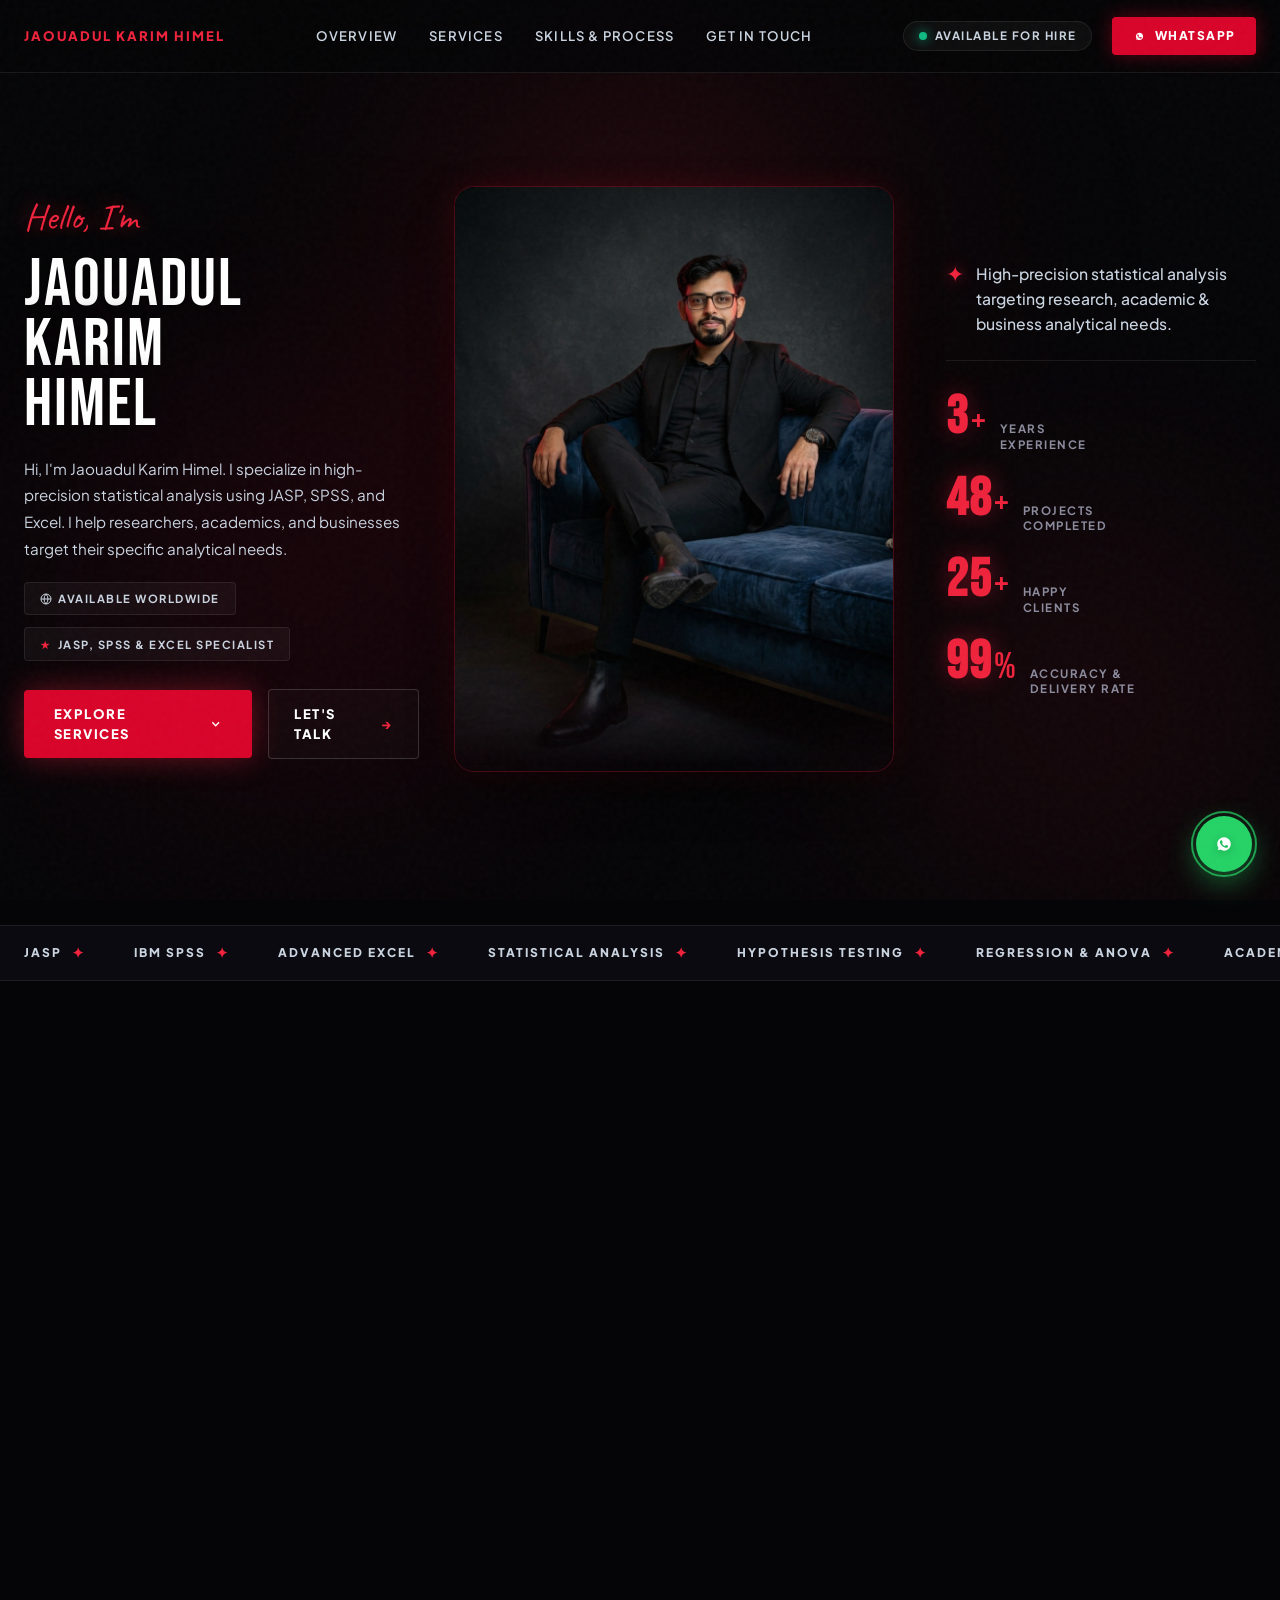
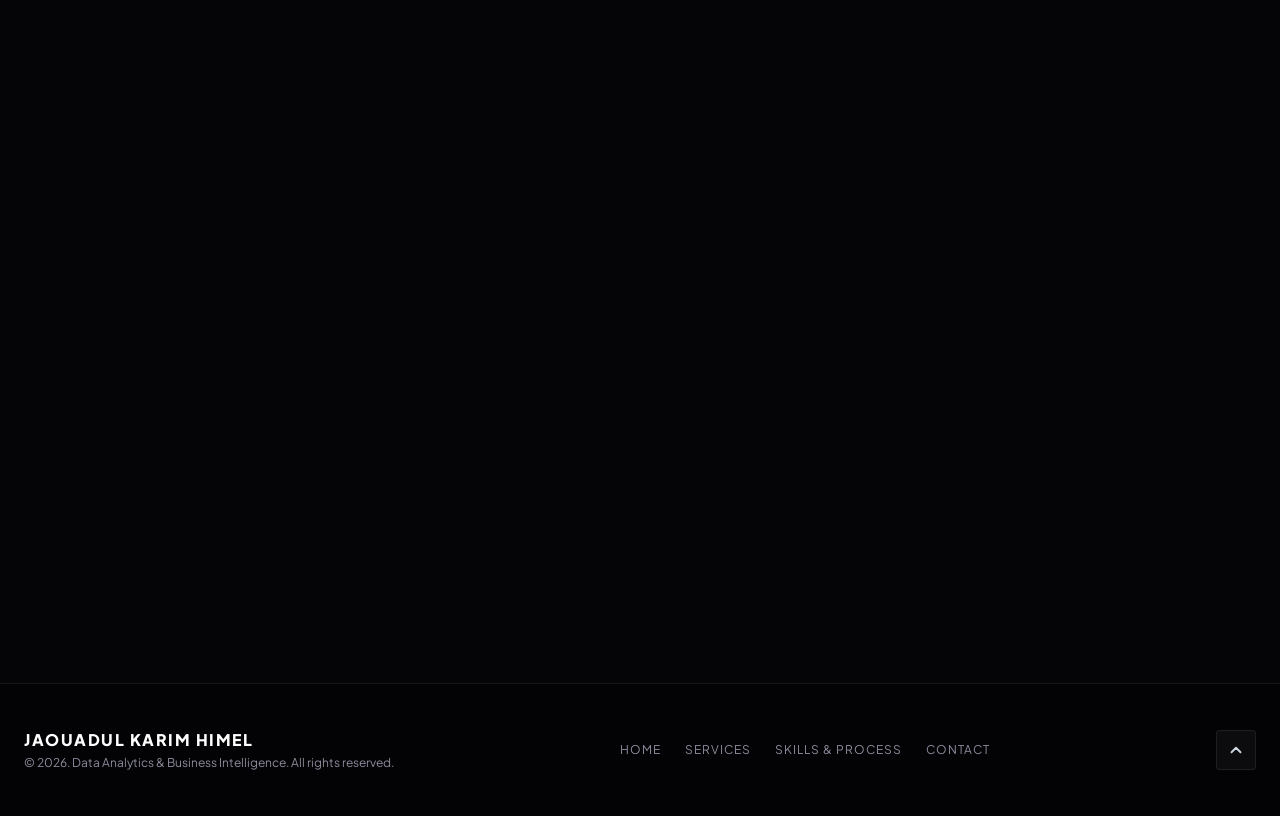
==== index.html @ fb45932c "Add files via upload" ====
﻿<!DOCTYPE html>
<html lang="en" class="scroll-smooth">
<head>
  <meta charset="UTF-8">
  <meta name="viewport" content="width=device-width, initial-scale=1.0">
  <meta http-equiv="X-UA-Compatible" content="ie=edge">
  
  <!-- Primary Meta Tags -->
  <title>Jaouadul Karim Himel | Data Analyst & Business Intelligence Specialist</title>
  <meta name="title" content="Jaouadul Karim Himel | Data Analyst & Business Intelligence Specialist">
  <meta name="description" content="Portfolio of Jaouadul Karim Himel, professional Data Analyst & BI Specialist. Expert in Power BI, SQL, Python, Tableau, predictive modeling, and executive dashboard design.">
  <meta name="keywords" content="Data Analyst, Business Intelligence, Power BI, SQL, Python, Tableau, Data Visualization, Jaouadul Karim Himel, Machine Learning">
  <meta name="author" content="Jaouadul Karim Himel">

  <!-- Open Graph / Facebook -->
  <meta property="og:type" content="website">
  <meta property="og:url" content="https://www.facebook.com/jaouadul.karim/">
  <meta property="og:title" content="Jaouadul Karim Himel | Data Analyst Portfolio">
  <meta property="og:description" content="Turning complex enterprise datasets into actionable business intelligence, predictive models, and high-impact executive dashboards.">
  <meta property="og:image" content="[data-uri]">

  <!-- Favicon -->
  <link rel="icon" type="image/svg+xml" href="data:image/svg+xml,%3Csvg xmlns='http://www.w3.org/2000/svg' viewBox='0 0 100 100'%3E%3Ccircle cx='50' cy='50' r='48' fill='%2309090c' stroke='%23ef233c' stroke-width='4'/%3E%3Ctext x='50' y='65' font-family='sans-serif' font-size='48' font-weight='900' fill='%23ef233c' text-anchor='middle'%3EH%3C/text%3E%3Ccircle cx='76' cy='32' r='6' fill='%23ef233c'/%3E%3C/svg%3E">

  <!-- Google Fonts Preconnect & Stylesheets -->
  <link rel="preconnect" href="https://fonts.googleapis.com">
  <link rel="preconnect" href="https://fonts.gstatic.com" crossorigin>
  <link href="https://fonts.googleapis.com/css2?family=Bebas+Neue&family=Caveat:wght@600;700&family=Plus+Jakarta+Sans:wght@300;400;500;600;700;800&display=swap" rel="stylesheet">

  <!-- Inlined Standalone Tailwind CSS Runtime Engine (Works 100% Offline) -->
  <script>
(()=>{var qv=Object.create;var Hi=Object.defineProperty;var $v=Object.getOwnPropertyDescriptor;var Lv=Object.getOwnPropertyNames;var Mv=Object.getPrototypeOf,Nv=Object.prototype.hasOwnProperty;var df=r=>Hi(r,"__esModule",{value:!0});var hf=r=>{if(typeof require!="undefined")return require(r);throw new Error('Dynamic require of "'+r+'" is not supported')};var P=(r,e)=>()=>(r&&(e=r(r=0)),e);var x=(r,e)=>()=>(e||r((e={exports:{}}).exports,e),e.exports),Ge=(r,e)=>{df(r);for(var t in e)Hi(r,t,{get:e[t],enumerable:!0})},Bv=(r,e,t)=>{if(e&&typeof e=="object"||typeof e=="function")for(let i of Lv(e))!Nv.call(r,i)&&i!=="default"&&Hi(r,i,{get:()=>e[i],enumerable:!(t=$v(e,i))||t.enumerable});return r},pe=r=>Bv(df(Hi(r!=null?qv(Mv(r)):{},"default",r&&r.__esModule&&"default"in r?{get:()=>r.default,enumerable:!0}:{value:r,enumerable:!0})),r);var m,u=P(()=>{m={platform:"",env:{},versions:{node:"14.17.6"}}});var Fv,be,ft=P(()=>{u();Fv=0,be={readFileSync:r=>self[r]||"",statSync:()=>({mtimeMs:Fv++}),promises:{readFile:r=>Promise.resolve(self[r]||"")}}});var Fs=x((oP,gf)=>{u();"use strict";var mf=class{constructor(e={}){if(!(e.maxSize&&e.maxSize>0))throw new TypeError("`maxSize` must be a number greater than 0");if(typeof e.maxAge=="number"&&e.maxAge===0)throw new TypeError("`maxAge` must be a number greater than 0");this.maxSize=e.maxSize,this.maxAge=e.maxAge||1/0,this.onEviction=e.onEviction,this.cache=new Map,this.oldCache=new Map,this._size=0}_emitEvictions(e){if(typeof this.onEviction=="function")for(let[t,i]of e)this.onEviction(t,i.value)}_deleteIfExpired(e,t){return typeof t.expiry=="number"&&t.expiry<=Date.now()?(typeof this.onEviction=="function"&&this.onEviction(e,t.value),this.delete(e)):!1}_getOrDeleteIfExpired(e,t){if(this._deleteIfExpired(e,t)===!1)return t.value}_getItemValue(e,t){return t.expiry?this._getOrDeleteIfExpired(e,t):t.value}_peek(e,t){let i=t.get(e);return this._getItemValue(e,i)}_set(e,t){this.cache.set(e,t),this._size++,this._size>=this.maxSize&&(this._size=0,this._emitEvictions(this.oldCache),this.oldCache=this.cache,this.cache=new Map)}_moveToRecent(e,t){this.oldCache.delete(e),this._set(e,t)}*_entriesAscending(){for(let e of this.oldCache){let[t,i]=e;this.cache.has(t)||this._deleteIfExpired(t,i)===!1&&(yield e)}for(let e of this.cache){let[t,i]=e;this._deleteIfExpired(t,i)===!1&&(yield e)}}get(e){if(this.cache.has(e)){let t=this.cache.get(e);return this._getItemValue(e,t)}if(this.oldCache.has(e)){let t=this.oldCache.get(e);if(this._deleteIfExpired(e,t)===!1)return this._moveToRecent(e,t),t.value}}set(e,t,{maxAge:i=this.maxAge===1/0?void 0:Date.now()+this.maxAge}={}){this.cache.has(e)?this.cache.set(e,{value:t,maxAge:i}):this._set(e,{value:t,expiry:i})}has(e){return this.cache.has(e)?!this._deleteIfExpired(e,this.cache.get(e)):this.oldCache.has(e)?!this._deleteIfExpired(e,this.oldCache.get(e)):!1}peek(e){if(this.cache.has(e))return this._peek(e,this.cache);if(this.oldCache.has(e))return this._peek(e,this.oldCache)}delete(e){let t=this.cache.delete(e);return t&&this._size--,this.oldCache.delete(e)||t}clear(){this.cache.clear(),this.oldCache.clear(),this._size=0}resize(e){if(!(e&&e>0))throw new TypeError("`maxSize` must be a number greater than 0");let t=[...this._entriesAscending()],i=t.length-e;i<0?(this.cache=new Map(t),this.oldCache=new Map,this._size=t.length):(i>0&&this._emitEvictions(t.slice(0,i)),this.oldCache=new Map(t.slice(i)),this.cache=new Map,this._size=0),this.maxSize=e}*keys(){for(let[e]of this)yield e}*values(){for(let[,e]of this)yield e}*[Symbol.iterator](){for(let e of this.cache){let[t,i]=e;this._deleteIfExpired(t,i)===!1&&(yield[t,i.value])}for(let e of this.oldCache){let[t,i]=e;this.cache.has(t)||this._deleteIfExpired(t,i)===!1&&(yield[t,i.value])}}*entriesDescending(){let e=[...this.cache];for(let t=e.length-1;t>=0;--t){let i=e[t],[n,s]=i;this._deleteIfExpired(n,s)===!1&&(yield[n,s.value])}e=[...this.oldCache];for(let t=e.length-1;t>=0;--t){let i=e[t],[n,s]=i;this.cache.has(n)||this._deleteIfExpired(n,s)===!1&&(yield[n,s.value])}}*entriesAscending(){for(let[e,t]of this._entriesAscending())yield[e,t.value]}get size(){if(!this._size)return this.oldCache.size;let e=0;for(let t of this.oldCache.keys())this.cache.has(t)||e++;return Math.min(this._size+e,this.maxSize)}};gf.exports=mf});var yf,bf=P(()=>{u();yf=r=>r&&r._hash});function Wi(r){return yf(r,{ignoreUnknown:!0})}var wf=P(()=>{u();bf()});function xt(r){if(r=`${r}`,r==="0")return"0";if(/^[+-]?(\d+|\d*\.\d+)(e[+-]?\d+)?(%|\w+)?$/.test(r))return r.replace(/^[+-]?/,t=>t==="-"?"":"-");let e=["var","calc","min","max","clamp"];for(let t of e)if(r.includes(`${t}(`))return`calc(${r} * -1)`}var Gi=P(()=>{u()});var vf,xf=P(()=>{u();vf=["preflight","container","accessibility","pointerEvents","visibility","position","inset","isolation","zIndex","order","gridColumn","gridColumnStart","gridColumnEnd","gridRow","gridRowStart","gridRowEnd","float","clear","margin","boxSizing","lineClamp","display","aspectRatio","size","height","maxHeight","minHeight","width","minWidth","maxWidth","flex","flexShrink","flexGrow","flexBasis","tableLayout","captionSide","borderCollapse","borderSpacing","transformOrigin","translate","rotate","skew","scale","transform","animation","cursor","touchAction","userSelect","resize","scrollSnapType","scrollSnapAlign","scrollSnapStop","scrollMargin","scrollPadding","listStylePosition","listStyleType","listStyleImage","appearance","columns","breakBefore","breakInside","breakAfter","gridAutoColumns","gridAutoFlow","gridAutoRows","gridTemplateColumns","gridTemplateRows","flexDirection","flexWrap","placeContent","placeItems","alignContent","alignItems","justifyContent","justifyItems","gap","space","divideWidth","divideStyle","divideColor","divideOpacity","placeSelf","alignSelf","justifySelf","overflow","overscrollBehavior","scrollBehavior","textOverflow","hyphens","whitespace","textWrap","wordBreak","borderRadius","borderWidth","borderStyle","borderColor","borderOpacity","backgroundColor","backgroundOpacity","backgroundImage","gradientColorStops","boxDecorationBreak","backgroundSize","backgroundAttachment","backgroundClip","backgroundPosition","backgroundRepeat","backgroundOrigin","fill","stroke","strokeWidth","objectFit","objectPosition","padding","textAlign","textIndent","verticalAlign","fontFamily","fontSize","fontWeight","textTransform","fontStyle","fontVariantNumeric","lineHeight","letterSpacing","textColor","textOpacity","textDecoration","textDecorationColor","textDecorationStyle","textDecorationThickness","textUnderlineOffset","fontSmoothing","placeholderColor","placeholderOpacity","caretColor","accentColor","opacity","backgroundBlendMode","mixBlendMode","boxShadow","boxShadowColor","outlineStyle","outlineWidth","outlineOffset","outlineColor","ringWidth","ringColor","ringOpacity","ringOffsetWidth","ringOffsetColor","blur","brightness","contrast","dropShadow","grayscale","hueRotate","invert","saturate","sepia","filter","backdropBlur","backdropBrightness","backdropContrast","backdropGrayscale","backdropHueRotate","backdropInvert","backdropOpacity","backdropSaturate","backdropSepia","backdropFilter","transitionProperty","transitionDelay","transitionDuration","transitionTimingFunction","willChange","contain","content","forcedColorAdjust"]});function kf(r,e){return r===void 0?e:Array.isArray(r)?r:[...new Set(e.filter(i=>r!==!1&&r[i]!==!1).concat(Object.keys(r).filter(i=>r[i]!==!1)))]}var Sf=P(()=>{u()});var Af={};Ge(Af,{default:()=>Qe});var Qe,Qi=P(()=>{u();Qe=new Proxy({},{get:()=>String})});function js(r,e,t){typeof m!="undefined"&&m.env.JEST_WORKER_ID||t&&Cf.has(t)||(t&&Cf.add(t),console.warn(""),e.forEach(i=>console.warn(r,"-",i)))}function zs(r){return Qe.dim(r)}var Cf,G,Be=P(()=>{u();Qi();Cf=new Set;G={info(r,e){js(Qe.bold(Qe.cyan("info")),...Array.isArray(r)?[r]:[e,r])},warn(r,e){["content-problems"].includes(r)||js(Qe.bold(Qe.yellow("warn")),...Array.isArray(r)?[r]:[e,r])},risk(r,e){js(Qe.bold(Qe.magenta("risk")),...Array.isArray(r)?[r]:[e,r])}}});var _f={};Ge(_f,{default:()=>Us});function qr({version:r,from:e,to:t}){G.warn(`${e}-color-renamed`,[`As of Tailwind CSS ${r}, \`${e}\` has been renamed to \`${t}\`.`,"Update your configuration file to silence this warning."])}var Us,Vs=P(()=>{u();Be();Us={inherit:"inherit",current:"currentColor",transparent:"transparent",black:"#000",white:"#fff",slate:{50:"#f8fafc",100:"#f1f5f9",200:"#e2e8f0",300:"#cbd5e1",400:"#94a3b8",500:"#64748b",600:"#475569",700:"#334155",800:"#1e293b",900:"#0f172a",950:"#020617"},gray:{50:"#f9fafb",100:"#f3f4f6",200:"#e5e7eb",300:"#d1d5db",400:"#9ca3af",500:"#6b7280",600:"#4b5563",700:"#374151",800:"#1f2937",900:"#111827",950:"#030712"},zinc:{50:"#fafafa",100:"#f4f4f5",200:"#e4e4e7",300:"#d4d4d8",400:"#a1a1aa",500:"#71717a",600:"#52525b",700:"#3f3f46",800:"#27272a",900:"#18181b",950:"#09090b"},neutral:{50:"#fafafa",100:"#f5f5f5",200:"#e5e5e5",300:"#d4d4d4",400:"#a3a3a3",500:"#737373",600:"#525252",700:"#404040",800:"#262626",900:"#171717",950:"#0a0a0a"},stone:{50:"#fafaf9",100:"#f5f5f4",200:"#e7e5e4",300:"#d6d3d1",400:"#a8a29e",500:"#78716c",600:"#57534e",700:"#44403c",800:"#292524",900:"#1c1917",950:"#0c0a09"},red:{50:"#fef2f2",100:"#fee2e2",200:"#fecaca",300:"#fca5a5",400:"#f87171",500:"#ef4444",600:"#dc2626",700:"#b91c1c",800:"#991b1b",900:"#7f1d1d",950:"#450a0a"},orange:{50:"#fff7ed",100:"#ffedd5",200:"#fed7aa",300:"#fdba74",400:"#fb923c",500:"#f97316",600:"#ea580c",700:"#c2410c",800:"#9a3412",900:"#7c2d12",950:"#431407"},amber:{50:"#fffbeb",100:"#fef3c7",200:"#fde68a",300:"#fcd34d",400:"#fbbf24",500:"#f59e0b",600:"#d97706",700:"#b45309",800:"#92400e",900:"#78350f",950:"#451a03"},yellow:{50:"#fefce8",100:"#fef9c3",200:"#fef08a",300:"#fde047",400:"#facc15",500:"#eab308",600:"#ca8a04",700:"#a16207",800:"#854d0e",900:"#713f12",950:"#422006"},lime:{50:"#f7fee7",100:"#ecfccb",200:"#d9f99d",300:"#bef264",400:"#a3e635",500:"#84cc16",600:"#65a30d",700:"#4d7c0f",800:"#3f6212",900:"#365314",950:"#1a2e05"},green:{50:"#f0fdf4",100:"#dcfce7",200:"#bbf7d0",300:"#86efac",400:"#4ade80",500:"#22c55e",600:"#16a34a",700:"#15803d",800:"#166534",900:"#14532d",950:"#052e16"},emerald:{50:"#ecfdf5",100:"#d1fae5",200:"#a7f3d0",300:"#6ee7b7",400:"#34d399",500:"#10b981",600:"#059669",700:"#047857",800:"#065f46",900:"#064e3b",950:"#022c22"},teal:{50:"#f0fdfa",100:"#ccfbf1",200:"#99f6e4",300:"#5eead4",400:"#2dd4bf",500:"#14b8a6",600:"#0d9488",700:"#0f766e",800:"#115e59",900:"#134e4a",950:"#042f2e"},cyan:{50:"#ecfeff",100:"#cffafe",200:"#a5f3fc",300:"#67e8f9",400:"#22d3ee",500:"#06b6d4",600:"#0891b2",700:"#0e7490",800:"#155e75",900:"#164e63",950:"#083344"},sky:{50:"#f0f9ff",100:"#e0f2fe",200:"#bae6fd",300:"#7dd3fc",400:"#38bdf8",500:"#0ea5e9",600:"#0284c7",700:"#0369a1",800:"#075985",900:"#0c4a6e",950:"#082f49"},blue:{50:"#eff6ff",100:"#dbeafe",200:"#bfdbfe",300:"#93c5fd",400:"#60a5fa",500:"#3b82f6",600:"#2563eb",700:"#1d4ed8",800:"#1e40af",900:"#1e3a8a",950:"#172554"},indigo:{50:"#eef2ff",100:"#e0e7ff",200:"#c7d2fe",300:"#a5b4fc",400:"#818cf8",500:"#6366f1",600:"#4f46e5",700:"#4338ca",800:"#3730a3",900:"#312e81",950:"#1e1b4b"},violet:{50:"#f5f3ff",100:"#ede9fe",200:"#ddd6fe",300:"#c4b5fd",400:"#a78bfa",500:"#8b5cf6",600:"#7c3aed",700:"#6d28d9",800:"#5b21b6",900:"#4c1d95",950:"#2e1065"},purple:{50:"#faf5ff",100:"#f3e8ff",200:"#e9d5ff",300:"#d8b4fe",400:"#c084fc",500:"#a855f7",600:"#9333ea",700:"#7e22ce",800:"#6b21a8",900:"#581c87",950:"#3b0764"},fuchsia:{50:"#fdf4ff",100:"#fae8ff",200:"#f5d0fe",300:"#f0abfc",400:"#e879f9",500:"#d946ef",600:"#c026d3",700:"#a21caf",800:"#86198f",900:"#701a75",950:"#4a044e"},pink:{50:"#fdf2f8",100:"#fce7f3",200:"#fbcfe8",300:"#f9a8d4",400:"#f472b6",500:"#ec4899",600:"#db2777",700:"#be185d",800:"#9d174d",900:"#831843",950:"#500724"},rose:{50:"#fff1f2",100:"#ffe4e6",200:"#fecdd3",300:"#fda4af",400:"#fb7185",500:"#f43f5e",600:"#e11d48",700:"#be123c",800:"#9f1239",900:"#881337",950:"#4c0519"},get lightBlue(){return qr({version:"v2.2",from:"lightBlue",to:"sky"}),this.sky},get warmGray(){return qr({version:"v3.0",from:"warmGray",to:"stone"}),this.stone},get trueGray(){return qr({version:"v3.0",from:"trueGray",to:"neutral"}),this.neutral},get coolGray(){return qr({version:"v3.0",from:"coolGray",to:"gray"}),this.gray},get blueGray(){return qr({version:"v3.0",from:"blueGray",to:"slate"}),this.slate}}});function Hs(r,...e){for(let t of e){for(let i in t)r?.hasOwnProperty?.(i)||(r[i]=t[i]);for(let i of Object.getOwnPropertySymbols(t))r?.hasOwnProperty?.(i)||(r[i]=t[i])}return r}var Ef=P(()=>{u()});function kt(r){if(Array.isArray(r))return r;let e=r.split("[").length-1,t=r.split("]").length-1;if(e!==t)throw new Error(`Path is invalid. Has unbalanced brackets: ${r}`);return r.split(/\.(?![^\[]*\])|[\[\]]/g).filter(Boolean)}var Yi=P(()=>{u()});function we(r,e){return Ki.future.includes(e)?r.future==="all"||(r?.future?.[e]??Of[e]??!1):Ki.experimental.includes(e)?r.experimental==="all"||(r?.experimental?.[e]??Of[e]??!1):!1}function Tf(r){return r.experimental==="all"?Ki.experimental:Object.keys(r?.experimental??{}).filter(e=>Ki.experimental.includes(e)&&r.experimental[e])}function Rf(r){if(m.env.JEST_WORKER_ID===void 0&&Tf(r).length>0){let e=Tf(r).map(t=>Qe.yellow(t)).join(", ");G.warn("experimental-flags-enabled",[`You have enabled experimental features: ${e}`,"Experimental features in Tailwind CSS are not covered by semver, may introduce breaking changes, and can change at any time."])}}var Of,Ki,ct=P(()=>{u();Qi();Be();Of={optimizeUniversalDefaults:!1,generalizedModifiers:!0,disableColorOpacityUtilitiesByDefault:!1,relativeContentPathsByDefault:!1},Ki={future:["hoverOnlyWhenSupported","respectDefaultRingColorOpacity","disableColorOpacityUtilitiesByDefault","relativeContentPathsByDefault"],experimental:["optimizeUniversalDefaults","generalizedModifiers"]}});function Pf(r){(()=>{if(r.purge||!r.content||!Array.isArray(r.content)&&!(typeof r.content=="object"&&r.content!==null))return!1;if(Array.isArray(r.content))return r.content.every(t=>typeof t=="string"?!0:!(typeof t?.raw!="string"||t?.extension&&typeof t?.extension!="string"));if(typeof r.content=="object"&&r.content!==null){if(Object.keys(r.content).some(t=>!["files","relative","extract","transform"].includes(t)))return!1;if(Array.isArray(r.content.files)){if(!r.content.files.every(t=>typeof t=="string"?!0:!(typeof t?.raw!="string"||t?.extension&&typeof t?.extension!="string")))return!1;if(typeof r.content.extract=="object"){for(let t of Object.values(r.content.extract))if(typeof t!="function")return!1}else if(!(r.content.extract===void 0||typeof r.content.extract=="function"))return!1;if(typeof r.content.transform=="object"){for(let t of Object.values(r.content.transform))if(typeof t!="function")return!1}else if(!(r.content.transform===void 0||typeof r.content.transform=="function"))return!1;if(typeof r.content.relative!="boolean"&&typeof r.content.relative!="undefined")return!1}return!0}return!1})()||G.warn("purge-deprecation",["The `purge`/`content` options have changed in Tailwind CSS v3.0.","Update your configuration file to eliminate this warning.","https://tailwindcss.com/docs/upgrade-guide#configure-content-sources"]),r.safelist=(()=>{let{content:t,purge:i,safelist:n}=r;return Array.isArray(n)?n:Array.isArray(t?.safelist)?t.safelist:Array.isArray(i?.safelist)?i.safelist:Array.isArray(i?.options?.safelist)?i.options.safelist:[]})(),r.blocklist=(()=>{let{blocklist:t}=r;if(Array.isArray(t)){if(t.every(i=>typeof i=="string"))return t;G.warn("blocklist-invalid",["The `blocklist` option must be an array of strings.","https://tailwindcss.com/docs/content-configuration#discarding-classes"])}return[]})(),typeof r.prefix=="function"?(G.warn("prefix-function",["As of Tailwind CSS v3.0, `prefix` cannot be a function.","Update `prefix` in your configuration to be a string to eliminate this warning.","https://tailwindcss.com/docs/upgrade-guide#prefix-cannot-be-a-function"]),r.prefix=""):r.prefix=r.prefix??"",r.content={relative:(()=>{let{content:t}=r;return t?.relative?t.relative:we(r,"relativeContentPathsByDefault")})(),files:(()=>{let{content:t,purge:i}=r;return Array.isArray(i)?i:Array.isArray(i?.content)?i.content:Array.isArray(t)?t:Array.isArray(t?.content)?t.content:Array.isArray(t?.files)?t.files:[]})(),extract:(()=>{let t=(()=>r.purge?.extract?r.purge.extract:r.content?.extract?r.content.extract:r.purge?.extract?.DEFAULT?r.purge.extract.DEFAULT:r.content?.extract?.DEFAULT?r.content.extract.DEFAULT:r.purge?.options?.extractors?r.purge.options.extractors:r.content?.options?.extractors?r.content.options.extractors:{})(),i={},n=(()=>{if(r.purge?.options?.defaultExtractor)return r.purge.options.defaultExtractor;if(r.content?.options?.defaultExtractor)return r.content.options.defaultExtractor})();if(n!==void 0&&(i.DEFAULT=n),typeof t=="function")i.DEFAULT=t;else if(Array.isArray(t))for(let{extensions:s,extractor:a}of t??[])for(let o of s)i[o]=a;else typeof t=="object"&&t!==null&&Object.assign(i,t);return i})(),transform:(()=>{let t=(()=>r.purge?.transform?r.purge.transform:r.content?.transform?r.content.transform:r.purge?.transform?.DEFAULT?r.purge.transform.DEFAULT:r.content?.transform?.DEFAULT?r.content.transform.DEFAULT:{})(),i={};return typeof t=="function"?i.DEFAULT=t:typeof t=="object"&&t!==null&&Object.assign(i,t),i})()};for(let t of r.content.files)if(typeof t=="string"&&/{([^,]*?)}/g.test(t)){G.warn("invalid-glob-braces",[`The glob pattern ${zs(t)} in your Tailwind CSS configuration is invalid.`,`Update it to ${zs(t.replace(/{([^,]*?)}/g,"$1"))} to silence this warning.`]);break}return r}var If=P(()=>{u();ct();Be()});function ke(r){if(Object.prototype.toString.call(r)!=="[object Object]")return!1;let e=Object.getPrototypeOf(r);return e===null||Object.getPrototypeOf(e)===null}var Kt=P(()=>{u()});function St(r){return Array.isArray(r)?r.map(e=>St(e)):typeof r=="object"&&r!==null?Object.fromEntries(Object.entries(r).map(([e,t])=>[e,St(t)])):r}var Xi=P(()=>{u()});function jt(r){return r.replace(/\\,/g,"\\2c ")}var Zi=P(()=>{u()});var Ws,Df=P(()=>{u();Ws={aliceblue:[240,248,255],antiquewhite:[250,235,215],aqua:[0,255,255],aquamarine:[127,255,212],azure:[240,255,255],beige:[245,245,220],bisque:[255,228,196],black:[0,0,0],blanchedalmond:[255,235,205],blue:[0,0,255],blueviolet:[138,43,226],brown:[165,42,42],burlywood:[222,184,135],cadetblue:[95,158,160],chartreuse:[127,255,0],chocolate:[210,105,30],coral:[255,127,80],cornflowerblue:[100,149,237],cornsilk:[255,248,220],crimson:[220,20,60],cyan:[0,255,255],darkblue:[0,0,139],darkcyan:[0,139,139],darkgoldenrod:[184,134,11],darkgray:[169,169,169],darkgreen:[0,100,0],darkgrey:[169,169,169],darkkhaki:[189,183,107],darkmagenta:[139,0,139],darkolivegreen:[85,107,47],darkorange:[255,140,0],darkorchid:[153,50,204],darkred:[139,0,0],darksalmon:[233,150,122],darkseagreen:[143,188,143],darkslateblue:[72,61,139],darkslategray:[47,79,79],darkslategrey:[47,79,79],darkturquoise:[0,206,209],darkviolet:[148,0,211],deeppink:[255,20,147],deepskyblue:[0,191,255],dimgray:[105,105,105],dimgrey:[105,105,105],dodgerblue:[30,144,255],firebrick:[178,34,34],floralwhite:[255,250,240],forestgreen:[34,139,34],fuchsia:[255,0,255],gainsboro:[220,220,220],ghostwhite:[248,248,255],gold:[255,215,0],goldenrod:[218,165,32],gray:[128,128,128],green:[0,128,0],greenyellow:[173,255,47],grey:[128,128,128],honeydew:[240,255,240],hotpink:[255,105,180],indianred:[205,92,92],indigo:[75,0,130],ivory:[255,255,240],khaki:[240,230,140],lavender:[230,230,250],lavenderblush:[255,240,245],lawngreen:[124,252,0],lemonchiffon:[255,250,205],lightblue:[173,216,230],lightcoral:[240,128,128],lightcyan:[224,255,255],lightgoldenrodyellow:[250,250,210],lightgray:[211,211,211],lightgreen:[144,238,144],lightgrey:[211,211,211],lightpink:[255,182,193],lightsalmon:[255,160,122],lightseagreen:[32,178,170],lightskyblue:[135,206,250],lightslategray:[119,136,153],lightslategrey:[119,136,153],lightsteelblue:[176,196,222],lightyellow:[255,255,224],lime:[0,255,0],limegreen:[50,205,50],linen:[250,240,230],magenta:[255,0,255],maroon:[128,0,0],mediumaquamarine:[102,205,170],mediumblue:[0,0,205],mediumorchid:[186,85,211],mediumpurple:[147,112,219],mediumseagreen:[60,179,113],mediumslateblue:[123,104,238],mediumspringgreen:[0,250,154],mediumturquoise:[72,209,204],mediumvioletred:[199,21,133],midnightblue:[25,25,112],mintcream:[245,255,250],mistyrose:[255,228,225],moccasin:[255,228,181],navajowhite:[255,222,173],navy:[0,0,128],oldlace:[253,245,230],olive:[128,128,0],olivedrab:[107,142,35],orange:[255,165,0],orangered:[255,69,0],orchid:[218,112,214],palegoldenrod:[238,232,170],palegreen:[152,251,152],paleturquoise:[175,238,238],palevioletred:[219,112,147],papayawhip:[255,239,213],peachpuff:[255,218,185],peru:[205,133,63],pink:[255,192,203],plum:[221,160,221],powderblue:[176,224,230],purple:[128,0,128],rebeccapurple:[102,51,153],red:[255,0,0],rosybrown:[188,143,143],royalblue:[65,105,225],saddlebrown:[139,69,19],salmon:[250,128,114],sandybrown:[244,164,96],seagreen:[46,139,87],seashell:[255,245,238],sienna:[160,82,45],silver:[192,192,192],skyblue:[135,206,235],slateblue:[106,90,205],slategray:[112,128,144],slategrey:[112,128,144],snow:[255,250,250],springgreen:[0,255,127],steelblue:[70,130,180],tan:[210,180,140],teal:[0,128,128],thistle:[216,191,216],tomato:[255,99,71],turquoise:[64,224,208],violet:[238,130,238],wheat:[245,222,179],white:[255,255,255],whitesmoke:[245,245,245],yellow:[255,255,0],yellowgreen:[154,205,50]}});function $r(r,{loose:e=!1}={}){if(typeof r!="string")return null;if(r=r.trim(),r==="transparent")return{mode:"rgb",color:["0","0","0"],alpha:"0"};if(r in Ws)return{mode:"rgb",color:Ws[r].map(s=>s.toString())};let t=r.replace(zv,(s,a,o,l,c)=>["#",a,a,o,o,l,l,c?c+c:""].join("")).match(jv);if(t!==null)return{mode:"rgb",color:[parseInt(t[1],16),parseInt(t[2],16),parseInt(t[3],16)].map(s=>s.toString()),alpha:t[4]?(parseInt(t[4],16)/255).toString():void 0};let i=r.match(Uv)??r.match(Vv);if(i===null)return null;let n=[i[2],i[3],i[4]].filter(Boolean).map(s=>s.toString());return n.length===2&&n[0].startsWith("var(")?{mode:i[1],color:[n[0]],alpha:n[1]}:!e&&n.length!==3||n.length<3&&!n.some(s=>/^var\(.*?\)$/.test(s))?null:{mode:i[1],color:n,alpha:i[5]?.toString?.()}}function Gs({mode:r,color:e,alpha:t}){let i=t!==void 0;return r==="rgba"||r==="hsla"?`${r}(${e.join(", ")}${i?`, ${t}`:""})`:`${r}(${e.join(" ")}${i?` / ${t}`:""})`}var jv,zv,At,Ji,qf,Ct,Uv,Vv,Qs=P(()=>{u();Df();jv=/^#([a-f\d]{2})([a-f\d]{2})([a-f\d]{2})([a-f\d]{2})?$/i,zv=/^#([a-f\d])([a-f\d])([a-f\d])([a-f\d])?$/i,At=/(?:\d+|\d*\.\d+)%?/,Ji=/(?:\s*,\s*|\s+)/,qf=/\s*[,/]\s*/,Ct=/var\(--(?:[^ )]*?)(?:,(?:[^ )]*?|var\(--[^ )]*?\)))?\)/,Uv=new RegExp(`^(rgba?)\\(\\s*(${At.source}|${Ct.source})(?:${Ji.source}(${At.source}|${Ct.source}))?(?:${Ji.source}(${At.source}|${Ct.source}))?(?:${qf.source}(${At.source}|${Ct.source}))?\\s*\\)$`),Vv=new RegExp(`^(hsla?)\\(\\s*((?:${At.source})(?:deg|rad|grad|turn)?|${Ct.source})(?:${Ji.source}(${At.source}|${Ct.source}))?(?:${Ji.source}(${At.source}|${Ct.source}))?(?:${qf.source}(${At.source}|${Ct.source}))?\\s*\\)$`)});function Je(r,e,t){if(typeof r=="function")return r({opacityValue:e});let i=$r(r,{loose:!0});return i===null?t:Gs({...i,alpha:e})}function Ae({color:r,property:e,variable:t}){let i=[].concat(e);if(typeof r=="function")return{[t]:"1",...Object.fromEntries(i.map(s=>[s,r({opacityVariable:t,opacityValue:`var(${t}, 1)`})]))};let n=$r(r);return n===null?Object.fromEntries(i.map(s=>[s,r])):n.alpha!==void 0?Object.fromEntries(i.map(s=>[s,r])):{[t]:"1",...Object.fromEntries(i.map(s=>[s,Gs({...n,alpha:`var(${t}, 1)`})]))}}var Lr=P(()=>{u();Qs()});function ve(r,e){let t=[],i=[],n=0,s=!1;for(let a=0;a<r.length;a++){let o=r[a];t.length===0&&o===e[0]&&!s&&(e.length===1||r.slice(a,a+e.length)===e)&&(i.push(r.slice(n,a)),n=a+e.length),s=s?!1:o==="\\",o==="("||o==="["||o==="{"?t.push(o):(o===")"&&t[t.length-1]==="("||o==="]"&&t[t.length-1]==="["||o==="}"&&t[t.length-1]==="{")&&t.pop()}return i.push(r.slice(n)),i}var zt=P(()=>{u()});function en(r){return ve(r,",").map(t=>{let i=t.trim(),n={raw:i},s=i.split(Wv),a=new Set;for(let o of s)$f.lastIndex=0,!a.has("KEYWORD")&&Hv.has(o)?(n.keyword=o,a.add("KEYWORD")):$f.test(o)?a.has("X")?a.has("Y")?a.has("BLUR")?a.has("SPREAD")||(n.spread=o,a.add("SPREAD")):(n.blur=o,a.add("BLUR")):(n.y=o,a.add("Y")):(n.x=o,a.add("X")):n.color?(n.unknown||(n.unknown=[]),n.unknown.push(o)):n.color=o;return n.valid=n.x!==void 0&&n.y!==void 0,n})}function Lf(r){return r.map(e=>e.valid?[e.keyword,e.x,e.y,e.blur,e.spread,e.color].filter(Boolean).join(" "):e.raw).join(", ")}var Hv,Wv,$f,Ys=P(()=>{u();zt();Hv=new Set(["inset","inherit","initial","revert","unset"]),Wv=/\ +(?![^(]*\))/g,$f=/^-?(\d+|\.\d+)(.*?)$/g});function Ks(r){return Gv.some(e=>new RegExp(`^${e}\\(.*\\)`).test(r))}function K(r,e=null,t=!0){let i=e&&Qv.has(e.property);return r.startsWith("--")&&!i?`var(${r})`:r.includes("url(")?r.split(/(url\(.*?\))/g).filter(Boolean).map(n=>/^url\(.*?\)$/.test(n)?n:K(n,e,!1)).join(""):(r=r.replace(/([^\\])_+/g,(n,s)=>s+" ".repeat(n.length-1)).replace(/^_/g," ").replace(/\\_/g,"_"),t&&(r=r.trim()),r=Yv(r),r)}function Ye(r){return r.includes("=")&&(r=r.replace(/(=.*)/g,(e,t)=>{if(t[1]==="'"||t[1]==='"')return t;if(t.length>2){let i=t[t.length-1];if(t[t.length-2]===" "&&(i==="i"||i==="I"||i==="s"||i==="S"))return`="${t.slice(1,-2)}" ${t[t.length-1]}`}return`="${t.slice(1)}"`})),r}function Yv(r){let e=["theme"],t=["min-content","max-content","fit-content","safe-area-inset-top","safe-area-inset-right","safe-area-inset-bottom","safe-area-inset-left","titlebar-area-x","titlebar-area-y","titlebar-area-width","titlebar-area-height","keyboard-inset-top","keyboard-inset-right","keyboard-inset-bottom","keyboard-inset-left","keyboard-inset-width","keyboard-inset-height","radial-gradient","linear-gradient","conic-gradient","repeating-radial-gradient","repeating-linear-gradient","repeating-conic-gradient","anchor-size"];return r.replace(/(calc|min|max|clamp)\(.+\)/g,i=>{let n="";function s(){let a=n.trimEnd();return a[a.length-1]}for(let a=0;a<i.length;a++){let o=function(f){return f.split("").every((d,p)=>i[a+p]===d)},l=function(f){let d=1/0;for(let h of f){let b=i.indexOf(h,a);b!==-1&&b<d&&(d=b)}let p=i.slice(a,d);return a+=p.length-1,p},c=i[a];if(o("var"))n+=l([")",","]);else if(t.some(f=>o(f))){let f=t.find(d=>o(d));n+=f,a+=f.length-1}else e.some(f=>o(f))?n+=l([")"]):o("[")?n+=l(["]"]):["+","-","*","/"].includes(c)&&!["(","+","-","*","/",","].includes(s())?n+=` ${c} `:n+=c}return n.replace(/\s+/g," ")})}function Xs(r){return r.startsWith("url(")}function Zs(r){return!isNaN(Number(r))||Ks(r)}function Mr(r){return r.endsWith("%")&&Zs(r.slice(0,-1))||Ks(r)}function Nr(r){return r==="0"||new RegExp(`^[+-]?[0-9]*.?[0-9]+(?:[eE][+-]?[0-9]+)?${Xv}$`).test(r)||Ks(r)}function Mf(r){return Zv.has(r)}function Nf(r){let e=en(K(r));for(let t of e)if(!t.valid)return!1;return!0}function Bf(r){let e=0;return ve(r,"_").every(i=>(i=K(i),i.startsWith("var(")?!0:$r(i,{loose:!0})!==null?(e++,!0):!1))?e>0:!1}function Ff(r){let e=0;return ve(r,",").every(i=>(i=K(i),i.startsWith("var(")?!0:Xs(i)||ex(i)||["element(","image(","cross-fade(","image-set("].some(n=>i.startsWith(n))?(e++,!0):!1))?e>0:!1}function ex(r){r=K(r);for(let e of Jv)if(r.startsWith(`${e}(`))return!0;return!1}function jf(r){let e=0;return ve(r,"_").every(i=>(i=K(i),i.startsWith("var(")?!0:tx.has(i)||Nr(i)||Mr(i)?(e++,!0):!1))?e>0:!1}function zf(r){let e=0;return ve(r,",").every(i=>(i=K(i),i.startsWith("var(")?!0:i.includes(" ")&&!/(['"])([^"']+)\1/g.test(i)||/^\d/g.test(i)?!1:(e++,!0)))?e>0:!1}function Uf(r){return rx.has(r)}function Vf(r){return ix.has(r)}function Hf(r){return nx.has(r)}var Gv,Qv,Kv,Xv,Zv,Jv,tx,rx,ix,nx,Br=P(()=>{u();Qs();Ys();zt();Gv=["min","max","clamp","calc"];Qv=new Set(["scroll-timeline-name","timeline-scope","view-timeline-name","font-palette","anchor-name","anchor-scope","position-anchor","position-try-options","scroll-timeline","animation-timeline","view-timeline","position-try"]);Kv=["cm","mm","Q","in","pc","pt","px","em","ex","ch","rem","lh","rlh","vw","vh","vmin","vmax","vb","vi","svw","svh","lvw","lvh","dvw","dvh","cqw","cqh","cqi","cqb","cqmin","cqmax"],Xv=`(?:${Kv.join("|")})`;Zv=new Set(["thin","medium","thick"]);Jv=new Set(["conic-gradient","linear-gradient","radial-gradient","repeating-conic-gradient","repeating-linear-gradient","repeating-radial-gradient"]);tx=new Set(["center","top","right","bottom","left"]);rx=new Set(["serif","sans-serif","monospace","cursive","fantasy","system-ui","ui-serif","ui-sans-serif","ui-monospace","ui-rounded","math","emoji","fangsong"]);ix=new Set(["xx-small","x-small","small","medium","large","x-large","xx-large","xxx-large"]);nx=new Set(["larger","smaller"])});function Wf(r){let e=["cover","contain"];return ve(r,",").every(t=>{let i=ve(t,"_").filter(Boolean);return i.length===1&&e.includes(i[0])?!0:i.length!==1&&i.length!==2?!1:i.every(n=>Nr(n)||Mr(n)||n==="auto")})}var Gf=P(()=>{u();Br();zt()});function Qf(r,e){r.walkClasses(t=>{t.value=e(t.value),t.raws&&t.raws.value&&(t.raws.value=jt(t.raws.value))})}function Yf(r,e){if(!_t(r))return;let t=r.slice(1,-1);if(!!e(t))return K(t)}function sx(r,e={},t){let i=e[r];if(i!==void 0)return xt(i);if(_t(r)){let n=Yf(r,t);return n===void 0?void 0:xt(n)}}function tn(r,e={},{validate:t=()=>!0}={}){let i=e.values?.[r];return i!==void 0?i:e.supportsNegativeValues&&r.startsWith("-")?sx(r.slice(1),e.values,t):Yf(r,t)}function _t(r){return r.startsWith("[")&&r.endsWith("]")}function Kf(r){let e=r.lastIndexOf("/"),t=r.lastIndexOf("[",e),i=r.indexOf("]",e);return r[e-1]==="]"||r[e+1]==="["||t!==-1&&i!==-1&&t<e&&e<i&&(e=r.lastIndexOf("/",t)),e===-1||e===r.length-1?[r,void 0]:_t(r)&&!r.includes("]/[")?[r,void 0]:[r.slice(0,e),r.slice(e+1)]}function Xt(r){if(typeof r=="string"&&r.includes("<alpha-value>")){let e=r;return({opacityValue:t=1})=>e.replace(/<alpha-value>/g,t)}return r}function Xf(r){return K(r.slice(1,-1))}function ax(r,e={},{tailwindConfig:t={}}={}){if(e.values?.[r]!==void 0)return Xt(e.values?.[r]);let[i,n]=Kf(r);if(n!==void 0){let s=e.values?.[i]??(_t(i)?i.slice(1,-1):void 0);return s===void 0?void 0:(s=Xt(s),_t(n)?Je(s,Xf(n)):t.theme?.opacity?.[n]===void 0?void 0:Je(s,t.theme.opacity[n]))}return tn(r,e,{validate:Bf})}function ox(r,e={}){return e.values?.[r]}function qe(r){return(e,t)=>tn(e,t,{validate:r})}function lx(r,e){let t=r.indexOf(e);return t===-1?[void 0,r]:[r.slice(0,t),r.slice(t+1)]}function ea(r,e,t,i){if(t.values&&e in t.values)for(let{type:s}of r??[]){let a=Js[s](e,t,{tailwindConfig:i});if(a!==void 0)return[a,s,null]}if(_t(e)){let s=e.slice(1,-1),[a,o]=lx(s,":");if(!/^[\w-_]+$/g.test(a))o=s;else if(a!==void 0&&!Zf.includes(a))return[];if(o.length>0&&Zf.includes(a))return[tn(`[${o}]`,t),a,null]}let n=ta(r,e,t,i);for(let s of n)return s;return[]}function*ta(r,e,t,i){let n=we(i,"generalizedModifiers"),[s,a]=Kf(e);if(n&&t.modifiers!=null&&(t.modifiers==="any"||typeof t.modifiers=="object"&&(a&&_t(a)||a in t.modifiers))||(s=e,a=void 0),a!==void 0&&s===""&&(s="DEFAULT"),a!==void 0&&typeof t.modifiers=="object"){let l=t.modifiers?.[a]??null;l!==null?a=l:_t(a)&&(a=Xf(a))}for(let{type:l}of r??[]){let c=Js[l](s,t,{tailwindConfig:i});c!==void 0&&(yield[c,l,a??null])}}var Js,Zf,Fr=P(()=>{u();Zi();Lr();Br();Gi();Gf();ct();Js={any:tn,color:ax,url:qe(Xs),image:qe(Ff),length:qe(Nr),percentage:qe(Mr),position:qe(jf),lookup:ox,"generic-name":qe(Uf),"family-name":qe(zf),number:qe(Zs),"line-width":qe(Mf),"absolute-size":qe(Vf),"relative-size":qe(Hf),shadow:qe(Nf),size:qe(Wf)},Zf=Object.keys(Js)});function X(r){return typeof r=="function"?r({}):r}var ra=P(()=>{u()});function Zt(r){return typeof r=="function"}function jr(r,...e){let t=e.pop();for(let i of e)for(let n in i){let s=t(r[n],i[n]);s===void 0?ke(r[n])&&ke(i[n])?r[n]=jr({},r[n],i[n],t):r[n]=i[n]:r[n]=s}return r}function ux(r,...e){return Zt(r)?r(...e):r}function fx(r){return r.reduce((e,{extend:t})=>jr(e,t,(i,n)=>i===void 0?[n]:Array.isArray(i)?[n,...i]:[n,i]),{})}function cx(r){return{...r.reduce((e,t)=>Hs(e,t),{}),extend:fx(r)}}function Jf(r,e){if(Array.isArray(r)&&ke(r[0]))return r.concat(e);if(Array.isArray(e)&&ke(e[0])&&ke(r))return[r,...e];if(Array.isArray(e))return e}function px({extend:r,...e}){return jr(e,r,(t,i)=>!Zt(t)&&!i.some(Zt)?jr({},t,...i,Jf):(n,s)=>jr({},...[t,...i].map(a=>ux(a,n,s)),Jf))}function*dx(r){let e=kt(r);if(e.length===0||(yield e,Array.isArray(r)))return;let t=/^(.*?)\s*\/\s*([^/]+)$/,i=r.match(t);if(i!==null){let[,n,s]=i,a=kt(n);a.alpha=s,yield a}}function hx(r){let e=(t,i)=>{for(let n of dx(t)){let s=0,a=r;for(;a!=null&&s<n.length;)a=a[n[s++]],a=Zt(a)&&(n.alpha===void 0||s<=n.length-1)?a(e,ia):a;if(a!==void 0){if(n.alpha!==void 0){let o=Xt(a);return Je(o,n.alpha,X(o))}return ke(a)?St(a):a}}return i};return Object.assign(e,{theme:e,...ia}),Object.keys(r).reduce((t,i)=>(t[i]=Zt(r[i])?r[i](e,ia):r[i],t),{})}function ec(r){let e=[];return r.forEach(t=>{e=[...e,t];let i=t?.plugins??[];i.length!==0&&i.forEach(n=>{n.__isOptionsFunction&&(n=n()),e=[...e,...ec([n?.config??{}])]})}),e}function mx(r){return[...r].reduceRight((t,i)=>Zt(i)?i({corePlugins:t}):kf(i,t),vf)}function gx(r){return[...r].reduceRight((t,i)=>[...t,...i],[])}function na(r){let e=[...ec(r),{prefix:"",important:!1,separator:":"}];return Pf(Hs({theme:hx(px(cx(e.map(t=>t?.theme??{})))),corePlugins:mx(e.map(t=>t.corePlugins)),plugins:gx(r.map(t=>t?.plugins??[]))},...e))}var ia,tc=P(()=>{u();Gi();xf();Sf();Vs();Ef();Yi();If();Kt();Xi();Fr();Lr();ra();ia={colors:Us,negative(r){return Object.keys(r).filter(e=>r[e]!=="0").reduce((e,t)=>{let i=xt(r[t]);return i!==void 0&&(e[`-${t}`]=i),e},{})},breakpoints(r){return Object.keys(r).filter(e=>typeof r[e]=="string").reduce((e,t)=>({...e,[`screen-${t}`]:r[t]}),{})}}});var rn=x((f3,rc)=>{u();rc.exports={content:[],presets:[],darkMode:"media",theme:{accentColor:({theme:r})=>({...r("colors"),auto:"auto"}),animation:{none:"none",spin:"spin 1s linear infinite",ping:"ping 1s cubic-bezier(0, 0, 0.2, 1) infinite",pulse:"pulse 2s cubic-bezier(0.4, 0, 0.6, 1) infinite",bounce:"bounce 1s infinite"},aria:{busy:'busy="true"',checked:'checked="true"',disabled:'disabled="true"',expanded:'expanded="true"',hidden:'hidden="true"',pressed:'pressed="true"',readonly:'readonly="true"',required:'required="true"',selected:'selected="true"'},aspectRatio:{auto:"auto",square:"1 / 1",video:"16 / 9"},backdropBlur:({theme:r})=>r("blur"),backdropBrightness:({theme:r})=>r("brightness"),backdropContrast:({theme:r})=>r("contrast"),backdropGrayscale:({theme:r})=>r("grayscale"),backdropHueRotate:({theme:r})=>r("hueRotate"),backdropInvert:({theme:r})=>r("invert"),backdropOpacity:({theme:r})=>r("opacity"),backdropSaturate:({theme:r})=>r("saturate"),backdropSepia:({theme:r})=>r("sepia"),backgroundColor:({theme:r})=>r("colors"),backgroundImage:{none:"none","gradient-to-t":"linear-gradient(to top, var(--tw-gradient-stops))","gradient-to-tr":"linear-gradient(to top right, var(--tw-gradient-stops))","gradient-to-r":"linear-gradient(to right, var(--tw-gradient-stops))","gradient-to-br":"linear-gradient(to bottom right, var(--tw-gradient-stops))","gradient-to-b":"linear-gradient(to bottom, var(--tw-gradient-stops))","gradient-to-bl":"linear-gradient(to bottom left, var(--tw-gradient-stops))","gradient-to-l":"linear-gradient(to left, var(--tw-gradient-stops))","gradient-to-tl":"linear-gradient(to top left, var(--tw-gradient-stops))"},backgroundOpacity:({theme:r})=>r("opacity"),backgroundPosition:{bottom:"bottom",center:"center",left:"left","left-bottom":"left bottom","left-top":"left top",right:"right","right-bottom":"right bottom","right-top":"right top",top:"top"},backgroundSize:{auto:"auto",cover:"cover",contain:"contain"},blur:{0:"0",none:"",sm:"4px",DEFAULT:"8px",md:"12px",lg:"16px",xl:"24px","2xl":"40px","3xl":"64px"},borderColor:({theme:r})=>({...r("colors"),DEFAULT:r("colors.gray.200","currentColor")}),borderOpacity:({theme:r})=>r("opacity"),borderRadius:{none:"0px",sm:"0.125rem",DEFAULT:"0.25rem",md:"0.375rem",lg:"0.5rem",xl:"0.75rem","2xl":"1rem","3xl":"1.5rem",full:"9999px"},borderSpacing:({theme:r})=>({...r("spacing")}),borderWidth:{DEFAULT:"1px",0:"0px",2:"2px",4:"4px",8:"8px"},boxShadow:{sm:"0 1px 2px 0 rgb(0 0 0 / 0.05)",DEFAULT:"0 1px 3px 0 rgb(0 0 0 / 0.1), 0 1px 2px -1px rgb(0 0 0 / 0.1)",md:"0 4px 6px -1px rgb(0 0 0 / 0.1), 0 2px 4px -2px rgb(0 0 0 / 0.1)",lg:"0 10px 15px -3px rgb(0 0 0 / 0.1), 0 4px 6px -4px rgb(0 0 0 / 0.1)",xl:"0 20px 25px -5px rgb(0 0 0 / 0.1), 0 8px 10px -6px rgb(0 0 0 / 0.1)","2xl":"0 25px 50px -12px rgb(0 0 0 / 0.25)",inner:"inset 0 2px 4px 0 rgb(0 0 0 / 0.05)",none:"none"},boxShadowColor:({theme:r})=>r("colors"),brightness:{0:"0",50:".5",75:".75",90:".9",95:".95",100:"1",105:"1.05",110:"1.1",125:"1.25",150:"1.5",200:"2"},caretColor:({theme:r})=>r("colors"),colors:({colors:r})=>({inherit:r.inherit,current:r.current,transparent:r.transparent,black:r.black,white:r.white,slate:r.slate,gray:r.gray,zinc:r.zinc,neutral:r.neutral,stone:r.stone,red:r.red,orange:r.orange,amber:r.amber,yellow:r.yellow,lime:r.lime,green:r.green,emerald:r.emerald,teal:r.teal,cyan:r.cyan,sky:r.sky,blue:r.blue,indigo:r.indigo,violet:r.violet,purple:r.purple,fuchsia:r.fuchsia,pink:r.pink,rose:r.rose}),columns:{auto:"auto",1:"1",2:"2",3:"3",4:"4",5:"5",6:"6",7:"7",8:"8",9:"9",10:"10",11:"11",12:"12","3xs":"16rem","2xs":"18rem",xs:"20rem",sm:"24rem",md:"28rem",lg:"32rem",xl:"36rem","2xl":"42rem","3xl":"48rem","4xl":"56rem","5xl":"64rem","6xl":"72rem","7xl":"80rem"},container:{},content:{none:"none"},contrast:{0:"0",50:".5",75:".75",100:"1",125:"1.25",150:"1.5",200:"2"},cursor:{auto:"auto",default:"default",pointer:"pointer",wait:"wait",text:"text",move:"move",help:"help","not-allowed":"not-allowed",none:"none","context-menu":"context-menu",progress:"progress",cell:"cell",crosshair:"crosshair","vertical-text":"vertical-text",alias:"alias",copy:"copy","no-drop":"no-drop",grab:"grab",grabbing:"grabbing","all-scroll":"all-scroll","col-resize":"col-resize","row-resize":"row-resize","n-resize":"n-resize","e-resize":"e-resize","s-resize":"s-resize","w-resize":"w-resize","ne-resize":"ne-resize","nw-resize":"nw-resize","se-resize":"se-resize","sw-resize":"sw-resize","ew-resize":"ew-resize","ns-resize":"ns-resize","nesw-resize":"nesw-resize","nwse-resize":"nwse-resize","zoom-in":"zoom-in","zoom-out":"zoom-out"},divideColor:({theme:r})=>r("borderColor"),divideOpacity:({theme:r})=>r("borderOpacity"),divideWidth:({theme:r})=>r("borderWidth"),dropShadow:{sm:"0 1px 1px rgb(0 0 0 / 0.05)",DEFAULT:["0 1px 2px rgb(0 0 0 / 0.1)","0 1px 1px rgb(0 0 0 / 0.06)"],md:["0 4px 3px rgb(0 0 0 / 0.07)","0 2px 2px rgb(0 0 0 / 0.06)"],lg:["0 10px 8px rgb(0 0 0 / 0.04)","0 4px 3px rgb(0 0 0 / 0.1)"],xl:["0 20px 13px rgb(0 0 0 / 0.03)","0 8px 5px rgb(0 0 0 / 0.08)"],"2xl":"0 25px 25px rgb(0 0 0 / 0.15)",none:"0 0 #0000"},fill:({theme:r})=>({none:"none",...r("colors")}),flex:{1:"1 1 0%",auto:"1 1 auto",initial:"0 1 auto",none:"none"},flexBasis:({theme:r})=>({auto:"auto",...r("spacing"),"1/2":"50%","1/3":"33.333333%","2/3":"66.666667%","1/4":"25%","2/4":"50%","3/4":"75%","1/5":"20%","2/5":"40%","3/5":"60%","4/5":"80%","1/6":"16.666667%","2/6":"33.333333%","3/6":"50%","4/6":"66.666667%","5/6":"83.333333%","1/12":"8.333333%","2/12":"16.666667%","3/12":"25%","4/12":"33.333333%","5/12":"41.666667%","6/12":"50%","7/12":"58.333333%","8/12":"66.666667%","9/12":"75%","10/12":"83.333333%","11/12":"91.666667%",full:"100%"}),flexGrow:{0:"0",DEFAULT:"1"},flexShrink:{0:"0",DEFAULT:"1"},fontFamily:{sans:["ui-sans-serif","system-ui","sans-serif",'"Apple Color Emoji"','"Segoe UI Emoji"','"Segoe UI Symbol"','"Noto Color Emoji"'],serif:["ui-serif","Georgia","Cambria",'"Times New Roman"',"Times","serif"],mono:["ui-monospace","SFMono-Regular","Menlo","Monaco","Consolas",'"Liberation Mono"','"Courier New"',"monospace"]},fontSize:{xs:["0.75rem",{lineHeight:"1rem"}],sm:["0.875rem",{lineHeight:"1.25rem"}],base:["1rem",{lineHeight:"1.5rem"}],lg:["1.125rem",{lineHeight:"1.75rem"}],xl:["1.25rem",{lineHeight:"1.75rem"}],"2xl":["1.5rem",{lineHeight:"2rem"}],"3xl":["1.875rem",{lineHeight:"2.25rem"}],"4xl":["2.25rem",{lineHeight:"2.5rem"}],"5xl":["3rem",{lineHeight:"1"}],"6xl":["3.75rem",{lineHeight:"1"}],"7xl":["4.5rem",{lineHeight:"1"}],"8xl":["6rem",{lineHeight:"1"}],"9xl":["8rem",{lineHeight:"1"}]},fontWeight:{thin:"100",extralight:"200",light:"300",normal:"400",medium:"500",semibold:"600",bold:"700",extrabold:"800",black:"900"},gap:({theme:r})=>r("spacing"),gradientColorStops:({theme:r})=>r("colors"),gradientColorStopPositions:{"0%":"0%","5%":"5%","10%":"10%","15%":"15%","20%":"20%","25%":"25%","30%":"30%","35%":"35%","40%":"40%","45%":"45%","50%":"50%","55%":"55%","60%":"60%","65%":"65%","70%":"70%","75%":"75%","80%":"80%","85%":"85%","90%":"90%","95%":"95%","100%":"100%"},grayscale:{0:"0",DEFAULT:"100%"},gridAutoColumns:{auto:"auto",min:"min-content",max:"max-content",fr:"minmax(0, 1fr)"},gridAutoRows:{auto:"auto",min:"min-content",max:"max-content",fr:"minmax(0, 1fr)"},gridColumn:{auto:"auto","span-1":"span 1 / span 1","span-2":"span 2 / span 2","span-3":"span 3 / span 3","span-4":"span 4 / span 4","span-5":"span 5 / span 5","span-6":"span 6 / span 6","span-7":"span 7 / span 7","span-8":"span 8 / span 8","span-9":"span 9 / span 9","span-10":"span 10 / span 10","span-11":"span 11 / span 11","span-12":"span 12 / span 12","span-full":"1 / -1"},gridColumnEnd:{auto:"auto",1:"1",2:"2",3:"3",4:"4",5:"5",6:"6",7:"7",8:"8",9:"9",10:"10",11:"11",12:"12",13:"13"},gridColumnStart:{auto:"auto",1:"1",2:"2",3:"3",4:"4",5:"5",6:"6",7:"7",8:"8",9:"9",10:"10",11:"11",12:"12",13:"13"},gridRow:{auto:"auto","span-1":"span 1 / span 1","span-2":"span 2 / span 2","span-3":"span 3 / span 3","span-4":"span 4 / span 4","span-5":"span 5 / span 5","span-6":"span 6 / span 6","span-7":"span 7 / span 7","span-8":"span 8 / span 8","span-9":"span 9 / span 9","span-10":"span 10 / span 10","span-11":"span 11 / span 11","span-12":"span 12 / span 12","span-full":"1 / -1"},gridRowEnd:{auto:"auto",1:"1",2:"2",3:"3",4:"4",5:"5",6:"6",7:"7",8:"8",9:"9",10:"10",11:"11",12:"12",13:"13"},gridRowStart:{auto:"auto",1:"1",2:"2",3:"3",4:"4",5:"5",6:"6",7:"7",8:"8",9:"9",10:"10",11:"11",12:"12",13:"13"},gridTemplateColumns:{none:"none",subgrid:"subgrid",1:"repeat(1, minmax(0, 1fr))",2:"repeat(2, minmax(0, 1fr))",3:"repeat(3, minmax(0, 1fr))",4:"repeat(4, minmax(0, 1fr))",5:"repeat(5, minmax(0, 1fr))",6:"repeat(6, minmax(0, 1fr))",7:"repeat(7, minmax(0, 1fr))",8:"repeat(8, minmax(0, 1fr))",9:"repeat(9, minmax(0, 1fr))",10:"repeat(10, minmax(0, 1fr))",11:"repeat(11, minmax(0, 1fr))",12:"repeat(12, minmax(0, 1fr))"},gridTemplateRows:{none:"none",subgrid:"subgrid",1:"repeat(1, minmax(0, 1fr))",2:"repeat(2, minmax(0, 1fr))",3:"repeat(3, minmax(0, 1fr))",4:"repeat(4, minmax(0, 1fr))",5:"repeat(5, minmax(0, 1fr))",6:"repeat(6, minmax(0, 1fr))",7:"repeat(7, minmax(0, 1fr))",8:"repeat(8, minmax(0, 1fr))",9:"repeat(9, minmax(0, 1fr))",10:"repeat(10, minmax(0, 1fr))",11:"repeat(11, minmax(0, 1fr))",12:"repeat(12, minmax(0, 1fr))"},height:({theme:r})=>({auto:"auto",...r("spacing"),"1/2":"50%","1/3":"33.333333%","2/3":"66.666667%","1/4":"25%","2/4":"50%","3/4":"75%","1/5":"20%","2/5":"40%","3/5":"60%","4/5":"80%","1/6":"16.666667%","2/6":"33.333333%","3/6":"50%","4/6":"66.666667%","5/6":"83.333333%",full:"100%",screen:"100vh",svh:"100svh",lvh:"100lvh",dvh:"100dvh",min:"min-content",max:"max-content",fit:"fit-content"}),hueRotate:{0:"0deg",15:"15deg",30:"30deg",60:"60deg",90:"90deg",180:"180deg"},inset:({theme:r})=>({auto:"auto",...r("spacing"),"1/2":"50%","1/3":"33.333333%","2/3":"66.666667%","1/4":"25%","2/4":"50%","3/4":"75%",full:"100%"}),invert:{0:"0",DEFAULT:"100%"},keyframes:{spin:{to:{transform:"rotate(360deg)"}},ping:{"75%, 100%":{transform:"scale(2)",opacity:"0"}},pulse:{"50%":{opacity:".5"}},bounce:{"0%, 100%":{transform:"translateY(-25%)",animationTimingFunction:"cubic-bezier(0.8,0,1,1)"},"50%":{transform:"none",animationTimingFunction:"cubic-bezier(0,0,0.2,1)"}}},letterSpacing:{tighter:"-0.05em",tight:"-0.025em",normal:"0em",wide:"0.025em",wider:"0.05em",widest:"0.1em"},lineHeight:{none:"1",tight:"1.25",snug:"1.375",normal:"1.5",relaxed:"1.625",loose:"2",3:".75rem",4:"1rem",5:"1.25rem",6:"1.5rem",7:"1.75rem",8:"2rem",9:"2.25rem",10:"2.5rem"},listStyleType:{none:"none",disc:"disc",decimal:"decimal"},listStyleImage:{none:"none"},margin:({theme:r})=>({auto:"auto",...r("spacing")}),lineClamp:{1:"1",2:"2",3:"3",4:"4",5:"5",6:"6"},maxHeight:({theme:r})=>({...r("spacing"),none:"none",full:"100%",screen:"100vh",svh:"100svh",lvh:"100lvh",dvh:"100dvh",min:"min-content",max:"max-content",fit:"fit-content"}),maxWidth:({theme:r,breakpoints:e})=>({...r("spacing"),none:"none",xs:"20rem",sm:"24rem",md:"28rem",lg:"32rem",xl:"36rem","2xl":"42rem","3xl":"48rem","4xl":"56rem","5xl":"64rem","6xl":"72rem","7xl":"80rem",full:"100%",min:"min-content",max:"max-content",fit:"fit-content",prose:"65ch",...e(r("screens"))}),minHeight:({theme:r})=>({...r("spacing"),full:"100%",screen:"100vh",svh:"100svh",lvh:"100lvh",dvh:"100dvh",min:"min-content",max:"max-content",fit:"fit-content"}),minWidth:({theme:r})=>({...r("spacing"),full:"100%",min:"min-content",max:"max-content",fit:"fit-content"}),objectPosition:{bottom:"bottom",center:"center",left:"left","left-bottom":"left bottom","left-top":"left top",right:"right","right-bottom":"right bottom","right-top":"right top",top:"top"},opacity:{0:"0",5:"0.05",10:"0.1",15:"0.15",20:"0.2",25:"0.25",30:"0.3",35:"0.35",40:"0.4",45:"0.45",50:"0.5",55:"0.55",60:"0.6",65:"0.65",70:"0.7",75:"0.75",80:"0.8",85:"0.85",90:"0.9",95:"0.95",100:"1"},order:{first:"-9999",last:"9999",none:"0",1:"1",2:"2",3:"3",4:"4",5:"5",6:"6",7:"7",8:"8",9:"9",10:"10",11:"11",12:"12"},outlineColor:({theme:r})=>r("colors"),outlineOffset:{0:"0px",1:"1px",2:"2px",4:"4px",8:"8px"},outlineWidth:{0:"0px",1:"1px",2:"2px",4:"4px",8:"8px"},padding:({theme:r})=>r("spacing"),placeholderColor:({theme:r})=>r("colors"),placeholderOpacity:({theme:r})=>r("opacity"),ringColor:({theme:r})=>({DEFAULT:r("colors.blue.500","#3b82f6"),...r("colors")}),ringOffsetColor:({theme:r})=>r("colors"),ringOffsetWidth:{0:"0px",1:"1px",2:"2px",4:"4px",8:"8px"},ringOpacity:({theme:r})=>({DEFAULT:"0.5",...r("opacity")}),ringWidth:{DEFAULT:"3px",0:"0px",1:"1px",2:"2px",4:"4px",8:"8px"},rotate:{0:"0deg",1:"1deg",2:"2deg",3:"3deg",6:"6deg",12:"12deg",45:"45deg",90:"90deg",180:"180deg"},saturate:{0:"0",50:".5",100:"1",150:"1.5",200:"2"},scale:{0:"0",50:".5",75:".75",90:".9",95:".95",100:"1",105:"1.05",110:"1.1",125:"1.25",150:"1.5"},screens:{sm:"640px",md:"768px",lg:"1024px",xl:"1280px","2xl":"1536px"},scrollMargin:({theme:r})=>({...r("spacing")}),scrollPadding:({theme:r})=>r("spacing"),sepia:{0:"0",DEFAULT:"100%"},skew:{0:"0deg",1:"1deg",2:"2deg",3:"3deg",6:"6deg",12:"12deg"},space:({theme:r})=>({...r("spacing")}),spacing:{px:"1px",0:"0px",.5:"0.125rem",1:"0.25rem",1.5:"0.375rem",2:"0.5rem",2.5:"0.625rem",3:"0.75rem",3.5:"0.875rem",4:"1rem",5:"1.25rem",6:"1.5rem",7:"1.75rem",8:"2rem",9:"2.25rem",10:"2.5rem",11:"2.75rem",12:"3rem",14:"3.5rem",16:"4rem",20:"5rem",24:"6rem",28:"7rem",32:"8rem",36:"9rem",40:"10rem",44:"11rem",48:"12rem",52:"13rem",56:"14rem",60:"15rem",64:"16rem",72:"18rem",80:"20rem",96:"24rem"},stroke:({theme:r})=>({none:"none",...r("colors")}),strokeWidth:{0:"0",1:"1",2:"2"},supports:{},data:{},textColor:({theme:r})=>r("colors"),textDecorationColor:({theme:r})=>r("colors"),textDecorationThickness:{auto:"auto","from-font":"from-font",0:"0px",1:"1px",2:"2px",4:"4px",8:"8px"},textIndent:({theme:r})=>({...r("spacing")}),textOpacity:({theme:r})=>r("opacity"),textUnderlineOffset:{auto:"auto",0:"0px",1:"1px",2:"2px",4:"4px",8:"8px"},transformOrigin:{center:"center",top:"top","top-right":"top right",right:"right","bottom-right":"bottom right",bottom:"bottom","bottom-left":"bottom left",left:"left","top-left":"top left"},transitionDelay:{0:"0s",75:"75ms",100:"100ms",150:"150ms",200:"200ms",300:"300ms",500:"500ms",700:"700ms",1e3:"1000ms"},transitionDuration:{DEFAULT:"150ms",0:"0s",75:"75ms",100:"100ms",150:"150ms",200:"200ms",300:"300ms",500:"500ms",700:"700ms",1e3:"1000ms"},transitionProperty:{none:"none",all:"all",DEFAULT:"color, background-color, border-color, text-decoration-color, fill, stroke, opacity, box-shadow, transform, filter, backdrop-filter",colors:"color, background-color, border-color, text-decoration-color, fill, stroke",opacity:"opacity",shadow:"box-shadow",transform:"transform"},transitionTimingFunction:{DEFAULT:"cubic-bezier(0.4, 0, 0.2, 1)",linear:"linear",in:"cubic-bezier(0.4, 0, 1, 1)",out:"cubic-bezier(0, 0, 0.2, 1)","in-out":"cubic-bezier(0.4, 0, 0.2, 1)"},translate:({theme:r})=>({...r("spacing"),"1/2":"50%","1/3":"33.333333%","2/3":"66.666667%","1/4":"25%","2/4":"50%","3/4":"75%",full:"100%"}),size:({theme:r})=>({auto:"auto",...r("spacing"),"1/2":"50%","1/3":"33.333333%","2/3":"66.666667%","1/4":"25%","2/4":"50%","3/4":"75%","1/5":"20%","2/5":"40%","3/5":"60%","4/5":"80%","1/6":"16.666667%","2/6":"33.333333%","3/6":"50%","4/6":"66.666667%","5/6":"83.333333%","1/12":"8.333333%","2/12":"16.666667%","3/12":"25%","4/12":"33.333333%","5/12":"41.666667%","6/12":"50%","7/12":"58.333333%","8/12":"66.666667%","9/12":"75%","10/12":"83.333333%","11/12":"91.666667%",full:"100%",min:"min-content",max:"max-content",fit:"fit-content"}),width:({theme:r})=>({auto:"auto",...r("spacing"),"1/2":"50%","1/3":"33.333333%","2/3":"66.666667%","1/4":"25%","2/4":"50%","3/4":"75%","1/5":"20%","2/5":"40%","3/5":"60%","4/5":"80%","1/6":"16.666667%","2/6":"33.333333%","3/6":"50%","4/6":"66.666667%","5/6":"83.333333%","1/12":"8.333333%","2/12":"16.666667%","3/12":"25%","4/12":"33.333333%","5/12":"41.666667%","6/12":"50%","7/12":"58.333333%","8/12":"66.666667%","9/12":"75%","10/12":"83.333333%","11/12":"91.666667%",full:"100%",screen:"100vw",svw:"100svw",lvw:"100lvw",dvw:"100dvw",min:"min-content",max:"max-content",fit:"fit-content"}),willChange:{auto:"auto",scroll:"scroll-position",contents:"contents",transform:"transform"},zIndex:{auto:"auto",0:"0",10:"10",20:"20",30:"30",40:"40",50:"50"}},plugins:[]}});function nn(r){let e=(r?.presets??[ic.default]).slice().reverse().flatMap(n=>nn(n instanceof Function?n():n)),t={respectDefaultRingColorOpacity:{theme:{ringColor:({theme:n})=>({DEFAULT:"#3b82f67f",...n("colors")})}},disableColorOpacityUtilitiesByDefault:{corePlugins:{backgroundOpacity:!1,borderOpacity:!1,divideOpacity:!1,placeholderOpacity:!1,ringOpacity:!1,textOpacity:!1}}},i=Object.keys(t).filter(n=>we(r,n)).map(n=>t[n]);return[r,...i,...e]}var ic,nc=P(()=>{u();ic=pe(rn());ct()});var sc={};Ge(sc,{default:()=>zr});function zr(...r){let[,...e]=nn(r[0]);return na([...r,...e])}var sa=P(()=>{u();tc();nc()});var Ur={};Ge(Ur,{default:()=>me});var me,et=P(()=>{u();me={resolve:r=>r,extname:r=>"."+r.split(".").pop()}});function sn(r){return typeof r=="object"&&r!==null}function bx(r){return Object.keys(r).length===0}function ac(r){return typeof r=="string"||r instanceof String}function aa(r){return sn(r)&&r.config===void 0&&!bx(r)?null:sn(r)&&r.config!==void 0&&ac(r.config)?me.resolve(r.config):sn(r)&&r.config!==void 0&&sn(r.config)?null:ac(r)?me.resolve(r):wx()}function wx(){for(let r of yx)try{let e=me.resolve(r);return be.accessSync(e),e}catch(e){}return null}var yx,oc=P(()=>{u();ft();et();yx=["./tailwind.config.js","./tailwind.config.cjs","./tailwind.config.mjs","./tailwind.config.ts","./tailwind.config.cts","./tailwind.config.mts"]});var lc={};Ge(lc,{default:()=>oa});var oa,la=P(()=>{u();oa={parse:r=>({href:r})}});var ua=x(()=>{u()});var an=x((v3,cc)=>{u();"use strict";var uc=(Qi(),Af),fc=ua(),Jt=class extends Error{constructor(e,t,i,n,s,a){super(e);this.name="CssSyntaxError",this.reason=e,s&&(this.file=s),n&&(this.source=n),a&&(this.plugin=a),typeof t!="undefined"&&typeof i!="undefined"&&(typeof t=="number"?(this.line=t,this.column=i):(this.line=t.line,this.column=t.column,this.endLine=i.line,this.endColumn=i.column)),this.setMessage(),Error.captureStackTrace&&Error.captureStackTrace(this,Jt)}setMessage(){this.message=this.plugin?this.plugin+": ":"",this.message+=this.file?this.file:"<css input>",typeof this.line!="undefined"&&(this.message+=":"+this.line+":"+this.column),this.message+=": "+this.reason}showSourceCode(e){if(!this.source)return"";let t=this.source;e==null&&(e=uc.isColorSupported);let i=f=>f,n=f=>f,s=f=>f;if(e){let{bold:f,gray:d,red:p}=uc.createColors(!0);n=h=>f(p(h)),i=h=>d(h),fc&&(s=h=>fc(h))}let a=t.split(/\r?\n/),o=Math.max(this.line-3,0),l=Math.min(this.line+2,a.length),c=String(l).length;return a.slice(o,l).map((f,d)=>{let p=o+1+d,h=" "+(" "+p).slice(-c)+" | ";if(p===this.line){if(f.length>160){let v=20,y=Math.max(0,this.column-v),w=Math.max(this.column+v,this.endColumn+v),k=f.slice(y,w),S=i(h.replace(/\d/g," "))+f.slice(0,Math.min(this.column-1,v-1)).replace(/[^\t]/g," ");return n(">")+i(h)+s(k)+`
 `+S+n("^")}let b=i(h.replace(/\d/g," "))+f.slice(0,this.column-1).replace(/[^\t]/g," ");return n(">")+i(h)+s(f)+`
 `+b+n("^")}return" "+i(h)+s(f)}).join(`
`)}toString(){let e=this.showSourceCode();return e&&(e=`

`+e+`
`),this.name+": "+this.message+e}};cc.exports=Jt;Jt.default=Jt});var fa=x((x3,dc)=>{u();"use strict";var pc={after:`
`,beforeClose:`
`,beforeComment:`
`,beforeDecl:`
`,beforeOpen:" ",beforeRule:`
`,colon:": ",commentLeft:" ",commentRight:" ",emptyBody:"",indent:"    ",semicolon:!1};function vx(r){return r[0].toUpperCase()+r.slice(1)}var on=class{constructor(e){this.builder=e}atrule(e,t){let i="@"+e.name,n=e.params?this.rawValue(e,"params"):"";if(typeof e.raws.afterName!="undefined"?i+=e.raws.afterName:n&&(i+=" "),e.nodes)this.block(e,i+n);else{let s=(e.raws.between||"")+(t?";":"");this.builder(i+n+s,e)}}beforeAfter(e,t){let i;e.type==="decl"?i=this.raw(e,null,"beforeDecl"):e.type==="comment"?i=this.raw(e,null,"beforeComment"):t==="before"?i=this.raw(e,null,"beforeRule"):i=this.raw(e,null,"beforeClose");let n=e.parent,s=0;for(;n&&n.type!=="root";)s+=1,n=n.parent;if(i.includes(`
`)){let a=this.raw(e,null,"indent");if(a.length)for(let o=0;o<s;o++)i+=a}return i}block(e,t){let i=this.raw(e,"between","beforeOpen");this.builder(t+i+"{",e,"start");let n;e.nodes&&e.nodes.length?(this.body(e),n=this.raw(e,"after")):n=this.raw(e,"after","emptyBody"),n&&this.builder(n),this.builder("}",e,"end")}body(e){let t=e.nodes.length-1;for(;t>0&&e.nodes[t].type==="comment";)t-=1;let i=this.raw(e,"semicolon");for(let n=0;n<e.nodes.length;n++){let s=e.nodes[n],a=this.raw(s,"before");a&&this.builder(a),this.stringify(s,t!==n||i)}}comment(e){let t=this.raw(e,"left","commentLeft"),i=this.raw(e,"right","commentRight");this.builder("/*"+t+e.text+i+"*/",e)}decl(e,t){let i=this.raw(e,"between","colon"),n=e.prop+i+this.rawValue(e,"value");e.important&&(n+=e.raws.important||" !important"),t&&(n+=";"),this.builder(n,e)}document(e){this.body(e)}raw(e,t,i){let n;if(i||(i=t),t&&(n=e.raws[t],typeof n!="undefined"))return n;let s=e.parent;if(i==="before"&&(!s||s.type==="root"&&s.first===e||s&&s.type==="document"))return"";if(!s)return pc[i];let a=e.root();if(a.rawCache||(a.rawCache={}),typeof a.rawCache[i]!="undefined")return a.rawCache[i];if(i==="before"||i==="after")return this.beforeAfter(e,i);{let o="raw"+vx(i);this[o]?n=this[o](a,e):a.walk(l=>{if(n=l.raws[t],typeof n!="undefined")return!1})}return typeof n=="undefined"&&(n=pc[i]),a.rawCache[i]=n,n}rawBeforeClose(e){let t;return e.walk(i=>{if(i.nodes&&i.nodes.length>0&&typeof i.raws.after!="undefined")return t=i.raws.after,t.includes(`
`)&&(t=t.replace(/[^\n]+$/,"")),!1}),t&&(t=t.replace(/\S/g,"")),t}rawBeforeComment(e,t){let i;return e.walkComments(n=>{if(typeof n.raws.before!="undefined")return i=n.raws.before,i.includes(`
`)&&(i=i.replace(/[^\n]+$/,"")),!1}),typeof i=="undefined"?i=this.raw(t,null,"beforeDecl"):i&&(i=i.replace(/\S/g,"")),i}rawBeforeDecl(e,t){let i;return e.walkDecls(n=>{if(typeof n.raws.before!="undefined")return i=n.raws.before,i.includes(`
`)&&(i=i.replace(/[^\n]+$/,"")),!1}),typeof i=="undefined"?i=this.raw(t,null,"beforeRule"):i&&(i=i.replace(/\S/g,"")),i}rawBeforeOpen(e){let t;return e.walk(i=>{if(i.type!=="decl"&&(t=i.raws.between,typeof t!="undefined"))return!1}),t}rawBeforeRule(e){let t;return e.walk(i=>{if(i.nodes&&(i.parent!==e||e.first!==i)&&typeof i.raws.before!="undefined")return t=i.raws.before,t.includes(`
`)&&(t=t.replace(/[^\n]+$/,"")),!1}),t&&(t=t.replace(/\S/g,"")),t}rawColon(e){let t;return e.walkDecls(i=>{if(typeof i.raws.between!="undefined")return t=i.raws.between.replace(/[^\s:]/g,""),!1}),t}rawEmptyBody(e){let t;return e.walk(i=>{if(i.nodes&&i.nodes.length===0&&(t=i.raws.after,typeof t!="undefined"))return!1}),t}rawIndent(e){if(e.raws.indent)return e.raws.indent;let t;return e.walk(i=>{let n=i.parent;if(n&&n!==e&&n.parent&&n.parent===e&&typeof i.raws.before!="undefined"){let s=i.raws.before.split(`
`);return t=s[s.length-1],t=t.replace(/\S/g,""),!1}}),t}rawSemicolon(e){let t;return e.walk(i=>{if(i.nodes&&i.nodes.length&&i.last.type==="decl"&&(t=i.raws.semicolon,typeof t!="undefined"))return!1}),t}rawValue(e,t){let i=e[t],n=e.raws[t];return n&&n.value===i?n.raw:i}root(e){this.body(e),e.raws.after&&this.builder(e.raws.after)}rule(e){this.block(e,this.rawValue(e,"selector")),e.raws.ownSemicolon&&this.builder(e.raws.ownSemicolon,e,"end")}stringify(e,t){if(!this[e.type])throw new Error("Unknown AST node type "+e.type+". Maybe you need to change PostCSS stringifier.");this[e.type](e,t)}};dc.exports=on;on.default=on});var Vr=x((k3,hc)=>{u();"use strict";var xx=fa();function ca(r,e){new xx(e).stringify(r)}hc.exports=ca;ca.default=ca});var ln=x((S3,pa)=>{u();"use strict";pa.exports.isClean=Symbol("isClean");pa.exports.my=Symbol("my")});var Gr=x((A3,mc)=>{u();"use strict";var kx=an(),Sx=fa(),Ax=Vr(),{isClean:Hr,my:Cx}=ln();function da(r,e){let t=new r.constructor;for(let i in r){if(!Object.prototype.hasOwnProperty.call(r,i)||i==="proxyCache")continue;let n=r[i],s=typeof n;i==="parent"&&s==="object"?e&&(t[i]=e):i==="source"?t[i]=n:Array.isArray(n)?t[i]=n.map(a=>da(a,t)):(s==="object"&&n!==null&&(n=da(n)),t[i]=n)}return t}function Wr(r,e){if(e&&typeof e.offset!="undefined")return e.offset;let t=1,i=1,n=0;for(let s=0;s<r.length;s++){if(i===e.line&&t===e.column){n=s;break}r[s]===`
`?(t=1,i+=1):t+=1}return n}var un=class{constructor(e={}){this.raws={},this[Hr]=!1,this[Cx]=!0;for(let t in e)if(t==="nodes"){this.nodes=[];for(let i of e[t])typeof i.clone=="function"?this.append(i.clone()):this.append(i)}else this[t]=e[t]}addToError(e){if(e.postcssNode=this,e.stack&&this.source&&/\n\s{4}at /.test(e.stack)){let t=this.source;e.stack=e.stack.replace(/\n\s{4}at /,`$&${t.input.from}:${t.start.line}:${t.start.column}$&`)}return e}after(e){return this.parent.insertAfter(this,e),this}assign(e={}){for(let t in e)this[t]=e[t];return this}before(e){return this.parent.insertBefore(this,e),this}cleanRaws(e){delete this.raws.before,delete this.raws.after,e||delete this.raws.between}clone(e={}){let t=da(this);for(let i in e)t[i]=e[i];return t}cloneAfter(e={}){let t=this.clone(e);return this.parent.insertAfter(this,t),t}cloneBefore(e={}){let t=this.clone(e);return this.parent.insertBefore(this,t),t}error(e,t={}){if(this.source){let{end:i,start:n}=this.rangeBy(t);return this.source.input.error(e,{column:n.column,line:n.line},{column:i.column,line:i.line},t)}return new kx(e)}getProxyProcessor(){return{get(e,t){return t==="proxyOf"?e:t==="root"?()=>e.root().toProxy():e[t]},set(e,t,i){return e[t]===i||(e[t]=i,(t==="prop"||t==="value"||t==="name"||t==="params"||t==="important"||t==="text")&&e.markDirty()),!0}}}markClean(){this[Hr]=!0}markDirty(){if(this[Hr]){this[Hr]=!1;let e=this;for(;e=e.parent;)e[Hr]=!1}}next(){if(!this.parent)return;let e=this.parent.index(this);return this.parent.nodes[e+1]}positionBy(e){let t=this.source.start;if(e.index)t=this.positionInside(e.index);else if(e.word){let n=this.source.input.css.slice(Wr(this.source.input.css,this.source.start),Wr(this.source.input.css,this.source.end)).indexOf(e.word);n!==-1&&(t=this.positionInside(n))}return t}positionInside(e){let t=this.source.start.column,i=this.source.start.line,n=Wr(this.source.input.css,this.source.start),s=n+e;for(let a=n;a<s;a++)this.source.input.css[a]===`
`?(t=1,i+=1):t+=1;return{column:t,line:i}}prev(){if(!this.parent)return;let e=this.parent.index(this);return this.parent.nodes[e-1]}rangeBy(e){let t={column:this.source.start.column,line:this.source.start.line},i=this.source.end?{column:this.source.end.column+1,line:this.source.end.line}:{column:t.column+1,line:t.line};if(e.word){let s=this.source.input.css.slice(Wr(this.source.input.css,this.source.start),Wr(this.source.input.css,this.source.end)).indexOf(e.word);s!==-1&&(t=this.positionInside(s),i=this.positionInside(s+e.word.length))}else e.start?t={column:e.start.column,line:e.start.line}:e.index&&(t=this.positionInside(e.index)),e.end?i={column:e.end.column,line:e.end.line}:typeof e.endIndex=="number"?i=this.positionInside(e.endIndex):e.index&&(i=this.positionInside(e.index+1));return(i.line<t.line||i.line===t.line&&i.column<=t.column)&&(i={column:t.column+1,line:t.line}),{end:i,start:t}}raw(e,t){return new Sx().raw(this,e,t)}remove(){return this.parent&&this.parent.removeChild(this),this.parent=void 0,this}replaceWith(...e){if(this.parent){let t=this,i=!1;for(let n of e)n===this?i=!0:i?(this.parent.insertAfter(t,n),t=n):this.parent.insertBefore(t,n);i||this.remove()}return this}root(){let e=this;for(;e.parent&&e.parent.type!=="document";)e=e.parent;return e}toJSON(e,t){let i={},n=t==null;t=t||new Map;let s=0;for(let a in this){if(!Object.prototype.hasOwnProperty.call(this,a)||a==="parent"||a==="proxyCache")continue;let o=this[a];if(Array.isArray(o))i[a]=o.map(l=>typeof l=="object"&&l.toJSON?l.toJSON(null,t):l);else if(typeof o=="object"&&o.toJSON)i[a]=o.toJSON(null,t);else if(a==="source"){let l=t.get(o.input);l==null&&(l=s,t.set(o.input,s),s++),i[a]={end:o.end,inputId:l,start:o.start}}else i[a]=o}return n&&(i.inputs=[...t.keys()].map(a=>a.toJSON())),i}toProxy(){return this.proxyCache||(this.proxyCache=new Proxy(this,this.getProxyProcessor())),this.proxyCache}toString(e=Ax){e.stringify&&(e=e.stringify);let t="";return e(this,i=>{t+=i}),t}warn(e,t,i){let n={node:this};for(let s in i)n[s]=i[s];return e.warn(t,n)}get proxyOf(){return this}};mc.exports=un;un.default=un});var Qr=x((C3,gc)=>{u();"use strict";var _x=Gr(),fn=class extends _x{constructor(e){super(e);this.type="comment"}};gc.exports=fn;fn.default=fn});var Yr=x((_3,yc)=>{u();"use strict";var Ex=Gr(),cn=class extends Ex{constructor(e){e&&typeof e.value!="undefined"&&typeof e.value!="string"&&(e={...e,value:String(e.value)});super(e);this.type="decl"}get variable(){return this.prop.startsWith("--")||this.prop[0]==="$"}};yc.exports=cn;cn.default=cn});var Et=x((E3,_c)=>{u();"use strict";var bc=Qr(),wc=Yr(),Ox=Gr(),{isClean:vc,my:xc}=ln(),ha,kc,Sc,ma;function Ac(r){return r.map(e=>(e.nodes&&(e.nodes=Ac(e.nodes)),delete e.source,e))}function Cc(r){if(r[vc]=!1,r.proxyOf.nodes)for(let e of r.proxyOf.nodes)Cc(e)}var Fe=class extends Ox{append(...e){for(let t of e){let i=this.normalize(t,this.last);for(let n of i)this.proxyOf.nodes.push(n)}return this.markDirty(),this}cleanRaws(e){if(super.cleanRaws(e),this.nodes)for(let t of this.nodes)t.cleanRaws(e)}each(e){if(!this.proxyOf.nodes)return;let t=this.getIterator(),i,n;for(;this.indexes[t]<this.proxyOf.nodes.length&&(i=this.indexes[t],n=e(this.proxyOf.nodes[i],i),n!==!1);)this.indexes[t]+=1;return delete this.indexes[t],n}every(e){return this.nodes.every(e)}getIterator(){this.lastEach||(this.lastEach=0),this.indexes||(this.indexes={}),this.lastEach+=1;let e=this.lastEach;return this.indexes[e]=0,e}getProxyProcessor(){return{get(e,t){return t==="proxyOf"?e:e[t]?t==="each"||typeof t=="string"&&t.startsWith("walk")?(...i)=>e[t](...i.map(n=>typeof n=="function"?(s,a)=>n(s.toProxy(),a):n)):t==="every"||t==="some"?i=>e[t]((n,...s)=>i(n.toProxy(),...s)):t==="root"?()=>e.root().toProxy():t==="nodes"?e.nodes.map(i=>i.toProxy()):t==="first"||t==="last"?e[t].toProxy():e[t]:e[t]},set(e,t,i){return e[t]===i||(e[t]=i,(t==="name"||t==="params"||t==="selector")&&e.markDirty()),!0}}}index(e){return typeof e=="number"?e:(e.proxyOf&&(e=e.proxyOf),this.proxyOf.nodes.indexOf(e))}insertAfter(e,t){let i=this.index(e),n=this.normalize(t,this.proxyOf.nodes[i]).reverse();i=this.index(e);for(let a of n)this.proxyOf.nodes.splice(i+1,0,a);let s;for(let a in this.indexes)s=this.indexes[a],i<s&&(this.indexes[a]=s+n.length);return this.markDirty(),this}insertBefore(e,t){let i=this.index(e),n=i===0?"prepend":!1,s=this.normalize(t,this.proxyOf.nodes[i],n).reverse();i=this.index(e);for(let o of s)this.proxyOf.nodes.splice(i,0,o);let a;for(let o in this.indexes)a=this.indexes[o],i<=a&&(this.indexes[o]=a+s.length);return this.markDirty(),this}normalize(e,t){if(typeof e=="string")e=Ac(kc(e).nodes);else if(typeof e=="undefined")e=[];else if(Array.isArray(e)){e=e.slice(0);for(let n of e)n.parent&&n.parent.removeChild(n,"ignore")}else if(e.type==="root"&&this.type!=="document"){e=e.nodes.slice(0);for(let n of e)n.parent&&n.parent.removeChild(n,"ignore")}else if(e.type)e=[e];else if(e.prop){if(typeof e.value=="undefined")throw new Error("Value field is missed in node creation");typeof e.value!="string"&&(e.value=String(e.value)),e=[new wc(e)]}else if(e.selector||e.selectors)e=[new ma(e)];else if(e.name)e=[new ha(e)];else if(e.text)e=[new bc(e)];else throw new Error("Unknown node type in node creation");return e.map(n=>(n[xc]||Fe.rebuild(n),n=n.proxyOf,n.parent&&n.parent.removeChild(n),n[vc]&&Cc(n),n.raws||(n.raws={}),typeof n.raws.before=="undefined"&&t&&typeof t.raws.before!="undefined"&&(n.raws.before=t.raws.before.replace(/\S/g,"")),n.parent=this.proxyOf,n))}prepend(...e){e=e.reverse();for(let t of e){let i=this.normalize(t,this.first,"prepend").reverse();for(let n of i)this.proxyOf.nodes.unshift(n);for(let n in this.indexes)this.indexes[n]=this.indexes[n]+i.length}return this.markDirty(),this}push(e){return e.parent=this,this.proxyOf.nodes.push(e),this}removeAll(){for(let e of this.proxyOf.nodes)e.parent=void 0;return this.proxyOf.nodes=[],this.markDirty(),this}removeChild(e){e=this.index(e),this.proxyOf.nodes[e].parent=void 0,this.proxyOf.nodes.splice(e,1);let t;for(let i in this.indexes)t=this.indexes[i],t>=e&&(this.indexes[i]=t-1);return this.markDirty(),this}replaceValues(e,t,i){return i||(i=t,t={}),this.walkDecls(n=>{t.props&&!t.props.includes(n.prop)||t.fast&&!n.value.includes(t.fast)||(n.value=n.value.replace(e,i))}),this.markDirty(),this}some(e){return this.nodes.some(e)}walk(e){return this.each((t,i)=>{let n;try{n=e(t,i)}catch(s){throw t.addToError(s)}return n!==!1&&t.walk&&(n=t.walk(e)),n})}walkAtRules(e,t){return t?e instanceof RegExp?this.walk((i,n)=>{if(i.type==="atrule"&&e.test(i.name))return t(i,n)}):this.walk((i,n)=>{if(i.type==="atrule"&&i.name===e)return t(i,n)}):(t=e,this.walk((i,n)=>{if(i.type==="atrule")return t(i,n)}))}walkComments(e){return this.walk((t,i)=>{if(t.type==="comment")return e(t,i)})}walkDecls(e,t){return t?e instanceof RegExp?this.walk((i,n)=>{if(i.type==="decl"&&e.test(i.prop))return t(i,n)}):this.walk((i,n)=>{if(i.type==="decl"&&i.prop===e)return t(i,n)}):(t=e,this.walk((i,n)=>{if(i.type==="decl")return t(i,n)}))}walkRules(e,t){return t?e instanceof RegExp?this.walk((i,n)=>{if(i.type==="rule"&&e.test(i.selector))return t(i,n)}):this.walk((i,n)=>{if(i.type==="rule"&&i.selector===e)return t(i,n)}):(t=e,this.walk((i,n)=>{if(i.type==="rule")return t(i,n)}))}get first(){if(!!this.proxyOf.nodes)return this.proxyOf.nodes[0]}get last(){if(!!this.proxyOf.nodes)return this.proxyOf.nodes[this.proxyOf.nodes.length-1]}};Fe.registerParse=r=>{kc=r};Fe.registerRule=r=>{ma=r};Fe.registerAtRule=r=>{ha=r};Fe.registerRoot=r=>{Sc=r};_c.exports=Fe;Fe.default=Fe;Fe.rebuild=r=>{r.type==="atrule"?Object.setPrototypeOf(r,ha.prototype):r.type==="rule"?Object.setPrototypeOf(r,ma.prototype):r.type==="decl"?Object.setPrototypeOf(r,wc.prototype):r.type==="comment"?Object.setPrototypeOf(r,bc.prototype):r.type==="root"&&Object.setPrototypeOf(r,Sc.prototype),r[xc]=!0,r.nodes&&r.nodes.forEach(e=>{Fe.rebuild(e)})}});var pn=x((O3,Oc)=>{u();"use strict";var Ec=Et(),Kr=class extends Ec{constructor(e){super(e);this.type="atrule"}append(...e){return this.proxyOf.nodes||(this.nodes=[]),super.append(...e)}prepend(...e){return this.proxyOf.nodes||(this.nodes=[]),super.prepend(...e)}};Oc.exports=Kr;Kr.default=Kr;Ec.registerAtRule(Kr)});var dn=x((T3,Pc)=>{u();"use strict";var Tx=Et(),Tc,Rc,er=class extends Tx{constructor(e){super({type:"document",...e});this.nodes||(this.nodes=[])}toResult(e={}){return new Tc(new Rc,this,e).stringify()}};er.registerLazyResult=r=>{Tc=r};er.registerProcessor=r=>{Rc=r};Pc.exports=er;er.default=er});var Dc=x((R3,Ic)=>{u();var Rx="useandom-26T198340PX75pxJACKVERYMINDBUSHWOLF_GQZbfghjklqvwyzrict",Px=(r,e=21)=>(t=e)=>{let i="",n=t;for(;n--;)i+=r[Math.random()*r.length|0];return i},Ix=(r=21)=>{let e="",t=r;for(;t--;)e+=Rx[Math.random()*64|0];return e};Ic.exports={nanoid:Ix,customAlphabet:Px}});var qc=x(()=>{u()});var ga=x((D3,$c)=>{u();$c.exports={}});var mn=x((q3,Bc)=>{u();"use strict";var{nanoid:Dx}=Dc(),{isAbsolute:ya,resolve:ba}=(et(),Ur),{SourceMapConsumer:qx,SourceMapGenerator:$x}=qc(),{fileURLToPath:Lc,pathToFileURL:hn}=(la(),lc),Mc=an(),Lx=ga(),wa=ua(),va=Symbol("fromOffsetCache"),Mx=Boolean(qx&&$x),Nc=Boolean(ba&&ya),Xr=class{constructor(e,t={}){if(e===null||typeof e=="undefined"||typeof e=="object"&&!e.toString)throw new Error(`PostCSS received ${e} instead of CSS string`);if(this.css=e.toString(),this.css[0]==="\uFEFF"||this.css[0]==="\uFFFE"?(this.hasBOM=!0,this.css=this.css.slice(1)):this.hasBOM=!1,t.from&&(!Nc||/^\w+:\/\//.test(t.from)||ya(t.from)?this.file=t.from:this.file=ba(t.from)),Nc&&Mx){let i=new Lx(this.css,t);if(i.text){this.map=i;let n=i.consumer().file;!this.file&&n&&(this.file=this.mapResolve(n))}}this.file||(this.id="<input css "+Dx(6)+">"),this.map&&(this.map.file=this.from)}error(e,t,i,n={}){let s,a,o;if(t&&typeof t=="object"){let c=t,f=i;if(typeof c.offset=="number"){let d=this.fromOffset(c.offset);t=d.line,i=d.col}else t=c.line,i=c.column;if(typeof f.offset=="number"){let d=this.fromOffset(f.offset);a=d.line,s=d.col}else a=f.line,s=f.column}else if(!i){let c=this.fromOffset(t);t=c.line,i=c.col}let l=this.origin(t,i,a,s);return l?o=new Mc(e,l.endLine===void 0?l.line:{column:l.column,line:l.line},l.endLine===void 0?l.column:{column:l.endColumn,line:l.endLine},l.source,l.file,n.plugin):o=new Mc(e,a===void 0?t:{column:i,line:t},a===void 0?i:{column:s,line:a},this.css,this.file,n.plugin),o.input={column:i,endColumn:s,endLine:a,line:t,source:this.css},this.file&&(hn&&(o.input.url=hn(this.file).toString()),o.input.file=this.file),o}fromOffset(e){let t,i;if(this[va])i=this[va];else{let s=this.css.split(`
`);i=new Array(s.length);let a=0;for(let o=0,l=s.length;o<l;o++)i[o]=a,a+=s[o].length+1;this[va]=i}t=i[i.length-1];let n=0;if(e>=t)n=i.length-1;else{let s=i.length-2,a;for(;n<s;)if(a=n+(s-n>>1),e<i[a])s=a-1;else if(e>=i[a+1])n=a+1;else{n=a;break}}return{col:e-i[n]+1,line:n+1}}mapResolve(e){return/^\w+:\/\//.test(e)?e:ba(this.map.consumer().sourceRoot||this.map.root||".",e)}origin(e,t,i,n){if(!this.map)return!1;let s=this.map.consumer(),a=s.originalPositionFor({column:t,line:e});if(!a.source)return!1;let o;typeof i=="number"&&(o=s.originalPositionFor({column:n,line:i}));let l;ya(a.source)?l=hn(a.source):l=new URL(a.source,this.map.consumer().sourceRoot||hn(this.map.mapFile));let c={column:a.column,endColumn:o&&o.column,endLine:o&&o.line,line:a.line,url:l.toString()};if(l.protocol==="file:")if(Lc)c.file=Lc(l);else throw new Error("file: protocol is not available in this PostCSS build");let f=s.sourceContentFor(a.source);return f&&(c.source=f),c}toJSON(){let e={};for(let t of["hasBOM","css","file","id"])this[t]!=null&&(e[t]=this[t]);return this.map&&(e.map={...this.map},e.map.consumerCache&&(e.map.consumerCache=void 0)),e}get from(){return this.file||this.id}};Bc.exports=Xr;Xr.default=Xr;wa&&wa.registerInput&&wa.registerInput(Xr)});var tr=x(($3,Uc)=>{u();"use strict";var Fc=Et(),jc,zc,Ut=class extends Fc{constructor(e){super(e);this.type="root",this.nodes||(this.nodes=[])}normalize(e,t,i){let n=super.normalize(e);if(t){if(i==="prepend")this.nodes.length>1?t.raws.before=this.nodes[1].raws.before:delete t.raws.before;else if(this.first!==t)for(let s of n)s.raws.before=t.raws.before}return n}removeChild(e,t){let i=this.index(e);return!t&&i===0&&this.nodes.length>1&&(this.nodes[1].raws.before=this.nodes[i].raws.before),super.removeChild(e)}toResult(e={}){return new jc(new zc,this,e).stringify()}};Ut.registerLazyResult=r=>{jc=r};Ut.registerProcessor=r=>{zc=r};Uc.exports=Ut;Ut.default=Ut;Fc.registerRoot(Ut)});var xa=x((L3,Vc)=>{u();"use strict";var Zr={comma(r){return Zr.split(r,[","],!0)},space(r){let e=[" ",`
`,"	"];return Zr.split(r,e)},split(r,e,t){let i=[],n="",s=!1,a=0,o=!1,l="",c=!1;for(let f of r)c?c=!1:f==="\\"?c=!0:o?f===l&&(o=!1):f==='"'||f==="'"?(o=!0,l=f):f==="("?a+=1:f===")"?a>0&&(a-=1):a===0&&e.includes(f)&&(s=!0),s?(n!==""&&i.push(n.trim()),n="",s=!1):n+=f;return(t||n!=="")&&i.push(n.trim()),i}};Vc.exports=Zr;Zr.default=Zr});var gn=x((M3,Wc)=>{u();"use strict";var Hc=Et(),Nx=xa(),Jr=class extends Hc{constructor(e){super(e);this.type="rule",this.nodes||(this.nodes=[])}get selectors(){return Nx.comma(this.selector)}set selectors(e){let t=this.selector?this.selector.match(/,\s*/):null,i=t?t[0]:","+this.raw("between","beforeOpen");this.selector=e.join(i)}};Wc.exports=Jr;Jr.default=Jr;Hc.registerRule(Jr)});var Qc=x((N3,Gc)=>{u();"use strict";var Bx=pn(),Fx=Qr(),jx=Yr(),zx=mn(),Ux=ga(),Vx=tr(),Hx=gn();function ei(r,e){if(Array.isArray(r))return r.map(n=>ei(n));let{inputs:t,...i}=r;if(t){e=[];for(let n of t){let s={...n,__proto__:zx.prototype};s.map&&(s.map={...s.map,__proto__:Ux.prototype}),e.push(s)}}if(i.nodes&&(i.nodes=r.nodes.map(n=>ei(n,e))),i.source){let{inputId:n,...s}=i.source;i.source=s,n!=null&&(i.source.input=e[n])}if(i.type==="root")return new Vx(i);if(i.type==="decl")return new jx(i);if(i.type==="rule")return new Hx(i);if(i.type==="comment")return new Fx(i);if(i.type==="atrule")return new Bx(i);throw new Error("Unknown node type: "+r.type)}Gc.exports=ei;ei.default=ei});var ka=x((B3,Yc)=>{u();Yc.exports=function(r,e){return{generate:()=>{let t="";return r(e,i=>{t+=i}),[t]}}}});var ep=x((F3,Jc)=>{u();"use strict";var Sa="'".charCodeAt(0),Kc='"'.charCodeAt(0),yn="\\".charCodeAt(0),Xc="/".charCodeAt(0),bn=`
`.charCodeAt(0),ti=" ".charCodeAt(0),wn="\f".charCodeAt(0),vn="	".charCodeAt(0),xn="\r".charCodeAt(0),Wx="[".charCodeAt(0),Gx="]".charCodeAt(0),Qx="(".charCodeAt(0),Yx=")".charCodeAt(0),Kx="{".charCodeAt(0),Xx="}".charCodeAt(0),Zx=";".charCodeAt(0),Jx="*".charCodeAt(0),e1=":".charCodeAt(0),t1="@".charCodeAt(0),kn=/[\t\n\f\r "#'()/;[\\\]{}]/g,Sn=/[\t\n\f\r !"#'():;@[\\\]{}]|\/(?=\*)/g,r1=/.[\r\n"'(/\\]/,Zc=/[\da-f]/i;Jc.exports=function(e,t={}){let i=e.css.valueOf(),n=t.ignoreErrors,s,a,o,l,c,f,d,p,h,b,v=i.length,y=0,w=[],k=[];function S(){return y}function E(R){throw e.error("Unclosed "+R,y)}function T(){return k.length===0&&y>=v}function B(R){if(k.length)return k.pop();if(y>=v)return;let F=R?R.ignoreUnclosed:!1;switch(s=i.charCodeAt(y),s){case bn:case ti:case vn:case xn:case wn:{l=y;do l+=1,s=i.charCodeAt(l);while(s===ti||s===bn||s===vn||s===xn||s===wn);f=["space",i.slice(y,l)],y=l-1;break}case Wx:case Gx:case Kx:case Xx:case e1:case Zx:case Yx:{let Y=String.fromCharCode(s);f=[Y,Y,y];break}case Qx:{if(b=w.length?w.pop()[1]:"",h=i.charCodeAt(y+1),b==="url"&&h!==Sa&&h!==Kc&&h!==ti&&h!==bn&&h!==vn&&h!==wn&&h!==xn){l=y;do{if(d=!1,l=i.indexOf(")",l+1),l===-1)if(n||F){l=y;break}else E("bracket");for(p=l;i.charCodeAt(p-1)===yn;)p-=1,d=!d}while(d);f=["brackets",i.slice(y,l+1),y,l],y=l}else l=i.indexOf(")",y+1),a=i.slice(y,l+1),l===-1||r1.test(a)?f=["(","(",y]:(f=["brackets",a,y,l],y=l);break}case Sa:case Kc:{c=s===Sa?"'":'"',l=y;do{if(d=!1,l=i.indexOf(c,l+1),l===-1)if(n||F){l=y+1;break}else E("string");for(p=l;i.charCodeAt(p-1)===yn;)p-=1,d=!d}while(d);f=["string",i.slice(y,l+1),y,l],y=l;break}case t1:{kn.lastIndex=y+1,kn.test(i),kn.lastIndex===0?l=i.length-1:l=kn.lastIndex-2,f=["at-word",i.slice(y,l+1),y,l],y=l;break}case yn:{for(l=y,o=!0;i.charCodeAt(l+1)===yn;)l+=1,o=!o;if(s=i.charCodeAt(l+1),o&&s!==Xc&&s!==ti&&s!==bn&&s!==vn&&s!==xn&&s!==wn&&(l+=1,Zc.test(i.charAt(l)))){for(;Zc.test(i.charAt(l+1));)l+=1;i.charCodeAt(l+1)===ti&&(l+=1)}f=["word",i.slice(y,l+1),y,l],y=l;break}default:{s===Xc&&i.charCodeAt(y+1)===Jx?(l=i.indexOf("*/",y+2)+1,l===0&&(n||F?l=i.length:E("comment")),f=["comment",i.slice(y,l+1),y,l],y=l):(Sn.lastIndex=y+1,Sn.test(i),Sn.lastIndex===0?l=i.length-1:l=Sn.lastIndex-2,f=["word",i.slice(y,l+1),y,l],w.push(f),y=l);break}}return y++,f}function N(R){k.push(R)}return{back:N,endOfFile:T,nextToken:B,position:S}}});var sp=x((j3,np)=>{u();"use strict";var i1=pn(),n1=Qr(),s1=Yr(),a1=tr(),tp=gn(),o1=ep(),rp={empty:!0,space:!0};function l1(r){for(let e=r.length-1;e>=0;e--){let t=r[e],i=t[3]||t[2];if(i)return i}}var ip=class{constructor(e){this.input=e,this.root=new a1,this.current=this.root,this.spaces="",this.semicolon=!1,this.createTokenizer(),this.root.source={input:e,start:{column:1,line:1,offset:0}}}atrule(e){let t=new i1;t.name=e[1].slice(1),t.name===""&&this.unnamedAtrule(t,e),this.init(t,e[2]);let i,n,s,a=!1,o=!1,l=[],c=[];for(;!this.tokenizer.endOfFile();){if(e=this.tokenizer.nextToken(),i=e[0],i==="("||i==="["?c.push(i==="("?")":"]"):i==="{"&&c.length>0?c.push("}"):i===c[c.length-1]&&c.pop(),c.length===0)if(i===";"){t.source.end=this.getPosition(e[2]),t.source.end.offset++,this.semicolon=!0;break}else if(i==="{"){o=!0;break}else if(i==="}"){if(l.length>0){for(s=l.length-1,n=l[s];n&&n[0]==="space";)n=l[--s];n&&(t.source.end=this.getPosition(n[3]||n[2]),t.source.end.offset++)}this.end(e);break}else l.push(e);else l.push(e);if(this.tokenizer.endOfFile()){a=!0;break}}t.raws.between=this.spacesAndCommentsFromEnd(l),l.length?(t.raws.afterName=this.spacesAndCommentsFromStart(l),this.raw(t,"params",l),a&&(e=l[l.length-1],t.source.end=this.getPosition(e[3]||e[2]),t.source.end.offset++,this.spaces=t.raws.between,t.raws.between="")):(t.raws.afterName="",t.params=""),o&&(t.nodes=[],this.current=t)}checkMissedSemicolon(e){let t=this.colon(e);if(t===!1)return;let i=0,n;for(let s=t-1;s>=0&&(n=e[s],!(n[0]!=="space"&&(i+=1,i===2)));s--);throw this.input.error("Missed semicolon",n[0]==="word"?n[3]+1:n[2])}colon(e){let t=0,i,n,s;for(let[a,o]of e.entries()){if(n=o,s=n[0],s==="("&&(t+=1),s===")"&&(t-=1),t===0&&s===":")if(!i)this.doubleColon(n);else{if(i[0]==="word"&&i[1]==="progid")continue;return a}i=n}return!1}comment(e){let t=new n1;this.init(t,e[2]),t.source.end=this.getPosition(e[3]||e[2]),t.source.end.offset++;let i=e[1].slice(2,-2);if(/^\s*$/.test(i))t.text="",t.raws.left=i,t.raws.right="";else{let n=i.match(/^(\s*)([^]*\S)(\s*)$/);t.text=n[2],t.raws.left=n[1],t.raws.right=n[3]}}createTokenizer(){this.tokenizer=o1(this.input)}decl(e,t){let i=new s1;this.init(i,e[0][2]);let n=e[e.length-1];for(n[0]===";"&&(this.semicolon=!0,e.pop()),i.source.end=this.getPosition(n[3]||n[2]||l1(e)),i.source.end.offset++;e[0][0]!=="word";)e.length===1&&this.unknownWord(e),i.raws.before+=e.shift()[1];for(i.source.start=this.getPosition(e[0][2]),i.prop="";e.length;){let c=e[0][0];if(c===":"||c==="space"||c==="comment")break;i.prop+=e.shift()[1]}i.raws.between="";let s;for(;e.length;)if(s=e.shift(),s[0]===":"){i.raws.between+=s[1];break}else s[0]==="word"&&/\w/.test(s[1])&&this.unknownWord([s]),i.raws.between+=s[1];(i.prop[0]==="_"||i.prop[0]==="*")&&(i.raws.before+=i.prop[0],i.prop=i.prop.slice(1));let a=[],o;for(;e.length&&(o=e[0][0],!(o!=="space"&&o!=="comment"));)a.push(e.shift());this.precheckMissedSemicolon(e);for(let c=e.length-1;c>=0;c--){if(s=e[c],s[1].toLowerCase()==="!important"){i.important=!0;let f=this.stringFrom(e,c);f=this.spacesFromEnd(e)+f,f!==" !important"&&(i.raws.important=f);break}else if(s[1].toLowerCase()==="important"){let f=e.slice(0),d="";for(let p=c;p>0;p--){let h=f[p][0];if(d.trim().startsWith("!")&&h!=="space")break;d=f.pop()[1]+d}d.trim().startsWith("!")&&(i.important=!0,i.raws.important=d,e=f)}if(s[0]!=="space"&&s[0]!=="comment")break}e.some(c=>c[0]!=="space"&&c[0]!=="comment")&&(i.raws.between+=a.map(c=>c[1]).join(""),a=[]),this.raw(i,"value",a.concat(e),t),i.value.includes(":")&&!t&&this.checkMissedSemicolon(e)}doubleColon(e){throw this.input.error("Double colon",{offset:e[2]},{offset:e[2]+e[1].length})}emptyRule(e){let t=new tp;this.init(t,e[2]),t.selector="",t.raws.between="",this.current=t}end(e){this.current.nodes&&this.current.nodes.length&&(this.current.raws.semicolon=this.semicolon),this.semicolon=!1,this.current.raws.after=(this.current.raws.after||"")+this.spaces,this.spaces="",this.current.parent?(this.current.source.end=this.getPosition(e[2]),this.current.source.end.offset++,this.current=this.current.parent):this.unexpectedClose(e)}endFile(){this.current.parent&&this.unclosedBlock(),this.current.nodes&&this.current.nodes.length&&(this.current.raws.semicolon=this.semicolon),this.current.raws.after=(this.current.raws.after||"")+this.spaces,this.root.source.end=this.getPosition(this.tokenizer.position())}freeSemicolon(e){if(this.spaces+=e[1],this.current.nodes){let t=this.current.nodes[this.current.nodes.length-1];t&&t.type==="rule"&&!t.raws.ownSemicolon&&(t.raws.ownSemicolon=this.spaces,this.spaces="")}}getPosition(e){let t=this.input.fromOffset(e);return{column:t.col,line:t.line,offset:e}}init(e,t){this.current.push(e),e.source={input:this.input,start:this.getPosition(t)},e.raws.before=this.spaces,this.spaces="",e.type!=="comment"&&(this.semicolon=!1)}other(e){let t=!1,i=null,n=!1,s=null,a=[],o=e[1].startsWith("--"),l=[],c=e;for(;c;){if(i=c[0],l.push(c),i==="("||i==="[")s||(s=c),a.push(i==="("?")":"]");else if(o&&n&&i==="{")s||(s=c),a.push("}");else if(a.length===0)if(i===";")if(n){this.decl(l,o);return}else break;else if(i==="{"){this.rule(l);return}else if(i==="}"){this.tokenizer.back(l.pop()),t=!0;break}else i===":"&&(n=!0);else i===a[a.length-1]&&(a.pop(),a.length===0&&(s=null));c=this.tokenizer.nextToken()}if(this.tokenizer.endOfFile()&&(t=!0),a.length>0&&this.unclosedBracket(s),t&&n){if(!o)for(;l.length&&(c=l[l.length-1][0],!(c!=="space"&&c!=="comment"));)this.tokenizer.back(l.pop());this.decl(l,o)}else this.unknownWord(l)}parse(){let e;for(;!this.tokenizer.endOfFile();)switch(e=this.tokenizer.nextToken(),e[0]){case"space":this.spaces+=e[1];break;case";":this.freeSemicolon(e);break;case"}":this.end(e);break;case"comment":this.comment(e);break;case"at-word":this.atrule(e);break;case"{":this.emptyRule(e);break;default:this.other(e);break}this.endFile()}precheckMissedSemicolon(){}raw(e,t,i,n){let s,a,o=i.length,l="",c=!0,f,d;for(let p=0;p<o;p+=1)s=i[p],a=s[0],a==="space"&&p===o-1&&!n?c=!1:a==="comment"?(d=i[p-1]?i[p-1][0]:"empty",f=i[p+1]?i[p+1][0]:"empty",!rp[d]&&!rp[f]?l.slice(-1)===","?c=!1:l+=s[1]:c=!1):l+=s[1];if(!c){let p=i.reduce((h,b)=>h+b[1],"");e.raws[t]={raw:p,value:l}}e[t]=l}rule(e){e.pop();let t=new tp;this.init(t,e[0][2]),t.raws.between=this.spacesAndCommentsFromEnd(e),this.raw(t,"selector",e),this.current=t}spacesAndCommentsFromEnd(e){let t,i="";for(;e.length&&(t=e[e.length-1][0],!(t!=="space"&&t!=="comment"));)i=e.pop()[1]+i;return i}spacesAndCommentsFromStart(e){let t,i="";for(;e.length&&(t=e[0][0],!(t!=="space"&&t!=="comment"));)i+=e.shift()[1];return i}spacesFromEnd(e){let t,i="";for(;e.length&&(t=e[e.length-1][0],t==="space");)i=e.pop()[1]+i;return i}stringFrom(e,t){let i="";for(let n=t;n<e.length;n++)i+=e[n][1];return e.splice(t,e.length-t),i}unclosedBlock(){let e=this.current.source.start;throw this.input.error("Unclosed block",e.line,e.column)}unclosedBracket(e){throw this.input.error("Unclosed bracket",{offset:e[2]},{offset:e[2]+1})}unexpectedClose(e){throw this.input.error("Unexpected }",{offset:e[2]},{offset:e[2]+1})}unknownWord(e){throw this.input.error("Unknown word",{offset:e[0][2]},{offset:e[0][2]+e[0][1].length})}unnamedAtrule(e,t){throw this.input.error("At-rule without name",{offset:t[2]},{offset:t[2]+t[1].length})}};np.exports=ip});var Cn=x((z3,ap)=>{u();"use strict";var u1=Et(),f1=mn(),c1=sp();function An(r,e){let t=new f1(r,e),i=new c1(t);try{i.parse()}catch(n){throw n}return i.root}ap.exports=An;An.default=An;u1.registerParse(An)});var Aa=x((U3,op)=>{u();"use strict";var _n=class{constructor(e,t={}){if(this.type="warning",this.text=e,t.node&&t.node.source){let i=t.node.rangeBy(t);this.line=i.start.line,this.column=i.start.column,this.endLine=i.end.line,this.endColumn=i.end.column}for(let i in t)this[i]=t[i]}toString(){return this.node?this.node.error(this.text,{index:this.index,plugin:this.plugin,word:this.word}).message:this.plugin?this.plugin+": "+this.text:this.text}};op.exports=_n;_n.default=_n});var On=x((V3,lp)=>{u();"use strict";var p1=Aa(),En=class{constructor(e,t,i){this.processor=e,this.messages=[],this.root=t,this.opts=i,this.css=void 0,this.map=void 0}toString(){return this.css}warn(e,t={}){t.plugin||this.lastPlugin&&this.lastPlugin.postcssPlugin&&(t.plugin=this.lastPlugin.postcssPlugin);let i=new p1(e,t);return this.messages.push(i),i}warnings(){return this.messages.filter(e=>e.type==="warning")}get content(){return this.css}};lp.exports=En;En.default=En});var Ca=x((H3,fp)=>{u();"use strict";var up={};fp.exports=function(e){up[e]||(up[e]=!0,typeof console!="undefined"&&console.warn&&console.warn(e))}});var Oa=x((G3,hp)=>{u();"use strict";var d1=Et(),h1=dn(),m1=ka(),g1=Cn(),cp=On(),y1=tr(),b1=Vr(),{isClean:tt,my:w1}=ln(),W3=Ca(),v1={atrule:"AtRule",comment:"Comment",decl:"Declaration",document:"Document",root:"Root",rule:"Rule"},x1={AtRule:!0,AtRuleExit:!0,Comment:!0,CommentExit:!0,Declaration:!0,DeclarationExit:!0,Document:!0,DocumentExit:!0,Once:!0,OnceExit:!0,postcssPlugin:!0,prepare:!0,Root:!0,RootExit:!0,Rule:!0,RuleExit:!0},k1={Once:!0,postcssPlugin:!0,prepare:!0},rr=0;function ri(r){return typeof r=="object"&&typeof r.then=="function"}function pp(r){let e=!1,t=v1[r.type];return r.type==="decl"?e=r.prop.toLowerCase():r.type==="atrule"&&(e=r.name.toLowerCase()),e&&r.append?[t,t+"-"+e,rr,t+"Exit",t+"Exit-"+e]:e?[t,t+"-"+e,t+"Exit",t+"Exit-"+e]:r.append?[t,rr,t+"Exit"]:[t,t+"Exit"]}function dp(r){let e;return r.type==="document"?e=["Document",rr,"DocumentExit"]:r.type==="root"?e=["Root",rr,"RootExit"]:e=pp(r),{eventIndex:0,events:e,iterator:0,node:r,visitorIndex:0,visitors:[]}}function _a(r){return r[tt]=!1,r.nodes&&r.nodes.forEach(e=>_a(e)),r}var Ea={},pt=class{constructor(e,t,i){this.stringified=!1,this.processed=!1;let n;if(typeof t=="object"&&t!==null&&(t.type==="root"||t.type==="document"))n=_a(t);else if(t instanceof pt||t instanceof cp)n=_a(t.root),t.map&&(typeof i.map=="undefined"&&(i.map={}),i.map.inline||(i.map.inline=!1),i.map.prev=t.map);else{let s=g1;i.syntax&&(s=i.syntax.parse),i.parser&&(s=i.parser),s.parse&&(s=s.parse);try{n=s(t,i)}catch(a){this.processed=!0,this.error=a}n&&!n[w1]&&d1.rebuild(n)}this.result=new cp(e,n,i),this.helpers={...Ea,postcss:Ea,result:this.result},this.plugins=this.processor.plugins.map(s=>typeof s=="object"&&s.prepare?{...s,...s.prepare(this.result)}:s)}async(){return this.error?Promise.reject(this.error):this.processed?Promise.resolve(this.result):(this.processing||(this.processing=this.runAsync()),this.processing)}catch(e){return this.async().catch(e)}finally(e){return this.async().then(e,e)}getAsyncError(){throw new Error("Use process(css).then(cb) to work with async plugins")}handleError(e,t){let i=this.result.lastPlugin;try{t&&t.addToError(e),this.error=e,e.name==="CssSyntaxError"&&!e.plugin?(e.plugin=i.postcssPlugin,e.setMessage()):i.postcssVersion}catch(n){console&&console.error&&console.error(n)}return e}prepareVisitors(){this.listeners={};let e=(t,i,n)=>{this.listeners[i]||(this.listeners[i]=[]),this.listeners[i].push([t,n])};for(let t of this.plugins)if(typeof t=="object")for(let i in t){if(!x1[i]&&/^[A-Z]/.test(i))throw new Error(`Unknown event ${i} in ${t.postcssPlugin}. Try to update PostCSS (${this.processor.version} now).`);if(!k1[i])if(typeof t[i]=="object")for(let n in t[i])n==="*"?e(t,i,t[i][n]):e(t,i+"-"+n.toLowerCase(),t[i][n]);else typeof t[i]=="function"&&e(t,i,t[i])}this.hasListener=Object.keys(this.listeners).length>0}async runAsync(){this.plugin=0;for(let e=0;e<this.plugins.length;e++){let t=this.plugins[e],i=this.runOnRoot(t);if(ri(i))try{await i}catch(n){throw this.handleError(n)}}if(this.prepareVisitors(),this.hasListener){let e=this.result.root;for(;!e[tt];){e[tt]=!0;let t=[dp(e)];for(;t.length>0;){let i=this.visitTick(t);if(ri(i))try{await i}catch(n){let s=t[t.length-1].node;throw this.handleError(n,s)}}}if(this.listeners.OnceExit)for(let[t,i]of this.listeners.OnceExit){this.result.lastPlugin=t;try{if(e.type==="document"){let n=e.nodes.map(s=>i(s,this.helpers));await Promise.all(n)}else await i(e,this.helpers)}catch(n){throw this.handleError(n)}}}return this.processed=!0,this.stringify()}runOnRoot(e){this.result.lastPlugin=e;try{if(typeof e=="object"&&e.Once){if(this.result.root.type==="document"){let t=this.result.root.nodes.map(i=>e.Once(i,this.helpers));return ri(t[0])?Promise.all(t):t}return e.Once(this.result.root,this.helpers)}else if(typeof e=="function")return e(this.result.root,this.result)}catch(t){throw this.handleError(t)}}stringify(){if(this.error)throw this.error;if(this.stringified)return this.result;this.stringified=!0,this.sync();let e=this.result.opts,t=b1;e.syntax&&(t=e.syntax.stringify),e.stringifier&&(t=e.stringifier),t.stringify&&(t=t.stringify);let n=new m1(t,this.result.root,this.result.opts).generate();return this.result.css=n[0],this.result.map=n[1],this.result}sync(){if(this.error)throw this.error;if(this.processed)return this.result;if(this.processed=!0,this.processing)throw this.getAsyncError();for(let e of this.plugins){let t=this.runOnRoot(e);if(ri(t))throw this.getAsyncError()}if(this.prepareVisitors(),this.hasListener){let e=this.result.root;for(;!e[tt];)e[tt]=!0,this.walkSync(e);if(this.listeners.OnceExit)if(e.type==="document")for(let t of e.nodes)this.visitSync(this.listeners.OnceExit,t);else this.visitSync(this.listeners.OnceExit,e)}return this.result}then(e,t){return this.async().then(e,t)}toString(){return this.css}visitSync(e,t){for(let[i,n]of e){this.result.lastPlugin=i;let s;try{s=n(t,this.helpers)}catch(a){throw this.handleError(a,t.proxyOf)}if(t.type!=="root"&&t.type!=="document"&&!t.parent)return!0;if(ri(s))throw this.getAsyncError()}}visitTick(e){let t=e[e.length-1],{node:i,visitors:n}=t;if(i.type!=="root"&&i.type!=="document"&&!i.parent){e.pop();return}if(n.length>0&&t.visitorIndex<n.length){let[a,o]=n[t.visitorIndex];t.visitorIndex+=1,t.visitorIndex===n.length&&(t.visitors=[],t.visitorIndex=0),this.result.lastPlugin=a;try{return o(i.toProxy(),this.helpers)}catch(l){throw this.handleError(l,i)}}if(t.iterator!==0){let a=t.iterator,o;for(;o=i.nodes[i.indexes[a]];)if(i.indexes[a]+=1,!o[tt]){o[tt]=!0,e.push(dp(o));return}t.iterator=0,delete i.indexes[a]}let s=t.events;for(;t.eventIndex<s.length;){let a=s[t.eventIndex];if(t.eventIndex+=1,a===rr){i.nodes&&i.nodes.length&&(i[tt]=!0,t.iterator=i.getIterator());return}else if(this.listeners[a]){t.visitors=this.listeners[a];return}}e.pop()}walkSync(e){e[tt]=!0;let t=pp(e);for(let i of t)if(i===rr)e.nodes&&e.each(n=>{n[tt]||this.walkSync(n)});else{let n=this.listeners[i];if(n&&this.visitSync(n,e.toProxy()))return}}warnings(){return this.sync().warnings()}get content(){return this.stringify().content}get css(){return this.stringify().css}get map(){return this.stringify().map}get messages(){return this.sync().messages}get opts(){return this.result.opts}get processor(){return this.result.processor}get root(){return this.sync().root}get[Symbol.toStringTag](){return"LazyResult"}};pt.registerPostcss=r=>{Ea=r};hp.exports=pt;pt.default=pt;y1.registerLazyResult(pt);h1.registerLazyResult(pt)});var gp=x((Y3,mp)=>{u();"use strict";var S1=ka(),A1=Cn(),C1=On(),_1=Vr(),Q3=Ca(),Tn=class{constructor(e,t,i){t=t.toString(),this.stringified=!1,this._processor=e,this._css=t,this._opts=i,this._map=void 0;let n,s=_1;this.result=new C1(this._processor,n,this._opts),this.result.css=t;let a=this;Object.defineProperty(this.result,"root",{get(){return a.root}});let o=new S1(s,n,this._opts,t);if(o.isMap()){let[l,c]=o.generate();l&&(this.result.css=l),c&&(this.result.map=c)}else o.clearAnnotation(),this.result.css=o.css}async(){return this.error?Promise.reject(this.error):Promise.resolve(this.result)}catch(e){return this.async().catch(e)}finally(e){return this.async().then(e,e)}sync(){if(this.error)throw this.error;return this.result}then(e,t){return this.async().then(e,t)}toString(){return this._css}warnings(){return[]}get content(){return this.result.css}get css(){return this.result.css}get map(){return this.result.map}get messages(){return[]}get opts(){return this.result.opts}get processor(){return this.result.processor}get root(){if(this._root)return this._root;let e,t=A1;try{e=t(this._css,this._opts)}catch(i){this.error=i}if(this.error)throw this.error;return this._root=e,e}get[Symbol.toStringTag](){return"NoWorkResult"}};mp.exports=Tn;Tn.default=Tn});var bp=x((K3,yp)=>{u();"use strict";var E1=dn(),O1=Oa(),T1=gp(),R1=tr(),ir=class{constructor(e=[]){this.version="8.4.49",this.plugins=this.normalize(e)}normalize(e){let t=[];for(let i of e)if(i.postcss===!0?i=i():i.postcss&&(i=i.postcss),typeof i=="object"&&Array.isArray(i.plugins))t=t.concat(i.plugins);else if(typeof i=="object"&&i.postcssPlugin)t.push(i);else if(typeof i=="function")t.push(i);else if(!(typeof i=="object"&&(i.parse||i.stringify)))throw new Error(i+" is not a PostCSS plugin");return t}process(e,t={}){return!this.plugins.length&&!t.parser&&!t.stringifier&&!t.syntax?new T1(this,e,t):new O1(this,e,t)}use(e){return this.plugins=this.plugins.concat(this.normalize([e])),this}};yp.exports=ir;ir.default=ir;R1.registerProcessor(ir);E1.registerProcessor(ir)});var $e=x((X3,Cp)=>{u();"use strict";var wp=pn(),vp=Qr(),P1=Et(),I1=an(),xp=Yr(),kp=dn(),D1=Qc(),q1=mn(),$1=Oa(),L1=xa(),M1=Gr(),N1=Cn(),Ta=bp(),B1=On(),Sp=tr(),Ap=gn(),F1=Vr(),j1=Aa();function J(...r){return r.length===1&&Array.isArray(r[0])&&(r=r[0]),new Ta(r)}J.plugin=function(e,t){let i=!1;function n(...a){console&&console.warn&&!i&&(i=!0,console.warn(e+`: postcss.plugin was deprecated. Migration guide:
https://evilmartians.com/chronicles/postcss-8-plugin-migration`),m.env.LANG&&m.env.LANG.startsWith("cn")&&console.warn(e+`: \u91CC\u9762 postcss.plugin \u88AB\u5F03\u7528. \u8FC1\u79FB\u6307\u5357:
https://www.w3ctech.com/topic/2226`));let o=t(...a);return o.postcssPlugin=e,o.postcssVersion=new Ta().version,o}let s;return Object.defineProperty(n,"postcss",{get(){return s||(s=n()),s}}),n.process=function(a,o,l){return J([n(l)]).process(a,o)},n};J.stringify=F1;J.parse=N1;J.fromJSON=D1;J.list=L1;J.comment=r=>new vp(r);J.atRule=r=>new wp(r);J.decl=r=>new xp(r);J.rule=r=>new Ap(r);J.root=r=>new Sp(r);J.document=r=>new kp(r);J.CssSyntaxError=I1;J.Declaration=xp;J.Container=P1;J.Processor=Ta;J.Document=kp;J.Comment=vp;J.Warning=j1;J.AtRule=wp;J.Result=B1;J.Input=q1;J.Rule=Ap;J.Root=Sp;J.Node=M1;$1.registerPostcss(J);Cp.exports=J;J.default=J});var re,ee,Z3,J3,eI,tI,rI,iI,nI,sI,aI,oI,lI,uI,fI,cI,pI,dI,hI,mI,gI,yI,bI,wI,vI,xI,Ot=P(()=>{u();re=pe($e()),ee=re.default,Z3=re.default.stringify,J3=re.default.fromJSON,eI=re.default.plugin,tI=re.default.parse,rI=re.default.list,iI=re.default.document,nI=re.default.comment,sI=re.default.atRule,aI=re.default.rule,oI=re.default.decl,lI=re.default.root,uI=re.default.CssSyntaxError,fI=re.default.Declaration,cI=re.default.Container,pI=re.default.Processor,dI=re.default.Document,hI=re.default.Comment,mI=re.default.Warning,gI=re.default.AtRule,yI=re.default.Result,bI=re.default.Input,wI=re.default.Rule,vI=re.default.Root,xI=re.default.Node});var Ra=x((SI,_p)=>{u();_p.exports=function(r,e,t,i,n){for(e=e.split?e.split("."):e,i=0;i<e.length;i++)r=r?r[e[i]]:n;return r===n?t:r}});var Pn=x((Rn,Ep)=>{u();"use strict";Rn.__esModule=!0;Rn.default=V1;function z1(r){for(var e=r.toLowerCase(),t="",i=!1,n=0;n<6&&e[n]!==void 0;n++){var s=e.charCodeAt(n),a=s>=97&&s<=102||s>=48&&s<=57;if(i=s===32,!a)break;t+=e[n]}if(t.length!==0){var o=parseInt(t,16),l=o>=55296&&o<=57343;return l||o===0||o>1114111?["\uFFFD",t.length+(i?1:0)]:[String.fromCodePoint(o),t.length+(i?1:0)]}}var U1=/\\/;function V1(r){var e=U1.test(r);if(!e)return r;for(var t="",i=0;i<r.length;i++){if(r[i]==="\\"){var n=z1(r.slice(i+1,i+7));if(n!==void 0){t+=n[0],i+=n[1];continue}if(r[i+1]==="\\"){t+="\\",i++;continue}r.length===i+1&&(t+=r[i]);continue}t+=r[i]}return t}Ep.exports=Rn.default});var Tp=x((In,Op)=>{u();"use strict";In.__esModule=!0;In.default=H1;function H1(r){for(var e=arguments.length,t=new Array(e>1?e-1:0),i=1;i<e;i++)t[i-1]=arguments[i];for(;t.length>0;){var n=t.shift();if(!r[n])return;r=r[n]}return r}Op.exports=In.default});var Pp=x((Dn,Rp)=>{u();"use strict";Dn.__esModule=!0;Dn.default=W1;function W1(r){for(var e=arguments.length,t=new Array(e>1?e-1:0),i=1;i<e;i++)t[i-1]=arguments[i];for(;t.length>0;){var n=t.shift();r[n]||(r[n]={}),r=r[n]}}Rp.exports=Dn.default});var Dp=x((qn,Ip)=>{u();"use strict";qn.__esModule=!0;qn.default=G1;function G1(r){for(var e="",t=r.indexOf("/*"),i=0;t>=0;){e=e+r.slice(i,t);var n=r.indexOf("*/",t+2);if(n<0)return e;i=n+2,t=r.indexOf("/*",i)}return e=e+r.slice(i),e}Ip.exports=qn.default});var ii=x(rt=>{u();"use strict";rt.__esModule=!0;rt.unesc=rt.stripComments=rt.getProp=rt.ensureObject=void 0;var Q1=$n(Pn());rt.unesc=Q1.default;var Y1=$n(Tp());rt.getProp=Y1.default;var K1=$n(Pp());rt.ensureObject=K1.default;var X1=$n(Dp());rt.stripComments=X1.default;function $n(r){return r&&r.__esModule?r:{default:r}}});var dt=x((ni,Lp)=>{u();"use strict";ni.__esModule=!0;ni.default=void 0;var qp=ii();function $p(r,e){for(var t=0;t<e.length;t++){var i=e[t];i.enumerable=i.enumerable||!1,i.configurable=!0,"value"in i&&(i.writable=!0),Object.defineProperty(r,i.key,i)}}function Z1(r,e,t){return e&&$p(r.prototype,e),t&&$p(r,t),Object.defineProperty(r,"prototype",{writable:!1}),r}var J1=function r(e,t){if(typeof e!="object"||e===null)return e;var i=new e.constructor;for(var n in e)if(!!e.hasOwnProperty(n)){var s=e[n],a=typeof s;n==="parent"&&a==="object"?t&&(i[n]=t):s instanceof Array?i[n]=s.map(function(o){return r(o,i)}):i[n]=r(s,i)}return i},ek=function(){function r(t){t===void 0&&(t={}),Object.assign(this,t),this.spaces=this.spaces||{},this.spaces.before=this.spaces.before||"",this.spaces.after=this.spaces.after||""}var e=r.prototype;return e.remove=function(){return this.parent&&this.parent.removeChild(this),this.parent=void 0,this},e.replaceWith=function(){if(this.parent){for(var i in arguments)this.parent.insertBefore(this,arguments[i]);this.remove()}return this},e.next=function(){return this.parent.at(this.parent.index(this)+1)},e.prev=function(){return this.parent.at(this.parent.index(this)-1)},e.clone=function(i){i===void 0&&(i={});var n=J1(this);for(var s in i)n[s]=i[s];return n},e.appendToPropertyAndEscape=function(i,n,s){this.raws||(this.raws={});var a=this[i],o=this.raws[i];this[i]=a+n,o||s!==n?this.raws[i]=(o||a)+s:delete this.raws[i]},e.setPropertyAndEscape=function(i,n,s){this.raws||(this.raws={}),this[i]=n,this.raws[i]=s},e.setPropertyWithoutEscape=function(i,n){this[i]=n,this.raws&&delete this.raws[i]},e.isAtPosition=function(i,n){if(this.source&&this.source.start&&this.source.end)return!(this.source.start.line>i||this.source.end.line<i||this.source.start.line===i&&this.source.start.column>n||this.source.end.line===i&&this.source.end.column<n)},e.stringifyProperty=function(i){return this.raws&&this.raws[i]||this[i]},e.valueToString=function(){return String(this.stringifyProperty("value"))},e.toString=function(){return[this.rawSpaceBefore,this.valueToString(),this.rawSpaceAfter].join("")},Z1(r,[{key:"rawSpaceBefore",get:function(){var i=this.raws&&this.raws.spaces&&this.raws.spaces.before;return i===void 0&&(i=this.spaces&&this.spaces.before),i||""},set:function(i){(0,qp.ensureObject)(this,"raws","spaces"),this.raws.spaces.before=i}},{key:"rawSpaceAfter",get:function(){var i=this.raws&&this.raws.spaces&&this.raws.spaces.after;return i===void 0&&(i=this.spaces.after),i||""},set:function(i){(0,qp.ensureObject)(this,"raws","spaces"),this.raws.spaces.after=i}}]),r}();ni.default=ek;Lp.exports=ni.default});var Se=x(ie=>{u();"use strict";ie.__esModule=!0;ie.UNIVERSAL=ie.TAG=ie.STRING=ie.SELECTOR=ie.ROOT=ie.PSEUDO=ie.NESTING=ie.ID=ie.COMMENT=ie.COMBINATOR=ie.CLASS=ie.ATTRIBUTE=void 0;var tk="tag";ie.TAG=tk;var rk="string";ie.STRING=rk;var ik="selector";ie.SELECTOR=ik;var nk="root";ie.ROOT=nk;var sk="pseudo";ie.PSEUDO=sk;var ak="nesting";ie.NESTING=ak;var ok="id";ie.ID=ok;var lk="comment";ie.COMMENT=lk;var uk="combinator";ie.COMBINATOR=uk;var fk="class";ie.CLASS=fk;var ck="attribute";ie.ATTRIBUTE=ck;var pk="universal";ie.UNIVERSAL=pk});var Ln=x((si,Fp)=>{u();"use strict";si.__esModule=!0;si.default=void 0;var dk=mk(dt()),ht=hk(Se());function Mp(r){if(typeof WeakMap!="function")return null;var e=new WeakMap,t=new WeakMap;return(Mp=function(n){return n?t:e})(r)}function hk(r,e){if(!e&&r&&r.__esModule)return r;if(r===null||typeof r!="object"&&typeof r!="function")return{default:r};var t=Mp(e);if(t&&t.has(r))return t.get(r);var i={},n=Object.defineProperty&&Object.getOwnPropertyDescriptor;for(var s in r)if(s!=="default"&&Object.prototype.hasOwnProperty.call(r,s)){var a=n?Object.getOwnPropertyDescriptor(r,s):null;a&&(a.get||a.set)?Object.defineProperty(i,s,a):i[s]=r[s]}return i.default=r,t&&t.set(r,i),i}function mk(r){return r&&r.__esModule?r:{default:r}}function gk(r,e){var t=typeof Symbol!="undefined"&&r[Symbol.iterator]||r["@@iterator"];if(t)return(t=t.call(r)).next.bind(t);if(Array.isArray(r)||(t=yk(r))||e&&r&&typeof r.length=="number"){t&&(r=t);var i=0;return function(){return i>=r.length?{done:!0}:{done:!1,value:r[i++]}}}throw new TypeError(`Invalid attempt to iterate non-iterable instance.
In order to be iterable, non-array objects must have a [Symbol.iterator]() method.`)}function yk(r,e){if(!!r){if(typeof r=="string")return Np(r,e);var t=Object.prototype.toString.call(r).slice(8,-1);if(t==="Object"&&r.constructor&&(t=r.constructor.name),t==="Map"||t==="Set")return Array.from(r);if(t==="Arguments"||/^(?:Ui|I)nt(?:8|16|32)(?:Clamped)?Array$/.test(t))return Np(r,e)}}function Np(r,e){(e==null||e>r.length)&&(e=r.length);for(var t=0,i=new Array(e);t<e;t++)i[t]=r[t];return i}function Bp(r,e){for(var t=0;t<e.length;t++){var i=e[t];i.enumerable=i.enumerable||!1,i.configurable=!0,"value"in i&&(i.writable=!0),Object.defineProperty(r,i.key,i)}}function bk(r,e,t){return e&&Bp(r.prototype,e),t&&Bp(r,t),Object.defineProperty(r,"prototype",{writable:!1}),r}function wk(r,e){r.prototype=Object.create(e.prototype),r.prototype.constructor=r,Pa(r,e)}function Pa(r,e){return Pa=Object.setPrototypeOf?Object.setPrototypeOf.bind():function(i,n){return i.__proto__=n,i},Pa(r,e)}var vk=function(r){wk(e,r);function e(i){var n;return n=r.call(this,i)||this,n.nodes||(n.nodes=[]),n}var t=e.prototype;return t.append=function(n){return n.parent=this,this.nodes.push(n),this},t.prepend=function(n){return n.parent=this,this.nodes.unshift(n),this},t.at=function(n){return this.nodes[n]},t.index=function(n){return typeof n=="number"?n:this.nodes.indexOf(n)},t.removeChild=function(n){n=this.index(n),this.at(n).parent=void 0,this.nodes.splice(n,1);var s;for(var a in this.indexes)s=this.indexes[a],s>=n&&(this.indexes[a]=s-1);return this},t.removeAll=function(){for(var n=gk(this.nodes),s;!(s=n()).done;){var a=s.value;a.parent=void 0}return this.nodes=[],this},t.empty=function(){return this.removeAll()},t.insertAfter=function(n,s){s.parent=this;var a=this.index(n);this.nodes.splice(a+1,0,s),s.parent=this;var o;for(var l in this.indexes)o=this.indexes[l],a<=o&&(this.indexes[l]=o+1);return this},t.insertBefore=function(n,s){s.parent=this;var a=this.index(n);this.nodes.splice(a,0,s),s.parent=this;var o;for(var l in this.indexes)o=this.indexes[l],o<=a&&(this.indexes[l]=o+1);return this},t._findChildAtPosition=function(n,s){var a=void 0;return this.each(function(o){if(o.atPosition){var l=o.atPosition(n,s);if(l)return a=l,!1}else if(o.isAtPosition(n,s))return a=o,!1}),a},t.atPosition=function(n,s){if(this.isAtPosition(n,s))return this._findChildAtPosition(n,s)||this},t._inferEndPosition=function(){this.last&&this.last.source&&this.last.source.end&&(this.source=this.source||{},this.source.end=this.source.end||{},Object.assign(this.source.end,this.last.source.end))},t.each=function(n){this.lastEach||(this.lastEach=0),this.indexes||(this.indexes={}),this.lastEach++;var s=this.lastEach;if(this.indexes[s]=0,!!this.length){for(var a,o;this.indexes[s]<this.length&&(a=this.indexes[s],o=n(this.at(a),a),o!==!1);)this.indexes[s]+=1;if(delete this.indexes[s],o===!1)return!1}},t.walk=function(n){return this.each(function(s,a){var o=n(s,a);if(o!==!1&&s.length&&(o=s.walk(n)),o===!1)return!1})},t.walkAttributes=function(n){var s=this;return this.walk(function(a){if(a.type===ht.ATTRIBUTE)return n.call(s,a)})},t.walkClasses=function(n){var s=this;return this.walk(function(a){if(a.type===ht.CLASS)return n.call(s,a)})},t.walkCombinators=function(n){var s=this;return this.walk(function(a){if(a.type===ht.COMBINATOR)return n.call(s,a)})},t.walkComments=function(n){var s=this;return this.walk(function(a){if(a.type===ht.COMMENT)return n.call(s,a)})},t.walkIds=function(n){var s=this;return this.walk(function(a){if(a.type===ht.ID)return n.call(s,a)})},t.walkNesting=function(n){var s=this;return this.walk(function(a){if(a.type===ht.NESTING)return n.call(s,a)})},t.walkPseudos=function(n){var s=this;return this.walk(function(a){if(a.type===ht.PSEUDO)return n.call(s,a)})},t.walkTags=function(n){var s=this;return this.walk(function(a){if(a.type===ht.TAG)return n.call(s,a)})},t.walkUniversals=function(n){var s=this;return this.walk(function(a){if(a.type===ht.UNIVERSAL)return n.call(s,a)})},t.split=function(n){var s=this,a=[];return this.reduce(function(o,l,c){var f=n.call(s,l);return a.push(l),f?(o.push(a),a=[]):c===s.length-1&&o.push(a),o},[])},t.map=function(n){return this.nodes.map(n)},t.reduce=function(n,s){return this.nodes.reduce(n,s)},t.every=function(n){return this.nodes.every(n)},t.some=function(n){return this.nodes.some(n)},t.filter=function(n){return this.nodes.filter(n)},t.sort=function(n){return this.nodes.sort(n)},t.toString=function(){return this.map(String).join("")},bk(e,[{key:"first",get:function(){return this.at(0)}},{key:"last",get:function(){return this.at(this.length-1)}},{key:"length",get:function(){return this.nodes.length}}]),e}(dk.default);si.default=vk;Fp.exports=si.default});var Da=x((ai,zp)=>{u();"use strict";ai.__esModule=!0;ai.default=void 0;var xk=Sk(Ln()),kk=Se();function Sk(r){return r&&r.__esModule?r:{default:r}}function jp(r,e){for(var t=0;t<e.length;t++){var i=e[t];i.enumerable=i.enumerable||!1,i.configurable=!0,"value"in i&&(i.writable=!0),Object.defineProperty(r,i.key,i)}}function Ak(r,e,t){return e&&jp(r.prototype,e),t&&jp(r,t),Object.defineProperty(r,"prototype",{writable:!1}),r}function Ck(r,e){r.prototype=Object.create(e.prototype),r.prototype.constructor=r,Ia(r,e)}function Ia(r,e){return Ia=Object.setPrototypeOf?Object.setPrototypeOf.bind():function(i,n){return i.__proto__=n,i},Ia(r,e)}var _k=function(r){Ck(e,r);function e(i){var n;return n=r.call(this,i)||this,n.type=kk.ROOT,n}var t=e.prototype;return t.toString=function(){var n=this.reduce(function(s,a){return s.push(String(a)),s},[]).join(",");return this.trailingComma?n+",":n},t.error=function(n,s){return this._error?this._error(n,s):new Error(n)},Ak(e,[{key:"errorGenerator",set:function(n){this._error=n}}]),e}(xk.default);ai.default=_k;zp.exports=ai.default});var $a=x((oi,Up)=>{u();"use strict";oi.__esModule=!0;oi.default=void 0;var Ek=Tk(Ln()),Ok=Se();function Tk(r){return r&&r.__esModule?r:{default:r}}function Rk(r,e){r.prototype=Object.create(e.prototype),r.prototype.constructor=r,qa(r,e)}function qa(r,e){return qa=Object.setPrototypeOf?Object.setPrototypeOf.bind():function(i,n){return i.__proto__=n,i},qa(r,e)}var Pk=function(r){Rk(e,r);function e(t){var i;return i=r.call(this,t)||this,i.type=Ok.SELECTOR,i}return e}(Ek.default);oi.default=Pk;Up.exports=oi.default});var Mn=x((_I,Vp)=>{u();"use strict";var Ik={},Dk=Ik.hasOwnProperty,qk=function(e,t){if(!e)return t;var i={};for(var n in t)i[n]=Dk.call(e,n)?e[n]:t[n];return i},$k=/[ -,\.\/:-@\[-\^`\{-~]/,Lk=/[ -,\.\/:-@\[\]\^`\{-~]/,Mk=/(^|\\+)?(\\[A-F0-9]{1,6})\x20(?![a-fA-F0-9\x20])/g,La=function r(e,t){t=qk(t,r.options),t.quotes!="single"&&t.quotes!="double"&&(t.quotes="single");for(var i=t.quotes=="double"?'"':"'",n=t.isIdentifier,s=e.charAt(0),a="",o=0,l=e.length;o<l;){var c=e.charAt(o++),f=c.charCodeAt(),d=void 0;if(f<32||f>126){if(f>=55296&&f<=56319&&o<l){var p=e.charCodeAt(o++);(p&64512)==56320?f=((f&1023)<<10)+(p&1023)+65536:o--}d="\\"+f.toString(16).toUpperCase()+" "}else t.escapeEverything?$k.test(c)?d="\\"+c:d="\\"+f.toString(16).toUpperCase()+" ":/[\t\n\f\r\x0B]/.test(c)?d="\\"+f.toString(16).toUpperCase()+" ":c=="\\"||!n&&(c=='"'&&i==c||c=="'"&&i==c)||n&&Lk.test(c)?d="\\"+c:d=c;a+=d}return n&&(/^-[-\d]/.test(a)?a="\\-"+a.slice(1):/\d/.test(s)&&(a="\\3"+s+" "+a.slice(1))),a=a.replace(Mk,function(h,b,v){return b&&b.length%2?h:(b||"")+v}),!n&&t.wrap?i+a+i:a};La.options={escapeEverything:!1,isIdentifier:!1,quotes:"single",wrap:!1};La.version="3.0.0";Vp.exports=La});var Na=x((li,Gp)=>{u();"use strict";li.__esModule=!0;li.default=void 0;var Nk=Hp(Mn()),Bk=ii(),Fk=Hp(dt()),jk=Se();function Hp(r){return r&&r.__esModule?r:{default:r}}function Wp(r,e){for(var t=0;t<e.length;t++){var i=e[t];i.enumerable=i.enumerable||!1,i.configurable=!0,"value"in i&&(i.writable=!0),Object.defineProperty(r,i.key,i)}}function zk(r,e,t){return e&&Wp(r.prototype,e),t&&Wp(r,t),Object.defineProperty(r,"prototype",{writable:!1}),r}function Uk(r,e){r.prototype=Object.create(e.prototype),r.prototype.constructor=r,Ma(r,e)}function Ma(r,e){return Ma=Object.setPrototypeOf?Object.setPrototypeOf.bind():function(i,n){return i.__proto__=n,i},Ma(r,e)}var Vk=function(r){Uk(e,r);function e(i){var n;return n=r.call(this,i)||this,n.type=jk.CLASS,n._constructed=!0,n}var t=e.prototype;return t.valueToString=function(){return"."+r.prototype.valueToString.call(this)},zk(e,[{key:"value",get:function(){return this._value},set:function(n){if(this._constructed){var s=(0,Nk.default)(n,{isIdentifier:!0});s!==n?((0,Bk.ensureObject)(this,"raws"),this.raws.value=s):this.raws&&delete this.raws.value}this._value=n}}]),e}(Fk.default);li.default=Vk;Gp.exports=li.default});var Fa=x((ui,Qp)=>{u();"use strict";ui.__esModule=!0;ui.default=void 0;var Hk=Gk(dt()),Wk=Se();function Gk(r){return r&&r.__esModule?r:{default:r}}function Qk(r,e){r.prototype=Object.create(e.prototype),r.prototype.constructor=r,Ba(r,e)}function Ba(r,e){return Ba=Object.setPrototypeOf?Object.setPrototypeOf.bind():function(i,n){return i.__proto__=n,i},Ba(r,e)}var Yk=function(r){Qk(e,r);function e(t){var i;return i=r.call(this,t)||this,i.type=Wk.COMMENT,i}return e}(Hk.default);ui.default=Yk;Qp.exports=ui.default});var za=x((fi,Yp)=>{u();"use strict";fi.__esModule=!0;fi.default=void 0;var Kk=Zk(dt()),Xk=Se();function Zk(r){return r&&r.__esModule?r:{default:r}}function Jk(r,e){r.prototype=Object.create(e.prototype),r.prototype.constructor=r,ja(r,e)}function ja(r,e){return ja=Object.setPrototypeOf?Object.setPrototypeOf.bind():function(i,n){return i.__proto__=n,i},ja(r,e)}var eS=function(r){Jk(e,r);function e(i){var n;return n=r.call(this,i)||this,n.type=Xk.ID,n}var t=e.prototype;return t.valueToString=function(){return"#"+r.prototype.valueToString.call(this)},e}(Kk.default);fi.default=eS;Yp.exports=fi.default});var Nn=x((ci,Zp)=>{u();"use strict";ci.__esModule=!0;ci.default=void 0;var tS=Kp(Mn()),rS=ii(),iS=Kp(dt());function Kp(r){return r&&r.__esModule?r:{default:r}}function Xp(r,e){for(var t=0;t<e.length;t++){var i=e[t];i.enumerable=i.enumerable||!1,i.configurable=!0,"value"in i&&(i.writable=!0),Object.defineProperty(r,i.key,i)}}function nS(r,e,t){return e&&Xp(r.prototype,e),t&&Xp(r,t),Object.defineProperty(r,"prototype",{writable:!1}),r}function sS(r,e){r.prototype=Object.create(e.prototype),r.prototype.constructor=r,Ua(r,e)}function Ua(r,e){return Ua=Object.setPrototypeOf?Object.setPrototypeOf.bind():function(i,n){return i.__proto__=n,i},Ua(r,e)}var aS=function(r){sS(e,r);function e(){return r.apply(this,arguments)||this}var t=e.prototype;return t.qualifiedName=function(n){return this.namespace?this.namespaceString+"|"+n:n},t.valueToString=function(){return this.qualifiedName(r.prototype.valueToString.call(this))},nS(e,[{key:"namespace",get:function(){return this._namespace},set:function(n){if(n===!0||n==="*"||n==="&"){this._namespace=n,this.raws&&delete this.raws.namespace;return}var s=(0,tS.default)(n,{isIdentifier:!0});this._namespace=n,s!==n?((0,rS.ensureObject)(this,"raws"),this.raws.namespace=s):this.raws&&delete this.raws.namespace}},{key:"ns",get:function(){return this._namespace},set:function(n){this.namespace=n}},{key:"namespaceString",get:function(){if(this.namespace){var n=this.stringifyProperty("namespace");return n===!0?"":n}else return""}}]),e}(iS.default);ci.default=aS;Zp.exports=ci.default});var Ha=x((pi,Jp)=>{u();"use strict";pi.__esModule=!0;pi.default=void 0;var oS=uS(Nn()),lS=Se();function uS(r){return r&&r.__esModule?r:{default:r}}function fS(r,e){r.prototype=Object.create(e.prototype),r.prototype.constructor=r,Va(r,e)}function Va(r,e){return Va=Object.setPrototypeOf?Object.setPrototypeOf.bind():function(i,n){return i.__proto__=n,i},Va(r,e)}var cS=function(r){fS(e,r);function e(t){var i;return i=r.call(this,t)||this,i.type=lS.TAG,i}return e}(oS.default);pi.default=cS;Jp.exports=pi.default});var Ga=x((di,ed)=>{u();"use strict";di.__esModule=!0;di.default=void 0;var pS=hS(dt()),dS=Se();function hS(r){return r&&r.__esModule?r:{default:r}}function mS(r,e){r.prototype=Object.create(e.prototype),r.prototype.constructor=r,Wa(r,e)}function Wa(r,e){return Wa=Object.setPrototypeOf?Object.setPrototypeOf.bind():function(i,n){return i.__proto__=n,i},Wa(r,e)}var gS=function(r){mS(e,r);function e(t){var i;return i=r.call(this,t)||this,i.type=dS.STRING,i}return e}(pS.default);di.default=gS;ed.exports=di.default});var Ya=x((hi,td)=>{u();"use strict";hi.__esModule=!0;hi.default=void 0;var yS=wS(Ln()),bS=Se();function wS(r){return r&&r.__esModule?r:{default:r}}function vS(r,e){r.prototype=Object.create(e.prototype),r.prototype.constructor=r,Qa(r,e)}function Qa(r,e){return Qa=Object.setPrototypeOf?Object.setPrototypeOf.bind():function(i,n){return i.__proto__=n,i},Qa(r,e)}var xS=function(r){vS(e,r);function e(i){var n;return n=r.call(this,i)||this,n.type=bS.PSEUDO,n}var t=e.prototype;return t.toString=function(){var n=this.length?"("+this.map(String).join(",")+")":"";return[this.rawSpaceBefore,this.stringifyProperty("value"),n,this.rawSpaceAfter].join("")},e}(yS.default);hi.default=xS;td.exports=hi.default});var Bn={};Ge(Bn,{deprecate:()=>kS});function kS(r){return r}var Fn=P(()=>{u()});var id=x((EI,rd)=>{u();rd.exports=(Fn(),Bn).deprecate});var to=x(yi=>{u();"use strict";yi.__esModule=!0;yi.default=void 0;yi.unescapeValue=Ja;var mi=Xa(Mn()),SS=Xa(Pn()),AS=Xa(Nn()),CS=Se(),Ka;function Xa(r){return r&&r.__esModule?r:{default:r}}function nd(r,e){for(var t=0;t<e.length;t++){var i=e[t];i.enumerable=i.enumerable||!1,i.configurable=!0,"value"in i&&(i.writable=!0),Object.defineProperty(r,i.key,i)}}function _S(r,e,t){return e&&nd(r.prototype,e),t&&nd(r,t),Object.defineProperty(r,"prototype",{writable:!1}),r}function ES(r,e){r.prototype=Object.create(e.prototype),r.prototype.constructor=r,Za(r,e)}function Za(r,e){return Za=Object.setPrototypeOf?Object.setPrototypeOf.bind():function(i,n){return i.__proto__=n,i},Za(r,e)}var gi=id(),OS=/^('|")([^]*)\1$/,TS=gi(function(){},"Assigning an attribute a value containing characters that might need to be escaped is deprecated. Call attribute.setValue() instead."),RS=gi(function(){},"Assigning attr.quoted is deprecated and has no effect. Assign to attr.quoteMark instead."),PS=gi(function(){},"Constructing an Attribute selector with a value without specifying quoteMark is deprecated. Note: The value should be unescaped now.");function Ja(r){var e=!1,t=null,i=r,n=i.match(OS);return n&&(t=n[1],i=n[2]),i=(0,SS.default)(i),i!==r&&(e=!0),{deprecatedUsage:e,unescaped:i,quoteMark:t}}function IS(r){if(r.quoteMark!==void 0||r.value===void 0)return r;PS();var e=Ja(r.value),t=e.quoteMark,i=e.unescaped;return r.raws||(r.raws={}),r.raws.value===void 0&&(r.raws.value=r.value),r.value=i,r.quoteMark=t,r}var jn=function(r){ES(e,r);function e(i){var n;return i===void 0&&(i={}),n=r.call(this,IS(i))||this,n.type=CS.ATTRIBUTE,n.raws=n.raws||{},Object.defineProperty(n.raws,"unquoted",{get:gi(function(){return n.value},"attr.raws.unquoted is deprecated. Call attr.value instead."),set:gi(function(){return n.value},"Setting attr.raws.unquoted is deprecated and has no effect. attr.value is unescaped by default now.")}),n._constructed=!0,n}var t=e.prototype;return t.getQuotedValue=function(n){n===void 0&&(n={});var s=this._determineQuoteMark(n),a=eo[s],o=(0,mi.default)(this._value,a);return o},t._determineQuoteMark=function(n){return n.smart?this.smartQuoteMark(n):this.preferredQuoteMark(n)},t.setValue=function(n,s){s===void 0&&(s={}),this._value=n,this._quoteMark=this._determineQuoteMark(s),this._syncRawValue()},t.smartQuoteMark=function(n){var s=this.value,a=s.replace(/[^']/g,"").length,o=s.replace(/[^"]/g,"").length;if(a+o===0){var l=(0,mi.default)(s,{isIdentifier:!0});if(l===s)return e.NO_QUOTE;var c=this.preferredQuoteMark(n);if(c===e.NO_QUOTE){var f=this.quoteMark||n.quoteMark||e.DOUBLE_QUOTE,d=eo[f],p=(0,mi.default)(s,d);if(p.length<l.length)return f}return c}else return o===a?this.preferredQuoteMark(n):o<a?e.DOUBLE_QUOTE:e.SINGLE_QUOTE},t.preferredQuoteMark=function(n){var s=n.preferCurrentQuoteMark?this.quoteMark:n.quoteMark;return s===void 0&&(s=n.preferCurrentQuoteMark?n.quoteMark:this.quoteMark),s===void 0&&(s=e.DOUBLE_QUOTE),s},t._syncRawValue=function(){var n=(0,mi.default)(this._value,eo[this.quoteMark]);n===this._value?this.raws&&delete this.raws.value:this.raws.value=n},t._handleEscapes=function(n,s){if(this._constructed){var a=(0,mi.default)(s,{isIdentifier:!0});a!==s?this.raws[n]=a:delete this.raws[n]}},t._spacesFor=function(n){var s={before:"",after:""},a=this.spaces[n]||{},o=this.raws.spaces&&this.raws.spaces[n]||{};return Object.assign(s,a,o)},t._stringFor=function(n,s,a){s===void 0&&(s=n),a===void 0&&(a=sd);var o=this._spacesFor(s);return a(this.stringifyProperty(n),o)},t.offsetOf=function(n){var s=1,a=this._spacesFor("attribute");if(s+=a.before.length,n==="namespace"||n==="ns")return this.namespace?s:-1;if(n==="attributeNS"||(s+=this.namespaceString.length,this.namespace&&(s+=1),n==="attribute"))return s;s+=this.stringifyProperty("attribute").length,s+=a.after.length;var o=this._spacesFor("operator");s+=o.before.length;var l=this.stringifyProperty("operator");if(n==="operator")return l?s:-1;s+=l.length,s+=o.after.length;var c=this._spacesFor("value");s+=c.before.length;var f=this.stringifyProperty("value");if(n==="value")return f?s:-1;s+=f.length,s+=c.after.length;var d=this._spacesFor("insensitive");return s+=d.before.length,n==="insensitive"&&this.insensitive?s:-1},t.toString=function(){var n=this,s=[this.rawSpaceBefore,"["];return s.push(this._stringFor("qualifiedAttribute","attribute")),this.operator&&(this.value||this.value==="")&&(s.push(this._stringFor("operator")),s.push(this._stringFor("value")),s.push(this._stringFor("insensitiveFlag","insensitive",function(a,o){return a.length>0&&!n.quoted&&o.before.length===0&&!(n.spaces.value&&n.spaces.value.after)&&(o.before=" "),sd(a,o)}))),s.push("]"),s.push(this.rawSpaceAfter),s.join("")},_S(e,[{key:"quoted",get:function(){var n=this.quoteMark;return n==="'"||n==='"'},set:function(n){RS()}},{key:"quoteMark",get:function(){return this._quoteMark},set:function(n){if(!this._constructed){this._quoteMark=n;return}this._quoteMark!==n&&(this._quoteMark=n,this._syncRawValue())}},{key:"qualifiedAttribute",get:function(){return this.qualifiedName(this.raws.attribute||this.attribute)}},{key:"insensitiveFlag",get:function(){return this.insensitive?"i":""}},{key:"value",get:function(){return this._value},set:function(n){if(this._constructed){var s=Ja(n),a=s.deprecatedUsage,o=s.unescaped,l=s.quoteMark;if(a&&TS(),o===this._value&&l===this._quoteMark)return;this._value=o,this._quoteMark=l,this._syncRawValue()}else this._value=n}},{key:"insensitive",get:function(){return this._insensitive},set:function(n){n||(this._insensitive=!1,this.raws&&(this.raws.insensitiveFlag==="I"||this.raws.insensitiveFlag==="i")&&(this.raws.insensitiveFlag=void 0)),this._insensitive=n}},{key:"attribute",get:function(){return this._attribute},set:function(n){this._handleEscapes("attribute",n),this._attribute=n}}]),e}(AS.default);yi.default=jn;jn.NO_QUOTE=null;jn.SINGLE_QUOTE="'";jn.DOUBLE_QUOTE='"';var eo=(Ka={"'":{quotes:"single",wrap:!0},'"':{quotes:"double",wrap:!0}},Ka[null]={isIdentifier:!0},Ka);function sd(r,e){return""+e.before+r+e.after}});var io=x((bi,ad)=>{u();"use strict";bi.__esModule=!0;bi.default=void 0;var DS=$S(Nn()),qS=Se();function $S(r){return r&&r.__esModule?r:{default:r}}function LS(r,e){r.prototype=Object.create(e.prototype),r.prototype.constructor=r,ro(r,e)}function ro(r,e){return ro=Object.setPrototypeOf?Object.setPrototypeOf.bind():function(i,n){return i.__proto__=n,i},ro(r,e)}var MS=function(r){LS(e,r);function e(t){var i;return i=r.call(this,t)||this,i.type=qS.UNIVERSAL,i.value="*",i}return e}(DS.default);bi.default=MS;ad.exports=bi.default});var so=x((wi,od)=>{u();"use strict";wi.__esModule=!0;wi.default=void 0;var NS=FS(dt()),BS=Se();function FS(r){return r&&r.__esModule?r:{default:r}}function jS(r,e){r.prototype=Object.create(e.prototype),r.prototype.constructor=r,no(r,e)}function no(r,e){return no=Object.setPrototypeOf?Object.setPrototypeOf.bind():function(i,n){return i.__proto__=n,i},no(r,e)}var zS=function(r){jS(e,r);function e(t){var i;return i=r.call(this,t)||this,i.type=BS.COMBINATOR,i}return e}(NS.default);wi.default=zS;od.exports=wi.default});var oo=x((vi,ld)=>{u();"use strict";vi.__esModule=!0;vi.default=void 0;var US=HS(dt()),VS=Se();function HS(r){return r&&r.__esModule?r:{default:r}}function WS(r,e){r.prototype=Object.create(e.prototype),r.prototype.constructor=r,ao(r,e)}function ao(r,e){return ao=Object.setPrototypeOf?Object.setPrototypeOf.bind():function(i,n){return i.__proto__=n,i},ao(r,e)}var GS=function(r){WS(e,r);function e(t){var i;return i=r.call(this,t)||this,i.type=VS.NESTING,i.value="&",i}return e}(US.default);vi.default=GS;ld.exports=vi.default});var fd=x((zn,ud)=>{u();"use strict";zn.__esModule=!0;zn.default=QS;function QS(r){return r.sort(function(e,t){return e-t})}ud.exports=zn.default});var lo=x(M=>{u();"use strict";M.__esModule=!0;M.word=M.tilde=M.tab=M.str=M.space=M.slash=M.singleQuote=M.semicolon=M.plus=M.pipe=M.openSquare=M.openParenthesis=M.newline=M.greaterThan=M.feed=M.equals=M.doubleQuote=M.dollar=M.cr=M.comment=M.comma=M.combinator=M.colon=M.closeSquare=M.closeParenthesis=M.caret=M.bang=M.backslash=M.at=M.asterisk=M.ampersand=void 0;var YS=38;M.ampersand=YS;var KS=42;M.asterisk=KS;var XS=64;M.at=XS;var ZS=44;M.comma=ZS;var JS=58;M.colon=JS;var eA=59;M.semicolon=eA;var tA=40;M.openParenthesis=tA;var rA=41;M.closeParenthesis=rA;var iA=91;M.openSquare=iA;var nA=93;M.closeSquare=nA;var sA=36;M.dollar=sA;var aA=126;M.tilde=aA;var oA=94;M.caret=oA;var lA=43;M.plus=lA;var uA=61;M.equals=uA;var fA=124;M.pipe=fA;var cA=62;M.greaterThan=cA;var pA=32;M.space=pA;var cd=39;M.singleQuote=cd;var dA=34;M.doubleQuote=dA;var hA=47;M.slash=hA;var mA=33;M.bang=mA;var gA=92;M.backslash=gA;var yA=13;M.cr=yA;var bA=12;M.feed=bA;var wA=10;M.newline=wA;var vA=9;M.tab=vA;var xA=cd;M.str=xA;var kA=-1;M.comment=kA;var SA=-2;M.word=SA;var AA=-3;M.combinator=AA});var hd=x(xi=>{u();"use strict";xi.__esModule=!0;xi.FIELDS=void 0;xi.default=PA;var D=CA(lo()),nr,te;function pd(r){if(typeof WeakMap!="function")return null;var e=new WeakMap,t=new WeakMap;return(pd=function(n){return n?t:e})(r)}function CA(r,e){if(!e&&r&&r.__esModule)return r;if(r===null||typeof r!="object"&&typeof r!="function")return{default:r};var t=pd(e);if(t&&t.has(r))return t.get(r);var i={},n=Object.defineProperty&&Object.getOwnPropertyDescriptor;for(var s in r)if(s!=="default"&&Object.prototype.hasOwnProperty.call(r,s)){var a=n?Object.getOwnPropertyDescriptor(r,s):null;a&&(a.get||a.set)?Object.defineProperty(i,s,a):i[s]=r[s]}return i.default=r,t&&t.set(r,i),i}var _A=(nr={},nr[D.tab]=!0,nr[D.newline]=!0,nr[D.cr]=!0,nr[D.feed]=!0,nr),EA=(te={},te[D.space]=!0,te[D.tab]=!0,te[D.newline]=!0,te[D.cr]=!0,te[D.feed]=!0,te[D.ampersand]=!0,te[D.asterisk]=!0,te[D.bang]=!0,te[D.comma]=!0,te[D.colon]=!0,te[D.semicolon]=!0,te[D.openParenthesis]=!0,te[D.closeParenthesis]=!0,te[D.openSquare]=!0,te[D.closeSquare]=!0,te[D.singleQuote]=!0,te[D.doubleQuote]=!0,te[D.plus]=!0,te[D.pipe]=!0,te[D.tilde]=!0,te[D.greaterThan]=!0,te[D.equals]=!0,te[D.dollar]=!0,te[D.caret]=!0,te[D.slash]=!0,te),uo={},dd="0123456789abcdefABCDEF";for(Un=0;Un<dd.length;Un++)uo[dd.charCodeAt(Un)]=!0;var Un;function OA(r,e){var t=e,i;do{if(i=r.charCodeAt(t),EA[i])return t-1;i===D.backslash?t=TA(r,t)+1:t++}while(t<r.length);return t-1}function TA(r,e){var t=e,i=r.charCodeAt(t+1);if(!_A[i])if(uo[i]){var n=0;do t++,n++,i=r.charCodeAt(t+1);while(uo[i]&&n<6);n<6&&i===D.space&&t++}else t++;return t}var RA={TYPE:0,START_LINE:1,START_COL:2,END_LINE:3,END_COL:4,START_POS:5,END_POS:6};xi.FIELDS=RA;function PA(r){var e=[],t=r.css.valueOf(),i=t,n=i.length,s=-1,a=1,o=0,l=0,c,f,d,p,h,b,v,y,w,k,S,E,T;function B(N,R){if(r.safe)t+=R,w=t.length-1;else throw r.error("Unclosed "+N,a,o-s,o)}for(;o<n;){switch(c=t.charCodeAt(o),c===D.newline&&(s=o,a+=1),c){case D.space:case D.tab:case D.newline:case D.cr:case D.feed:w=o;do w+=1,c=t.charCodeAt(w),c===D.newline&&(s=w,a+=1);while(c===D.space||c===D.newline||c===D.tab||c===D.cr||c===D.feed);T=D.space,p=a,d=w-s-1,l=w;break;case D.plus:case D.greaterThan:case D.tilde:case D.pipe:w=o;do w+=1,c=t.charCodeAt(w);while(c===D.plus||c===D.greaterThan||c===D.tilde||c===D.pipe);T=D.combinator,p=a,d=o-s,l=w;break;case D.asterisk:case D.ampersand:case D.bang:case D.comma:case D.equals:case D.dollar:case D.caret:case D.openSquare:case D.closeSquare:case D.colon:case D.semicolon:case D.openParenthesis:case D.closeParenthesis:w=o,T=c,p=a,d=o-s,l=w+1;break;case D.singleQuote:case D.doubleQuote:E=c===D.singleQuote?"'":'"',w=o;do for(h=!1,w=t.indexOf(E,w+1),w===-1&&B("quote",E),b=w;t.charCodeAt(b-1)===D.backslash;)b-=1,h=!h;while(h);T=D.str,p=a,d=o-s,l=w+1;break;default:c===D.slash&&t.charCodeAt(o+1)===D.asterisk?(w=t.indexOf("*/",o+2)+1,w===0&&B("comment","*/"),f=t.slice(o,w+1),y=f.split(`
`),v=y.length-1,v>0?(k=a+v,S=w-y[v].length):(k=a,S=s),T=D.comment,a=k,p=k,d=w-S):c===D.slash?(w=o,T=c,p=a,d=o-s,l=w+1):(w=OA(t,o),T=D.word,p=a,d=w-s),l=w+1;break}e.push([T,a,o-s,p,d,o,l]),S&&(s=S,S=null),o=l}return e}});var kd=x((ki,xd)=>{u();"use strict";ki.__esModule=!0;ki.default=void 0;var IA=je(Da()),fo=je($a()),DA=je(Na()),md=je(Fa()),qA=je(za()),$A=je(Ha()),co=je(Ga()),LA=je(Ya()),gd=Vn(to()),MA=je(io()),po=je(so()),NA=je(oo()),BA=je(fd()),O=Vn(hd()),q=Vn(lo()),FA=Vn(Se()),ue=ii(),Vt,ho;function yd(r){if(typeof WeakMap!="function")return null;var e=new WeakMap,t=new WeakMap;return(yd=function(n){return n?t:e})(r)}function Vn(r,e){if(!e&&r&&r.__esModule)return r;if(r===null||typeof r!="object"&&typeof r!="function")return{default:r};var t=yd(e);if(t&&t.has(r))return t.get(r);var i={},n=Object.defineProperty&&Object.getOwnPropertyDescriptor;for(var s in r)if(s!=="default"&&Object.prototype.hasOwnProperty.call(r,s)){var a=n?Object.getOwnPropertyDescriptor(r,s):null;a&&(a.get||a.set)?Object.defineProperty(i,s,a):i[s]=r[s]}return i.default=r,t&&t.set(r,i),i}function je(r){return r&&r.__esModule?r:{default:r}}function bd(r,e){for(var t=0;t<e.length;t++){var i=e[t];i.enumerable=i.enumerable||!1,i.configurable=!0,"value"in i&&(i.writable=!0),Object.defineProperty(r,i.key,i)}}function jA(r,e,t){return e&&bd(r.prototype,e),t&&bd(r,t),Object.defineProperty(r,"prototype",{writable:!1}),r}var mo=(Vt={},Vt[q.space]=!0,Vt[q.cr]=!0,Vt[q.feed]=!0,Vt[q.newline]=!0,Vt[q.tab]=!0,Vt),zA=Object.assign({},mo,(ho={},ho[q.comment]=!0,ho));function wd(r){return{line:r[O.FIELDS.START_LINE],column:r[O.FIELDS.START_COL]}}function vd(r){return{line:r[O.FIELDS.END_LINE],column:r[O.FIELDS.END_COL]}}function Ht(r,e,t,i){return{start:{line:r,column:e},end:{line:t,column:i}}}function sr(r){return Ht(r[O.FIELDS.START_LINE],r[O.FIELDS.START_COL],r[O.FIELDS.END_LINE],r[O.FIELDS.END_COL])}function go(r,e){if(!!r)return Ht(r[O.FIELDS.START_LINE],r[O.FIELDS.START_COL],e[O.FIELDS.END_LINE],e[O.FIELDS.END_COL])}function ar(r,e){var t=r[e];if(typeof t=="string")return t.indexOf("\\")!==-1&&((0,ue.ensureObject)(r,"raws"),r[e]=(0,ue.unesc)(t),r.raws[e]===void 0&&(r.raws[e]=t)),r}function yo(r,e){for(var t=-1,i=[];(t=r.indexOf(e,t+1))!==-1;)i.push(t);return i}function UA(){var r=Array.prototype.concat.apply([],arguments);return r.filter(function(e,t){return t===r.indexOf(e)})}var VA=function(){function r(t,i){i===void 0&&(i={}),this.rule=t,this.options=Object.assign({lossy:!1,safe:!1},i),this.position=0,this.css=typeof this.rule=="string"?this.rule:this.rule.selector,this.tokens=(0,O.default)({css:this.css,error:this._errorGenerator(),safe:this.options.safe});var n=go(this.tokens[0],this.tokens[this.tokens.length-1]);this.root=new IA.default({source:n}),this.root.errorGenerator=this._errorGenerator();var s=new fo.default({source:{start:{line:1,column:1}},sourceIndex:0});this.root.append(s),this.current=s,this.loop()}var e=r.prototype;return e._errorGenerator=function(){var i=this;return function(n,s){return typeof i.rule=="string"?new Error(n):i.rule.error(n,s)}},e.attribute=function(){var i=[],n=this.currToken;for(this.position++;this.position<this.tokens.length&&this.currToken[O.FIELDS.TYPE]!==q.closeSquare;)i.push(this.currToken),this.position++;if(this.currToken[O.FIELDS.TYPE]!==q.closeSquare)return this.expected("closing square bracket",this.currToken[O.FIELDS.START_POS]);var s=i.length,a={source:Ht(n[1],n[2],this.currToken[3],this.currToken[4]),sourceIndex:n[O.FIELDS.START_POS]};if(s===1&&!~[q.word].indexOf(i[0][O.FIELDS.TYPE]))return this.expected("attribute",i[0][O.FIELDS.START_POS]);for(var o=0,l="",c="",f=null,d=!1;o<s;){var p=i[o],h=this.content(p),b=i[o+1];switch(p[O.FIELDS.TYPE]){case q.space:if(d=!0,this.options.lossy)break;if(f){(0,ue.ensureObject)(a,"spaces",f);var v=a.spaces[f].after||"";a.spaces[f].after=v+h;var y=(0,ue.getProp)(a,"raws","spaces",f,"after")||null;y&&(a.raws.spaces[f].after=y+h)}else l=l+h,c=c+h;break;case q.asterisk:if(b[O.FIELDS.TYPE]===q.equals)a.operator=h,f="operator";else if((!a.namespace||f==="namespace"&&!d)&&b){l&&((0,ue.ensureObject)(a,"spaces","attribute"),a.spaces.attribute.before=l,l=""),c&&((0,ue.ensureObject)(a,"raws","spaces","attribute"),a.raws.spaces.attribute.before=l,c=""),a.namespace=(a.namespace||"")+h;var w=(0,ue.getProp)(a,"raws","namespace")||null;w&&(a.raws.namespace+=h),f="namespace"}d=!1;break;case q.dollar:if(f==="value"){var k=(0,ue.getProp)(a,"raws","value");a.value+="$",k&&(a.raws.value=k+"$");break}case q.caret:b[O.FIELDS.TYPE]===q.equals&&(a.operator=h,f="operator"),d=!1;break;case q.combinator:if(h==="~"&&b[O.FIELDS.TYPE]===q.equals&&(a.operator=h,f="operator"),h!=="|"){d=!1;break}b[O.FIELDS.TYPE]===q.equals?(a.operator=h,f="operator"):!a.namespace&&!a.attribute&&(a.namespace=!0),d=!1;break;case q.word:if(b&&this.content(b)==="|"&&i[o+2]&&i[o+2][O.FIELDS.TYPE]!==q.equals&&!a.operator&&!a.namespace)a.namespace=h,f="namespace";else if(!a.attribute||f==="attribute"&&!d){l&&((0,ue.ensureObject)(a,"spaces","attribute"),a.spaces.attribute.before=l,l=""),c&&((0,ue.ensureObject)(a,"raws","spaces","attribute"),a.raws.spaces.attribute.before=c,c=""),a.attribute=(a.attribute||"")+h;var S=(0,ue.getProp)(a,"raws","attribute")||null;S&&(a.raws.attribute+=h),f="attribute"}else if(!a.value&&a.value!==""||f==="value"&&!(d||a.quoteMark)){var E=(0,ue.unesc)(h),T=(0,ue.getProp)(a,"raws","value")||"",B=a.value||"";a.value=B+E,a.quoteMark=null,(E!==h||T)&&((0,ue.ensureObject)(a,"raws"),a.raws.value=(T||B)+h),f="value"}else{var N=h==="i"||h==="I";(a.value||a.value==="")&&(a.quoteMark||d)?(a.insensitive=N,(!N||h==="I")&&((0,ue.ensureObject)(a,"raws"),a.raws.insensitiveFlag=h),f="insensitive",l&&((0,ue.ensureObject)(a,"spaces","insensitive"),a.spaces.insensitive.before=l,l=""),c&&((0,ue.ensureObject)(a,"raws","spaces","insensitive"),a.raws.spaces.insensitive.before=c,c="")):(a.value||a.value==="")&&(f="value",a.value+=h,a.raws.value&&(a.raws.value+=h))}d=!1;break;case q.str:if(!a.attribute||!a.operator)return this.error("Expected an attribute followed by an operator preceding the string.",{index:p[O.FIELDS.START_POS]});var R=(0,gd.unescapeValue)(h),F=R.unescaped,Y=R.quoteMark;a.value=F,a.quoteMark=Y,f="value",(0,ue.ensureObject)(a,"raws"),a.raws.value=h,d=!1;break;case q.equals:if(!a.attribute)return this.expected("attribute",p[O.FIELDS.START_POS],h);if(a.value)return this.error('Unexpected "=" found; an operator was already defined.',{index:p[O.FIELDS.START_POS]});a.operator=a.operator?a.operator+h:h,f="operator",d=!1;break;case q.comment:if(f)if(d||b&&b[O.FIELDS.TYPE]===q.space||f==="insensitive"){var _=(0,ue.getProp)(a,"spaces",f,"after")||"",Q=(0,ue.getProp)(a,"raws","spaces",f,"after")||_;(0,ue.ensureObject)(a,"raws","spaces",f),a.raws.spaces[f].after=Q+h}else{var U=a[f]||"",le=(0,ue.getProp)(a,"raws",f)||U;(0,ue.ensureObject)(a,"raws"),a.raws[f]=le+h}else c=c+h;break;default:return this.error('Unexpected "'+h+'" found.',{index:p[O.FIELDS.START_POS]})}o++}ar(a,"attribute"),ar(a,"namespace"),this.newNode(new gd.default(a)),this.position++},e.parseWhitespaceEquivalentTokens=function(i){i<0&&(i=this.tokens.length);var n=this.position,s=[],a="",o=void 0;do if(mo[this.currToken[O.FIELDS.TYPE]])this.options.lossy||(a+=this.content());else if(this.currToken[O.FIELDS.TYPE]===q.comment){var l={};a&&(l.before=a,a=""),o=new md.default({value:this.content(),source:sr(this.currToken),sourceIndex:this.currToken[O.FIELDS.START_POS],spaces:l}),s.push(o)}while(++this.position<i);if(a){if(o)o.spaces.after=a;else if(!this.options.lossy){var c=this.tokens[n],f=this.tokens[this.position-1];s.push(new co.default({value:"",source:Ht(c[O.FIELDS.START_LINE],c[O.FIELDS.START_COL],f[O.FIELDS.END_LINE],f[O.FIELDS.END_COL]),sourceIndex:c[O.FIELDS.START_POS],spaces:{before:a,after:""}}))}}return s},e.convertWhitespaceNodesToSpace=function(i,n){var s=this;n===void 0&&(n=!1);var a="",o="";i.forEach(function(c){var f=s.lossySpace(c.spaces.before,n),d=s.lossySpace(c.rawSpaceBefore,n);a+=f+s.lossySpace(c.spaces.after,n&&f.length===0),o+=f+c.value+s.lossySpace(c.rawSpaceAfter,n&&d.length===0)}),o===a&&(o=void 0);var l={space:a,rawSpace:o};return l},e.isNamedCombinator=function(i){return i===void 0&&(i=this.position),this.tokens[i+0]&&this.tokens[i+0][O.FIELDS.TYPE]===q.slash&&this.tokens[i+1]&&this.tokens[i+1][O.FIELDS.TYPE]===q.word&&this.tokens[i+2]&&this.tokens[i+2][O.FIELDS.TYPE]===q.slash},e.namedCombinator=function(){if(this.isNamedCombinator()){var i=this.content(this.tokens[this.position+1]),n=(0,ue.unesc)(i).toLowerCase(),s={};n!==i&&(s.value="/"+i+"/");var a=new po.default({value:"/"+n+"/",source:Ht(this.currToken[O.FIELDS.START_LINE],this.currToken[O.FIELDS.START_COL],this.tokens[this.position+2][O.FIELDS.END_LINE],this.tokens[this.position+2][O.FIELDS.END_COL]),sourceIndex:this.currToken[O.FIELDS.START_POS],raws:s});return this.position=this.position+3,a}else this.unexpected()},e.combinator=function(){var i=this;if(this.content()==="|")return this.namespace();var n=this.locateNextMeaningfulToken(this.position);if(n<0||this.tokens[n][O.FIELDS.TYPE]===q.comma||this.tokens[n][O.FIELDS.TYPE]===q.closeParenthesis){var s=this.parseWhitespaceEquivalentTokens(n);if(s.length>0){var a=this.current.last;if(a){var o=this.convertWhitespaceNodesToSpace(s),l=o.space,c=o.rawSpace;c!==void 0&&(a.rawSpaceAfter+=c),a.spaces.after+=l}else s.forEach(function(T){return i.newNode(T)})}return}var f=this.currToken,d=void 0;n>this.position&&(d=this.parseWhitespaceEquivalentTokens(n));var p;if(this.isNamedCombinator()?p=this.namedCombinator():this.currToken[O.FIELDS.TYPE]===q.combinator?(p=new po.default({value:this.content(),source:sr(this.currToken),sourceIndex:this.currToken[O.FIELDS.START_POS]}),this.position++):mo[this.currToken[O.FIELDS.TYPE]]||d||this.unexpected(),p){if(d){var h=this.convertWhitespaceNodesToSpace(d),b=h.space,v=h.rawSpace;p.spaces.before=b,p.rawSpaceBefore=v}}else{var y=this.convertWhitespaceNodesToSpace(d,!0),w=y.space,k=y.rawSpace;k||(k=w);var S={},E={spaces:{}};w.endsWith(" ")&&k.endsWith(" ")?(S.before=w.slice(0,w.length-1),E.spaces.before=k.slice(0,k.length-1)):w.startsWith(" ")&&k.startsWith(" ")?(S.after=w.slice(1),E.spaces.after=k.slice(1)):E.value=k,p=new po.default({value:" ",source:go(f,this.tokens[this.position-1]),sourceIndex:f[O.FIELDS.START_POS],spaces:S,raws:E})}return this.currToken&&this.currToken[O.FIELDS.TYPE]===q.space&&(p.spaces.after=this.optionalSpace(this.content()),this.position++),this.newNode(p)},e.comma=function(){if(this.position===this.tokens.length-1){this.root.trailingComma=!0,this.position++;return}this.current._inferEndPosition();var i=new fo.default({source:{start:wd(this.tokens[this.position+1])},sourceIndex:this.tokens[this.position+1][O.FIELDS.START_POS]});this.current.parent.append(i),this.current=i,this.position++},e.comment=function(){var i=this.currToken;this.newNode(new md.default({value:this.content(),source:sr(i),sourceIndex:i[O.FIELDS.START_POS]})),this.position++},e.error=function(i,n){throw this.root.error(i,n)},e.missingBackslash=function(){return this.error("Expected a backslash preceding the semicolon.",{index:this.currToken[O.FIELDS.START_POS]})},e.missingParenthesis=function(){return this.expected("opening parenthesis",this.currToken[O.FIELDS.START_POS])},e.missingSquareBracket=function(){return this.expected("opening square bracket",this.currToken[O.FIELDS.START_POS])},e.unexpected=function(){return this.error("Unexpected '"+this.content()+"'. Escaping special characters with \\ may help.",this.currToken[O.FIELDS.START_POS])},e.unexpectedPipe=function(){return this.error("Unexpected '|'.",this.currToken[O.FIELDS.START_POS])},e.namespace=function(){var i=this.prevToken&&this.content(this.prevToken)||!0;if(this.nextToken[O.FIELDS.TYPE]===q.word)return this.position++,this.word(i);if(this.nextToken[O.FIELDS.TYPE]===q.asterisk)return this.position++,this.universal(i);this.unexpectedPipe()},e.nesting=function(){if(this.nextToken){var i=this.content(this.nextToken);if(i==="|"){this.position++;return}}var n=this.currToken;this.newNode(new NA.default({value:this.content(),source:sr(n),sourceIndex:n[O.FIELDS.START_POS]})),this.position++},e.parentheses=function(){var i=this.current.last,n=1;if(this.position++,i&&i.type===FA.PSEUDO){var s=new fo.default({source:{start:wd(this.tokens[this.position])},sourceIndex:this.tokens[this.position][O.FIELDS.START_POS]}),a=this.current;for(i.append(s),this.current=s;this.position<this.tokens.length&&n;)this.currToken[O.FIELDS.TYPE]===q.openParenthesis&&n++,this.currToken[O.FIELDS.TYPE]===q.closeParenthesis&&n--,n?this.parse():(this.current.source.end=vd(this.currToken),this.current.parent.source.end=vd(this.currToken),this.position++);this.current=a}else{for(var o=this.currToken,l="(",c;this.position<this.tokens.length&&n;)this.currToken[O.FIELDS.TYPE]===q.openParenthesis&&n++,this.currToken[O.FIELDS.TYPE]===q.closeParenthesis&&n--,c=this.currToken,l+=this.parseParenthesisToken(this.currToken),this.position++;i?i.appendToPropertyAndEscape("value",l,l):this.newNode(new co.default({value:l,source:Ht(o[O.FIELDS.START_LINE],o[O.FIELDS.START_COL],c[O.FIELDS.END_LINE],c[O.FIELDS.END_COL]),sourceIndex:o[O.FIELDS.START_POS]}))}if(n)return this.expected("closing parenthesis",this.currToken[O.FIELDS.START_POS])},e.pseudo=function(){for(var i=this,n="",s=this.currToken;this.currToken&&this.currToken[O.FIELDS.TYPE]===q.colon;)n+=this.content(),this.position++;if(!this.currToken)return this.expected(["pseudo-class","pseudo-element"],this.position-1);if(this.currToken[O.FIELDS.TYPE]===q.word)this.splitWord(!1,function(a,o){n+=a,i.newNode(new LA.default({value:n,source:go(s,i.currToken),sourceIndex:s[O.FIELDS.START_POS]})),o>1&&i.nextToken&&i.nextToken[O.FIELDS.TYPE]===q.openParenthesis&&i.error("Misplaced parenthesis.",{index:i.nextToken[O.FIELDS.START_POS]})});else return this.expected(["pseudo-class","pseudo-element"],this.currToken[O.FIELDS.START_POS])},e.space=function(){var i=this.content();this.position===0||this.prevToken[O.FIELDS.TYPE]===q.comma||this.prevToken[O.FIELDS.TYPE]===q.openParenthesis||this.current.nodes.every(function(n){return n.type==="comment"})?(this.spaces=this.optionalSpace(i),this.position++):this.position===this.tokens.length-1||this.nextToken[O.FIELDS.TYPE]===q.comma||this.nextToken[O.FIELDS.TYPE]===q.closeParenthesis?(this.current.last.spaces.after=this.optionalSpace(i),this.position++):this.combinator()},e.string=function(){var i=this.currToken;this.newNode(new co.default({value:this.content(),source:sr(i),sourceIndex:i[O.FIELDS.START_POS]})),this.position++},e.universal=function(i){var n=this.nextToken;if(n&&this.content(n)==="|")return this.position++,this.namespace();var s=this.currToken;this.newNode(new MA.default({value:this.content(),source:sr(s),sourceIndex:s[O.FIELDS.START_POS]}),i),this.position++},e.splitWord=function(i,n){for(var s=this,a=this.nextToken,o=this.content();a&&~[q.dollar,q.caret,q.equals,q.word].indexOf(a[O.FIELDS.TYPE]);){this.position++;var l=this.content();if(o+=l,l.lastIndexOf("\\")===l.length-1){var c=this.nextToken;c&&c[O.FIELDS.TYPE]===q.space&&(o+=this.requiredSpace(this.content(c)),this.position++)}a=this.nextToken}var f=yo(o,".").filter(function(b){var v=o[b-1]==="\\",y=/^\d+\.\d+%$/.test(o);return!v&&!y}),d=yo(o,"#").filter(function(b){return o[b-1]!=="\\"}),p=yo(o,"#{");p.length&&(d=d.filter(function(b){return!~p.indexOf(b)}));var h=(0,BA.default)(UA([0].concat(f,d)));h.forEach(function(b,v){var y=h[v+1]||o.length,w=o.slice(b,y);if(v===0&&n)return n.call(s,w,h.length);var k,S=s.currToken,E=S[O.FIELDS.START_POS]+h[v],T=Ht(S[1],S[2]+b,S[3],S[2]+(y-1));if(~f.indexOf(b)){var B={value:w.slice(1),source:T,sourceIndex:E};k=new DA.default(ar(B,"value"))}else if(~d.indexOf(b)){var N={value:w.slice(1),source:T,sourceIndex:E};k=new qA.default(ar(N,"value"))}else{var R={value:w,source:T,sourceIndex:E};ar(R,"value"),k=new $A.default(R)}s.newNode(k,i),i=null}),this.position++},e.word=function(i){var n=this.nextToken;return n&&this.content(n)==="|"?(this.position++,this.namespace()):this.splitWord(i)},e.loop=function(){for(;this.position<this.tokens.length;)this.parse(!0);return this.current._inferEndPosition(),this.root},e.parse=function(i){switch(this.currToken[O.FIELDS.TYPE]){case q.space:this.space();break;case q.comment:this.comment();break;case q.openParenthesis:this.parentheses();break;case q.closeParenthesis:i&&this.missingParenthesis();break;case q.openSquare:this.attribute();break;case q.dollar:case q.caret:case q.equals:case q.word:this.word();break;case q.colon:this.pseudo();break;case q.comma:this.comma();break;case q.asterisk:this.universal();break;case q.ampersand:this.nesting();break;case q.slash:case q.combinator:this.combinator();break;case q.str:this.string();break;case q.closeSquare:this.missingSquareBracket();case q.semicolon:this.missingBackslash();default:this.unexpected()}},e.expected=function(i,n,s){if(Array.isArray(i)){var a=i.pop();i=i.join(", ")+" or "+a}var o=/^[aeiou]/.test(i[0])?"an":"a";return s?this.error("Expected "+o+" "+i+', found "'+s+'" instead.',{index:n}):this.error("Expected "+o+" "+i+".",{index:n})},e.requiredSpace=function(i){return this.options.lossy?" ":i},e.optionalSpace=function(i){return this.options.lossy?"":i},e.lossySpace=function(i,n){return this.options.lossy?n?" ":"":i},e.parseParenthesisToken=function(i){var n=this.content(i);return i[O.FIELDS.TYPE]===q.space?this.requiredSpace(n):n},e.newNode=function(i,n){return n&&(/^ +$/.test(n)&&(this.options.lossy||(this.spaces=(this.spaces||"")+n),n=!0),i.namespace=n,ar(i,"namespace")),this.spaces&&(i.spaces.before=this.spaces,this.spaces=""),this.current.append(i)},e.content=function(i){return i===void 0&&(i=this.currToken),this.css.slice(i[O.FIELDS.START_POS],i[O.FIELDS.END_POS])},e.locateNextMeaningfulToken=function(i){i===void 0&&(i=this.position+1);for(var n=i;n<this.tokens.length;)if(zA[this.tokens[n][O.FIELDS.TYPE]]){n++;continue}else return n;return-1},jA(r,[{key:"currToken",get:function(){return this.tokens[this.position]}},{key:"nextToken",get:function(){return this.tokens[this.position+1]}},{key:"prevToken",get:function(){return this.tokens[this.position-1]}}]),r}();ki.default=VA;xd.exports=ki.default});var Ad=x((Si,Sd)=>{u();"use strict";Si.__esModule=!0;Si.default=void 0;var HA=WA(kd());function WA(r){return r&&r.__esModule?r:{default:r}}var GA=function(){function r(t,i){this.func=t||function(){},this.funcRes=null,this.options=i}var e=r.prototype;return e._shouldUpdateSelector=function(i,n){n===void 0&&(n={});var s=Object.assign({},this.options,n);return s.updateSelector===!1?!1:typeof i!="string"},e._isLossy=function(i){i===void 0&&(i={});var n=Object.assign({},this.options,i);return n.lossless===!1},e._root=function(i,n){n===void 0&&(n={});var s=new HA.default(i,this._parseOptions(n));return s.root},e._parseOptions=function(i){return{lossy:this._isLossy(i)}},e._run=function(i,n){var s=this;return n===void 0&&(n={}),new Promise(function(a,o){try{var l=s._root(i,n);Promise.resolve(s.func(l)).then(function(c){var f=void 0;return s._shouldUpdateSelector(i,n)&&(f=l.toString(),i.selector=f),{transform:c,root:l,string:f}}).then(a,o)}catch(c){o(c);return}})},e._runSync=function(i,n){n===void 0&&(n={});var s=this._root(i,n),a=this.func(s);if(a&&typeof a.then=="function")throw new Error("Selector processor returned a promise to a synchronous call.");var o=void 0;return n.updateSelector&&typeof i!="string"&&(o=s.toString(),i.selector=o),{transform:a,root:s,string:o}},e.ast=function(i,n){return this._run(i,n).then(function(s){return s.root})},e.astSync=function(i,n){return this._runSync(i,n).root},e.transform=function(i,n){return this._run(i,n).then(function(s){return s.transform})},e.transformSync=function(i,n){return this._runSync(i,n).transform},e.process=function(i,n){return this._run(i,n).then(function(s){return s.string||s.root.toString()})},e.processSync=function(i,n){var s=this._runSync(i,n);return s.string||s.root.toString()},r}();Si.default=GA;Sd.exports=Si.default});var Cd=x(ne=>{u();"use strict";ne.__esModule=!0;ne.universal=ne.tag=ne.string=ne.selector=ne.root=ne.pseudo=ne.nesting=ne.id=ne.comment=ne.combinator=ne.className=ne.attribute=void 0;var QA=ze(to()),YA=ze(Na()),KA=ze(so()),XA=ze(Fa()),ZA=ze(za()),JA=ze(oo()),eC=ze(Ya()),tC=ze(Da()),rC=ze($a()),iC=ze(Ga()),nC=ze(Ha()),sC=ze(io());function ze(r){return r&&r.__esModule?r:{default:r}}var aC=function(e){return new QA.default(e)};ne.attribute=aC;var oC=function(e){return new YA.default(e)};ne.className=oC;var lC=function(e){return new KA.default(e)};ne.combinator=lC;var uC=function(e){return new XA.default(e)};ne.comment=uC;var fC=function(e){return new ZA.default(e)};ne.id=fC;var cC=function(e){return new JA.default(e)};ne.nesting=cC;var pC=function(e){return new eC.default(e)};ne.pseudo=pC;var dC=function(e){return new tC.default(e)};ne.root=dC;var hC=function(e){return new rC.default(e)};ne.selector=hC;var mC=function(e){return new iC.default(e)};ne.string=mC;var gC=function(e){return new nC.default(e)};ne.tag=gC;var yC=function(e){return new sC.default(e)};ne.universal=yC});var Td=x(Z=>{u();"use strict";Z.__esModule=!0;Z.isComment=Z.isCombinator=Z.isClassName=Z.isAttribute=void 0;Z.isContainer=TC;Z.isIdentifier=void 0;Z.isNamespace=RC;Z.isNesting=void 0;Z.isNode=bo;Z.isPseudo=void 0;Z.isPseudoClass=OC;Z.isPseudoElement=Od;Z.isUniversal=Z.isTag=Z.isString=Z.isSelector=Z.isRoot=void 0;var fe=Se(),Oe,bC=(Oe={},Oe[fe.ATTRIBUTE]=!0,Oe[fe.CLASS]=!0,Oe[fe.COMBINATOR]=!0,Oe[fe.COMMENT]=!0,Oe[fe.ID]=!0,Oe[fe.NESTING]=!0,Oe[fe.PSEUDO]=!0,Oe[fe.ROOT]=!0,Oe[fe.SELECTOR]=!0,Oe[fe.STRING]=!0,Oe[fe.TAG]=!0,Oe[fe.UNIVERSAL]=!0,Oe);function bo(r){return typeof r=="object"&&bC[r.type]}function Ue(r,e){return bo(e)&&e.type===r}var _d=Ue.bind(null,fe.ATTRIBUTE);Z.isAttribute=_d;var wC=Ue.bind(null,fe.CLASS);Z.isClassName=wC;var vC=Ue.bind(null,fe.COMBINATOR);Z.isCombinator=vC;var xC=Ue.bind(null,fe.COMMENT);Z.isComment=xC;var kC=Ue.bind(null,fe.ID);Z.isIdentifier=kC;var SC=Ue.bind(null,fe.NESTING);Z.isNesting=SC;var wo=Ue.bind(null,fe.PSEUDO);Z.isPseudo=wo;var AC=Ue.bind(null,fe.ROOT);Z.isRoot=AC;var CC=Ue.bind(null,fe.SELECTOR);Z.isSelector=CC;var _C=Ue.bind(null,fe.STRING);Z.isString=_C;var Ed=Ue.bind(null,fe.TAG);Z.isTag=Ed;var EC=Ue.bind(null,fe.UNIVERSAL);Z.isUniversal=EC;function Od(r){return wo(r)&&r.value&&(r.value.startsWith("::")||r.value.toLowerCase()===":before"||r.value.toLowerCase()===":after"||r.value.toLowerCase()===":first-letter"||r.value.toLowerCase()===":first-line")}function OC(r){return wo(r)&&!Od(r)}function TC(r){return!!(bo(r)&&r.walk)}function RC(r){return _d(r)||Ed(r)}});var Rd=x(Ke=>{u();"use strict";Ke.__esModule=!0;var vo=Se();Object.keys(vo).forEach(function(r){r==="default"||r==="__esModule"||r in Ke&&Ke[r]===vo[r]||(Ke[r]=vo[r])});var xo=Cd();Object.keys(xo).forEach(function(r){r==="default"||r==="__esModule"||r in Ke&&Ke[r]===xo[r]||(Ke[r]=xo[r])});var ko=Td();Object.keys(ko).forEach(function(r){r==="default"||r==="__esModule"||r in Ke&&Ke[r]===ko[r]||(Ke[r]=ko[r])})});var it=x((Ai,Id)=>{u();"use strict";Ai.__esModule=!0;Ai.default=void 0;var PC=qC(Ad()),IC=DC(Rd());function Pd(r){if(typeof WeakMap!="function")return null;var e=new WeakMap,t=new WeakMap;return(Pd=function(n){return n?t:e})(r)}function DC(r,e){if(!e&&r&&r.__esModule)return r;if(r===null||typeof r!="object"&&typeof r!="function")return{default:r};var t=Pd(e);if(t&&t.has(r))return t.get(r);var i={},n=Object.defineProperty&&Object.getOwnPropertyDescriptor;for(var s in r)if(s!=="default"&&Object.prototype.hasOwnProperty.call(r,s)){var a=n?Object.getOwnPropertyDescriptor(r,s):null;a&&(a.get||a.set)?Object.defineProperty(i,s,a):i[s]=r[s]}return i.default=r,t&&t.set(r,i),i}function qC(r){return r&&r.__esModule?r:{default:r}}var So=function(e){return new PC.default(e)};Object.assign(So,IC);delete So.__esModule;var $C=So;Ai.default=$C;Id.exports=Ai.default});function mt(r){return["fontSize","outline"].includes(r)?e=>(typeof e=="function"&&(e=e({})),Array.isArray(e)&&(e=e[0]),e):r==="fontFamily"?e=>{typeof e=="function"&&(e=e({}));let t=Array.isArray(e)&&ke(e[1])?e[0]:e;return Array.isArray(t)?t.join(", "):t}:["boxShadow","transitionProperty","transitionDuration","transitionDelay","transitionTimingFunction","backgroundImage","backgroundSize","backgroundColor","cursor","animation"].includes(r)?e=>(typeof e=="function"&&(e=e({})),Array.isArray(e)&&(e=e.join(", ")),e):["gridTemplateColumns","gridTemplateRows","objectPosition"].includes(r)?e=>(typeof e=="function"&&(e=e({})),typeof e=="string"&&(e=ee.list.comma(e).join(" ")),e):(e,t={})=>(typeof e=="function"&&(e=e(t)),e)}var Ci=P(()=>{u();Ot();Kt()});var Bd=x((MI,Oo)=>{u();var{AtRule:LC,Rule:Dd}=$e(),qd=it();function Ao(r,e){let t;try{qd(i=>{t=i}).processSync(r)}catch(i){throw r.includes(":")?e?e.error("Missed semicolon"):i:e?e.error(i.message):i}return t.at(0)}function $d(r,e){let t=!1;return r.each(i=>{if(i.type==="nesting"){let n=e.clone({});i.value!=="&"?i.replaceWith(Ao(i.value.replace("&",n.toString()))):i.replaceWith(n),t=!0}else"nodes"in i&&i.nodes&&$d(i,e)&&(t=!0)}),t}function Ld(r,e){let t=[];return r.selectors.forEach(i=>{let n=Ao(i,r);e.selectors.forEach(s=>{if(!s)return;let a=Ao(s,e);$d(a,n)||(a.prepend(qd.combinator({value:" "})),a.prepend(n.clone({}))),t.push(a.toString())})}),t}function Hn(r,e){let t=r.prev();for(e.after(r);t&&t.type==="comment";){let i=t.prev();e.after(t),t=i}return r}function MC(r){return function e(t,i,n,s=n){let a=[];if(i.each(o=>{o.type==="rule"&&n?s&&(o.selectors=Ld(t,o)):o.type==="atrule"&&o.nodes?r[o.name]?e(t,o,s):i[_o]!==!1&&a.push(o):a.push(o)}),n&&a.length){let o=t.clone({nodes:[]});for(let l of a)o.append(l);i.prepend(o)}}}function Co(r,e,t){let i=new Dd({nodes:[],selector:r});return i.append(e),t.after(i),i}function Md(r,e){let t={};for(let i of r)t[i]=!0;if(e)for(let i of e)t[i.replace(/^@/,"")]=!0;return t}function NC(r){r=r.trim();let e=r.match(/^\((.*)\)$/);if(!e)return{selector:r,type:"basic"};let t=e[1].match(/^(with(?:out)?):(.+)$/);if(t){let i=t[1]==="with",n=Object.fromEntries(t[2].trim().split(/\s+/).map(a=>[a,!0]));if(i&&n.all)return{type:"noop"};let s=a=>!!n[a];return n.all?s=()=>!0:i&&(s=a=>a==="all"?!1:!n[a]),{escapes:s,type:"withrules"}}return{type:"unknown"}}function BC(r){let e=[],t=r.parent;for(;t&&t instanceof LC;)e.push(t),t=t.parent;return e}function FC(r){let e=r[Nd];if(!e)r.after(r.nodes);else{let t=r.nodes,i,n=-1,s,a,o,l=BC(r);if(l.forEach((c,f)=>{if(e(c.name))i=c,n=f,a=o;else{let d=o;o=c.clone({nodes:[]}),d&&o.append(d),s=s||o}}),i?a?(s.append(t),i.after(a)):i.after(t):r.after(t),r.next()&&i){let c;l.slice(0,n+1).forEach((f,d,p)=>{let h=c;c=f.clone({nodes:[]}),h&&c.append(h);let b=[],y=(p[d-1]||r).next();for(;y;)b.push(y),y=y.next();c.append(b)}),c&&(a||t[t.length-1]).after(c)}}r.remove()}var _o=Symbol("rootRuleMergeSel"),Nd=Symbol("rootRuleEscapes");function jC(r){let{params:e}=r,{escapes:t,selector:i,type:n}=NC(e);if(n==="unknown")throw r.error(`Unknown @${r.name} parameter ${JSON.stringify(e)}`);if(n==="basic"&&i){let s=new Dd({nodes:r.nodes,selector:i});r.removeAll(),r.append(s)}r[Nd]=t,r[_o]=t?!t("all"):n==="noop"}var Eo=Symbol("hasRootRule");Oo.exports=(r={})=>{let e=Md(["media","supports","layer","container","starting-style"],r.bubble),t=MC(e),i=Md(["document","font-face","keyframes","-webkit-keyframes","-moz-keyframes"],r.unwrap),n=(r.rootRuleName||"at-root").replace(/^@/,""),s=r.preserveEmpty;return{Once(a){a.walkAtRules(n,o=>{jC(o),a[Eo]=!0})},postcssPlugin:"postcss-nested",RootExit(a){a[Eo]&&(a.walkAtRules(n,FC),a[Eo]=!1)},Rule(a){let o=!1,l=a,c=!1,f=[];a.each(d=>{d.type==="rule"?(f.length&&(l=Co(a.selector,f,l),f=[]),c=!0,o=!0,d.selectors=Ld(a,d),l=Hn(d,l)):d.type==="atrule"?(f.length&&(l=Co(a.selector,f,l),f=[]),d.name===n?(o=!0,t(a,d,!0,d[_o]),l=Hn(d,l)):e[d.name]?(c=!0,o=!0,t(a,d,!0),l=Hn(d,l)):i[d.name]?(c=!0,o=!0,t(a,d,!1),l=Hn(d,l)):c&&f.push(d)):d.type==="decl"&&c&&f.push(d)}),f.length&&(l=Co(a.selector,f,l)),o&&s!==!0&&(a.raws.semicolon=!0,a.nodes.length===0&&a.remove())}}};Oo.exports.postcss=!0});var Ud=x((NI,zd)=>{u();"use strict";var Fd=/-(\w|$)/g,jd=(r,e)=>e.toUpperCase(),zC=r=>(r=r.toLowerCase(),r==="float"?"cssFloat":r.startsWith("-ms-")?r.substr(1).replace(Fd,jd):r.replace(Fd,jd));zd.exports=zC});var Po=x((BI,Vd)=>{u();var UC=Ud(),VC={boxFlex:!0,boxFlexGroup:!0,columnCount:!0,flex:!0,flexGrow:!0,flexPositive:!0,flexShrink:!0,flexNegative:!0,fontWeight:!0,lineClamp:!0,lineHeight:!0,opacity:!0,order:!0,orphans:!0,tabSize:!0,widows:!0,zIndex:!0,zoom:!0,fillOpacity:!0,strokeDashoffset:!0,strokeOpacity:!0,strokeWidth:!0};function To(r){return typeof r.nodes=="undefined"?!0:Ro(r)}function Ro(r){let e,t={};return r.each(i=>{if(i.type==="atrule")e="@"+i.name,i.params&&(e+=" "+i.params),typeof t[e]=="undefined"?t[e]=To(i):Array.isArray(t[e])?t[e].push(To(i)):t[e]=[t[e],To(i)];else if(i.type==="rule"){let n=Ro(i);if(t[i.selector])for(let s in n)t[i.selector][s]=n[s];else t[i.selector]=n}else if(i.type==="decl"){i.prop[0]==="-"&&i.prop[1]==="-"||i.parent&&i.parent.selector===":export"?e=i.prop:e=UC(i.prop);let n=i.value;!isNaN(i.value)&&VC[e]&&(n=parseFloat(i.value)),i.important&&(n+=" !important"),typeof t[e]=="undefined"?t[e]=n:Array.isArray(t[e])?t[e].push(n):t[e]=[t[e],n]}}),t}Vd.exports=Ro});var Wn=x((FI,Qd)=>{u();var _i=$e(),Hd=/\s*!important\s*$/i,HC={"box-flex":!0,"box-flex-group":!0,"column-count":!0,flex:!0,"flex-grow":!0,"flex-positive":!0,"flex-shrink":!0,"flex-negative":!0,"font-weight":!0,"line-clamp":!0,"line-height":!0,opacity:!0,order:!0,orphans:!0,"tab-size":!0,widows:!0,"z-index":!0,zoom:!0,"fill-opacity":!0,"stroke-dashoffset":!0,"stroke-opacity":!0,"stroke-width":!0};function WC(r){return r.replace(/([A-Z])/g,"-$1").replace(/^ms-/,"-ms-").toLowerCase()}function Wd(r,e,t){t===!1||t===null||(e.startsWith("--")||(e=WC(e)),typeof t=="number"&&(t===0||HC[e]?t=t.toString():t+="px"),e==="css-float"&&(e="float"),Hd.test(t)?(t=t.replace(Hd,""),r.push(_i.decl({prop:e,value:t,important:!0}))):r.push(_i.decl({prop:e,value:t})))}function Gd(r,e,t){let i=_i.atRule({name:e[1],params:e[3]||""});typeof t=="object"&&(i.nodes=[],Io(t,i)),r.push(i)}function Io(r,e){let t,i,n;for(t in r)if(i=r[t],!(i===null||typeof i=="undefined"))if(t[0]==="@"){let s=t.match(/@(\S+)(\s+([\W\w]*)\s*)?/);if(Array.isArray(i))for(let a of i)Gd(e,s,a);else Gd(e,s,i)}else if(Array.isArray(i))for(let s of i)Wd(e,t,s);else typeof i=="object"?(n=_i.rule({selector:t}),Io(i,n),e.push(n)):Wd(e,t,i)}Qd.exports=function(r){let e=_i.root();return Io(r,e),e}});var Do=x((jI,Yd)=>{u();var GC=Po();Yd.exports=function(e){return console&&console.warn&&e.warnings().forEach(t=>{let i=t.plugin||"PostCSS";console.warn(i+": "+t.text)}),GC(e.root)}});var Xd=x((zI,Kd)=>{u();var QC=$e(),YC=Do(),KC=Wn();Kd.exports=function(e){let t=QC(e);return async i=>{let n=await t.process(i,{parser:KC,from:void 0});return YC(n)}}});var Jd=x((UI,Zd)=>{u();var XC=$e(),ZC=Do(),JC=Wn();Zd.exports=function(r){let e=XC(r);return t=>{let i=e.process(t,{parser:JC,from:void 0});return ZC(i)}}});var th=x((VI,eh)=>{u();var e_=Po(),t_=Wn(),r_=Xd(),i_=Jd();eh.exports={objectify:e_,parse:t_,async:r_,sync:i_}});var or,rh,HI,WI,GI,QI,ih=P(()=>{u();or=pe(th()),rh=or.default,HI=or.default.objectify,WI=or.default.parse,GI=or.default.async,QI=or.default.sync});function lr(r){return Array.isArray(r)?r.flatMap(e=>ee([(0,nh.default)({bubble:["screen"]})]).process(e,{parser:rh}).root.nodes):lr([r])}var nh,qo=P(()=>{u();Ot();nh=pe(Bd());ih()});function ur(r,e,t=!1){if(r==="")return e;let i=typeof e=="string"?(0,sh.default)().astSync(e):e;return i.walkClasses(n=>{let s=n.value,a=t&&s.startsWith("-");n.value=a?`-${r}${s.slice(1)}`:`${r}${s}`}),typeof e=="string"?i.toString():i}var sh,Gn=P(()=>{u();sh=pe(it())});function Te(r){let e=ah.default.className();return e.value=r,jt(e?.raws?.value??e.value)}var ah,fr=P(()=>{u();ah=pe(it());Zi()});function $o(r){return jt(`.${Te(r)}`)}function Qn(r,e){return $o(Ei(r,e))}function Ei(r,e){return e==="DEFAULT"?r:e==="-"||e==="-DEFAULT"?`-${r}`:e.startsWith("-")?`-${r}${e}`:e.startsWith("/")?`${r}${e}`:`${r}-${e}`}var Lo=P(()=>{u();fr();Zi()});function L(r,e=[[r,[r]]],{filterDefault:t=!1,...i}={}){let n=mt(r);return function({matchUtilities:s,theme:a}){for(let o of e){let l=Array.isArray(o[0])?o:[o];s(l.reduce((c,[f,d])=>Object.assign(c,{[f]:p=>d.reduce((h,b)=>Array.isArray(b)?Object.assign(h,{[b[0]]:b[1]}):Object.assign(h,{[b]:n(p)}),{})}),{}),{...i,values:t?Object.fromEntries(Object.entries(a(r)??{}).filter(([c])=>c!=="DEFAULT")):a(r)})}}}var oh=P(()=>{u();Ci()});function Tt(r){return r=Array.isArray(r)?r:[r],r.map(e=>{let t=e.values.map(i=>i.raw!==void 0?i.raw:[i.min&&`(min-width: ${i.min})`,i.max&&`(max-width: ${i.max})`].filter(Boolean).join(" and "));return e.not?`not all and ${t}`:t}).join(", ")}var Yn=P(()=>{u()});function Mo(r){return r.split(f_).map(t=>{let i=t.trim(),n={value:i},s=i.split(c_),a=new Set;for(let o of s)!a.has("DIRECTIONS")&&n_.has(o)?(n.direction=o,a.add("DIRECTIONS")):!a.has("PLAY_STATES")&&s_.has(o)?(n.playState=o,a.add("PLAY_STATES")):!a.has("FILL_MODES")&&a_.has(o)?(n.fillMode=o,a.add("FILL_MODES")):!a.has("ITERATION_COUNTS")&&(o_.has(o)||p_.test(o))?(n.iterationCount=o,a.add("ITERATION_COUNTS")):!a.has("TIMING_FUNCTION")&&l_.has(o)||!a.has("TIMING_FUNCTION")&&u_.some(l=>o.startsWith(`${l}(`))?(n.timingFunction=o,a.add("TIMING_FUNCTION")):!a.has("DURATION")&&lh.test(o)?(n.duration=o,a.add("DURATION")):!a.has("DELAY")&&lh.test(o)?(n.delay=o,a.add("DELAY")):a.has("NAME")?(n.unknown||(n.unknown=[]),n.unknown.push(o)):(n.name=o,a.add("NAME"));return n})}var n_,s_,a_,o_,l_,u_,f_,c_,lh,p_,uh=P(()=>{u();n_=new Set(["normal","reverse","alternate","alternate-reverse"]),s_=new Set(["running","paused"]),a_=new Set(["none","forwards","backwards","both"]),o_=new Set(["infinite"]),l_=new Set(["linear","ease","ease-in","ease-out","ease-in-out","step-start","step-end"]),u_=["cubic-bezier","steps"],f_=/\,(?![^(]*\))/g,c_=/\ +(?![^(]*\))/g,lh=/^(-?[\d.]+m?s)$/,p_=/^(\d+)$/});var fh,xe,ch=P(()=>{u();fh=r=>Object.assign({},...Object.entries(r??{}).flatMap(([e,t])=>typeof t=="object"?Object.entries(fh(t)).map(([i,n])=>({[e+(i==="DEFAULT"?"":`-${i}`)]:n})):[{[`${e}`]:t}])),xe=fh});var dh,ph=P(()=>{dh="3.4.17"});function Rt(r,e=!0){return Array.isArray(r)?r.map(t=>{if(e&&Array.isArray(t))throw new Error("The tuple syntax is not supported for `screens`.");if(typeof t=="string")return{name:t.toString(),not:!1,values:[{min:t,max:void 0}]};let[i,n]=t;return i=i.toString(),typeof n=="string"?{name:i,not:!1,values:[{min:n,max:void 0}]}:Array.isArray(n)?{name:i,not:!1,values:n.map(s=>mh(s))}:{name:i,not:!1,values:[mh(n)]}}):Rt(Object.entries(r??{}),!1)}function Kn(r){return r.values.length!==1?{result:!1,reason:"multiple-values"}:r.values[0].raw!==void 0?{result:!1,reason:"raw-values"}:r.values[0].min!==void 0&&r.values[0].max!==void 0?{result:!1,reason:"min-and-max"}:{result:!0,reason:null}}function hh(r,e,t){let i=Xn(e,r),n=Xn(t,r),s=Kn(i),a=Kn(n);if(s.reason==="multiple-values"||a.reason==="multiple-values")throw new Error("Attempted to sort a screen with multiple values. This should never happen. Please open a bug report.");if(s.reason==="raw-values"||a.reason==="raw-values")throw new Error("Attempted to sort a screen with raw values. This should never happen. Please open a bug report.");if(s.reason==="min-and-max"||a.reason==="min-and-max")throw new Error("Attempted to sort a screen with both min and max values. This should never happen. Please open a bug report.");let{min:o,max:l}=i.values[0],{min:c,max:f}=n.values[0];e.not&&([o,l]=[l,o]),t.not&&([c,f]=[f,c]),o=o===void 0?o:parseFloat(o),l=l===void 0?l:parseFloat(l),c=c===void 0?c:parseFloat(c),f=f===void 0?f:parseFloat(f);let[d,p]=r==="min"?[o,c]:[f,l];return d-p}function Xn(r,e){return typeof r=="object"?r:{name:"arbitrary-screen",values:[{[e]:r}]}}function mh({"min-width":r,min:e=r,max:t,raw:i}={}){return{min:e,max:t,raw:i}}var Zn=P(()=>{u()});function Jn(r,e){r.walkDecls(t=>{if(e.includes(t.prop)){t.remove();return}for(let i of e)t.value.includes(`/ var(${i})`)?t.value=t.value.replace(`/ var(${i})`,""):t.value.includes(`/ var(${i}, 1)`)&&(t.value=t.value.replace(`/ var(${i}, 1)`,""))})}var gh=P(()=>{u()});var se,Xe,nt,ge,yh,bh=P(()=>{u();ft();et();Ot();oh();Yn();fr();uh();ch();Lr();ra();Kt();Ci();ph();Be();Zn();Ys();gh();ct();Br();Oi();se={childVariant:({addVariant:r})=>{r("*","& > *")},pseudoElementVariants:({addVariant:r})=>{r("first-letter","&::first-letter"),r("first-line","&::first-line"),r("marker",[({container:e})=>(Jn(e,["--tw-text-opacity"]),"& *::marker"),({container:e})=>(Jn(e,["--tw-text-opacity"]),"&::marker")]),r("selection",["& *::selection","&::selection"]),r("file","&::file-selector-button"),r("placeholder","&::placeholder"),r("backdrop","&::backdrop"),r("before",({container:e})=>(e.walkRules(t=>{let i=!1;t.walkDecls("content",()=>{i=!0}),i||t.prepend(ee.decl({prop:"content",value:"var(--tw-content)"}))}),"&::before")),r("after",({container:e})=>(e.walkRules(t=>{let i=!1;t.walkDecls("content",()=>{i=!0}),i||t.prepend(ee.decl({prop:"content",value:"var(--tw-content)"}))}),"&::after"))},pseudoClassVariants:({addVariant:r,matchVariant:e,config:t,prefix:i})=>{let n=[["first","&:first-child"],["last","&:last-child"],["only","&:only-child"],["odd","&:nth-child(odd)"],["even","&:nth-child(even)"],"first-of-type","last-of-type","only-of-type",["visited",({container:a})=>(Jn(a,["--tw-text-opacity","--tw-border-opacity","--tw-bg-opacity"]),"&:visited")],"target",["open","&[open]"],"default","checked","indeterminate","placeholder-shown","autofill","optional","required","valid","invalid","in-range","out-of-range","read-only","empty","focus-within",["hover",we(t(),"hoverOnlyWhenSupported")?"@media (hover: hover) and (pointer: fine) { &:hover }":"&:hover"],"focus","focus-visible","active","enabled","disabled"].map(a=>Array.isArray(a)?a:[a,`&:${a}`]);for(let[a,o]of n)r(a,l=>typeof o=="function"?o(l):o);let s={group:(a,{modifier:o})=>o?[`:merge(${i(".group")}\\/${Te(o)})`," &"]:[`:merge(${i(".group")})`," &"],peer:(a,{modifier:o})=>o?[`:merge(${i(".peer")}\\/${Te(o)})`," ~ &"]:[`:merge(${i(".peer")})`," ~ &"]};for(let[a,o]of Object.entries(s))e(a,(l="",c)=>{let f=K(typeof l=="function"?l(c):l);f.includes("&")||(f="&"+f);let[d,p]=o("",c),h=null,b=null,v=0;for(let y=0;y<f.length;++y){let w=f[y];w==="&"?h=y:w==="'"||w==='"'?v+=1:h!==null&&w===" "&&!v&&(b=y)}return h!==null&&b===null&&(b=f.length),f.slice(0,h)+d+f.slice(h+1,b)+p+f.slice(b)},{values:Object.fromEntries(n),[Pt]:{respectPrefix:!1}})},directionVariants:({addVariant:r})=>{r("ltr",'&:where([dir="ltr"], [dir="ltr"] *)'),r("rtl",'&:where([dir="rtl"], [dir="rtl"] *)')},reducedMotionVariants:({addVariant:r})=>{r("motion-safe","@media (prefers-reduced-motion: no-preference)"),r("motion-reduce","@media (prefers-reduced-motion: reduce)")},darkVariants:({config:r,addVariant:e})=>{let[t,i=".dark"]=[].concat(r("darkMode","media"));if(t===!1&&(t="media",G.warn("darkmode-false",["The `darkMode` option in your Tailwind CSS configuration is set to `false`, which now behaves the same as `media`.","Change `darkMode` to `media` or remove it entirely.","https://tailwindcss.com/docs/upgrade-guide#remove-dark-mode-configuration"])),t==="variant"){let n;if(Array.isArray(i)||typeof i=="function"?n=i:typeof i=="string"&&(n=[i]),Array.isArray(n))for(let s of n)s===".dark"?(t=!1,G.warn("darkmode-variant-without-selector",["When using `variant` for `darkMode`, you must provide a selector.",'Example: `darkMode: ["variant", ".your-selector &"]`'])):s.includes("&")||(t=!1,G.warn("darkmode-variant-without-ampersand",["When using `variant` for `darkMode`, your selector must contain `&`.",'Example `darkMode: ["variant", ".your-selector &"]`']));i=n}t==="selector"?e("dark",`&:where(${i}, ${i} *)`):t==="media"?e("dark","@media (prefers-color-scheme: dark)"):t==="variant"?e("dark",i):t==="class"&&e("dark",`&:is(${i} *)`)},printVariant:({addVariant:r})=>{r("print","@media print")},screenVariants:({theme:r,addVariant:e,matchVariant:t})=>{let i=r("screens")??{},n=Object.values(i).every(w=>typeof w=="string"),s=Rt(r("screens")),a=new Set([]);function o(w){return w.match(/(\D+)$/)?.[1]??"(none)"}function l(w){w!==void 0&&a.add(o(w))}function c(w){return l(w),a.size===1}for(let w of s)for(let k of w.values)l(k.min),l(k.max);let f=a.size<=1;function d(w){return Object.fromEntries(s.filter(k=>Kn(k).result).map(k=>{let{min:S,max:E}=k.values[0];if(w==="min"&&S!==void 0)return k;if(w==="min"&&E!==void 0)return{...k,not:!k.not};if(w==="max"&&E!==void 0)return k;if(w==="max"&&S!==void 0)return{...k,not:!k.not}}).map(k=>[k.name,k]))}function p(w){return(k,S)=>hh(w,k.value,S.value)}let h=p("max"),b=p("min");function v(w){return k=>{if(n)if(f){if(typeof k=="string"&&!c(k))return G.warn("minmax-have-mixed-units",["The `min-*` and `max-*` variants are not supported with a `screens` configuration containing mixed units."]),[]}else return G.warn("mixed-screen-units",["The `min-*` and `max-*` variants are not supported with a `screens` configuration containing mixed units."]),[];else return G.warn("complex-screen-config",["The `min-*` and `max-*` variants are not supported with a `screens` configuration containing objects."]),[];return[`@media ${Tt(Xn(k,w))}`]}}t("max",v("max"),{sort:h,values:n?d("max"):{}});let y="min-screens";for(let w of s)e(w.name,`@media ${Tt(w)}`,{id:y,sort:n&&f?b:void 0,value:w});t("min",v("min"),{id:y,sort:b})},supportsVariants:({matchVariant:r,theme:e})=>{r("supports",(t="")=>{let i=K(t),n=/^\w*\s*\(/.test(i);return i=n?i.replace(/\b(and|or|not)\b/g," $1 "):i,n?`@supports ${i}`:(i.includes(":")||(i=`${i}: var(--tw)`),i.startsWith("(")&&i.endsWith(")")||(i=`(${i})`),`@supports ${i}`)},{values:e("supports")??{}})},hasVariants:({matchVariant:r,prefix:e})=>{r("has",t=>`&:has(${K(t)})`,{values:{},[Pt]:{respectPrefix:!1}}),r("group-has",(t,{modifier:i})=>i?`:merge(${e(".group")}\\/${i}):has(${K(t)}) &`:`:merge(${e(".group")}):has(${K(t)}) &`,{values:{},[Pt]:{respectPrefix:!1}}),r("peer-has",(t,{modifier:i})=>i?`:merge(${e(".peer")}\\/${i}):has(${K(t)}) ~ &`:`:merge(${e(".peer")}):has(${K(t)}) ~ &`,{values:{},[Pt]:{respectPrefix:!1}})},ariaVariants:({matchVariant:r,theme:e})=>{r("aria",t=>`&[aria-${Ye(K(t))}]`,{values:e("aria")??{}}),r("group-aria",(t,{modifier:i})=>i?`:merge(.group\\/${i})[aria-${Ye(K(t))}] &`:`:merge(.group)[aria-${Ye(K(t))}] &`,{values:e("aria")??{}}),r("peer-aria",(t,{modifier:i})=>i?`:merge(.peer\\/${i})[aria-${Ye(K(t))}] ~ &`:`:merge(.peer)[aria-${Ye(K(t))}] ~ &`,{values:e("aria")??{}})},dataVariants:({matchVariant:r,theme:e})=>{r("data",t=>`&[data-${Ye(K(t))}]`,{values:e("data")??{}}),r("group-data",(t,{modifier:i})=>i?`:merge(.group\\/${i})[data-${Ye(K(t))}] &`:`:merge(.group)[data-${Ye(K(t))}] &`,{values:e("data")??{}}),r("peer-data",(t,{modifier:i})=>i?`:merge(.peer\\/${i})[data-${Ye(K(t))}] ~ &`:`:merge(.peer)[data-${Ye(K(t))}] ~ &`,{values:e("data")??{}})},orientationVariants:({addVariant:r})=>{r("portrait","@media (orientation: portrait)"),r("landscape","@media (orientation: landscape)")},prefersContrastVariants:({addVariant:r})=>{r("contrast-more","@media (prefers-contrast: more)"),r("contrast-less","@media (prefers-contrast: less)")},forcedColorsVariants:({addVariant:r})=>{r("forced-colors","@media (forced-colors: active)")}},Xe=["translate(var(--tw-translate-x), var(--tw-translate-y))","rotate(var(--tw-rotate))","skewX(var(--tw-skew-x))","skewY(var(--tw-skew-y))","scaleX(var(--tw-scale-x))","scaleY(var(--tw-scale-y))"].join(" "),nt=["var(--tw-blur)","var(--tw-brightness)","var(--tw-contrast)","var(--tw-grayscale)","var(--tw-hue-rotate)","var(--tw-invert)","var(--tw-saturate)","var(--tw-sepia)","var(--tw-drop-shadow)"].join(" "),ge=["var(--tw-backdrop-blur)","var(--tw-backdrop-brightness)","var(--tw-backdrop-contrast)","var(--tw-backdrop-grayscale)","var(--tw-backdrop-hue-rotate)","var(--tw-backdrop-invert)","var(--tw-backdrop-opacity)","var(--tw-backdrop-saturate)","var(--tw-backdrop-sepia)"].join(" "),yh={preflight:({addBase:r})=>{let e=ee.parse(`*,::after,::before{box-sizing:border-box;border-width:0;border-style:solid;border-color:theme('borderColor.DEFAULT', currentColor)}::after,::before{--tw-content:''}:host,html{line-height:1.5;-webkit-text-size-adjust:100%;-moz-tab-size:4;tab-size:4;font-family:theme('fontFamily.sans', ui-sans-serif, system-ui, sans-serif, "Apple Color Emoji", "Segoe UI Emoji", "Segoe UI Symbol", "Noto Color Emoji");font-feature-settings:theme('fontFamily.sans[1].fontFeatureSettings', normal);font-variation-settings:theme('fontFamily.sans[1].fontVariationSettings', normal);-webkit-tap-highlight-color:transparent}body{margin:0;line-height:inherit}hr{height:0;color:inherit;border-top-width:1px}abbr:where([title]){text-decoration:underline dotted}h1,h2,h3,h4,h5,h6{font-size:inherit;font-weight:inherit}a{color:inherit;text-decoration:inherit}b,strong{font-weight:bolder}code,kbd,pre,samp{font-family:theme('fontFamily.mono', ui-monospace, SFMono-Regular, Menlo, Monaco, Consolas, "Liberation Mono", "Courier New", monospace);font-feature-settings:theme('fontFamily.mono[1].fontFeatureSettings', normal);font-variation-settings:theme('fontFamily.mono[1].fontVariationSettings', normal);font-size:1em}small{font-size:80%}sub,sup{font-size:75%;line-height:0;position:relative;vertical-align:baseline}sub{bottom:-.25em}sup{top:-.5em}table{text-indent:0;border-color:inherit;border-collapse:collapse}button,input,optgroup,select,textarea{font-family:inherit;font-feature-settings:inherit;font-variation-settings:inherit;font-size:100%;font-weight:inherit;line-height:inherit;letter-spacing:inherit;color:inherit;margin:0;padding:0}button,select{text-transform:none}button,input:where([type=button]),input:where([type=reset]),input:where([type=submit]){-webkit-appearance:button;background-color:transparent;background-image:none}:-moz-focusring{outline:auto}:-moz-ui-invalid{box-shadow:none}progress{vertical-align:baseline}::-webkit-inner-spin-button,::-webkit-outer-spin-button{height:auto}[type=search]{-webkit-appearance:textfield;outline-offset:-2px}::-webkit-search-decoration{-webkit-appearance:none}::-webkit-file-upload-button{-webkit-appearance:button;font:inherit}summary{display:list-item}blockquote,dd,dl,figure,h1,h2,h3,h4,h5,h6,hr,p,pre{margin:0}fieldset{margin:0;padding:0}legend{padding:0}menu,ol,ul{list-style:none;margin:0;padding:0}dialog{padding:0}textarea{resize:vertical}input::placeholder,textarea::placeholder{opacity:1;color:theme('colors.gray.4', #9ca3af)}[role=button],button{cursor:pointer}:disabled{cursor:default}audio,canvas,embed,iframe,img,object,svg,video{display:block;vertical-align:middle}img,video{max-width:100%;height:auto}[hidden]:where(:not([hidden=until-found])){display:none}`);r([ee.comment({text:`! tailwindcss v${dh} | MIT License | https://tailwindcss.com`}),...e.nodes])},container:(()=>{function r(t=[]){return t.flatMap(i=>i.values.map(n=>n.min)).filter(i=>i!==void 0)}function e(t,i,n){if(typeof n=="undefined")return[];if(!(typeof n=="object"&&n!==null))return[{screen:"DEFAULT",minWidth:0,padding:n}];let s=[];n.DEFAULT&&s.push({screen:"DEFAULT",minWidth:0,padding:n.DEFAULT});for(let a of t)for(let o of i)for(let{min:l}of o.values)l===a&&s.push({minWidth:a,padding:n[o.name]});return s}return function({addComponents:t,theme:i}){let n=Rt(i("container.screens",i("screens"))),s=r(n),a=e(s,n,i("container.padding")),o=c=>{let f=a.find(d=>d.minWidth===c);return f?{paddingRight:f.padding,paddingLeft:f.padding}:{}},l=Array.from(new Set(s.slice().sort((c,f)=>parseInt(c)-parseInt(f)))).map(c=>({[`@media (min-width: ${c})`]:{".container":{"max-width":c,...o(c)}}}));t([{".container":Object.assign({width:"100%"},i("container.center",!1)?{marginRight:"auto",marginLeft:"auto"}:{},o(0))},...l])}})(),accessibility:({addUtilities:r})=>{r({".sr-only":{position:"absolute",width:"1px",height:"1px",padding:"0",margin:"-1px",overflow:"hidden",clip:"rect(0, 0, 0, 0)",whiteSpace:"nowrap",borderWidth:"0"},".not-sr-only":{position:"static",width:"auto",height:"auto",padding:"0",margin:"0",overflow:"visible",clip:"auto",whiteSpace:"normal"}})},pointerEvents:({addUtilities:r})=>{r({".pointer-events-none":{"pointer-events":"none"},".pointer-events-auto":{"pointer-events":"auto"}})},visibility:({addUtilities:r})=>{r({".visible":{visibility:"visible"},".invisible":{visibility:"hidden"},".collapse":{visibility:"collapse"}})},position:({addUtilities:r})=>{r({".static":{position:"static"},".fixed":{position:"fixed"},".absolute":{position:"absolute"},".relative":{position:"relative"},".sticky":{position:"sticky"}})},inset:L("inset",[["inset",["inset"]],[["inset-x",["left","right"]],["inset-y",["top","bottom"]]],[["start",["inset-inline-start"]],["end",["inset-inline-end"]],["top",["top"]],["right",["right"]],["bottom",["bottom"]],["left",["left"]]]],{supportsNegativeValues:!0}),isolation:({addUtilities:r})=>{r({".isolate":{isolation:"isolate"},".isolation-auto":{isolation:"auto"}})},zIndex:L("zIndex",[["z",["zIndex"]]],{supportsNegativeValues:!0}),order:L("order",void 0,{supportsNegativeValues:!0}),gridColumn:L("gridColumn",[["col",["gridColumn"]]]),gridColumnStart:L("gridColumnStart",[["col-start",["gridColumnStart"]]],{supportsNegativeValues:!0}),gridColumnEnd:L("gridColumnEnd",[["col-end",["gridColumnEnd"]]],{supportsNegativeValues:!0}),gridRow:L("gridRow",[["row",["gridRow"]]]),gridRowStart:L("gridRowStart",[["row-start",["gridRowStart"]]],{supportsNegativeValues:!0}),gridRowEnd:L("gridRowEnd",[["row-end",["gridRowEnd"]]],{supportsNegativeValues:!0}),float:({addUtilities:r})=>{r({".float-start":{float:"inline-start"},".float-end":{float:"inline-end"},".float-right":{float:"right"},".float-left":{float:"left"},".float-none":{float:"none"}})},clear:({addUtilities:r})=>{r({".clear-start":{clear:"inline-start"},".clear-end":{clear:"inline-end"},".clear-left":{clear:"left"},".clear-right":{clear:"right"},".clear-both":{clear:"both"},".clear-none":{clear:"none"}})},margin:L("margin",[["m",["margin"]],[["mx",["margin-left","margin-right"]],["my",["margin-top","margin-bottom"]]],[["ms",["margin-inline-start"]],["me",["margin-inline-end"]],["mt",["margin-top"]],["mr",["margin-right"]],["mb",["margin-bottom"]],["ml",["margin-left"]]]],{supportsNegativeValues:!0}),boxSizing:({addUtilities:r})=>{r({".box-border":{"box-sizing":"border-box"},".box-content":{"box-sizing":"content-box"}})},lineClamp:({matchUtilities:r,addUtilities:e,theme:t})=>{r({"line-clamp":i=>({overflow:"hidden",display:"-webkit-box","-webkit-box-orient":"vertical","-webkit-line-clamp":`${i}`})},{values:t("lineClamp")}),e({".line-clamp-none":{overflow:"visible",display:"block","-webkit-box-orient":"horizontal","-webkit-line-clamp":"none"}})},display:({addUtilities:r})=>{r({".block":{display:"block"},".inline-block":{display:"inline-block"},".inline":{display:"inline"},".flex":{display:"flex"},".inline-flex":{display:"inline-flex"},".table":{display:"table"},".inline-table":{display:"inline-table"},".table-caption":{display:"table-caption"},".table-cell":{display:"table-cell"},".table-column":{display:"table-column"},".table-column-group":{display:"table-column-group"},".table-footer-group":{display:"table-footer-group"},".table-header-group":{display:"table-header-group"},".table-row-group":{display:"table-row-group"},".table-row":{display:"table-row"},".flow-root":{display:"flow-root"},".grid":{display:"grid"},".inline-grid":{display:"inline-grid"},".contents":{display:"contents"},".list-item":{display:"list-item"},".hidden":{display:"none"}})},aspectRatio:L("aspectRatio",[["aspect",["aspect-ratio"]]]),size:L("size",[["size",["width","height"]]]),height:L("height",[["h",["height"]]]),maxHeight:L("maxHeight",[["max-h",["maxHeight"]]]),minHeight:L("minHeight",[["min-h",["minHeight"]]]),width:L("width",[["w",["width"]]]),minWidth:L("minWidth",[["min-w",["minWidth"]]]),maxWidth:L("maxWidth",[["max-w",["maxWidth"]]]),flex:L("flex"),flexShrink:L("flexShrink",[["flex-shrink",["flex-shrink"]],["shrink",["flex-shrink"]]]),flexGrow:L("flexGrow",[["flex-grow",["flex-grow"]],["grow",["flex-grow"]]]),flexBasis:L("flexBasis",[["basis",["flex-basis"]]]),tableLayout:({addUtilities:r})=>{r({".table-auto":{"table-layout":"auto"},".table-fixed":{"table-layout":"fixed"}})},captionSide:({addUtilities:r})=>{r({".caption-top":{"caption-side":"top"},".caption-bottom":{"caption-side":"bottom"}})},borderCollapse:({addUtilities:r})=>{r({".border-collapse":{"border-collapse":"collapse"},".border-separate":{"border-collapse":"separate"}})},borderSpacing:({addDefaults:r,matchUtilities:e,theme:t})=>{r("border-spacing",{"--tw-border-spacing-x":0,"--tw-border-spacing-y":0}),e({"border-spacing":i=>({"--tw-border-spacing-x":i,"--tw-border-spacing-y":i,"@defaults border-spacing":{},"border-spacing":"var(--tw-border-spacing-x) var(--tw-border-spacing-y)"}),"border-spacing-x":i=>({"--tw-border-spacing-x":i,"@defaults border-spacing":{},"border-spacing":"var(--tw-border-spacing-x) var(--tw-border-spacing-y)"}),"border-spacing-y":i=>({"--tw-border-spacing-y":i,"@defaults border-spacing":{},"border-spacing":"var(--tw-border-spacing-x) var(--tw-border-spacing-y)"})},{values:t("borderSpacing")})},transformOrigin:L("transformOrigin",[["origin",["transformOrigin"]]]),translate:L("translate",[[["translate-x",[["@defaults transform",{}],"--tw-translate-x",["transform",Xe]]],["translate-y",[["@defaults transform",{}],"--tw-translate-y",["transform",Xe]]]]],{supportsNegativeValues:!0}),rotate:L("rotate",[["rotate",[["@defaults transform",{}],"--tw-rotate",["transform",Xe]]]],{supportsNegativeValues:!0}),skew:L("skew",[[["skew-x",[["@defaults transform",{}],"--tw-skew-x",["transform",Xe]]],["skew-y",[["@defaults transform",{}],"--tw-skew-y",["transform",Xe]]]]],{supportsNegativeValues:!0}),scale:L("scale",[["scale",[["@defaults transform",{}],"--tw-scale-x","--tw-scale-y",["transform",Xe]]],[["scale-x",[["@defaults transform",{}],"--tw-scale-x",["transform",Xe]]],["scale-y",[["@defaults transform",{}],"--tw-scale-y",["transform",Xe]]]]],{supportsNegativeValues:!0}),transform:({addDefaults:r,addUtilities:e})=>{r("transform",{"--tw-translate-x":"0","--tw-translate-y":"0","--tw-rotate":"0","--tw-skew-x":"0","--tw-skew-y":"0","--tw-scale-x":"1","--tw-scale-y":"1"}),e({".transform":{"@defaults transform":{},transform:Xe},".transform-cpu":{transform:Xe},".transform-gpu":{transform:Xe.replace("translate(var(--tw-translate-x), var(--tw-translate-y))","translate3d(var(--tw-translate-x), var(--tw-translate-y), 0)")},".transform-none":{transform:"none"}})},animation:({matchUtilities:r,theme:e,config:t})=>{let i=s=>Te(t("prefix")+s),n=Object.fromEntries(Object.entries(e("keyframes")??{}).map(([s,a])=>[s,{[`@keyframes ${i(s)}`]:a}]));r({animate:s=>{let a=Mo(s);return[...a.flatMap(o=>n[o.name]),{animation:a.map(({name:o,value:l})=>o===void 0||n[o]===void 0?l:l.replace(o,i(o))).join(", ")}]}},{values:e("animation")})},cursor:L("cursor"),touchAction:({addDefaults:r,addUtilities:e})=>{r("touch-action",{"--tw-pan-x":" ","--tw-pan-y":" ","--tw-pinch-zoom":" "});let t="var(--tw-pan-x) var(--tw-pan-y) var(--tw-pinch-zoom)";e({".touch-auto":{"touch-action":"auto"},".touch-none":{"touch-action":"none"},".touch-pan-x":{"@defaults touch-action":{},"--tw-pan-x":"pan-x","touch-action":t},".touch-pan-left":{"@defaults touch-action":{},"--tw-pan-x":"pan-left","touch-action":t},".touch-pan-right":{"@defaults touch-action":{},"--tw-pan-x":"pan-right","touch-action":t},".touch-pan-y":{"@defaults touch-action":{},"--tw-pan-y":"pan-y","touch-action":t},".touch-pan-up":{"@defaults touch-action":{},"--tw-pan-y":"pan-up","touch-action":t},".touch-pan-down":{"@defaults touch-action":{},"--tw-pan-y":"pan-down","touch-action":t},".touch-pinch-zoom":{"@defaults touch-action":{},"--tw-pinch-zoom":"pinch-zoom","touch-action":t},".touch-manipulation":{"touch-action":"manipulation"}})},userSelect:({addUtilities:r})=>{r({".select-none":{"user-select":"none"},".select-text":{"user-select":"text"},".select-all":{"user-select":"all"},".select-auto":{"user-select":"auto"}})},resize:({addUtilities:r})=>{r({".resize-none":{resize:"none"},".resize-y":{resize:"vertical"},".resize-x":{resize:"horizontal"},".resize":{resize:"both"}})},scrollSnapType:({addDefaults:r,addUtilities:e})=>{r("scroll-snap-type",{"--tw-scroll-snap-strictness":"proximity"}),e({".snap-none":{"scroll-snap-type":"none"},".snap-x":{"@defaults scroll-snap-type":{},"scroll-snap-type":"x var(--tw-scroll-snap-strictness)"},".snap-y":{"@defaults scroll-snap-type":{},"scroll-snap-type":"y var(--tw-scroll-snap-strictness)"},".snap-both":{"@defaults scroll-snap-type":{},"scroll-snap-type":"both var(--tw-scroll-snap-strictness)"},".snap-mandatory":{"--tw-scroll-snap-strictness":"mandatory"},".snap-proximity":{"--tw-scroll-snap-strictness":"proximity"}})},scrollSnapAlign:({addUtilities:r})=>{r({".snap-start":{"scroll-snap-align":"start"},".snap-end":{"scroll-snap-align":"end"},".snap-center":{"scroll-snap-align":"center"},".snap-align-none":{"scroll-snap-align":"none"}})},scrollSnapStop:({addUtilities:r})=>{r({".snap-normal":{"scroll-snap-stop":"normal"},".snap-always":{"scroll-snap-stop":"always"}})},scrollMargin:L("scrollMargin",[["scroll-m",["scroll-margin"]],[["scroll-mx",["scroll-margin-left","scroll-margin-right"]],["scroll-my",["scroll-margin-top","scroll-margin-bottom"]]],[["scroll-ms",["scroll-margin-inline-start"]],["scroll-me",["scroll-margin-inline-end"]],["scroll-mt",["scroll-margin-top"]],["scroll-mr",["scroll-margin-right"]],["scroll-mb",["scroll-margin-bottom"]],["scroll-ml",["scroll-margin-left"]]]],{supportsNegativeValues:!0}),scrollPadding:L("scrollPadding",[["scroll-p",["scroll-padding"]],[["scroll-px",["scroll-padding-left","scroll-padding-right"]],["scroll-py",["scroll-padding-top","scroll-padding-bottom"]]],[["scroll-ps",["scroll-padding-inline-start"]],["scroll-pe",["scroll-padding-inline-end"]],["scroll-pt",["scroll-padding-top"]],["scroll-pr",["scroll-padding-right"]],["scroll-pb",["scroll-padding-bottom"]],["scroll-pl",["scroll-padding-left"]]]]),listStylePosition:({addUtilities:r})=>{r({".list-inside":{"list-style-position":"inside"},".list-outside":{"list-style-position":"outside"}})},listStyleType:L("listStyleType",[["list",["listStyleType"]]]),listStyleImage:L("listStyleImage",[["list-image",["listStyleImage"]]]),appearance:({addUtilities:r})=>{r({".appearance-none":{appearance:"none"},".appearance-auto":{appearance:"auto"}})},columns:L("columns",[["columns",["columns"]]]),breakBefore:({addUtilities:r})=>{r({".break-before-auto":{"break-before":"auto"},".break-before-avoid":{"break-before":"avoid"},".break-before-all":{"break-before":"all"},".break-before-avoid-page":{"break-before":"avoid-page"},".break-before-page":{"break-before":"page"},".break-before-left":{"break-before":"left"},".break-before-right":{"break-before":"right"},".break-before-column":{"break-before":"column"}})},breakInside:({addUtilities:r})=>{r({".break-inside-auto":{"break-inside":"auto"},".break-inside-avoid":{"break-inside":"avoid"},".break-inside-avoid-page":{"break-inside":"avoid-page"},".break-inside-avoid-column":{"break-inside":"avoid-column"}})},breakAfter:({addUtilities:r})=>{r({".break-after-auto":{"break-after":"auto"},".break-after-avoid":{"break-after":"avoid"},".break-after-all":{"break-after":"all"},".break-after-avoid-page":{"break-after":"avoid-page"},".break-after-page":{"break-after":"page"},".break-after-left":{"break-after":"left"},".break-after-right":{"break-after":"right"},".break-after-column":{"break-after":"column"}})},gridAutoColumns:L("gridAutoColumns",[["auto-cols",["gridAutoColumns"]]]),gridAutoFlow:({addUtilities:r})=>{r({".grid-flow-row":{gridAutoFlow:"row"},".grid-flow-col":{gridAutoFlow:"column"},".grid-flow-dense":{gridAutoFlow:"dense"},".grid-flow-row-dense":{gridAutoFlow:"row dense"},".grid-flow-col-dense":{gridAutoFlow:"column dense"}})},gridAutoRows:L("gridAutoRows",[["auto-rows",["gridAutoRows"]]]),gridTemplateColumns:L("gridTemplateColumns",[["grid-cols",["gridTemplateColumns"]]]),gridTemplateRows:L("gridTemplateRows",[["grid-rows",["gridTemplateRows"]]]),flexDirection:({addUtilities:r})=>{r({".flex-row":{"flex-direction":"row"},".flex-row-reverse":{"flex-direction":"row-reverse"},".flex-col":{"flex-direction":"column"},".flex-col-reverse":{"flex-direction":"column-reverse"}})},flexWrap:({addUtilities:r})=>{r({".flex-wrap":{"flex-wrap":"wrap"},".flex-wrap-reverse":{"flex-wrap":"wrap-reverse"},".flex-nowrap":{"flex-wrap":"nowrap"}})},placeContent:({addUtilities:r})=>{r({".place-content-center":{"place-content":"center"},".place-content-start":{"place-content":"start"},".place-content-end":{"place-content":"end"},".place-content-between":{"place-content":"space-between"},".place-content-around":{"place-content":"space-around"},".place-content-evenly":{"place-content":"space-evenly"},".place-content-baseline":{"place-content":"baseline"},".place-content-stretch":{"place-content":"stretch"}})},placeItems:({addUtilities:r})=>{r({".place-items-start":{"place-items":"start"},".place-items-end":{"place-items":"end"},".place-items-center":{"place-items":"center"},".place-items-baseline":{"place-items":"baseline"},".place-items-stretch":{"place-items":"stretch"}})},alignContent:({addUtilities:r})=>{r({".content-normal":{"align-content":"normal"},".content-center":{"align-content":"center"},".content-start":{"align-content":"flex-start"},".content-end":{"align-content":"flex-end"},".content-between":{"align-content":"space-between"},".content-around":{"align-content":"space-around"},".content-evenly":{"align-content":"space-evenly"},".content-baseline":{"align-content":"baseline"},".content-stretch":{"align-content":"stretch"}})},alignItems:({addUtilities:r})=>{r({".items-start":{"align-items":"flex-start"},".items-end":{"align-items":"flex-end"},".items-center":{"align-items":"center"},".items-baseline":{"align-items":"baseline"},".items-stretch":{"align-items":"stretch"}})},justifyContent:({addUtilities:r})=>{r({".justify-normal":{"justify-content":"normal"},".justify-start":{"justify-content":"flex-start"},".justify-end":{"justify-content":"flex-end"},".justify-center":{"justify-content":"center"},".justify-between":{"justify-content":"space-between"},".justify-around":{"justify-content":"space-around"},".justify-evenly":{"justify-content":"space-evenly"},".justify-stretch":{"justify-content":"stretch"}})},justifyItems:({addUtilities:r})=>{r({".justify-items-start":{"justify-items":"start"},".justify-items-end":{"justify-items":"end"},".justify-items-center":{"justify-items":"center"},".justify-items-stretch":{"justify-items":"stretch"}})},gap:L("gap",[["gap",["gap"]],[["gap-x",["columnGap"]],["gap-y",["rowGap"]]]]),space:({matchUtilities:r,addUtilities:e,theme:t})=>{r({"space-x":i=>(i=i==="0"?"0px":i,{"& > :not([hidden]) ~ :not([hidden])":{"--tw-space-x-reverse":"0","margin-right":`calc(${i} * var(--tw-space-x-reverse))`,"margin-left":`calc(${i} * calc(1 - var(--tw-space-x-reverse)))`}}),"space-y":i=>(i=i==="0"?"0px":i,{"& > :not([hidden]) ~ :not([hidden])":{"--tw-space-y-reverse":"0","margin-top":`calc(${i} * calc(1 - var(--tw-space-y-reverse)))`,"margin-bottom":`calc(${i} * var(--tw-space-y-reverse))`}})},{values:t("space"),supportsNegativeValues:!0}),e({".space-y-reverse > :not([hidden]) ~ :not([hidden])":{"--tw-space-y-reverse":"1"},".space-x-reverse > :not([hidden]) ~ :not([hidden])":{"--tw-space-x-reverse":"1"}})},divideWidth:({matchUtilities:r,addUtilities:e,theme:t})=>{r({"divide-x":i=>(i=i==="0"?"0px":i,{"& > :not([hidden]) ~ :not([hidden])":{"@defaults border-width":{},"--tw-divide-x-reverse":"0","border-right-width":`calc(${i} * var(--tw-divide-x-reverse))`,"border-left-width":`calc(${i} * calc(1 - var(--tw-divide-x-reverse)))`}}),"divide-y":i=>(i=i==="0"?"0px":i,{"& > :not([hidden]) ~ :not([hidden])":{"@defaults border-width":{},"--tw-divide-y-reverse":"0","border-top-width":`calc(${i} * calc(1 - var(--tw-divide-y-reverse)))`,"border-bottom-width":`calc(${i} * var(--tw-divide-y-reverse))`}})},{values:t("divideWidth"),type:["line-width","length","any"]}),e({".divide-y-reverse > :not([hidden]) ~ :not([hidden])":{"@defaults border-width":{},"--tw-divide-y-reverse":"1"},".divide-x-reverse > :not([hidden]) ~ :not([hidden])":{"@defaults border-width":{},"--tw-divide-x-reverse":"1"}})},divideStyle:({addUtilities:r})=>{r({".divide-solid > :not([hidden]) ~ :not([hidden])":{"border-style":"solid"},".divide-dashed > :not([hidden]) ~ :not([hidden])":{"border-style":"dashed"},".divide-dotted > :not([hidden]) ~ :not([hidden])":{"border-style":"dotted"},".divide-double > :not([hidden]) ~ :not([hidden])":{"border-style":"double"},".divide-none > :not([hidden]) ~ :not([hidden])":{"border-style":"none"}})},divideColor:({matchUtilities:r,theme:e,corePlugins:t})=>{r({divide:i=>t("divideOpacity")?{["& > :not([hidden]) ~ :not([hidden])"]:Ae({color:i,property:"border-color",variable:"--tw-divide-opacity"})}:{["& > :not([hidden]) ~ :not([hidden])"]:{"border-color":X(i)}}},{values:(({DEFAULT:i,...n})=>n)(xe(e("divideColor"))),type:["color","any"]})},divideOpacity:({matchUtilities:r,theme:e})=>{r({"divide-opacity":t=>({["& > :not([hidden]) ~ :not([hidden])"]:{"--tw-divide-opacity":t}})},{values:e("divideOpacity")})},placeSelf:({addUtilities:r})=>{r({".place-self-auto":{"place-self":"auto"},".place-self-start":{"place-self":"start"},".place-self-end":{"place-self":"end"},".place-self-center":{"place-self":"center"},".place-self-stretch":{"place-self":"stretch"}})},alignSelf:({addUtilities:r})=>{r({".self-auto":{"align-self":"auto"},".self-start":{"align-self":"flex-start"},".self-end":{"align-self":"flex-end"},".self-center":{"align-self":"center"},".self-stretch":{"align-self":"stretch"},".self-baseline":{"align-self":"baseline"}})},justifySelf:({addUtilities:r})=>{r({".justify-self-auto":{"justify-self":"auto"},".justify-self-start":{"justify-self":"start"},".justify-self-end":{"justify-self":"end"},".justify-self-center":{"justify-self":"center"},".justify-self-stretch":{"justify-self":"stretch"}})},overflow:({addUtilities:r})=>{r({".overflow-auto":{overflow:"auto"},".overflow-hidden":{overflow:"hidden"},".overflow-clip":{overflow:"clip"},".overflow-visible":{overflow:"visible"},".overflow-scroll":{overflow:"scroll"},".overflow-x-auto":{"overflow-x":"auto"},".overflow-y-auto":{"overflow-y":"auto"},".overflow-x-hidden":{"overflow-x":"hidden"},".overflow-y-hidden":{"overflow-y":"hidden"},".overflow-x-clip":{"overflow-x":"clip"},".overflow-y-clip":{"overflow-y":"clip"},".overflow-x-visible":{"overflow-x":"visible"},".overflow-y-visible":{"overflow-y":"visible"},".overflow-x-scroll":{"overflow-x":"scroll"},".overflow-y-scroll":{"overflow-y":"scroll"}})},overscrollBehavior:({addUtilities:r})=>{r({".overscroll-auto":{"overscroll-behavior":"auto"},".overscroll-contain":{"overscroll-behavior":"contain"},".overscroll-none":{"overscroll-behavior":"none"},".overscroll-y-auto":{"overscroll-behavior-y":"auto"},".overscroll-y-contain":{"overscroll-behavior-y":"contain"},".overscroll-y-none":{"overscroll-behavior-y":"none"},".overscroll-x-auto":{"overscroll-behavior-x":"auto"},".overscroll-x-contain":{"overscroll-behavior-x":"contain"},".overscroll-x-none":{"overscroll-behavior-x":"none"}})},scrollBehavior:({addUtilities:r})=>{r({".scroll-auto":{"scroll-behavior":"auto"},".scroll-smooth":{"scroll-behavior":"smooth"}})},textOverflow:({addUtilities:r})=>{r({".truncate":{overflow:"hidden","text-overflow":"ellipsis","white-space":"nowrap"},".overflow-ellipsis":{"text-overflow":"ellipsis"},".text-ellipsis":{"text-overflow":"ellipsis"},".text-clip":{"text-overflow":"clip"}})},hyphens:({addUtilities:r})=>{r({".hyphens-none":{hyphens:"none"},".hyphens-manual":{hyphens:"manual"},".hyphens-auto":{hyphens:"auto"}})},whitespace:({addUtilities:r})=>{r({".whitespace-normal":{"white-space":"normal"},".whitespace-nowrap":{"white-space":"nowrap"},".whitespace-pre":{"white-space":"pre"},".whitespace-pre-line":{"white-space":"pre-line"},".whitespace-pre-wrap":{"white-space":"pre-wrap"},".whitespace-break-spaces":{"white-space":"break-spaces"}})},textWrap:({addUtilities:r})=>{r({".text-wrap":{"text-wrap":"wrap"},".text-nowrap":{"text-wrap":"nowrap"},".text-balance":{"text-wrap":"balance"},".text-pretty":{"text-wrap":"pretty"}})},wordBreak:({addUtilities:r})=>{r({".break-normal":{"overflow-wrap":"normal","word-break":"normal"},".break-words":{"overflow-wrap":"break-word"},".break-all":{"word-break":"break-all"},".break-keep":{"word-break":"keep-all"}})},borderRadius:L("borderRadius",[["rounded",["border-radius"]],[["rounded-s",["border-start-start-radius","border-end-start-radius"]],["rounded-e",["border-start-end-radius","border-end-end-radius"]],["rounded-t",["border-top-left-radius","border-top-right-radius"]],["rounded-r",["border-top-right-radius","border-bottom-right-radius"]],["rounded-b",["border-bottom-right-radius","border-bottom-left-radius"]],["rounded-l",["border-top-left-radius","border-bottom-left-radius"]]],[["rounded-ss",["border-start-start-radius"]],["rounded-se",["border-start-end-radius"]],["rounded-ee",["border-end-end-radius"]],["rounded-es",["border-end-start-radius"]],["rounded-tl",["border-top-left-radius"]],["rounded-tr",["border-top-right-radius"]],["rounded-br",["border-bottom-right-radius"]],["rounded-bl",["border-bottom-left-radius"]]]]),borderWidth:L("borderWidth",[["border",[["@defaults border-width",{}],"border-width"]],[["border-x",[["@defaults border-width",{}],"border-left-width","border-right-width"]],["border-y",[["@defaults border-width",{}],"border-top-width","border-bottom-width"]]],[["border-s",[["@defaults border-width",{}],"border-inline-start-width"]],["border-e",[["@defaults border-width",{}],"border-inline-end-width"]],["border-t",[["@defaults border-width",{}],"border-top-width"]],["border-r",[["@defaults border-width",{}],"border-right-width"]],["border-b",[["@defaults border-width",{}],"border-bottom-width"]],["border-l",[["@defaults border-width",{}],"border-left-width"]]]],{type:["line-width","length"]}),borderStyle:({addUtilities:r})=>{r({".border-solid":{"border-style":"solid"},".border-dashed":{"border-style":"dashed"},".border-dotted":{"border-style":"dotted"},".border-double":{"border-style":"double"},".border-hidden":{"border-style":"hidden"},".border-none":{"border-style":"none"}})},borderColor:({matchUtilities:r,theme:e,corePlugins:t})=>{r({border:i=>t("borderOpacity")?Ae({color:i,property:"border-color",variable:"--tw-border-opacity"}):{"border-color":X(i)}},{values:(({DEFAULT:i,...n})=>n)(xe(e("borderColor"))),type:["color","any"]}),r({"border-x":i=>t("borderOpacity")?Ae({color:i,property:["border-left-color","border-right-color"],variable:"--tw-border-opacity"}):{"border-left-color":X(i),"border-right-color":X(i)},"border-y":i=>t("borderOpacity")?Ae({color:i,property:["border-top-color","border-bottom-color"],variable:"--tw-border-opacity"}):{"border-top-color":X(i),"border-bottom-color":X(i)}},{values:(({DEFAULT:i,...n})=>n)(xe(e("borderColor"))),type:["color","any"]}),r({"border-s":i=>t("borderOpacity")?Ae({color:i,property:"border-inline-start-color",variable:"--tw-border-opacity"}):{"border-inline-start-color":X(i)},"border-e":i=>t("borderOpacity")?Ae({color:i,property:"border-inline-end-color",variable:"--tw-border-opacity"}):{"border-inline-end-color":X(i)},"border-t":i=>t("borderOpacity")?Ae({color:i,property:"border-top-color",variable:"--tw-border-opacity"}):{"border-top-color":X(i)},"border-r":i=>t("borderOpacity")?Ae({color:i,property:"border-right-color",variable:"--tw-border-opacity"}):{"border-right-color":X(i)},"border-b":i=>t("borderOpacity")?Ae({color:i,property:"border-bottom-color",variable:"--tw-border-opacity"}):{"border-bottom-color":X(i)},"border-l":i=>t("borderOpacity")?Ae({color:i,property:"border-left-color",variable:"--tw-border-opacity"}):{"border-left-color":X(i)}},{values:(({DEFAULT:i,...n})=>n)(xe(e("borderColor"))),type:["color","any"]})},borderOpacity:L("borderOpacity",[["border-opacity",["--tw-border-opacity"]]]),backgroundColor:({matchUtilities:r,theme:e,corePlugins:t})=>{r({bg:i=>t("backgroundOpacity")?Ae({color:i,property:"background-color",variable:"--tw-bg-opacity"}):{"background-color":X(i)}},{values:xe(e("backgroundColor")),type:["color","any"]})},backgroundOpacity:L("backgroundOpacity",[["bg-opacity",["--tw-bg-opacity"]]]),backgroundImage:L("backgroundImage",[["bg",["background-image"]]],{type:["lookup","image","url"]}),gradientColorStops:(()=>{function r(e){return Je(e,0,"rgb(255 255 255 / 0)")}return function({matchUtilities:e,theme:t,addDefaults:i}){i("gradient-color-stops",{"--tw-gradient-from-position":" ","--tw-gradient-via-position":" ","--tw-gradient-to-position":" "});let n={values:xe(t("gradientColorStops")),type:["color","any"]},s={values:t("gradientColorStopPositions"),type:["length","percentage"]};e({from:a=>{let o=r(a);return{"@defaults gradient-color-stops":{},"--tw-gradient-from":`${X(a)} var(--tw-gradient-from-position)`,"--tw-gradient-to":`${o} var(--tw-gradient-to-position)`,"--tw-gradient-stops":"var(--tw-gradient-from), var(--tw-gradient-to)"}}},n),e({from:a=>({"--tw-gradient-from-position":a})},s),e({via:a=>{let o=r(a);return{"@defaults gradient-color-stops":{},"--tw-gradient-to":`${o}  var(--tw-gradient-to-position)`,"--tw-gradient-stops":`var(--tw-gradient-from), ${X(a)} var(--tw-gradient-via-position), var(--tw-gradient-to)`}}},n),e({via:a=>({"--tw-gradient-via-position":a})},s),e({to:a=>({"@defaults gradient-color-stops":{},"--tw-gradient-to":`${X(a)} var(--tw-gradient-to-position)`})},n),e({to:a=>({"--tw-gradient-to-position":a})},s)}})(),boxDecorationBreak:({addUtilities:r})=>{r({".decoration-slice":{"box-decoration-break":"slice"},".decoration-clone":{"box-decoration-break":"clone"},".box-decoration-slice":{"box-decoration-break":"slice"},".box-decoration-clone":{"box-decoration-break":"clone"}})},backgroundSize:L("backgroundSize",[["bg",["background-size"]]],{type:["lookup","length","percentage","size"]}),backgroundAttachment:({addUtilities:r})=>{r({".bg-fixed":{"background-attachment":"fixed"},".bg-local":{"background-attachment":"local"},".bg-scroll":{"background-attachment":"scroll"}})},backgroundClip:({addUtilities:r})=>{r({".bg-clip-border":{"background-clip":"border-box"},".bg-clip-padding":{"background-clip":"padding-box"},".bg-clip-content":{"background-clip":"content-box"},".bg-clip-text":{"background-clip":"text"}})},backgroundPosition:L("backgroundPosition",[["bg",["background-position"]]],{type:["lookup",["position",{preferOnConflict:!0}]]}),backgroundRepeat:({addUtilities:r})=>{r({".bg-repeat":{"background-repeat":"repeat"},".bg-no-repeat":{"background-repeat":"no-repeat"},".bg-repeat-x":{"background-repeat":"repeat-x"},".bg-repeat-y":{"background-repeat":"repeat-y"},".bg-repeat-round":{"background-repeat":"round"},".bg-repeat-space":{"background-repeat":"space"}})},backgroundOrigin:({addUtilities:r})=>{r({".bg-origin-border":{"background-origin":"border-box"},".bg-origin-padding":{"background-origin":"padding-box"},".bg-origin-content":{"background-origin":"content-box"}})},fill:({matchUtilities:r,theme:e})=>{r({fill:t=>({fill:X(t)})},{values:xe(e("fill")),type:["color","any"]})},stroke:({matchUtilities:r,theme:e})=>{r({stroke:t=>({stroke:X(t)})},{values:xe(e("stroke")),type:["color","url","any"]})},strokeWidth:L("strokeWidth",[["stroke",["stroke-width"]]],{type:["length","number","percentage"]}),objectFit:({addUtilities:r})=>{r({".object-contain":{"object-fit":"contain"},".object-cover":{"object-fit":"cover"},".object-fill":{"object-fit":"fill"},".object-none":{"object-fit":"none"},".object-scale-down":{"object-fit":"scale-down"}})},objectPosition:L("objectPosition",[["object",["object-position"]]]),padding:L("padding",[["p",["padding"]],[["px",["padding-left","padding-right"]],["py",["padding-top","padding-bottom"]]],[["ps",["padding-inline-start"]],["pe",["padding-inline-end"]],["pt",["padding-top"]],["pr",["padding-right"]],["pb",["padding-bottom"]],["pl",["padding-left"]]]]),textAlign:({addUtilities:r})=>{r({".text-left":{"text-align":"left"},".text-center":{"text-align":"center"},".text-right":{"text-align":"right"},".text-justify":{"text-align":"justify"},".text-start":{"text-align":"start"},".text-end":{"text-align":"end"}})},textIndent:L("textIndent",[["indent",["text-indent"]]],{supportsNegativeValues:!0}),verticalAlign:({addUtilities:r,matchUtilities:e})=>{r({".align-baseline":{"vertical-align":"baseline"},".align-top":{"vertical-align":"top"},".align-middle":{"vertical-align":"middle"},".align-bottom":{"vertical-align":"bottom"},".align-text-top":{"vertical-align":"text-top"},".align-text-bottom":{"vertical-align":"text-bottom"},".align-sub":{"vertical-align":"sub"},".align-super":{"vertical-align":"super"}}),e({align:t=>({"vertical-align":t})})},fontFamily:({matchUtilities:r,theme:e})=>{r({font:t=>{let[i,n={}]=Array.isArray(t)&&ke(t[1])?t:[t],{fontFeatureSettings:s,fontVariationSettings:a}=n;return{"font-family":Array.isArray(i)?i.join(", "):i,...s===void 0?{}:{"font-feature-settings":s},...a===void 0?{}:{"font-variation-settings":a}}}},{values:e("fontFamily"),type:["lookup","generic-name","family-name"]})},fontSize:({matchUtilities:r,theme:e})=>{r({text:(t,{modifier:i})=>{let[n,s]=Array.isArray(t)?t:[t];if(i)return{"font-size":n,"line-height":i};let{lineHeight:a,letterSpacing:o,fontWeight:l}=ke(s)?s:{lineHeight:s};return{"font-size":n,...a===void 0?{}:{"line-height":a},...o===void 0?{}:{"letter-spacing":o},...l===void 0?{}:{"font-weight":l}}}},{values:e("fontSize"),modifiers:e("lineHeight"),type:["absolute-size","relative-size","length","percentage"]})},fontWeight:L("fontWeight",[["font",["fontWeight"]]],{type:["lookup","number","any"]}),textTransform:({addUtilities:r})=>{r({".uppercase":{"text-transform":"uppercase"},".lowercase":{"text-transform":"lowercase"},".capitalize":{"text-transform":"capitalize"},".normal-case":{"text-transform":"none"}})},fontStyle:({addUtilities:r})=>{r({".italic":{"font-style":"italic"},".not-italic":{"font-style":"normal"}})},fontVariantNumeric:({addDefaults:r,addUtilities:e})=>{let t="var(--tw-ordinal) var(--tw-slashed-zero) var(--tw-numeric-figure) var(--tw-numeric-spacing) var(--tw-numeric-fraction)";r("font-variant-numeric",{"--tw-ordinal":" ","--tw-slashed-zero":" ","--tw-numeric-figure":" ","--tw-numeric-spacing":" ","--tw-numeric-fraction":" "}),e({".normal-nums":{"font-variant-numeric":"normal"},".ordinal":{"@defaults font-variant-numeric":{},"--tw-ordinal":"ordinal","font-variant-numeric":t},".slashed-zero":{"@defaults font-variant-numeric":{},"--tw-slashed-zero":"slashed-zero","font-variant-numeric":t},".lining-nums":{"@defaults font-variant-numeric":{},"--tw-numeric-figure":"lining-nums","font-variant-numeric":t},".oldstyle-nums":{"@defaults font-variant-numeric":{},"--tw-numeric-figure":"oldstyle-nums","font-variant-numeric":t},".proportional-nums":{"@defaults font-variant-numeric":{},"--tw-numeric-spacing":"proportional-nums","font-variant-numeric":t},".tabular-nums":{"@defaults font-variant-numeric":{},"--tw-numeric-spacing":"tabular-nums","font-variant-numeric":t},".diagonal-fractions":{"@defaults font-variant-numeric":{},"--tw-numeric-fraction":"diagonal-fractions","font-variant-numeric":t},".stacked-fractions":{"@defaults font-variant-numeric":{},"--tw-numeric-fraction":"stacked-fractions","font-variant-numeric":t}})},lineHeight:L("lineHeight",[["leading",["lineHeight"]]]),letterSpacing:L("letterSpacing",[["tracking",["letterSpacing"]]],{supportsNegativeValues:!0}),textColor:({matchUtilities:r,theme:e,corePlugins:t})=>{r({text:i=>t("textOpacity")?Ae({color:i,property:"color",variable:"--tw-text-opacity"}):{color:X(i)}},{values:xe(e("textColor")),type:["color","any"]})},textOpacity:L("textOpacity",[["text-opacity",["--tw-text-opacity"]]]),textDecoration:({addUtilities:r})=>{r({".underline":{"text-decoration-line":"underline"},".overline":{"text-decoration-line":"overline"},".line-through":{"text-decoration-line":"line-through"},".no-underline":{"text-decoration-line":"none"}})},textDecorationColor:({matchUtilities:r,theme:e})=>{r({decoration:t=>({"text-decoration-color":X(t)})},{values:xe(e("textDecorationColor")),type:["color","any"]})},textDecorationStyle:({addUtilities:r})=>{r({".decoration-solid":{"text-decoration-style":"solid"},".decoration-double":{"text-decoration-style":"double"},".decoration-dotted":{"text-decoration-style":"dotted"},".decoration-dashed":{"text-decoration-style":"dashed"},".decoration-wavy":{"text-decoration-style":"wavy"}})},textDecorationThickness:L("textDecorationThickness",[["decoration",["text-decoration-thickness"]]],{type:["length","percentage"]}),textUnderlineOffset:L("textUnderlineOffset",[["underline-offset",["text-underline-offset"]]],{type:["length","percentage","any"]}),fontSmoothing:({addUtilities:r})=>{r({".antialiased":{"-webkit-font-smoothing":"antialiased","-moz-osx-font-smoothing":"grayscale"},".subpixel-antialiased":{"-webkit-font-smoothing":"auto","-moz-osx-font-smoothing":"auto"}})},placeholderColor:({matchUtilities:r,theme:e,corePlugins:t})=>{r({placeholder:i=>t("placeholderOpacity")?{"&::placeholder":Ae({color:i,property:"color",variable:"--tw-placeholder-opacity"})}:{"&::placeholder":{color:X(i)}}},{values:xe(e("placeholderColor")),type:["color","any"]})},placeholderOpacity:({matchUtilities:r,theme:e})=>{r({"placeholder-opacity":t=>({["&::placeholder"]:{"--tw-placeholder-opacity":t}})},{values:e("placeholderOpacity")})},caretColor:({matchUtilities:r,theme:e})=>{r({caret:t=>({"caret-color":X(t)})},{values:xe(e("caretColor")),type:["color","any"]})},accentColor:({matchUtilities:r,theme:e})=>{r({accent:t=>({"accent-color":X(t)})},{values:xe(e("accentColor")),type:["color","any"]})},opacity:L("opacity",[["opacity",["opacity"]]]),backgroundBlendMode:({addUtilities:r})=>{r({".bg-blend-normal":{"background-blend-mode":"normal"},".bg-blend-multiply":{"background-blend-mode":"multiply"},".bg-blend-screen":{"background-blend-mode":"screen"},".bg-blend-overlay":{"background-blend-mode":"overlay"},".bg-blend-darken":{"background-blend-mode":"darken"},".bg-blend-lighten":{"background-blend-mode":"lighten"},".bg-blend-color-dodge":{"background-blend-mode":"color-dodge"},".bg-blend-color-burn":{"background-blend-mode":"color-burn"},".bg-blend-hard-light":{"background-blend-mode":"hard-light"},".bg-blend-soft-light":{"background-blend-mode":"soft-light"},".bg-blend-difference":{"background-blend-mode":"difference"},".bg-blend-exclusion":{"background-blend-mode":"exclusion"},".bg-blend-hue":{"background-blend-mode":"hue"},".bg-blend-saturation":{"background-blend-mode":"saturation"},".bg-blend-color":{"background-blend-mode":"color"},".bg-blend-luminosity":{"background-blend-mode":"luminosity"}})},mixBlendMode:({addUtilities:r})=>{r({".mix-blend-normal":{"mix-blend-mode":"normal"},".mix-blend-multiply":{"mix-blend-mode":"multiply"},".mix-blend-screen":{"mix-blend-mode":"screen"},".mix-blend-overlay":{"mix-blend-mode":"overlay"},".mix-blend-darken":{"mix-blend-mode":"darken"},".mix-blend-lighten":{"mix-blend-mode":"lighten"},".mix-blend-color-dodge":{"mix-blend-mode":"color-dodge"},".mix-blend-color-burn":{"mix-blend-mode":"color-burn"},".mix-blend-hard-light":{"mix-blend-mode":"hard-light"},".mix-blend-soft-light":{"mix-blend-mode":"soft-light"},".mix-blend-difference":{"mix-blend-mode":"difference"},".mix-blend-exclusion":{"mix-blend-mode":"exclusion"},".mix-blend-hue":{"mix-blend-mode":"hue"},".mix-blend-saturation":{"mix-blend-mode":"saturation"},".mix-blend-color":{"mix-blend-mode":"color"},".mix-blend-luminosity":{"mix-blend-mode":"luminosity"},".mix-blend-plus-darker":{"mix-blend-mode":"plus-darker"},".mix-blend-plus-lighter":{"mix-blend-mode":"plus-lighter"}})},boxShadow:(()=>{let r=mt("boxShadow"),e=["var(--tw-ring-offset-shadow, 0 0 #0000)","var(--tw-ring-shadow, 0 0 #0000)","var(--tw-shadow)"].join(", ");return function({matchUtilities:t,addDefaults:i,theme:n}){i("box-shadow",{"--tw-ring-offset-shadow":"0 0 #0000","--tw-ring-shadow":"0 0 #0000","--tw-shadow":"0 0 #0000","--tw-shadow-colored":"0 0 #0000"}),t({shadow:s=>{s=r(s);let a=en(s);for(let o of a)!o.valid||(o.color="var(--tw-shadow-color)");return{"@defaults box-shadow":{},"--tw-shadow":s==="none"?"0 0 #0000":s,"--tw-shadow-colored":s==="none"?"0 0 #0000":Lf(a),"box-shadow":e}}},{values:n("boxShadow"),type:["shadow"]})}})(),boxShadowColor:({matchUtilities:r,theme:e})=>{r({shadow:t=>({"--tw-shadow-color":X(t),"--tw-shadow":"var(--tw-shadow-colored)"})},{values:xe(e("boxShadowColor")),type:["color","any"]})},outlineStyle:({addUtilities:r})=>{r({".outline-none":{outline:"2px solid transparent","outline-offset":"2px"},".outline":{"outline-style":"solid"},".outline-dashed":{"outline-style":"dashed"},".outline-dotted":{"outline-style":"dotted"},".outline-double":{"outline-style":"double"}})},outlineWidth:L("outlineWidth",[["outline",["outline-width"]]],{type:["length","number","percentage"]}),outlineOffset:L("outlineOffset",[["outline-offset",["outline-offset"]]],{type:["length","number","percentage","any"],supportsNegativeValues:!0}),outlineColor:({matchUtilities:r,theme:e})=>{r({outline:t=>({"outline-color":X(t)})},{values:xe(e("outlineColor")),type:["color","any"]})},ringWidth:({matchUtilities:r,addDefaults:e,addUtilities:t,theme:i,config:n})=>{let s=(()=>{if(we(n(),"respectDefaultRingColorOpacity"))return i("ringColor.DEFAULT");let a=i("ringOpacity.DEFAULT","0.5");return i("ringColor")?.DEFAULT?Je(i("ringColor")?.DEFAULT,a,`rgb(147 197 253 / ${a})`):`rgb(147 197 253 / ${a})`})();e("ring-width",{"--tw-ring-inset":" ","--tw-ring-offset-width":i("ringOffsetWidth.DEFAULT","0px"),"--tw-ring-offset-color":i("ringOffsetColor.DEFAULT","#fff"),"--tw-ring-color":s,"--tw-ring-offset-shadow":"0 0 #0000","--tw-ring-shadow":"0 0 #0000","--tw-shadow":"0 0 #0000","--tw-shadow-colored":"0 0 #0000"}),r({ring:a=>({"@defaults ring-width":{},"--tw-ring-offset-shadow":"var(--tw-ring-inset) 0 0 0 var(--tw-ring-offset-width) var(--tw-ring-offset-color)","--tw-ring-shadow":`var(--tw-ring-inset) 0 0 0 calc(${a} + var(--tw-ring-offset-width)) var(--tw-ring-color)`,"box-shadow":["var(--tw-ring-offset-shadow)","var(--tw-ring-shadow)","var(--tw-shadow, 0 0 #0000)"].join(", ")})},{values:i("ringWidth"),type:"length"}),t({".ring-inset":{"@defaults ring-width":{},"--tw-ring-inset":"inset"}})},ringColor:({matchUtilities:r,theme:e,corePlugins:t})=>{r({ring:i=>t("ringOpacity")?Ae({color:i,property:"--tw-ring-color",variable:"--tw-ring-opacity"}):{"--tw-ring-color":X(i)}},{values:Object.fromEntries(Object.entries(xe(e("ringColor"))).filter(([i])=>i!=="DEFAULT")),type:["color","any"]})},ringOpacity:r=>{let{config:e}=r;return L("ringOpacity",[["ring-opacity",["--tw-ring-opacity"]]],{filterDefault:!we(e(),"respectDefaultRingColorOpacity")})(r)},ringOffsetWidth:L("ringOffsetWidth",[["ring-offset",["--tw-ring-offset-width"]]],{type:"length"}),ringOffsetColor:({matchUtilities:r,theme:e})=>{r({"ring-offset":t=>({"--tw-ring-offset-color":X(t)})},{values:xe(e("ringOffsetColor")),type:["color","any"]})},blur:({matchUtilities:r,theme:e})=>{r({blur:t=>({"--tw-blur":t.trim()===""?" ":`blur(${t})`,"@defaults filter":{},filter:nt})},{values:e("blur")})},brightness:({matchUtilities:r,theme:e})=>{r({brightness:t=>({"--tw-brightness":`brightness(${t})`,"@defaults filter":{},filter:nt})},{values:e("brightness")})},contrast:({matchUtilities:r,theme:e})=>{r({contrast:t=>({"--tw-contrast":`contrast(${t})`,"@defaults filter":{},filter:nt})},{values:e("contrast")})},dropShadow:({matchUtilities:r,theme:e})=>{r({"drop-shadow":t=>({"--tw-drop-shadow":Array.isArray(t)?t.map(i=>`drop-shadow(${i})`).join(" "):`drop-shadow(${t})`,"@defaults filter":{},filter:nt})},{values:e("dropShadow")})},grayscale:({matchUtilities:r,theme:e})=>{r({grayscale:t=>({"--tw-grayscale":`grayscale(${t})`,"@defaults filter":{},filter:nt})},{values:e("grayscale")})},hueRotate:({matchUtilities:r,theme:e})=>{r({"hue-rotate":t=>({"--tw-hue-rotate":`hue-rotate(${t})`,"@defaults filter":{},filter:nt})},{values:e("hueRotate"),supportsNegativeValues:!0})},invert:({matchUtilities:r,theme:e})=>{r({invert:t=>({"--tw-invert":`invert(${t})`,"@defaults filter":{},filter:nt})},{values:e("invert")})},saturate:({matchUtilities:r,theme:e})=>{r({saturate:t=>({"--tw-saturate":`saturate(${t})`,"@defaults filter":{},filter:nt})},{values:e("saturate")})},sepia:({matchUtilities:r,theme:e})=>{r({sepia:t=>({"--tw-sepia":`sepia(${t})`,"@defaults filter":{},filter:nt})},{values:e("sepia")})},filter:({addDefaults:r,addUtilities:e})=>{r("filter",{"--tw-blur":" ","--tw-brightness":" ","--tw-contrast":" ","--tw-grayscale":" ","--tw-hue-rotate":" ","--tw-invert":" ","--tw-saturate":" ","--tw-sepia":" ","--tw-drop-shadow":" "}),e({".filter":{"@defaults filter":{},filter:nt},".filter-none":{filter:"none"}})},backdropBlur:({matchUtilities:r,theme:e})=>{r({"backdrop-blur":t=>({"--tw-backdrop-blur":t.trim()===""?" ":`blur(${t})`,"@defaults backdrop-filter":{},"-webkit-backdrop-filter":ge,"backdrop-filter":ge})},{values:e("backdropBlur")})},backdropBrightness:({matchUtilities:r,theme:e})=>{r({"backdrop-brightness":t=>({"--tw-backdrop-brightness":`brightness(${t})`,"@defaults backdrop-filter":{},"-webkit-backdrop-filter":ge,"backdrop-filter":ge})},{values:e("backdropBrightness")})},backdropContrast:({matchUtilities:r,theme:e})=>{r({"backdrop-contrast":t=>({"--tw-backdrop-contrast":`contrast(${t})`,"@defaults backdrop-filter":{},"-webkit-backdrop-filter":ge,"backdrop-filter":ge})},{values:e("backdropContrast")})},backdropGrayscale:({matchUtilities:r,theme:e})=>{r({"backdrop-grayscale":t=>({"--tw-backdrop-grayscale":`grayscale(${t})`,"@defaults backdrop-filter":{},"-webkit-backdrop-filter":ge,"backdrop-filter":ge})},{values:e("backdropGrayscale")})},backdropHueRotate:({matchUtilities:r,theme:e})=>{r({"backdrop-hue-rotate":t=>({"--tw-backdrop-hue-rotate":`hue-rotate(${t})`,"@defaults backdrop-filter":{},"-webkit-backdrop-filter":ge,"backdrop-filter":ge})},{values:e("backdropHueRotate"),supportsNegativeValues:!0})},backdropInvert:({matchUtilities:r,theme:e})=>{r({"backdrop-invert":t=>({"--tw-backdrop-invert":`invert(${t})`,"@defaults backdrop-filter":{},"-webkit-backdrop-filter":ge,"backdrop-filter":ge})},{values:e("backdropInvert")})},backdropOpacity:({matchUtilities:r,theme:e})=>{r({"backdrop-opacity":t=>({"--tw-backdrop-opacity":`opacity(${t})`,"@defaults backdrop-filter":{},"-webkit-backdrop-filter":ge,"backdrop-filter":ge})},{values:e("backdropOpacity")})},backdropSaturate:({matchUtilities:r,theme:e})=>{r({"backdrop-saturate":t=>({"--tw-backdrop-saturate":`saturate(${t})`,"@defaults backdrop-filter":{},"-webkit-backdrop-filter":ge,"backdrop-filter":ge})},{values:e("backdropSaturate")})},backdropSepia:({matchUtilities:r,theme:e})=>{r({"backdrop-sepia":t=>({"--tw-backdrop-sepia":`sepia(${t})`,"@defaults backdrop-filter":{},"-webkit-backdrop-filter":ge,"backdrop-filter":ge})},{values:e("backdropSepia")})},backdropFilter:({addDefaults:r,addUtilities:e})=>{r("backdrop-filter",{"--tw-backdrop-blur":" ","--tw-backdrop-brightness":" ","--tw-backdrop-contrast":" ","--tw-backdrop-grayscale":" ","--tw-backdrop-hue-rotate":" ","--tw-backdrop-invert":" ","--tw-backdrop-opacity":" ","--tw-backdrop-saturate":" ","--tw-backdrop-sepia":" "}),e({".backdrop-filter":{"@defaults backdrop-filter":{},"-webkit-backdrop-filter":ge,"backdrop-filter":ge},".backdrop-filter-none":{"-webkit-backdrop-filter":"none","backdrop-filter":"none"}})},transitionProperty:({matchUtilities:r,theme:e})=>{let t=e("transitionTimingFunction.DEFAULT"),i=e("transitionDuration.DEFAULT");r({transition:n=>({"transition-property":n,...n==="none"?{}:{"transition-timing-function":t,"transition-duration":i}})},{values:e("transitionProperty")})},transitionDelay:L("transitionDelay",[["delay",["transitionDelay"]]]),transitionDuration:L("transitionDuration",[["duration",["transitionDuration"]]],{filterDefault:!0}),transitionTimingFunction:L("transitionTimingFunction",[["ease",["transitionTimingFunction"]]],{filterDefault:!0}),willChange:L("willChange",[["will-change",["will-change"]]]),contain:({addDefaults:r,addUtilities:e})=>{let t="var(--tw-contain-size) var(--tw-contain-layout) var(--tw-contain-paint) var(--tw-contain-style)";r("contain",{"--tw-contain-size":" ","--tw-contain-layout":" ","--tw-contain-paint":" ","--tw-contain-style":" "}),e({".contain-none":{contain:"none"},".contain-content":{contain:"content"},".contain-strict":{contain:"strict"},".contain-size":{"@defaults contain":{},"--tw-contain-size":"size",contain:t},".contain-inline-size":{"@defaults contain":{},"--tw-contain-size":"inline-size",contain:t},".contain-layout":{"@defaults contain":{},"--tw-contain-layout":"layout",contain:t},".contain-paint":{"@defaults contain":{},"--tw-contain-paint":"paint",contain:t},".contain-style":{"@defaults contain":{},"--tw-contain-style":"style",contain:t}})},content:L("content",[["content",["--tw-content",["content","var(--tw-content)"]]]]),forcedColorAdjust:({addUtilities:r})=>{r({".forced-color-adjust-auto":{"forced-color-adjust":"auto"},".forced-color-adjust-none":{"forced-color-adjust":"none"}})}}});function h_(r){if(r===void 0)return!1;if(r==="true"||r==="1")return!0;if(r==="false"||r==="0")return!1;if(r==="*")return!0;let e=r.split(",").map(t=>t.split(":")[0]);return e.includes("-tailwindcss")?!1:!!e.includes("tailwindcss")}var Ze,wh,vh,es,No,gt,Ti,It=P(()=>{u();Ze=typeof m!="undefined"?{NODE_ENV:"production",DEBUG:h_(m.env.DEBUG)}:{NODE_ENV:"production",DEBUG:!1},wh=new Map,vh=new Map,es=new Map,No=new Map,gt=new String("*"),Ti=Symbol("__NONE__")});function cr(r){let e=[],t=!1;for(let i=0;i<r.length;i++){let n=r[i];if(n===":"&&!t&&e.length===0)return!1;if(m_.has(n)&&r[i-1]!=="\\"&&(t=!t),!t&&r[i-1]!=="\\"){if(xh.has(n))e.push(n);else if(kh.has(n)){let s=kh.get(n);if(e.length<=0||e.pop()!==s)return!1}}}return!(e.length>0)}var xh,kh,m_,Bo=P(()=>{u();xh=new Map([["{","}"],["[","]"],["(",")"]]),kh=new Map(Array.from(xh.entries()).map(([r,e])=>[e,r])),m_=new Set(['"',"'","`"])});function pr(r){let[e]=Sh(r);return e.forEach(([t,i])=>t.removeChild(i)),r.nodes.push(...e.map(([,t])=>t)),r}function Sh(r){let e=[],t=null;for(let i of r.nodes)if(i.type==="combinator")e=e.filter(([,n])=>jo(n).includes("jumpable")),t=null;else if(i.type==="pseudo"){g_(i)?(t=i,e.push([r,i,null])):t&&y_(i,t)?e.push([r,i,t]):t=null;for(let n of i.nodes??[]){let[s,a]=Sh(n);t=a||t,e.push(...s)}}return[e,t]}function Ah(r){return r.value.startsWith("::")||Fo[r.value]!==void 0}function g_(r){return Ah(r)&&jo(r).includes("terminal")}function y_(r,e){return r.type!=="pseudo"||Ah(r)?!1:jo(e).includes("actionable")}function jo(r){return Fo[r.value]??Fo.__default__}var Fo,ts=P(()=>{u();Fo={"::after":["terminal","jumpable"],"::backdrop":["terminal","jumpable"],"::before":["terminal","jumpable"],"::cue":["terminal"],"::cue-region":["terminal"],"::first-letter":["terminal","jumpable"],"::first-line":["terminal","jumpable"],"::grammar-error":["terminal"],"::marker":["terminal","jumpable"],"::part":["terminal","actionable"],"::placeholder":["terminal","jumpable"],"::selection":["terminal","jumpable"],"::slotted":["terminal"],"::spelling-error":["terminal"],"::target-text":["terminal"],"::file-selector-button":["terminal","actionable"],"::deep":["actionable"],"::v-deep":["actionable"],"::ng-deep":["actionable"],":after":["terminal","jumpable"],":before":["terminal","jumpable"],":first-letter":["terminal","jumpable"],":first-line":["terminal","jumpable"],":where":[],":is":[],":has":[],__default__:["terminal","actionable"]}});function dr(r,{context:e,candidate:t}){let i=e?.tailwindConfig.prefix??"",n=r.map(a=>{let o=(0,st.default)().astSync(a.format);return{...a,ast:a.respectPrefix?ur(i,o):o}}),s=st.default.root({nodes:[st.default.selector({nodes:[st.default.className({value:Te(t)})]})]});for(let{ast:a}of n)[s,a]=w_(s,a),a.walkNesting(o=>o.replaceWith(...s.nodes[0].nodes)),s=a;return s}function _h(r){let e=[];for(;r.prev()&&r.prev().type!=="combinator";)r=r.prev();for(;r&&r.type!=="combinator";)e.push(r),r=r.next();return e}function b_(r){return r.sort((e,t)=>e.type==="tag"&&t.type==="class"?-1:e.type==="class"&&t.type==="tag"?1:e.type==="class"&&t.type==="pseudo"&&t.value.startsWith("::")?-1:e.type==="pseudo"&&e.value.startsWith("::")&&t.type==="class"?1:r.index(e)-r.index(t)),r}function Uo(r,e){let t=!1;r.walk(i=>{if(i.type==="class"&&i.value===e)return t=!0,!1}),t||r.remove()}function rs(r,e,{context:t,candidate:i,base:n}){let s=t?.tailwindConfig?.separator??":";n=n??ve(i,s).pop();let a=(0,st.default)().astSync(r);if(a.walkClasses(f=>{f.raws&&f.value.includes(n)&&(f.raws.value=Te((0,Ch.default)(f.raws.value)))}),a.each(f=>Uo(f,n)),a.length===0)return null;let o=Array.isArray(e)?dr(e,{context:t,candidate:i}):e;if(o===null)return a.toString();let l=st.default.comment({value:"/*__simple__*/"}),c=st.default.comment({value:"/*__simple__*/"});return a.walkClasses(f=>{if(f.value!==n)return;let d=f.parent,p=o.nodes[0].nodes;if(d.nodes.length===1){f.replaceWith(...p);return}let h=_h(f);d.insertBefore(h[0],l),d.insertAfter(h[h.length-1],c);for(let v of p)d.insertBefore(h[0],v.clone());f.remove(),h=_h(l);let b=d.index(l);d.nodes.splice(b,h.length,...b_(st.default.selector({nodes:h})).nodes),l.remove(),c.remove()}),a.walkPseudos(f=>{f.value===zo&&f.replaceWith(f.nodes)}),a.each(f=>pr(f)),a.toString()}function w_(r,e){let t=[];return r.walkPseudos(i=>{i.value===zo&&t.push({pseudo:i,value:i.nodes[0].toString()})}),e.walkPseudos(i=>{if(i.value!==zo)return;let n=i.nodes[0].toString(),s=t.find(c=>c.value===n);if(!s)return;let a=[],o=i.next();for(;o&&o.type!=="combinator";)a.push(o),o=o.next();let l=o;s.pseudo.parent.insertAfter(s.pseudo,st.default.selector({nodes:a.map(c=>c.clone())})),i.remove(),a.forEach(c=>c.remove()),l&&l.type==="combinator"&&l.remove()}),[r,e]}var st,Ch,zo,Vo=P(()=>{u();st=pe(it()),Ch=pe(Pn());fr();Gn();ts();zt();zo=":merge"});function is(r,e){let t=(0,Ho.default)().astSync(r);return t.each(i=>{i.nodes.some(s=>s.type==="combinator")&&(i.nodes=[Ho.default.pseudo({value:":is",nodes:[i.clone()]})]),pr(i)}),`${e} ${t.toString()}`}var Ho,Wo=P(()=>{u();Ho=pe(it());ts()});function Go(r){return v_.transformSync(r)}function*x_(r){let e=1/0;for(;e>=0;){let t,i=!1;if(e===1/0&&r.endsWith("]")){let a=r.indexOf("[");r[a-1]==="-"?t=a-1:r[a-1]==="/"?(t=a-1,i=!0):t=-1}else e===1/0&&r.includes("/")?(t=r.lastIndexOf("/"),i=!0):t=r.lastIndexOf("-",e);if(t<0)break;let n=r.slice(0,t),s=r.slice(i?t:t+1);e=t-1,!(n===""||s==="/")&&(yield[n,s])}}function k_(r,e){if(r.length===0||e.tailwindConfig.prefix==="")return r;for(let t of r){let[i]=t;if(i.options.respectPrefix){let n=ee.root({nodes:[t[1].clone()]}),s=t[1].raws.tailwind.classCandidate;n.walkRules(a=>{let o=s.startsWith("-");a.selector=ur(e.tailwindConfig.prefix,a.selector,o)}),t[1]=n.nodes[0]}}return r}function S_(r,e){if(r.length===0)return r;let t=[];function i(n){return n.parent&&n.parent.type==="atrule"&&n.parent.name==="keyframes"}for(let[n,s]of r){let a=ee.root({nodes:[s.clone()]});a.walkRules(o=>{if(i(o))return;let l=(0,ns.default)().astSync(o.selector);l.each(c=>Uo(c,e)),Qf(l,c=>c===e?`!${c}`:c),o.selector=l.toString(),o.walkDecls(c=>c.important=!0)}),t.push([{...n,important:!0},a.nodes[0]])}return t}function A_(r,e,t){if(e.length===0)return e;let i={modifier:null,value:Ti};{let[n,...s]=ve(r,"/");if(s.length>1&&(n=n+"/"+s.slice(0,-1).join("/"),s=s.slice(-1)),s.length&&!t.variantMap.has(r)&&(r=n,i.modifier=s[0],!we(t.tailwindConfig,"generalizedModifiers")))return[]}if(r.endsWith("]")&&!r.startsWith("[")){let n=/(.)(-?)\[(.*)\]/g.exec(r);if(n){let[,s,a,o]=n;if(s==="@"&&a==="-")return[];if(s!=="@"&&a==="")return[];r=r.replace(`${a}[${o}]`,""),i.value=o}}if(Ko(r)&&!t.variantMap.has(r)){let n=t.offsets.recordVariant(r),s=K(r.slice(1,-1)),a=ve(s,",");if(a.length>1)return[];if(!a.every(ls))return[];let o=a.map((l,c)=>[t.offsets.applyParallelOffset(n,c),Ri(l.trim())]);t.variantMap.set(r,o)}if(t.variantMap.has(r)){let n=Ko(r),s=t.variantOptions.get(r)?.[Pt]??{},a=t.variantMap.get(r).slice(),o=[],l=(()=>!(n||s.respectPrefix===!1))();for(let[c,f]of e){if(c.layer==="user")continue;let d=ee.root({nodes:[f.clone()]});for(let[p,h,b]of a){let w=function(){v.raws.neededBackup||(v.raws.neededBackup=!0,v.walkRules(T=>T.raws.originalSelector=T.selector))},k=function(T){return w(),v.each(B=>{B.type==="rule"&&(B.selectors=B.selectors.map(N=>T({get className(){return Go(N)},selector:N})))}),v},v=(b??d).clone(),y=[],S=h({get container(){return w(),v},separator:t.tailwindConfig.separator,modifySelectors:k,wrap(T){let B=v.nodes;v.removeAll(),T.append(B),v.append(T)},format(T){y.push({format:T,respectPrefix:l})},args:i});if(Array.isArray(S)){for(let[T,B]of S.entries())a.push([t.offsets.applyParallelOffset(p,T),B,v.clone()]);continue}if(typeof S=="string"&&y.push({format:S,respectPrefix:l}),S===null)continue;v.raws.neededBackup&&(delete v.raws.neededBackup,v.walkRules(T=>{let B=T.raws.originalSelector;if(!B||(delete T.raws.originalSelector,B===T.selector))return;let N=T.selector,R=(0,ns.default)(F=>{F.walkClasses(Y=>{Y.value=`${r}${t.tailwindConfig.separator}${Y.value}`})}).processSync(B);y.push({format:N.replace(R,"&"),respectPrefix:l}),T.selector=B})),v.nodes[0].raws.tailwind={...v.nodes[0].raws.tailwind,parentLayer:c.layer};let E=[{...c,sort:t.offsets.applyVariantOffset(c.sort,p,Object.assign(i,t.variantOptions.get(r))),collectedFormats:(c.collectedFormats??[]).concat(y)},v.nodes[0]];o.push(E)}}return o}return[]}function Qo(r,e,t={}){return!ke(r)&&!Array.isArray(r)?[[r],t]:Array.isArray(r)?Qo(r[0],e,r[1]):(e.has(r)||e.set(r,lr(r)),[e.get(r),t])}function __(r){return C_.test(r)}function E_(r){if(!r.includes("://"))return!1;try{let e=new URL(r);return e.scheme!==""&&e.host!==""}catch(e){return!1}}function Eh(r){let e=!0;return r.walkDecls(t=>{if(!Oh(t.prop,t.value))return e=!1,!1}),e}function Oh(r,e){if(E_(`${r}:${e}`))return!1;try{return ee.parse(`a{${r}:${e}}`).toResult(),!0}catch(t){return!1}}function O_(r,e){let[,t,i]=r.match(/^\[([a-zA-Z0-9-_]+):(\S+)\]$/)??[];if(i===void 0||!__(t)||!cr(i))return null;let n=K(i,{property:t});return Oh(t,n)?[[{sort:e.offsets.arbitraryProperty(r),layer:"utilities",options:{respectImportant:!0}},()=>({[$o(r)]:{[t]:n}})]]:null}function*T_(r,e){e.candidateRuleMap.has(r)&&(yield[e.candidateRuleMap.get(r),"DEFAULT"]),yield*function*(o){o!==null&&(yield[o,"DEFAULT"])}(O_(r,e));let t=r,i=!1,n=e.tailwindConfig.prefix,s=n.length,a=t.startsWith(n)||t.startsWith(`-${n}`);t[s]==="-"&&a&&(i=!0,t=n+t.slice(s+1)),i&&e.candidateRuleMap.has(t)&&(yield[e.candidateRuleMap.get(t),"-DEFAULT"]);for(let[o,l]of x_(t))e.candidateRuleMap.has(o)&&(yield[e.candidateRuleMap.get(o),i?`-${l}`:l])}function R_(r,e){return r===gt?[gt]:ve(r,e)}function*P_(r,e){for(let t of r)t[1].raws.tailwind={...t[1].raws.tailwind,classCandidate:e,preserveSource:t[0].options?.preserveSource??!1},yield t}function*Yo(r,e){let t=e.tailwindConfig.separator,[i,...n]=R_(r,t).reverse(),s=!1;i.startsWith("!")&&(s=!0,i=i.slice(1));for(let a of T_(i,e)){let o=[],l=new Map,[c,f]=a,d=c.length===1;for(let[p,h]of c){let b=[];if(typeof h=="function")for(let v of[].concat(h(f,{isOnlyPlugin:d}))){let[y,w]=Qo(v,e.postCssNodeCache);for(let k of y)b.push([{...p,options:{...p.options,...w}},k])}else if(f==="DEFAULT"||f==="-DEFAULT"){let v=h,[y,w]=Qo(v,e.postCssNodeCache);for(let k of y)b.push([{...p,options:{...p.options,...w}},k])}if(b.length>0){let v=Array.from(ta(p.options?.types??[],f,p.options??{},e.tailwindConfig)).map(([y,w])=>w);v.length>0&&l.set(b,v),o.push(b)}}if(Ko(f)){if(o.length>1){let b=function(y){return y.length===1?y[0]:y.find(w=>{let k=l.get(w);return w.some(([{options:S},E])=>Eh(E)?S.types.some(({type:T,preferOnConflict:B})=>k.includes(T)&&B):!1)})},[p,h]=o.reduce((y,w)=>(w.some(([{options:S}])=>S.types.some(({type:E})=>E==="any"))?y[0].push(w):y[1].push(w),y),[[],[]]),v=b(h)??b(p);if(v)o=[v];else{let y=o.map(k=>new Set([...l.get(k)??[]]));for(let k of y)for(let S of k){let E=!1;for(let T of y)k!==T&&T.has(S)&&(T.delete(S),E=!0);E&&k.delete(S)}let w=[];for(let[k,S]of y.entries())for(let E of S){let T=o[k].map(([,B])=>B).flat().map(B=>B.toString().split(`
`).slice(1,-1).map(N=>N.trim()).map(N=>`      ${N}`).join(`
`)).join(`

`);w.push(`  Use \`${r.replace("[",`[${E}:`)}\` for \`${T.trim()}\``);break}G.warn([`The class \`${r}\` is ambiguous and matches multiple utilities.`,...w,`If this is content and not a class, replace it with \`${r.replace("[","&lsqb;").replace("]","&rsqb;")}\` to silence this warning.`]);continue}}o=o.map(p=>p.filter(h=>Eh(h[1])))}o=o.flat(),o=Array.from(P_(o,i)),o=k_(o,e),s&&(o=S_(o,i));for(let p of n)o=A_(p,o,e);for(let p of o)p[1].raws.tailwind={...p[1].raws.tailwind,candidate:r},p=I_(p,{context:e,candidate:r}),p!==null&&(yield p)}}function I_(r,{context:e,candidate:t}){if(!r[0].collectedFormats)return r;let i=!0,n;try{n=dr(r[0].collectedFormats,{context:e,candidate:t})}catch{return null}let s=ee.root({nodes:[r[1].clone()]});return s.walkRules(a=>{if(!ss(a))try{let o=rs(a.selector,n,{candidate:t,context:e});if(o===null){a.remove();return}a.selector=o}catch{return i=!1,!1}}),!i||s.nodes.length===0?null:(r[1]=s.nodes[0],r)}function ss(r){return r.parent&&r.parent.type==="atrule"&&r.parent.name==="keyframes"}function D_(r){if(r===!0)return e=>{ss(e)||e.walkDecls(t=>{t.parent.type==="rule"&&!ss(t.parent)&&(t.important=!0)})};if(typeof r=="string")return e=>{ss(e)||(e.selectors=e.selectors.map(t=>is(t,r)))}}function as(r,e,t=!1){let i=[],n=D_(e.tailwindConfig.important);for(let s of r){if(e.notClassCache.has(s))continue;if(e.candidateRuleCache.has(s)){i=i.concat(Array.from(e.candidateRuleCache.get(s)));continue}let a=Array.from(Yo(s,e));if(a.length===0){e.notClassCache.add(s);continue}e.classCache.set(s,a);let o=e.candidateRuleCache.get(s)??new Set;e.candidateRuleCache.set(s,o);for(let l of a){let[{sort:c,options:f},d]=l;if(f.respectImportant&&n){let h=ee.root({nodes:[d.clone()]});h.walkRules(n),d=h.nodes[0]}let p=[c,t?d.clone():d];o.add(p),e.ruleCache.add(p),i.push(p)}}return i}function Ko(r){return r.startsWith("[")&&r.endsWith("]")}var ns,v_,C_,os=P(()=>{u();Ot();ns=pe(it());qo();Kt();Gn();Fr();Be();It();Vo();Lo();Br();Oi();Bo();zt();ct();Wo();v_=(0,ns.default)(r=>r.first.filter(({type:e})=>e==="class").pop().value);C_=/^[a-z_-]/});var Th,Rh=P(()=>{u();Th={}});function q_(r){try{return Th.createHash("md5").update(r,"utf-8").digest("binary")}catch(e){return""}}function Ph(r,e){let t=e.toString();if(!t.includes("@tailwind"))return!1;let i=No.get(r),n=q_(t),s=i!==n;return No.set(r,n),s}var Ih=P(()=>{u();Rh();It()});function us(r){return(r>0n)-(r<0n)}var Dh=P(()=>{u()});function qh(r,e){let t=0n,i=0n;for(let[n,s]of e)r&n&&(t=t|n,i=i|s);return r&~t|i}var $h=P(()=>{u()});function Lh(r){let e=null;for(let t of r)e=e??t,e=e>t?e:t;return e}function $_(r,e){let t=r.length,i=e.length,n=t<i?t:i;for(let s=0;s<n;s++){let a=r.charCodeAt(s)-e.charCodeAt(s);if(a!==0)return a}return t-i}var Xo,Mh=P(()=>{u();Dh();$h();Xo=class{constructor(){this.offsets={defaults:0n,base:0n,components:0n,utilities:0n,variants:0n,user:0n},this.layerPositions={defaults:0n,base:1n,components:2n,utilities:3n,user:4n,variants:5n},this.reservedVariantBits=0n,this.variantOffsets=new Map}create(e){return{layer:e,parentLayer:e,arbitrary:0n,variants:0n,parallelIndex:0n,index:this.offsets[e]++,propertyOffset:0n,property:"",options:[]}}arbitraryProperty(e){return{...this.create("utilities"),arbitrary:1n,property:e}}forVariant(e,t=0){let i=this.variantOffsets.get(e);if(i===void 0)throw new Error(`Cannot find offset for unknown variant ${e}`);return{...this.create("variants"),variants:i<<BigInt(t)}}applyVariantOffset(e,t,i){return i.variant=t.variants,{...e,layer:"variants",parentLayer:e.layer==="variants"?e.parentLayer:e.layer,variants:e.variants|t.variants,options:i.sort?[].concat(i,e.options):e.options,parallelIndex:Lh([e.parallelIndex,t.parallelIndex])}}applyParallelOffset(e,t){return{...e,parallelIndex:BigInt(t)}}recordVariants(e,t){for(let i of e)this.recordVariant(i,t(i))}recordVariant(e,t=1){return this.variantOffsets.set(e,1n<<this.reservedVariantBits),this.reservedVariantBits+=BigInt(t),{...this.create("variants"),variants:this.variantOffsets.get(e)}}compare(e,t){if(e.layer!==t.layer)return this.layerPositions[e.layer]-this.layerPositions[t.layer];if(e.parentLayer!==t.parentLayer)return this.layerPositions[e.parentLayer]-this.layerPositions[t.parentLayer];for(let i of e.options)for(let n of t.options){if(i.id!==n.id||!i.sort||!n.sort)continue;let s=Lh([i.variant,n.variant])??0n,a=~(s|s-1n),o=e.variants&a,l=t.variants&a;if(o!==l)continue;let c=i.sort({value:i.value,modifier:i.modifier},{value:n.value,modifier:n.modifier});if(c!==0)return c}return e.variants!==t.variants?e.variants-t.variants:e.parallelIndex!==t.parallelIndex?e.parallelIndex-t.parallelIndex:e.arbitrary!==t.arbitrary?e.arbitrary-t.arbitrary:e.propertyOffset!==t.propertyOffset?e.propertyOffset-t.propertyOffset:e.index-t.index}recalculateVariantOffsets(){let e=Array.from(this.variantOffsets.entries()).filter(([n])=>n.startsWith("[")).sort(([n],[s])=>$_(n,s)),t=e.map(([,n])=>n).sort((n,s)=>us(n-s));return e.map(([,n],s)=>[n,t[s]]).filter(([n,s])=>n!==s)}remapArbitraryVariantOffsets(e){let t=this.recalculateVariantOffsets();return t.length===0?e:e.map(i=>{let[n,s]=i;return n={...n,variants:qh(n.variants,t)},[n,s]})}sortArbitraryProperties(e){let t=new Set;for(let[a]of e)a.arbitrary===1n&&t.add(a.property);if(t.size===0)return e;let i=Array.from(t).sort(),n=new Map,s=1n;for(let a of i)n.set(a,s++);return e.map(a=>{let[o,l]=a;return o={...o,propertyOffset:n.get(o.property)??0n},[o,l]})}sort(e){return e=this.remapArbitraryVariantOffsets(e),e=this.sortArbitraryProperties(e),e.sort(([t],[i])=>us(this.compare(t,i)))}}});function tl(r,e){let t=r.tailwindConfig.prefix;return typeof t=="function"?t(e):t+e}function Bh({type:r="any",...e}){let t=[].concat(r);return{...e,types:t.map(i=>Array.isArray(i)?{type:i[0],...i[1]}:{type:i,preferOnConflict:!1})}}function L_(r){let e=[],t="",i=0;for(let n=0;n<r.length;n++){let s=r[n];if(s==="\\")t+="\\"+r[++n];else if(s==="{")++i,e.push(t.trim()),t="";else if(s==="}"){if(--i<0)throw new Error("Your { and } are unbalanced.");e.push(t.trim()),t=""}else t+=s}return t.length>0&&e.push(t.trim()),e=e.filter(n=>n!==""),e}function M_(r,e,{before:t=[]}={}){if(t=[].concat(t),t.length<=0){r.push(e);return}let i=r.length-1;for(let n of t){let s=r.indexOf(n);s!==-1&&(i=Math.min(i,s))}r.splice(i,0,e)}function Fh(r){return Array.isArray(r)?r.flatMap(e=>!Array.isArray(e)&&!ke(e)?e:lr(e)):Fh([r])}function N_(r,e){return(0,Zo.default)(i=>{let n=[];return e&&e(i),i.walkClasses(s=>{n.push(s.value)}),n}).transformSync(r)}function B_(r){r.walkPseudos(e=>{e.value===":not"&&e.remove()})}function F_(r,e={containsNonOnDemandable:!1},t=0){let i=[],n=[];r.type==="rule"?n.push(...r.selectors):r.type==="atrule"&&r.walkRules(s=>n.push(...s.selectors));for(let s of n){let a=N_(s,B_);a.length===0&&(e.containsNonOnDemandable=!0);for(let o of a)i.push(o)}return t===0?[e.containsNonOnDemandable||i.length===0,i]:i}function fs(r){return Fh(r).flatMap(e=>{let t=new Map,[i,n]=F_(e);return i&&n.unshift(gt),n.map(s=>(t.has(e)||t.set(e,e),[s,t.get(e)]))})}function ls(r){return r.startsWith("@")||r.includes("&")}function Ri(r){r=r.replace(/\n+/g,"").replace(/\s{1,}/g," ").trim();let e=L_(r).map(t=>{if(!t.startsWith("@"))return({format:s})=>s(t);let[,i,n]=/@(\S*)( .+|[({].*)?/g.exec(t);return({wrap:s})=>s(ee.atRule({name:i,params:n?.trim()??""}))}).reverse();return t=>{for(let i of e)i(t)}}function j_(r,e,{variantList:t,variantMap:i,offsets:n,classList:s}){function a(p,h){return p?(0,Nh.default)(r,p,h):r}function o(p){return ur(r.prefix,p)}function l(p,h){return p===gt?gt:h.respectPrefix?e.tailwindConfig.prefix+p:p}function c(p,h,b={}){let v=kt(p),y=a(["theme",...v],h);return mt(v[0])(y,b)}let f=0,d={postcss:ee,prefix:o,e:Te,config:a,theme:c,corePlugins:p=>Array.isArray(r.corePlugins)?r.corePlugins.includes(p):a(["corePlugins",p],!0),variants:()=>[],addBase(p){for(let[h,b]of fs(p)){let v=l(h,{}),y=n.create("base");e.candidateRuleMap.has(v)||e.candidateRuleMap.set(v,[]),e.candidateRuleMap.get(v).push([{sort:y,layer:"base"},b])}},addDefaults(p,h){let b={[`@defaults ${p}`]:h};for(let[v,y]of fs(b)){let w=l(v,{});e.candidateRuleMap.has(w)||e.candidateRuleMap.set(w,[]),e.candidateRuleMap.get(w).push([{sort:n.create("defaults"),layer:"defaults"},y])}},addComponents(p,h){h=Object.assign({},{preserveSource:!1,respectPrefix:!0,respectImportant:!1},Array.isArray(h)?{}:h);for(let[v,y]of fs(p)){let w=l(v,h);s.add(w),e.candidateRuleMap.has(w)||e.candidateRuleMap.set(w,[]),e.candidateRuleMap.get(w).push([{sort:n.create("components"),layer:"components",options:h},y])}},addUtilities(p,h){h=Object.assign({},{preserveSource:!1,respectPrefix:!0,respectImportant:!0},Array.isArray(h)?{}:h);for(let[v,y]of fs(p)){let w=l(v,h);s.add(w),e.candidateRuleMap.has(w)||e.candidateRuleMap.set(w,[]),e.candidateRuleMap.get(w).push([{sort:n.create("utilities"),layer:"utilities",options:h},y])}},matchUtilities:function(p,h){h=Bh({...{respectPrefix:!0,respectImportant:!0,modifiers:!1},...h});let v=n.create("utilities");for(let y in p){let S=function(T,{isOnlyPlugin:B}){let[N,R,F]=ea(h.types,T,h,r);if(N===void 0)return[];if(!h.types.some(({type:U})=>U===R))if(B)G.warn([`Unnecessary typehint \`${R}\` in \`${y}-${T}\`.`,`You can safely update it to \`${y}-${T.replace(R+":","")}\`.`]);else return[];if(!cr(N))return[];let Y={get modifier(){return h.modifiers||G.warn(`modifier-used-without-options-for-${y}`,["Your plugin must set `modifiers: true` in its options to support modifiers."]),F}},_=we(r,"generalizedModifiers");return[].concat(_?k(N,Y):k(N)).filter(Boolean).map(U=>({[Qn(y,T)]:U}))},w=l(y,h),k=p[y];s.add([w,h]);let E=[{sort:v,layer:"utilities",options:h},S];e.candidateRuleMap.has(w)||e.candidateRuleMap.set(w,[]),e.candidateRuleMap.get(w).push(E)}},matchComponents:function(p,h){h=Bh({...{respectPrefix:!0,respectImportant:!1,modifiers:!1},...h});let v=n.create("components");for(let y in p){let S=function(T,{isOnlyPlugin:B}){let[N,R,F]=ea(h.types,T,h,r);if(N===void 0)return[];if(!h.types.some(({type:U})=>U===R))if(B)G.warn([`Unnecessary typehint \`${R}\` in \`${y}-${T}\`.`,`You can safely update it to \`${y}-${T.replace(R+":","")}\`.`]);else return[];if(!cr(N))return[];let Y={get modifier(){return h.modifiers||G.warn(`modifier-used-without-options-for-${y}`,["Your plugin must set `modifiers: true` in its options to support modifiers."]),F}},_=we(r,"generalizedModifiers");return[].concat(_?k(N,Y):k(N)).filter(Boolean).map(U=>({[Qn(y,T)]:U}))},w=l(y,h),k=p[y];s.add([w,h]);let E=[{sort:v,layer:"components",options:h},S];e.candidateRuleMap.has(w)||e.candidateRuleMap.set(w,[]),e.candidateRuleMap.get(w).push(E)}},addVariant(p,h,b={}){h=[].concat(h).map(v=>{if(typeof v!="string")return(y={})=>{let{args:w,modifySelectors:k,container:S,separator:E,wrap:T,format:B}=y,N=v(Object.assign({modifySelectors:k,container:S,separator:E},b.type===Jo.MatchVariant&&{args:w,wrap:T,format:B}));if(typeof N=="string"&&!ls(N))throw new Error(`Your custom variant \`${p}\` has an invalid format string. Make sure it's an at-rule or contains a \`&\` placeholder.`);return Array.isArray(N)?N.filter(R=>typeof R=="string").map(R=>Ri(R)):N&&typeof N=="string"&&Ri(N)(y)};if(!ls(v))throw new Error(`Your custom variant \`${p}\` has an invalid format string. Make sure it's an at-rule or contains a \`&\` placeholder.`);return Ri(v)}),M_(t,p,b),i.set(p,h),e.variantOptions.set(p,b)},matchVariant(p,h,b){let v=b?.id??++f,y=p==="@",w=we(r,"generalizedModifiers");for(let[S,E]of Object.entries(b?.values??{}))S!=="DEFAULT"&&d.addVariant(y?`${p}${S}`:`${p}-${S}`,({args:T,container:B})=>h(E,w?{modifier:T?.modifier,container:B}:{container:B}),{...b,value:E,id:v,type:Jo.MatchVariant,variantInfo:el.Base});let k="DEFAULT"in(b?.values??{});d.addVariant(p,({args:S,container:E})=>S?.value===Ti&&!k?null:h(S?.value===Ti?b.values.DEFAULT:S?.value??(typeof S=="string"?S:""),w?{modifier:S?.modifier,container:E}:{container:E}),{...b,id:v,type:Jo.MatchVariant,variantInfo:el.Dynamic})}};return d}function cs(r){return rl.has(r)||rl.set(r,new Map),rl.get(r)}function jh(r,e){let t=!1,i=new Map;for(let n of r){if(!n)continue;let s=oa.parse(n),a=s.hash?s.href.replace(s.hash,""):s.href;a=s.search?a.replace(s.search,""):a;let o=be.statSync(decodeURIComponent(a),{throwIfNoEntry:!1})?.mtimeMs;!o||((!e.has(n)||o>e.get(n))&&(t=!0),i.set(n,o))}return[t,i]}function zh(r){r.walkAtRules(e=>{["responsive","variants"].includes(e.name)&&(zh(e),e.before(e.nodes),e.remove())})}function z_(r){let e=[];return r.each(t=>{t.type==="atrule"&&["responsive","variants"].includes(t.name)&&(t.name="layer",t.params="utilities")}),r.walkAtRules("layer",t=>{if(zh(t),t.params==="base"){for(let i of t.nodes)e.push(function({addBase:n}){n(i,{respectPrefix:!1})});t.remove()}else if(t.params==="components"){for(let i of t.nodes)e.push(function({addComponents:n}){n(i,{respectPrefix:!1,preserveSource:!0})});t.remove()}else if(t.params==="utilities"){for(let i of t.nodes)e.push(function({addUtilities:n}){n(i,{respectPrefix:!1,preserveSource:!0})});t.remove()}}),e}function U_(r,e){let t=Object.entries({...se,...yh}).map(([l,c])=>r.tailwindConfig.corePlugins.includes(l)?c:null).filter(Boolean),i=r.tailwindConfig.plugins.map(l=>(l.__isOptionsFunction&&(l=l()),typeof l=="function"?l:l.handler)),n=z_(e),s=[se.childVariant,se.pseudoElementVariants,se.pseudoClassVariants,se.hasVariants,se.ariaVariants,se.dataVariants],a=[se.supportsVariants,se.reducedMotionVariants,se.prefersContrastVariants,se.screenVariants,se.orientationVariants,se.directionVariants,se.darkVariants,se.forcedColorsVariants,se.printVariant];return(r.tailwindConfig.darkMode==="class"||Array.isArray(r.tailwindConfig.darkMode)&&r.tailwindConfig.darkMode[0]==="class")&&(a=[se.supportsVariants,se.reducedMotionVariants,se.prefersContrastVariants,se.darkVariants,se.screenVariants,se.orientationVariants,se.directionVariants,se.forcedColorsVariants,se.printVariant]),[...t,...s,...i,...a,...n]}function V_(r,e){let t=[],i=new Map;e.variantMap=i;let n=new Xo;e.offsets=n;let s=new Set,a=j_(e.tailwindConfig,e,{variantList:t,variantMap:i,offsets:n,classList:s});for(let f of r)if(Array.isArray(f))for(let d of f)d(a);else f?.(a);n.recordVariants(t,f=>i.get(f).length);for(let[f,d]of i.entries())e.variantMap.set(f,d.map((p,h)=>[n.forVariant(f,h),p]));let o=(e.tailwindConfig.safelist??[]).filter(Boolean);if(o.length>0){let f=[];for(let d of o){if(typeof d=="string"){e.changedContent.push({content:d,extension:"html"});continue}if(d instanceof RegExp){G.warn("root-regex",["Regular expressions in `safelist` work differently in Tailwind CSS v3.0.","Update your `safelist` configuration to eliminate this warning.","https://tailwindcss.com/docs/content-configuration#safelisting-classes"]);continue}f.push(d)}if(f.length>0){let d=new Map,p=e.tailwindConfig.prefix.length,h=f.some(b=>b.pattern.source.includes("!"));for(let b of s){let v=Array.isArray(b)?(()=>{let[y,w]=b,S=Object.keys(w?.values??{}).map(E=>Ei(y,E));return w?.supportsNegativeValues&&(S=[...S,...S.map(E=>"-"+E)],S=[...S,...S.map(E=>E.slice(0,p)+"-"+E.slice(p))]),w.types.some(({type:E})=>E==="color")&&(S=[...S,...S.flatMap(E=>Object.keys(e.tailwindConfig.theme.opacity).map(T=>`${E}/${T}`))]),h&&w?.respectImportant&&(S=[...S,...S.map(E=>"!"+E)]),S})():[b];for(let y of v)for(let{pattern:w,variants:k=[]}of f)if(w.lastIndex=0,d.has(w)||d.set(w,0),!!w.test(y)){d.set(w,d.get(w)+1),e.changedContent.push({content:y,extension:"html"});for(let S of k)e.changedContent.push({content:S+e.tailwindConfig.separator+y,extension:"html"})}}for(let[b,v]of d.entries())v===0&&G.warn([`The safelist pattern \`${b}\` doesn't match any Tailwind CSS classes.`,"Fix this pattern or remove it from your `safelist` configuration.","https://tailwindcss.com/docs/content-configuration#safelisting-classes"])}}let l=[].concat(e.tailwindConfig.darkMode??"media")[1]??"dark",c=[tl(e,l),tl(e,"group"),tl(e,"peer")];e.getClassOrder=function(d){let p=[...d].sort((y,w)=>y===w?0:y<w?-1:1),h=new Map(p.map(y=>[y,null])),b=as(new Set(p),e,!0);b=e.offsets.sort(b);let v=BigInt(c.length);for(let[,y]of b){let w=y.raws.tailwind.candidate;h.set(w,h.get(w)??v++)}return d.map(y=>{let w=h.get(y)??null,k=c.indexOf(y);return w===null&&k!==-1&&(w=BigInt(k)),[y,w]})},e.getClassList=function(d={}){let p=[];for(let h of s)if(Array.isArray(h)){let[b,v]=h,y=[],w=Object.keys(v?.modifiers??{});v?.types?.some(({type:E})=>E==="color")&&w.push(...Object.keys(e.tailwindConfig.theme.opacity??{}));let k={modifiers:w},S=d.includeMetadata&&w.length>0;for(let[E,T]of Object.entries(v?.values??{})){if(T==null)continue;let B=Ei(b,E);if(p.push(S?[B,k]:B),v?.supportsNegativeValues&&xt(T)){let N=Ei(b,`-${E}`);y.push(S?[N,k]:N)}}p.push(...y)}else p.push(h);return p},e.getVariants=function(){let d=Math.random().toString(36).substring(7).toUpperCase(),p=[];for(let[h,b]of e.variantOptions.entries())b.variantInfo!==el.Base&&p.push({name:h,isArbitrary:b.type===Symbol.for("MATCH_VARIANT"),values:Object.keys(b.values??{}),hasDash:h!=="@",selectors({modifier:v,value:y}={}){let w=`TAILWINDPLACEHOLDER${d}`,k=ee.rule({selector:`.${w}`}),S=ee.root({nodes:[k.clone()]}),E=S.toString(),T=(e.variantMap.get(h)??[]).flatMap(([le,A])=>A),B=[];for(let le of T){let A=[],C={args:{modifier:v,value:b.values?.[y]??y},separator:e.tailwindConfig.separator,modifySelectors(V){return S.each(Ee=>{Ee.type==="rule"&&(Ee.selectors=Ee.selectors.map(Ie=>V({get className(){return Go(Ie)},selector:Ie})))}),S},format(V){A.push(V)},wrap(V){A.push(`@${V.name} ${V.params} { & }`)},container:S},he=le(C);if(A.length>0&&B.push(A),Array.isArray(he))for(let V of he)A=[],V(C),B.push(A)}let N=[],R=S.toString();E!==R&&(S.walkRules(le=>{let A=le.selector,C=(0,Zo.default)(he=>{he.walkClasses(V=>{V.value=`${h}${e.tailwindConfig.separator}${V.value}`})}).processSync(A);N.push(A.replace(C,"&").replace(w,"&"))}),S.walkAtRules(le=>{N.push(`@${le.name} (${le.params}) { & }`)}));let F=!(y in(b.values??{})),Y=b[Pt]??{},_=(()=>!(F||Y.respectPrefix===!1))();B=B.map(le=>le.map(A=>({format:A,respectPrefix:_}))),N=N.map(le=>({format:le,respectPrefix:_}));let Q={candidate:w,context:e},U=B.map(le=>rs(`.${w}`,dr(le,Q),Q).replace(`.${w}`,"&").replace("{ & }","").trim());return N.length>0&&U.push(dr(N,Q).toString().replace(`.${w}`,"&")),U}});return p}}function Uh(r,e){!r.classCache.has(e)||(r.notClassCache.add(e),r.classCache.delete(e),r.applyClassCache.delete(e),r.candidateRuleMap.delete(e),r.candidateRuleCache.delete(e),r.stylesheetCache=null)}function H_(r,e){let t=e.raws.tailwind.candidate;if(!!t){for(let i of r.ruleCache)i[1].raws.tailwind.candidate===t&&r.ruleCache.delete(i);Uh(r,t)}}function il(r,e=[],t=ee.root()){let i={disposables:[],ruleCache:new Set,candidateRuleCache:new Map,classCache:new Map,applyClassCache:new Map,notClassCache:new Set(r.blocklist??[]),postCssNodeCache:new Map,candidateRuleMap:new Map,tailwindConfig:r,changedContent:e,variantMap:new Map,stylesheetCache:null,variantOptions:new Map,markInvalidUtilityCandidate:s=>Uh(i,s),markInvalidUtilityNode:s=>H_(i,s)},n=U_(i,t);return V_(n,i),i}function Vh(r,e,t,i,n,s){let a=e.opts.from,o=i!==null;Ze.DEBUG&&console.log("Source path:",a);let l;if(o&&hr.has(a))l=hr.get(a);else if(Pi.has(n)){let p=Pi.get(n);Dt.get(p).add(a),hr.set(a,p),l=p}let c=Ph(a,r);if(l){let[p,h]=jh([...s],cs(l));if(!p&&!c)return[l,!1,h]}if(hr.has(a)){let p=hr.get(a);if(Dt.has(p)&&(Dt.get(p).delete(a),Dt.get(p).size===0)){Dt.delete(p);for(let[h,b]of Pi)b===p&&Pi.delete(h);for(let h of p.disposables.splice(0))h(p)}}Ze.DEBUG&&console.log("Setting up new context...");let f=il(t,[],r);Object.assign(f,{userConfigPath:i});let[,d]=jh([...s],cs(f));return Pi.set(n,f),hr.set(a,f),Dt.has(f)||Dt.set(f,new Set),Dt.get(f).add(a),[f,!0,d]}var Nh,Zo,Pt,Jo,el,rl,hr,Pi,Dt,Oi=P(()=>{u();ft();la();Ot();Nh=pe(Ra()),Zo=pe(it());Ci();qo();Gn();Kt();fr();Lo();Fr();bh();It();It();Yi();Be();Gi();Bo();os();Ih();Mh();ct();Vo();Pt=Symbol(),Jo={AddVariant:Symbol.for("ADD_VARIANT"),MatchVariant:Symbol.for("MATCH_VARIANT")},el={Base:1<<0,Dynamic:1<<1};rl=new WeakMap;hr=wh,Pi=vh,Dt=es});function nl(r){return r.ignore?[]:r.glob?m.env.ROLLUP_WATCH==="true"?[{type:"dependency",file:r.base}]:[{type:"dir-dependency",dir:r.base,glob:r.glob}]:[{type:"dependency",file:r.base}]}var Hh=P(()=>{u()});function Wh(r,e){return{handler:r,config:e}}var Gh,Qh=P(()=>{u();Wh.withOptions=function(r,e=()=>({})){let t=function(i){return{__options:i,handler:r(i),config:e(i)}};return t.__isOptionsFunction=!0,t.__pluginFunction=r,t.__configFunction=e,t};Gh=Wh});var sl={};Ge(sl,{default:()=>W_});var W_,al=P(()=>{u();Qh();W_=Gh});var Kh=x((z4,Yh)=>{u();var G_=(al(),sl).default,Q_={overflow:"hidden",display:"-webkit-box","-webkit-box-orient":"vertical"},Y_=G_(function({matchUtilities:r,addUtilities:e,theme:t,variants:i}){let n=t("lineClamp");r({"line-clamp":s=>({...Q_,"-webkit-line-clamp":`${s}`})},{values:n}),e([{".line-clamp-none":{"-webkit-line-clamp":"unset"}}],i("lineClamp"))},{theme:{lineClamp:{1:"1",2:"2",3:"3",4:"4",5:"5",6:"6"}},variants:{lineClamp:["responsive"]}});Yh.exports=Y_});function ol(r){r.content.files.length===0&&G.warn("content-problems",["The `content` option in your Tailwind CSS configuration is missing or empty.","Configure your content sources or your generated CSS will be missing styles.","https://tailwindcss.com/docs/content-configuration"]);try{let e=Kh();r.plugins.includes(e)&&(G.warn("line-clamp-in-core",["As of Tailwind CSS v3.3, the `@tailwindcss/line-clamp` plugin is now included by default.","Remove it from the `plugins` array in your configuration to eliminate this warning."]),r.plugins=r.plugins.filter(t=>t!==e))}catch{}return r}var Xh=P(()=>{u();Be()});var Zh,Jh=P(()=>{u();Zh=()=>!1});var ps,em=P(()=>{u();ps={sync:r=>[].concat(r),generateTasks:r=>[{dynamic:!1,base:".",negative:[],positive:[].concat(r),patterns:[].concat(r)}],escapePath:r=>r}});var ll,tm=P(()=>{u();ll=r=>r});var rm,im=P(()=>{u();rm=()=>""});function nm(r){let e=r,t=rm(r);return t!=="."&&(e=r.substr(t.length),e.charAt(0)==="/"&&(e=e.substr(1))),e.substr(0,2)==="./"?e=e.substr(2):e.charAt(0)==="/"&&(e=e.substr(1)),{base:t,glob:e}}var sm=P(()=>{u();im()});var ds=x(Ve=>{u();"use strict";Ve.isInteger=r=>typeof r=="number"?Number.isInteger(r):typeof r=="string"&&r.trim()!==""?Number.isInteger(Number(r)):!1;Ve.find=(r,e)=>r.nodes.find(t=>t.type===e);Ve.exceedsLimit=(r,e,t=1,i)=>i===!1||!Ve.isInteger(r)||!Ve.isInteger(e)?!1:(Number(e)-Number(r))/Number(t)>=i;Ve.escapeNode=(r,e=0,t)=>{let i=r.nodes[e];!i||(t&&i.type===t||i.type==="open"||i.type==="close")&&i.escaped!==!0&&(i.value="\\"+i.value,i.escaped=!0)};Ve.encloseBrace=r=>r.type!=="brace"?!1:r.commas>>0+r.ranges>>0==0?(r.invalid=!0,!0):!1;Ve.isInvalidBrace=r=>r.type!=="brace"?!1:r.invalid===!0||r.dollar?!0:r.commas>>0+r.ranges>>0==0||r.open!==!0||r.close!==!0?(r.invalid=!0,!0):!1;Ve.isOpenOrClose=r=>r.type==="open"||r.type==="close"?!0:r.open===!0||r.close===!0;Ve.reduce=r=>r.reduce((e,t)=>(t.type==="text"&&e.push(t.value),t.type==="range"&&(t.type="text"),e),[]);Ve.flatten=(...r)=>{let e=[],t=i=>{for(let n=0;n<i.length;n++){let s=i[n];if(Array.isArray(s)){t(s);continue}s!==void 0&&e.push(s)}return e};return t(r),e}});var hs=x((Z4,om)=>{u();"use strict";var am=ds();om.exports=(r,e={})=>{let t=(i,n={})=>{let s=e.escapeInvalid&&am.isInvalidBrace(n),a=i.invalid===!0&&e.escapeInvalid===!0,o="";if(i.value)return(s||a)&&am.isOpenOrClose(i)?"\\"+i.value:i.value;if(i.value)return i.value;if(i.nodes)for(let l of i.nodes)o+=t(l);return o};return t(r)}});var um=x((J4,lm)=>{u();"use strict";lm.exports=function(r){return typeof r=="number"?r-r==0:typeof r=="string"&&r.trim()!==""?Number.isFinite?Number.isFinite(+r):isFinite(+r):!1}});var bm=x((e6,ym)=>{u();"use strict";var fm=um(),Wt=(r,e,t)=>{if(fm(r)===!1)throw new TypeError("toRegexRange: expected the first argument to be a number");if(e===void 0||r===e)return String(r);if(fm(e)===!1)throw new TypeError("toRegexRange: expected the second argument to be a number.");let i={relaxZeros:!0,...t};typeof i.strictZeros=="boolean"&&(i.relaxZeros=i.strictZeros===!1);let n=String(i.relaxZeros),s=String(i.shorthand),a=String(i.capture),o=String(i.wrap),l=r+":"+e+"="+n+s+a+o;if(Wt.cache.hasOwnProperty(l))return Wt.cache[l].result;let c=Math.min(r,e),f=Math.max(r,e);if(Math.abs(c-f)===1){let v=r+"|"+e;return i.capture?`(${v})`:i.wrap===!1?v:`(?:${v})`}let d=gm(r)||gm(e),p={min:r,max:e,a:c,b:f},h=[],b=[];if(d&&(p.isPadded=d,p.maxLen=String(p.max).length),c<0){let v=f<0?Math.abs(f):1;b=cm(v,Math.abs(c),p,i),c=p.a=0}return f>=0&&(h=cm(c,f,p,i)),p.negatives=b,p.positives=h,p.result=K_(b,h,i),i.capture===!0?p.result=`(${p.result})`:i.wrap!==!1&&h.length+b.length>1&&(p.result=`(?:${p.result})`),Wt.cache[l]=p,p.result};function K_(r,e,t){let i=ul(r,e,"-",!1,t)||[],n=ul(e,r,"",!1,t)||[],s=ul(r,e,"-?",!0,t)||[];return i.concat(s).concat(n).join("|")}function X_(r,e){let t=1,i=1,n=dm(r,t),s=new Set([e]);for(;r<=n&&n<=e;)s.add(n),t+=1,n=dm(r,t);for(n=hm(e+1,i)-1;r<n&&n<=e;)s.add(n),i+=1,n=hm(e+1,i)-1;return s=[...s],s.sort(eE),s}function Z_(r,e,t){if(r===e)return{pattern:r,count:[],digits:0};let i=J_(r,e),n=i.length,s="",a=0;for(let o=0;o<n;o++){let[l,c]=i[o];l===c?s+=l:l!=="0"||c!=="9"?s+=tE(l,c,t):a++}return a&&(s+=t.shorthand===!0?"\\d":"[0-9]"),{pattern:s,count:[a],digits:n}}function cm(r,e,t,i){let n=X_(r,e),s=[],a=r,o;for(let l=0;l<n.length;l++){let c=n[l],f=Z_(String(a),String(c),i),d="";if(!t.isPadded&&o&&o.pattern===f.pattern){o.count.length>1&&o.count.pop(),o.count.push(f.count[0]),o.string=o.pattern+mm(o.count),a=c+1;continue}t.isPadded&&(d=rE(c,t,i)),f.string=d+f.pattern+mm(f.count),s.push(f),a=c+1,o=f}return s}function ul(r,e,t,i,n){let s=[];for(let a of r){let{string:o}=a;!i&&!pm(e,"string",o)&&s.push(t+o),i&&pm(e,"string",o)&&s.push(t+o)}return s}function J_(r,e){let t=[];for(let i=0;i<r.length;i++)t.push([r[i],e[i]]);return t}function eE(r,e){return r>e?1:e>r?-1:0}function pm(r,e,t){return r.some(i=>i[e]===t)}function dm(r,e){return Number(String(r).slice(0,-e)+"9".repeat(e))}function hm(r,e){return r-r%Math.pow(10,e)}function mm(r){let[e=0,t=""]=r;return t||e>1?`{${e+(t?","+t:"")}}`:""}function tE(r,e,t){return`[${r}${e-r==1?"":"-"}${e}]`}function gm(r){return/^-?(0+)\d/.test(r)}function rE(r,e,t){if(!e.isPadded)return r;let i=Math.abs(e.maxLen-String(r).length),n=t.relaxZeros!==!1;switch(i){case 0:return"";case 1:return n?"0?":"0";case 2:return n?"0{0,2}":"00";default:return n?`0{0,${i}}`:`0{${i}}`}}Wt.cache={};Wt.clearCache=()=>Wt.cache={};ym.exports=Wt});var pl=x((t6,Cm)=>{u();"use strict";var iE=(Fn(),Bn),wm=bm(),vm=r=>r!==null&&typeof r=="object"&&!Array.isArray(r),nE=r=>e=>r===!0?Number(e):String(e),fl=r=>typeof r=="number"||typeof r=="string"&&r!=="",Ii=r=>Number.isInteger(+r),cl=r=>{let e=`${r}`,t=-1;if(e[0]==="-"&&(e=e.slice(1)),e==="0")return!1;for(;e[++t]==="0";);return t>0},sE=(r,e,t)=>typeof r=="string"||typeof e=="string"?!0:t.stringify===!0,aE=(r,e,t)=>{if(e>0){let i=r[0]==="-"?"-":"";i&&(r=r.slice(1)),r=i+r.padStart(i?e-1:e,"0")}return t===!1?String(r):r},ms=(r,e)=>{let t=r[0]==="-"?"-":"";for(t&&(r=r.slice(1),e--);r.length<e;)r="0"+r;return t?"-"+r:r},oE=(r,e,t)=>{r.negatives.sort((o,l)=>o<l?-1:o>l?1:0),r.positives.sort((o,l)=>o<l?-1:o>l?1:0);let i=e.capture?"":"?:",n="",s="",a;return r.positives.length&&(n=r.positives.map(o=>ms(String(o),t)).join("|")),r.negatives.length&&(s=`-(${i}${r.negatives.map(o=>ms(String(o),t)).join("|")})`),n&&s?a=`${n}|${s}`:a=n||s,e.wrap?`(${i}${a})`:a},xm=(r,e,t,i)=>{if(t)return wm(r,e,{wrap:!1,...i});let n=String.fromCharCode(r);if(r===e)return n;let s=String.fromCharCode(e);return`[${n}-${s}]`},km=(r,e,t)=>{if(Array.isArray(r)){let i=t.wrap===!0,n=t.capture?"":"?:";return i?`(${n}${r.join("|")})`:r.join("|")}return wm(r,e,t)},Sm=(...r)=>new RangeError("Invalid range arguments: "+iE.inspect(...r)),Am=(r,e,t)=>{if(t.strictRanges===!0)throw Sm([r,e]);return[]},lE=(r,e)=>{if(e.strictRanges===!0)throw new TypeError(`Expected step "${r}" to be a number`);return[]},uE=(r,e,t=1,i={})=>{let n=Number(r),s=Number(e);if(!Number.isInteger(n)||!Number.isInteger(s)){if(i.strictRanges===!0)throw Sm([r,e]);return[]}n===0&&(n=0),s===0&&(s=0);let a=n>s,o=String(r),l=String(e),c=String(t);t=Math.max(Math.abs(t),1);let f=cl(o)||cl(l)||cl(c),d=f?Math.max(o.length,l.length,c.length):0,p=f===!1&&sE(r,e,i)===!1,h=i.transform||nE(p);if(i.toRegex&&t===1)return xm(ms(r,d),ms(e,d),!0,i);let b={negatives:[],positives:[]},v=k=>b[k<0?"negatives":"positives"].push(Math.abs(k)),y=[],w=0;for(;a?n>=s:n<=s;)i.toRegex===!0&&t>1?v(n):y.push(aE(h(n,w),d,p)),n=a?n-t:n+t,w++;return i.toRegex===!0?t>1?oE(b,i,d):km(y,null,{wrap:!1,...i}):y},fE=(r,e,t=1,i={})=>{if(!Ii(r)&&r.length>1||!Ii(e)&&e.length>1)return Am(r,e,i);let n=i.transform||(p=>String.fromCharCode(p)),s=`${r}`.charCodeAt(0),a=`${e}`.charCodeAt(0),o=s>a,l=Math.min(s,a),c=Math.max(s,a);if(i.toRegex&&t===1)return xm(l,c,!1,i);let f=[],d=0;for(;o?s>=a:s<=a;)f.push(n(s,d)),s=o?s-t:s+t,d++;return i.toRegex===!0?km(f,null,{wrap:!1,options:i}):f},gs=(r,e,t,i={})=>{if(e==null&&fl(r))return[r];if(!fl(r)||!fl(e))return Am(r,e,i);if(typeof t=="function")return gs(r,e,1,{transform:t});if(vm(t))return gs(r,e,0,t);let n={...i};return n.capture===!0&&(n.wrap=!0),t=t||n.step||1,Ii(t)?Ii(r)&&Ii(e)?uE(r,e,t,n):fE(r,e,Math.max(Math.abs(t),1),n):t!=null&&!vm(t)?lE(t,n):gs(r,e,1,t)};Cm.exports=gs});var Om=x((r6,Em)=>{u();"use strict";var cE=pl(),_m=ds(),pE=(r,e={})=>{let t=(i,n={})=>{let s=_m.isInvalidBrace(n),a=i.invalid===!0&&e.escapeInvalid===!0,o=s===!0||a===!0,l=e.escapeInvalid===!0?"\\":"",c="";if(i.isOpen===!0)return l+i.value;if(i.isClose===!0)return console.log("node.isClose",l,i.value),l+i.value;if(i.type==="open")return o?l+i.value:"(";if(i.type==="close")return o?l+i.value:")";if(i.type==="comma")return i.prev.type==="comma"?"":o?i.value:"|";if(i.value)return i.value;if(i.nodes&&i.ranges>0){let f=_m.reduce(i.nodes),d=cE(...f,{...e,wrap:!1,toRegex:!0,strictZeros:!0});if(d.length!==0)return f.length>1&&d.length>1?`(${d})`:d}if(i.nodes)for(let f of i.nodes)c+=t(f,i);return c};return t(r)};Em.exports=pE});var Pm=x((i6,Rm)=>{u();"use strict";var dE=pl(),Tm=hs(),mr=ds(),Gt=(r="",e="",t=!1)=>{let i=[];if(r=[].concat(r),e=[].concat(e),!e.length)return r;if(!r.length)return t?mr.flatten(e).map(n=>`{${n}}`):e;for(let n of r)if(Array.isArray(n))for(let s of n)i.push(Gt(s,e,t));else for(let s of e)t===!0&&typeof s=="string"&&(s=`{${s}}`),i.push(Array.isArray(s)?Gt(n,s,t):n+s);return mr.flatten(i)},hE=(r,e={})=>{let t=e.rangeLimit===void 0?1e3:e.rangeLimit,i=(n,s={})=>{n.queue=[];let a=s,o=s.queue;for(;a.type!=="brace"&&a.type!=="root"&&a.parent;)a=a.parent,o=a.queue;if(n.invalid||n.dollar){o.push(Gt(o.pop(),Tm(n,e)));return}if(n.type==="brace"&&n.invalid!==!0&&n.nodes.length===2){o.push(Gt(o.pop(),["{}"]));return}if(n.nodes&&n.ranges>0){let d=mr.reduce(n.nodes);if(mr.exceedsLimit(...d,e.step,t))throw new RangeError("expanded array length exceeds range limit. Use options.rangeLimit to increase or disable the limit.");let p=dE(...d,e);p.length===0&&(p=Tm(n,e)),o.push(Gt(o.pop(),p)),n.nodes=[];return}let l=mr.encloseBrace(n),c=n.queue,f=n;for(;f.type!=="brace"&&f.type!=="root"&&f.parent;)f=f.parent,c=f.queue;for(let d=0;d<n.nodes.length;d++){let p=n.nodes[d];if(p.type==="comma"&&n.type==="brace"){d===1&&c.push(""),c.push("");continue}if(p.type==="close"){o.push(Gt(o.pop(),c,l));continue}if(p.value&&p.type!=="open"){c.push(Gt(c.pop(),p.value));continue}p.nodes&&i(p,n)}return c};return mr.flatten(i(r))};Rm.exports=hE});var Dm=x((n6,Im)=>{u();"use strict";Im.exports={MAX_LENGTH:1e4,CHAR_0:"0",CHAR_9:"9",CHAR_UPPERCASE_A:"A",CHAR_LOWERCASE_A:"a",CHAR_UPPERCASE_Z:"Z",CHAR_LOWERCASE_Z:"z",CHAR_LEFT_PARENTHESES:"(",CHAR_RIGHT_PARENTHESES:")",CHAR_ASTERISK:"*",CHAR_AMPERSAND:"&",CHAR_AT:"@",CHAR_BACKSLASH:"\\",CHAR_BACKTICK:"`",CHAR_CARRIAGE_RETURN:"\r",CHAR_CIRCUMFLEX_ACCENT:"^",CHAR_COLON:":",CHAR_COMMA:",",CHAR_DOLLAR:"$",CHAR_DOT:".",CHAR_DOUBLE_QUOTE:'"',CHAR_EQUAL:"=",CHAR_EXCLAMATION_MARK:"!",CHAR_FORM_FEED:"\f",CHAR_FORWARD_SLASH:"/",CHAR_HASH:"#",CHAR_HYPHEN_MINUS:"-",CHAR_LEFT_ANGLE_BRACKET:"<",CHAR_LEFT_CURLY_BRACE:"{",CHAR_LEFT_SQUARE_BRACKET:"[",CHAR_LINE_FEED:`
`,CHAR_NO_BREAK_SPACE:"\xA0",CHAR_PERCENT:"%",CHAR_PLUS:"+",CHAR_QUESTION_MARK:"?",CHAR_RIGHT_ANGLE_BRACKET:">",CHAR_RIGHT_CURLY_BRACE:"}",CHAR_RIGHT_SQUARE_BRACKET:"]",CHAR_SEMICOLON:";",CHAR_SINGLE_QUOTE:"'",CHAR_SPACE:" ",CHAR_TAB:"	",CHAR_UNDERSCORE:"_",CHAR_VERTICAL_LINE:"|",CHAR_ZERO_WIDTH_NOBREAK_SPACE:"\uFEFF"}});var Nm=x((s6,Mm)=>{u();"use strict";var mE=hs(),{MAX_LENGTH:qm,CHAR_BACKSLASH:dl,CHAR_BACKTICK:gE,CHAR_COMMA:yE,CHAR_DOT:bE,CHAR_LEFT_PARENTHESES:wE,CHAR_RIGHT_PARENTHESES:vE,CHAR_LEFT_CURLY_BRACE:xE,CHAR_RIGHT_CURLY_BRACE:kE,CHAR_LEFT_SQUARE_BRACKET:$m,CHAR_RIGHT_SQUARE_BRACKET:Lm,CHAR_DOUBLE_QUOTE:SE,CHAR_SINGLE_QUOTE:AE,CHAR_NO_BREAK_SPACE:CE,CHAR_ZERO_WIDTH_NOBREAK_SPACE:_E}=Dm(),EE=(r,e={})=>{if(typeof r!="string")throw new TypeError("Expected a string");let t=e||{},i=typeof t.maxLength=="number"?Math.min(qm,t.maxLength):qm;if(r.length>i)throw new SyntaxError(`Input length (${r.length}), exceeds max characters (${i})`);let n={type:"root",input:r,nodes:[]},s=[n],a=n,o=n,l=0,c=r.length,f=0,d=0,p,h=()=>r[f++],b=v=>{if(v.type==="text"&&o.type==="dot"&&(o.type="text"),o&&o.type==="text"&&v.type==="text"){o.value+=v.value;return}return a.nodes.push(v),v.parent=a,v.prev=o,o=v,v};for(b({type:"bos"});f<c;)if(a=s[s.length-1],p=h(),!(p===_E||p===CE)){if(p===dl){b({type:"text",value:(e.keepEscaping?p:"")+h()});continue}if(p===Lm){b({type:"text",value:"\\"+p});continue}if(p===$m){l++;let v;for(;f<c&&(v=h());){if(p+=v,v===$m){l++;continue}if(v===dl){p+=h();continue}if(v===Lm&&(l--,l===0))break}b({type:"text",value:p});continue}if(p===wE){a=b({type:"paren",nodes:[]}),s.push(a),b({type:"text",value:p});continue}if(p===vE){if(a.type!=="paren"){b({type:"text",value:p});continue}a=s.pop(),b({type:"text",value:p}),a=s[s.length-1];continue}if(p===SE||p===AE||p===gE){let v=p,y;for(e.keepQuotes!==!0&&(p="");f<c&&(y=h());){if(y===dl){p+=y+h();continue}if(y===v){e.keepQuotes===!0&&(p+=y);break}p+=y}b({type:"text",value:p});continue}if(p===xE){d++;let v=o.value&&o.value.slice(-1)==="$"||a.dollar===!0;a=b({type:"brace",open:!0,close:!1,dollar:v,depth:d,commas:0,ranges:0,nodes:[]}),s.push(a),b({type:"open",value:p});continue}if(p===kE){if(a.type!=="brace"){b({type:"text",value:p});continue}let v="close";a=s.pop(),a.close=!0,b({type:v,value:p}),d--,a=s[s.length-1];continue}if(p===yE&&d>0){if(a.ranges>0){a.ranges=0;let v=a.nodes.shift();a.nodes=[v,{type:"text",value:mE(a)}]}b({type:"comma",value:p}),a.commas++;continue}if(p===bE&&d>0&&a.commas===0){let v=a.nodes;if(d===0||v.length===0){b({type:"text",value:p});continue}if(o.type==="dot"){if(a.range=[],o.value+=p,o.type="range",a.nodes.length!==3&&a.nodes.length!==5){a.invalid=!0,a.ranges=0,o.type="text";continue}a.ranges++,a.args=[];continue}if(o.type==="range"){v.pop();let y=v[v.length-1];y.value+=o.value+p,o=y,a.ranges--;continue}b({type:"dot",value:p});continue}b({type:"text",value:p})}do if(a=s.pop(),a.type!=="root"){a.nodes.forEach(w=>{w.nodes||(w.type==="open"&&(w.isOpen=!0),w.type==="close"&&(w.isClose=!0),w.nodes||(w.type="text"),w.invalid=!0)});let v=s[s.length-1],y=v.nodes.indexOf(a);v.nodes.splice(y,1,...a.nodes)}while(s.length>0);return b({type:"eos"}),n};Mm.exports=EE});var jm=x((a6,Fm)=>{u();"use strict";var Bm=hs(),OE=Om(),TE=Pm(),RE=Nm(),Le=(r,e={})=>{let t=[];if(Array.isArray(r))for(let i of r){let n=Le.create(i,e);Array.isArray(n)?t.push(...n):t.push(n)}else t=[].concat(Le.create(r,e));return e&&e.expand===!0&&e.nodupes===!0&&(t=[...new Set(t)]),t};Le.parse=(r,e={})=>RE(r,e);Le.stringify=(r,e={})=>typeof r=="string"?Bm(Le.parse(r,e),e):Bm(r,e);Le.compile=(r,e={})=>(typeof r=="string"&&(r=Le.parse(r,e)),OE(r,e));Le.expand=(r,e={})=>{typeof r=="string"&&(r=Le.parse(r,e));let t=TE(r,e);return e.noempty===!0&&(t=t.filter(Boolean)),e.nodupes===!0&&(t=[...new Set(t)]),t};Le.create=(r,e={})=>r===""||r.length<3?[r]:e.expand!==!0?Le.compile(r,e):Le.expand(r,e);Fm.exports=Le});var Di=x((o6,Wm)=>{u();"use strict";var PE=(et(),Ur),at="\\\\/",zm=`[^${at}]`,yt="\\.",IE="\\+",DE="\\?",ys="\\/",qE="(?=.)",Um="[^/]",hl=`(?:${ys}|$)`,Vm=`(?:^|${ys})`,ml=`${yt}{1,2}${hl}`,$E=`(?!${yt})`,LE=`(?!${Vm}${ml})`,ME=`(?!${yt}{0,1}${hl})`,NE=`(?!${ml})`,BE=`[^.${ys}]`,FE=`${Um}*?`,Hm={DOT_LITERAL:yt,PLUS_LITERAL:IE,QMARK_LITERAL:DE,SLASH_LITERAL:ys,ONE_CHAR:qE,QMARK:Um,END_ANCHOR:hl,DOTS_SLASH:ml,NO_DOT:$E,NO_DOTS:LE,NO_DOT_SLASH:ME,NO_DOTS_SLASH:NE,QMARK_NO_DOT:BE,STAR:FE,START_ANCHOR:Vm},jE={...Hm,SLASH_LITERAL:`[${at}]`,QMARK:zm,STAR:`${zm}*?`,DOTS_SLASH:`${yt}{1,2}(?:[${at}]|$)`,NO_DOT:`(?!${yt})`,NO_DOTS:`(?!(?:^|[${at}])${yt}{1,2}(?:[${at}]|$))`,NO_DOT_SLASH:`(?!${yt}{0,1}(?:[${at}]|$))`,NO_DOTS_SLASH:`(?!${yt}{1,2}(?:[${at}]|$))`,QMARK_NO_DOT:`[^.${at}]`,START_ANCHOR:`(?:^|[${at}])`,END_ANCHOR:`(?:[${at}]|$)`},zE={alnum:"a-zA-Z0-9",alpha:"a-zA-Z",ascii:"\\x00-\\x7F",blank:" \\t",cntrl:"\\x00-\\x1F\\x7F",digit:"0-9",graph:"\\x21-\\x7E",lower:"a-z",print:"\\x20-\\x7E ",punct:"\\-!\"#$%&'()\\*+,./:;<=>?@[\\]^_`{|}~",space:" \\t\\r\\n\\v\\f",upper:"A-Z",word:"A-Za-z0-9_",xdigit:"A-Fa-f0-9"};Wm.exports={MAX_LENGTH:1024*64,POSIX_REGEX_SOURCE:zE,REGEX_BACKSLASH:/\\(?![*+?^${}(|)[\]])/g,REGEX_NON_SPECIAL_CHARS:/^[^@![\].,$*+?^{}()|\\/]+/,REGEX_SPECIAL_CHARS:/[-*+?.^${}(|)[\]]/,REGEX_SPECIAL_CHARS_BACKREF:/(\\?)((\W)(\3*))/g,REGEX_SPECIAL_CHARS_GLOBAL:/([-*+?.^${}(|)[\]])/g,REGEX_REMOVE_BACKSLASH:/(?:\[.*?[^\\]\]|\\(?=.))/g,REPLACEMENTS:{"***":"*","**/**":"**","**/**/**":"**"},CHAR_0:48,CHAR_9:57,CHAR_UPPERCASE_A:65,CHAR_LOWERCASE_A:97,CHAR_UPPERCASE_Z:90,CHAR_LOWERCASE_Z:122,CHAR_LEFT_PARENTHESES:40,CHAR_RIGHT_PARENTHESES:41,CHAR_ASTERISK:42,CHAR_AMPERSAND:38,CHAR_AT:64,CHAR_BACKWARD_SLASH:92,CHAR_CARRIAGE_RETURN:13,CHAR_CIRCUMFLEX_ACCENT:94,CHAR_COLON:58,CHAR_COMMA:44,CHAR_DOT:46,CHAR_DOUBLE_QUOTE:34,CHAR_EQUAL:61,CHAR_EXCLAMATION_MARK:33,CHAR_FORM_FEED:12,CHAR_FORWARD_SLASH:47,CHAR_GRAVE_ACCENT:96,CHAR_HASH:35,CHAR_HYPHEN_MINUS:45,CHAR_LEFT_ANGLE_BRACKET:60,CHAR_LEFT_CURLY_BRACE:123,CHAR_LEFT_SQUARE_BRACKET:91,CHAR_LINE_FEED:10,CHAR_NO_BREAK_SPACE:160,CHAR_PERCENT:37,CHAR_PLUS:43,CHAR_QUESTION_MARK:63,CHAR_RIGHT_ANGLE_BRACKET:62,CHAR_RIGHT_CURLY_BRACE:125,CHAR_RIGHT_SQUARE_BRACKET:93,CHAR_SEMICOLON:59,CHAR_SINGLE_QUOTE:39,CHAR_SPACE:32,CHAR_TAB:9,CHAR_UNDERSCORE:95,CHAR_VERTICAL_LINE:124,CHAR_ZERO_WIDTH_NOBREAK_SPACE:65279,SEP:PE.sep,extglobChars(r){return{"!":{type:"negate",open:"(?:(?!(?:",close:`))${r.STAR})`},"?":{type:"qmark",open:"(?:",close:")?"},"+":{type:"plus",open:"(?:",close:")+"},"*":{type:"star",open:"(?:",close:")*"},"@":{type:"at",open:"(?:",close:")"}}},globChars(r){return r===!0?jE:Hm}}});var qi=x(Re=>{u();"use strict";var UE=(et(),Ur),VE=m.platform==="win32",{REGEX_BACKSLASH:HE,REGEX_REMOVE_BACKSLASH:WE,REGEX_SPECIAL_CHARS:GE,REGEX_SPECIAL_CHARS_GLOBAL:QE}=Di();Re.isObject=r=>r!==null&&typeof r=="object"&&!Array.isArray(r);Re.hasRegexChars=r=>GE.test(r);Re.isRegexChar=r=>r.length===1&&Re.hasRegexChars(r);Re.escapeRegex=r=>r.replace(QE,"\\$1");Re.toPosixSlashes=r=>r.replace(HE,"/");Re.removeBackslashes=r=>r.replace(WE,e=>e==="\\"?"":e);Re.supportsLookbehinds=()=>{let r=m.version.slice(1).split(".").map(Number);return r.length===3&&r[0]>=9||r[0]===8&&r[1]>=10};Re.isWindows=r=>r&&typeof r.windows=="boolean"?r.windows:VE===!0||UE.sep==="\\";Re.escapeLast=(r,e,t)=>{let i=r.lastIndexOf(e,t);return i===-1?r:r[i-1]==="\\"?Re.escapeLast(r,e,i-1):`${r.slice(0,i)}\\${r.slice(i)}`};Re.removePrefix=(r,e={})=>{let t=r;return t.startsWith("./")&&(t=t.slice(2),e.prefix="./"),t};Re.wrapOutput=(r,e={},t={})=>{let i=t.contains?"":"^",n=t.contains?"":"$",s=`${i}(?:${r})${n}`;return e.negated===!0&&(s=`(?:^(?!${s}).*$)`),s}});var eg=x((u6,Jm)=>{u();"use strict";var Gm=qi(),{CHAR_ASTERISK:gl,CHAR_AT:YE,CHAR_BACKWARD_SLASH:$i,CHAR_COMMA:KE,CHAR_DOT:yl,CHAR_EXCLAMATION_MARK:bl,CHAR_FORWARD_SLASH:Qm,CHAR_LEFT_CURLY_BRACE:wl,CHAR_LEFT_PARENTHESES:vl,CHAR_LEFT_SQUARE_BRACKET:XE,CHAR_PLUS:ZE,CHAR_QUESTION_MARK:Ym,CHAR_RIGHT_CURLY_BRACE:JE,CHAR_RIGHT_PARENTHESES:Km,CHAR_RIGHT_SQUARE_BRACKET:e2}=Di(),Xm=r=>r===Qm||r===$i,Zm=r=>{r.isPrefix!==!0&&(r.depth=r.isGlobstar?1/0:1)},t2=(r,e)=>{let t=e||{},i=r.length-1,n=t.parts===!0||t.scanToEnd===!0,s=[],a=[],o=[],l=r,c=-1,f=0,d=0,p=!1,h=!1,b=!1,v=!1,y=!1,w=!1,k=!1,S=!1,E=!1,T=!1,B=0,N,R,F={value:"",depth:0,isGlob:!1},Y=()=>c>=i,_=()=>l.charCodeAt(c+1),Q=()=>(N=R,l.charCodeAt(++c));for(;c<i;){R=Q();let he;if(R===$i){k=F.backslashes=!0,R=Q(),R===wl&&(w=!0);continue}if(w===!0||R===wl){for(B++;Y()!==!0&&(R=Q());){if(R===$i){k=F.backslashes=!0,Q();continue}if(R===wl){B++;continue}if(w!==!0&&R===yl&&(R=Q())===yl){if(p=F.isBrace=!0,b=F.isGlob=!0,T=!0,n===!0)continue;break}if(w!==!0&&R===KE){if(p=F.isBrace=!0,b=F.isGlob=!0,T=!0,n===!0)continue;break}if(R===JE&&(B--,B===0)){w=!1,p=F.isBrace=!0,T=!0;break}}if(n===!0)continue;break}if(R===Qm){if(s.push(c),a.push(F),F={value:"",depth:0,isGlob:!1},T===!0)continue;if(N===yl&&c===f+1){f+=2;continue}d=c+1;continue}if(t.noext!==!0&&(R===ZE||R===YE||R===gl||R===Ym||R===bl)===!0&&_()===vl){if(b=F.isGlob=!0,v=F.isExtglob=!0,T=!0,R===bl&&c===f&&(E=!0),n===!0){for(;Y()!==!0&&(R=Q());){if(R===$i){k=F.backslashes=!0,R=Q();continue}if(R===Km){b=F.isGlob=!0,T=!0;break}}continue}break}if(R===gl){if(N===gl&&(y=F.isGlobstar=!0),b=F.isGlob=!0,T=!0,n===!0)continue;break}if(R===Ym){if(b=F.isGlob=!0,T=!0,n===!0)continue;break}if(R===XE){for(;Y()!==!0&&(he=Q());){if(he===$i){k=F.backslashes=!0,Q();continue}if(he===e2){h=F.isBracket=!0,b=F.isGlob=!0,T=!0;break}}if(n===!0)continue;break}if(t.nonegate!==!0&&R===bl&&c===f){S=F.negated=!0,f++;continue}if(t.noparen!==!0&&R===vl){if(b=F.isGlob=!0,n===!0){for(;Y()!==!0&&(R=Q());){if(R===vl){k=F.backslashes=!0,R=Q();continue}if(R===Km){T=!0;break}}continue}break}if(b===!0){if(T=!0,n===!0)continue;break}}t.noext===!0&&(v=!1,b=!1);let U=l,le="",A="";f>0&&(le=l.slice(0,f),l=l.slice(f),d-=f),U&&b===!0&&d>0?(U=l.slice(0,d),A=l.slice(d)):b===!0?(U="",A=l):U=l,U&&U!==""&&U!=="/"&&U!==l&&Xm(U.charCodeAt(U.length-1))&&(U=U.slice(0,-1)),t.unescape===!0&&(A&&(A=Gm.removeBackslashes(A)),U&&k===!0&&(U=Gm.removeBackslashes(U)));let C={prefix:le,input:r,start:f,base:U,glob:A,isBrace:p,isBracket:h,isGlob:b,isExtglob:v,isGlobstar:y,negated:S,negatedExtglob:E};if(t.tokens===!0&&(C.maxDepth=0,Xm(R)||a.push(F),C.tokens=a),t.parts===!0||t.tokens===!0){let he;for(let V=0;V<s.length;V++){let Ee=he?he+1:f,Ie=s[V],De=r.slice(Ee,Ie);t.tokens&&(V===0&&f!==0?(a[V].isPrefix=!0,a[V].value=le):a[V].value=De,Zm(a[V]),C.maxDepth+=a[V].depth),(V!==0||De!=="")&&o.push(De),he=Ie}if(he&&he+1<r.length){let V=r.slice(he+1);o.push(V),t.tokens&&(a[a.length-1].value=V,Zm(a[a.length-1]),C.maxDepth+=a[a.length-1].depth)}C.slashes=s,C.parts=o}return C};Jm.exports=t2});var ig=x((f6,rg)=>{u();"use strict";var bs=Di(),Me=qi(),{MAX_LENGTH:ws,POSIX_REGEX_SOURCE:r2,REGEX_NON_SPECIAL_CHARS:i2,REGEX_SPECIAL_CHARS_BACKREF:n2,REPLACEMENTS:tg}=bs,s2=(r,e)=>{if(typeof e.expandRange=="function")return e.expandRange(...r,e);r.sort();let t=`[${r.join("-")}]`;try{new RegExp(t)}catch(i){return r.map(n=>Me.escapeRegex(n)).join("..")}return t},gr=(r,e)=>`Missing ${r}: "${e}" - use "\\\\${e}" to match literal characters`,xl=(r,e)=>{if(typeof r!="string")throw new TypeError("Expected a string");r=tg[r]||r;let t={...e},i=typeof t.maxLength=="number"?Math.min(ws,t.maxLength):ws,n=r.length;if(n>i)throw new SyntaxError(`Input length: ${n}, exceeds maximum allowed length: ${i}`);let s={type:"bos",value:"",output:t.prepend||""},a=[s],o=t.capture?"":"?:",l=Me.isWindows(e),c=bs.globChars(l),f=bs.extglobChars(c),{DOT_LITERAL:d,PLUS_LITERAL:p,SLASH_LITERAL:h,ONE_CHAR:b,DOTS_SLASH:v,NO_DOT:y,NO_DOT_SLASH:w,NO_DOTS_SLASH:k,QMARK:S,QMARK_NO_DOT:E,STAR:T,START_ANCHOR:B}=c,N=$=>`(${o}(?:(?!${B}${$.dot?v:d}).)*?)`,R=t.dot?"":y,F=t.dot?S:E,Y=t.bash===!0?N(t):T;t.capture&&(Y=`(${Y})`),typeof t.noext=="boolean"&&(t.noextglob=t.noext);let _={input:r,index:-1,start:0,dot:t.dot===!0,consumed:"",output:"",prefix:"",backtrack:!1,negated:!1,brackets:0,braces:0,parens:0,quotes:0,globstar:!1,tokens:a};r=Me.removePrefix(r,_),n=r.length;let Q=[],U=[],le=[],A=s,C,he=()=>_.index===n-1,V=_.peek=($=1)=>r[_.index+$],Ee=_.advance=()=>r[++_.index]||"",Ie=()=>r.slice(_.index+1),De=($="",ae=0)=>{_.consumed+=$,_.index+=ae},ji=$=>{_.output+=$.output!=null?$.output:$.value,De($.value)},Iv=()=>{let $=1;for(;V()==="!"&&(V(2)!=="("||V(3)==="?");)Ee(),_.start++,$++;return $%2==0?!1:(_.negated=!0,_.start++,!0)},zi=$=>{_[$]++,le.push($)},Ft=$=>{_[$]--,le.pop()},W=$=>{if(A.type==="globstar"){let ae=_.braces>0&&($.type==="comma"||$.type==="brace"),I=$.extglob===!0||Q.length&&($.type==="pipe"||$.type==="paren");$.type!=="slash"&&$.type!=="paren"&&!ae&&!I&&(_.output=_.output.slice(0,-A.output.length),A.type="star",A.value="*",A.output=Y,_.output+=A.output)}if(Q.length&&$.type!=="paren"&&(Q[Q.length-1].inner+=$.value),($.value||$.output)&&ji($),A&&A.type==="text"&&$.type==="text"){A.value+=$.value,A.output=(A.output||"")+$.value;return}$.prev=A,a.push($),A=$},Ui=($,ae)=>{let I={...f[ae],conditions:1,inner:""};I.prev=A,I.parens=_.parens,I.output=_.output;let H=(t.capture?"(":"")+I.open;zi("parens"),W({type:$,value:ae,output:_.output?"":b}),W({type:"paren",extglob:!0,value:Ee(),output:H}),Q.push(I)},Dv=$=>{let ae=$.close+(t.capture?")":""),I;if($.type==="negate"){let H=Y;if($.inner&&$.inner.length>1&&$.inner.includes("/")&&(H=N(t)),(H!==Y||he()||/^\)+$/.test(Ie()))&&(ae=$.close=`)$))${H}`),$.inner.includes("*")&&(I=Ie())&&/^\.[^\\/.]+$/.test(I)){let ce=xl(I,{...e,fastpaths:!1}).output;ae=$.close=`)${ce})${H})`}$.prev.type==="bos"&&(_.negatedExtglob=!0)}W({type:"paren",extglob:!0,value:C,output:ae}),Ft("parens")};if(t.fastpaths!==!1&&!/(^[*!]|[/()[\]{}"])/.test(r)){let $=!1,ae=r.replace(n2,(I,H,ce,Ce,ye,Bs)=>Ce==="\\"?($=!0,I):Ce==="?"?H?H+Ce+(ye?S.repeat(ye.length):""):Bs===0?F+(ye?S.repeat(ye.length):""):S.repeat(ce.length):Ce==="."?d.repeat(ce.length):Ce==="*"?H?H+Ce+(ye?Y:""):Y:H?I:`\\${I}`);return $===!0&&(t.unescape===!0?ae=ae.replace(/\\/g,""):ae=ae.replace(/\\+/g,I=>I.length%2==0?"\\\\":I?"\\":"")),ae===r&&t.contains===!0?(_.output=r,_):(_.output=Me.wrapOutput(ae,_,e),_)}for(;!he();){if(C=Ee(),C==="\0")continue;if(C==="\\"){let I=V();if(I==="/"&&t.bash!==!0||I==="."||I===";")continue;if(!I){C+="\\",W({type:"text",value:C});continue}let H=/^\\+/.exec(Ie()),ce=0;if(H&&H[0].length>2&&(ce=H[0].length,_.index+=ce,ce%2!=0&&(C+="\\")),t.unescape===!0?C=Ee():C+=Ee(),_.brackets===0){W({type:"text",value:C});continue}}if(_.brackets>0&&(C!=="]"||A.value==="["||A.value==="[^")){if(t.posix!==!1&&C===":"){let I=A.value.slice(1);if(I.includes("[")&&(A.posix=!0,I.includes(":"))){let H=A.value.lastIndexOf("["),ce=A.value.slice(0,H),Ce=A.value.slice(H+2),ye=r2[Ce];if(ye){A.value=ce+ye,_.backtrack=!0,Ee(),!s.output&&a.indexOf(A)===1&&(s.output=b);continue}}}(C==="["&&V()!==":"||C==="-"&&V()==="]")&&(C=`\\${C}`),C==="]"&&(A.value==="["||A.value==="[^")&&(C=`\\${C}`),t.posix===!0&&C==="!"&&A.value==="["&&(C="^"),A.value+=C,ji({value:C});continue}if(_.quotes===1&&C!=='"'){C=Me.escapeRegex(C),A.value+=C,ji({value:C});continue}if(C==='"'){_.quotes=_.quotes===1?0:1,t.keepQuotes===!0&&W({type:"text",value:C});continue}if(C==="("){zi("parens"),W({type:"paren",value:C});continue}if(C===")"){if(_.parens===0&&t.strictBrackets===!0)throw new SyntaxError(gr("opening","("));let I=Q[Q.length-1];if(I&&_.parens===I.parens+1){Dv(Q.pop());continue}W({type:"paren",value:C,output:_.parens?")":"\\)"}),Ft("parens");continue}if(C==="["){if(t.nobracket===!0||!Ie().includes("]")){if(t.nobracket!==!0&&t.strictBrackets===!0)throw new SyntaxError(gr("closing","]"));C=`\\${C}`}else zi("brackets");W({type:"bracket",value:C});continue}if(C==="]"){if(t.nobracket===!0||A&&A.type==="bracket"&&A.value.length===1){W({type:"text",value:C,output:`\\${C}`});continue}if(_.brackets===0){if(t.strictBrackets===!0)throw new SyntaxError(gr("opening","["));W({type:"text",value:C,output:`\\${C}`});continue}Ft("brackets");let I=A.value.slice(1);if(A.posix!==!0&&I[0]==="^"&&!I.includes("/")&&(C=`/${C}`),A.value+=C,ji({value:C}),t.literalBrackets===!1||Me.hasRegexChars(I))continue;let H=Me.escapeRegex(A.value);if(_.output=_.output.slice(0,-A.value.length),t.literalBrackets===!0){_.output+=H,A.value=H;continue}A.value=`(${o}${H}|${A.value})`,_.output+=A.value;continue}if(C==="{"&&t.nobrace!==!0){zi("braces");let I={type:"brace",value:C,output:"(",outputIndex:_.output.length,tokensIndex:_.tokens.length};U.push(I),W(I);continue}if(C==="}"){let I=U[U.length-1];if(t.nobrace===!0||!I){W({type:"text",value:C,output:C});continue}let H=")";if(I.dots===!0){let ce=a.slice(),Ce=[];for(let ye=ce.length-1;ye>=0&&(a.pop(),ce[ye].type!=="brace");ye--)ce[ye].type!=="dots"&&Ce.unshift(ce[ye].value);H=s2(Ce,t),_.backtrack=!0}if(I.comma!==!0&&I.dots!==!0){let ce=_.output.slice(0,I.outputIndex),Ce=_.tokens.slice(I.tokensIndex);I.value=I.output="\\{",C=H="\\}",_.output=ce;for(let ye of Ce)_.output+=ye.output||ye.value}W({type:"brace",value:C,output:H}),Ft("braces"),U.pop();continue}if(C==="|"){Q.length>0&&Q[Q.length-1].conditions++,W({type:"text",value:C});continue}if(C===","){let I=C,H=U[U.length-1];H&&le[le.length-1]==="braces"&&(H.comma=!0,I="|"),W({type:"comma",value:C,output:I});continue}if(C==="/"){if(A.type==="dot"&&_.index===_.start+1){_.start=_.index+1,_.consumed="",_.output="",a.pop(),A=s;continue}W({type:"slash",value:C,output:h});continue}if(C==="."){if(_.braces>0&&A.type==="dot"){A.value==="."&&(A.output=d);let I=U[U.length-1];A.type="dots",A.output+=C,A.value+=C,I.dots=!0;continue}if(_.braces+_.parens===0&&A.type!=="bos"&&A.type!=="slash"){W({type:"text",value:C,output:d});continue}W({type:"dot",value:C,output:d});continue}if(C==="?"){if(!(A&&A.value==="(")&&t.noextglob!==!0&&V()==="("&&V(2)!=="?"){Ui("qmark",C);continue}if(A&&A.type==="paren"){let H=V(),ce=C;if(H==="<"&&!Me.supportsLookbehinds())throw new Error("Node.js v10 or higher is required for regex lookbehinds");(A.value==="("&&!/[!=<:]/.test(H)||H==="<"&&!/<([!=]|\w+>)/.test(Ie()))&&(ce=`\\${C}`),W({type:"text",value:C,output:ce});continue}if(t.dot!==!0&&(A.type==="slash"||A.type==="bos")){W({type:"qmark",value:C,output:E});continue}W({type:"qmark",value:C,output:S});continue}if(C==="!"){if(t.noextglob!==!0&&V()==="("&&(V(2)!=="?"||!/[!=<:]/.test(V(3)))){Ui("negate",C);continue}if(t.nonegate!==!0&&_.index===0){Iv();continue}}if(C==="+"){if(t.noextglob!==!0&&V()==="("&&V(2)!=="?"){Ui("plus",C);continue}if(A&&A.value==="("||t.regex===!1){W({type:"plus",value:C,output:p});continue}if(A&&(A.type==="bracket"||A.type==="paren"||A.type==="brace")||_.parens>0){W({type:"plus",value:C});continue}W({type:"plus",value:p});continue}if(C==="@"){if(t.noextglob!==!0&&V()==="("&&V(2)!=="?"){W({type:"at",extglob:!0,value:C,output:""});continue}W({type:"text",value:C});continue}if(C!=="*"){(C==="$"||C==="^")&&(C=`\\${C}`);let I=i2.exec(Ie());I&&(C+=I[0],_.index+=I[0].length),W({type:"text",value:C});continue}if(A&&(A.type==="globstar"||A.star===!0)){A.type="star",A.star=!0,A.value+=C,A.output=Y,_.backtrack=!0,_.globstar=!0,De(C);continue}let $=Ie();if(t.noextglob!==!0&&/^\([^?]/.test($)){Ui("star",C);continue}if(A.type==="star"){if(t.noglobstar===!0){De(C);continue}let I=A.prev,H=I.prev,ce=I.type==="slash"||I.type==="bos",Ce=H&&(H.type==="star"||H.type==="globstar");if(t.bash===!0&&(!ce||$[0]&&$[0]!=="/")){W({type:"star",value:C,output:""});continue}let ye=_.braces>0&&(I.type==="comma"||I.type==="brace"),Bs=Q.length&&(I.type==="pipe"||I.type==="paren");if(!ce&&I.type!=="paren"&&!ye&&!Bs){W({type:"star",value:C,output:""});continue}for(;$.slice(0,3)==="/**";){let Vi=r[_.index+4];if(Vi&&Vi!=="/")break;$=$.slice(3),De("/**",3)}if(I.type==="bos"&&he()){A.type="globstar",A.value+=C,A.output=N(t),_.output=A.output,_.globstar=!0,De(C);continue}if(I.type==="slash"&&I.prev.type!=="bos"&&!Ce&&he()){_.output=_.output.slice(0,-(I.output+A.output).length),I.output=`(?:${I.output}`,A.type="globstar",A.output=N(t)+(t.strictSlashes?")":"|$)"),A.value+=C,_.globstar=!0,_.output+=I.output+A.output,De(C);continue}if(I.type==="slash"&&I.prev.type!=="bos"&&$[0]==="/"){let Vi=$[1]!==void 0?"|$":"";_.output=_.output.slice(0,-(I.output+A.output).length),I.output=`(?:${I.output}`,A.type="globstar",A.output=`${N(t)}${h}|${h}${Vi})`,A.value+=C,_.output+=I.output+A.output,_.globstar=!0,De(C+Ee()),W({type:"slash",value:"/",output:""});continue}if(I.type==="bos"&&$[0]==="/"){A.type="globstar",A.value+=C,A.output=`(?:^|${h}|${N(t)}${h})`,_.output=A.output,_.globstar=!0,De(C+Ee()),W({type:"slash",value:"/",output:""});continue}_.output=_.output.slice(0,-A.output.length),A.type="globstar",A.output=N(t),A.value+=C,_.output+=A.output,_.globstar=!0,De(C);continue}let ae={type:"star",value:C,output:Y};if(t.bash===!0){ae.output=".*?",(A.type==="bos"||A.type==="slash")&&(ae.output=R+ae.output),W(ae);continue}if(A&&(A.type==="bracket"||A.type==="paren")&&t.regex===!0){ae.output=C,W(ae);continue}(_.index===_.start||A.type==="slash"||A.type==="dot")&&(A.type==="dot"?(_.output+=w,A.output+=w):t.dot===!0?(_.output+=k,A.output+=k):(_.output+=R,A.output+=R),V()!=="*"&&(_.output+=b,A.output+=b)),W(ae)}for(;_.brackets>0;){if(t.strictBrackets===!0)throw new SyntaxError(gr("closing","]"));_.output=Me.escapeLast(_.output,"["),Ft("brackets")}for(;_.parens>0;){if(t.strictBrackets===!0)throw new SyntaxError(gr("closing",")"));_.output=Me.escapeLast(_.output,"("),Ft("parens")}for(;_.braces>0;){if(t.strictBrackets===!0)throw new SyntaxError(gr("closing","}"));_.output=Me.escapeLast(_.output,"{"),Ft("braces")}if(t.strictSlashes!==!0&&(A.type==="star"||A.type==="bracket")&&W({type:"maybe_slash",value:"",output:`${h}?`}),_.backtrack===!0){_.output="";for(let $ of _.tokens)_.output+=$.output!=null?$.output:$.value,$.suffix&&(_.output+=$.suffix)}return _};xl.fastpaths=(r,e)=>{let t={...e},i=typeof t.maxLength=="number"?Math.min(ws,t.maxLength):ws,n=r.length;if(n>i)throw new SyntaxError(`Input length: ${n}, exceeds maximum allowed length: ${i}`);r=tg[r]||r;let s=Me.isWindows(e),{DOT_LITERAL:a,SLASH_LITERAL:o,ONE_CHAR:l,DOTS_SLASH:c,NO_DOT:f,NO_DOTS:d,NO_DOTS_SLASH:p,STAR:h,START_ANCHOR:b}=bs.globChars(s),v=t.dot?d:f,y=t.dot?p:f,w=t.capture?"":"?:",k={negated:!1,prefix:""},S=t.bash===!0?".*?":h;t.capture&&(S=`(${S})`);let E=R=>R.noglobstar===!0?S:`(${w}(?:(?!${b}${R.dot?c:a}).)*?)`,T=R=>{switch(R){case"*":return`${v}${l}${S}`;case".*":return`${a}${l}${S}`;case"*.*":return`${v}${S}${a}${l}${S}`;case"*/*":return`${v}${S}${o}${l}${y}${S}`;case"**":return v+E(t);case"**/*":return`(?:${v}${E(t)}${o})?${y}${l}${S}`;case"**/*.*":return`(?:${v}${E(t)}${o})?${y}${S}${a}${l}${S}`;case"**/.*":return`(?:${v}${E(t)}${o})?${a}${l}${S}`;default:{let F=/^(.*?)\.(\w+)$/.exec(R);if(!F)return;let Y=T(F[1]);return Y?Y+a+F[2]:void 0}}},B=Me.removePrefix(r,k),N=T(B);return N&&t.strictSlashes!==!0&&(N+=`${o}?`),N};rg.exports=xl});var sg=x((c6,ng)=>{u();"use strict";var a2=(et(),Ur),o2=eg(),kl=ig(),Sl=qi(),l2=Di(),u2=r=>r&&typeof r=="object"&&!Array.isArray(r),de=(r,e,t=!1)=>{if(Array.isArray(r)){let f=r.map(p=>de(p,e,t));return p=>{for(let h of f){let b=h(p);if(b)return b}return!1}}let i=u2(r)&&r.tokens&&r.input;if(r===""||typeof r!="string"&&!i)throw new TypeError("Expected pattern to be a non-empty string");let n=e||{},s=Sl.isWindows(e),a=i?de.compileRe(r,e):de.makeRe(r,e,!1,!0),o=a.state;delete a.state;let l=()=>!1;if(n.ignore){let f={...e,ignore:null,onMatch:null,onResult:null};l=de(n.ignore,f,t)}let c=(f,d=!1)=>{let{isMatch:p,match:h,output:b}=de.test(f,a,e,{glob:r,posix:s}),v={glob:r,state:o,regex:a,posix:s,input:f,output:b,match:h,isMatch:p};return typeof n.onResult=="function"&&n.onResult(v),p===!1?(v.isMatch=!1,d?v:!1):l(f)?(typeof n.onIgnore=="function"&&n.onIgnore(v),v.isMatch=!1,d?v:!1):(typeof n.onMatch=="function"&&n.onMatch(v),d?v:!0)};return t&&(c.state=o),c};de.test=(r,e,t,{glob:i,posix:n}={})=>{if(typeof r!="string")throw new TypeError("Expected input to be a string");if(r==="")return{isMatch:!1,output:""};let s=t||{},a=s.format||(n?Sl.toPosixSlashes:null),o=r===i,l=o&&a?a(r):r;return o===!1&&(l=a?a(r):r,o=l===i),(o===!1||s.capture===!0)&&(s.matchBase===!0||s.basename===!0?o=de.matchBase(r,e,t,n):o=e.exec(l)),{isMatch:Boolean(o),match:o,output:l}};de.matchBase=(r,e,t,i=Sl.isWindows(t))=>(e instanceof RegExp?e:de.makeRe(e,t)).test(a2.basename(r));de.isMatch=(r,e,t)=>de(e,t)(r);de.parse=(r,e)=>Array.isArray(r)?r.map(t=>de.parse(t,e)):kl(r,{...e,fastpaths:!1});de.scan=(r,e)=>o2(r,e);de.compileRe=(r,e,t=!1,i=!1)=>{if(t===!0)return r.output;let n=e||{},s=n.contains?"":"^",a=n.contains?"":"$",o=`${s}(?:${r.output})${a}`;r&&r.negated===!0&&(o=`^(?!${o}).*$`);let l=de.toRegex(o,e);return i===!0&&(l.state=r),l};de.makeRe=(r,e={},t=!1,i=!1)=>{if(!r||typeof r!="string")throw new TypeError("Expected a non-empty string");let n={negated:!1,fastpaths:!0};return e.fastpaths!==!1&&(r[0]==="."||r[0]==="*")&&(n.output=kl.fastpaths(r,e)),n.output||(n=kl(r,e)),de.compileRe(n,e,t,i)};de.toRegex=(r,e)=>{try{let t=e||{};return new RegExp(r,t.flags||(t.nocase?"i":""))}catch(t){if(e&&e.debug===!0)throw t;return/$^/}};de.constants=l2;ng.exports=de});var og=x((p6,ag)=>{u();"use strict";ag.exports=sg()});var dg=x((d6,pg)=>{u();"use strict";var lg=(Fn(),Bn),ug=jm(),ot=og(),Al=qi(),fg=r=>r===""||r==="./",cg=r=>{let e=r.indexOf("{");return e>-1&&r.indexOf("}",e)>-1},oe=(r,e,t)=>{e=[].concat(e),r=[].concat(r);let i=new Set,n=new Set,s=new Set,a=0,o=f=>{s.add(f.output),t&&t.onResult&&t.onResult(f)};for(let f=0;f<e.length;f++){let d=ot(String(e[f]),{...t,onResult:o},!0),p=d.state.negated||d.state.negatedExtglob;p&&a++;for(let h of r){let b=d(h,!0);!(p?!b.isMatch:b.isMatch)||(p?i.add(b.output):(i.delete(b.output),n.add(b.output)))}}let c=(a===e.length?[...s]:[...n]).filter(f=>!i.has(f));if(t&&c.length===0){if(t.failglob===!0)throw new Error(`No matches found for "${e.join(", ")}"`);if(t.nonull===!0||t.nullglob===!0)return t.unescape?e.map(f=>f.replace(/\\/g,"")):e}return c};oe.match=oe;oe.matcher=(r,e)=>ot(r,e);oe.isMatch=(r,e,t)=>ot(e,t)(r);oe.any=oe.isMatch;oe.not=(r,e,t={})=>{e=[].concat(e).map(String);let i=new Set,n=[],s=o=>{t.onResult&&t.onResult(o),n.push(o.output)},a=new Set(oe(r,e,{...t,onResult:s}));for(let o of n)a.has(o)||i.add(o);return[...i]};oe.contains=(r,e,t)=>{if(typeof r!="string")throw new TypeError(`Expected a string: "${lg.inspect(r)}"`);if(Array.isArray(e))return e.some(i=>oe.contains(r,i,t));if(typeof e=="string"){if(fg(r)||fg(e))return!1;if(r.includes(e)||r.startsWith("./")&&r.slice(2).includes(e))return!0}return oe.isMatch(r,e,{...t,contains:!0})};oe.matchKeys=(r,e,t)=>{if(!Al.isObject(r))throw new TypeError("Expected the first argument to be an object");let i=oe(Object.keys(r),e,t),n={};for(let s of i)n[s]=r[s];return n};oe.some=(r,e,t)=>{let i=[].concat(r);for(let n of[].concat(e)){let s=ot(String(n),t);if(i.some(a=>s(a)))return!0}return!1};oe.every=(r,e,t)=>{let i=[].concat(r);for(let n of[].concat(e)){let s=ot(String(n),t);if(!i.every(a=>s(a)))return!1}return!0};oe.all=(r,e,t)=>{if(typeof r!="string")throw new TypeError(`Expected a string: "${lg.inspect(r)}"`);return[].concat(e).every(i=>ot(i,t)(r))};oe.capture=(r,e,t)=>{let i=Al.isWindows(t),s=ot.makeRe(String(r),{...t,capture:!0}).exec(i?Al.toPosixSlashes(e):e);if(s)return s.slice(1).map(a=>a===void 0?"":a)};oe.makeRe=(...r)=>ot.makeRe(...r);oe.scan=(...r)=>ot.scan(...r);oe.parse=(r,e)=>{let t=[];for(let i of[].concat(r||[]))for(let n of ug(String(i),e))t.push(ot.parse(n,e));return t};oe.braces=(r,e)=>{if(typeof r!="string")throw new TypeError("Expected a string");return e&&e.nobrace===!0||!cg(r)?[r]:ug(r,e)};oe.braceExpand=(r,e)=>{if(typeof r!="string")throw new TypeError("Expected a string");return oe.braces(r,{...e,expand:!0})};oe.hasBraces=cg;pg.exports=oe});function mg(r,e){let t=e.content.files;t=t.filter(o=>typeof o=="string"),t=t.map(ll);let i=ps.generateTasks(t),n=[],s=[];for(let o of i)n.push(...o.positive.map(l=>gg(l,!1))),s.push(...o.negative.map(l=>gg(l,!0)));let a=[...n,...s];return a=c2(r,a),a=a.flatMap(p2),a=a.map(f2),a}function gg(r,e){let t={original:r,base:r,ignore:e,pattern:r,glob:null};return Zh(r)&&Object.assign(t,nm(r)),t}function f2(r){let e=ll(r.base);return e=ps.escapePath(e),r.pattern=r.glob?`${e}/${r.glob}`:e,r.pattern=r.ignore?`!${r.pattern}`:r.pattern,r}function c2(r,e){let t=[];return r.userConfigPath&&r.tailwindConfig.content.relative&&(t=[me.dirname(r.userConfigPath)]),e.map(i=>(i.base=me.resolve(...t,i.base),i))}function p2(r){let e=[r];try{let t=be.realpathSync(r.base);t!==r.base&&e.push({...r,base:t})}catch{}return e}function yg(r,e,t){let i=r.tailwindConfig.content.files.filter(a=>typeof a.raw=="string").map(({raw:a,extension:o="html"})=>({content:a,extension:o})),[n,s]=h2(e,t);for(let a of n){let o=me.extname(a).slice(1);i.push({file:a,extension:o})}return[i,s]}function d2(r){if(!r.some(s=>s.includes("**")&&!wg.test(s)))return()=>{};let t=[],i=[];for(let s of r){let a=hg.default.matcher(s);wg.test(s)&&i.push(a),t.push(a)}let n=!1;return s=>{if(n||i.some(f=>f(s)))return;let a=t.findIndex(f=>f(s));if(a===-1)return;let o=r[a],l=me.relative(m.cwd(),o);l[0]!=="."&&(l=`./${l}`);let c=bg.find(f=>s.includes(f));c&&(n=!0,G.warn("broad-content-glob-pattern",[`Your \`content\` configuration includes a pattern which looks like it's accidentally matching all of \`${c}\` and can cause serious performance issues.`,`Pattern: \`${l}\``,"See our documentation for recommendations:","https://tailwindcss.com/docs/content-configuration#pattern-recommendations"]))}}function h2(r,e){let t=r.map(o=>o.pattern),i=new Map,n=d2(t),s=new Set;Ze.DEBUG&&console.time("Finding changed files");let a=ps.sync(t,{absolute:!0});for(let o of a){n(o);let l=e.get(o)||-1/0,c=be.statSync(o).mtimeMs;c>l&&(s.add(o),i.set(o,c))}return Ze.DEBUG&&console.timeEnd("Finding changed files"),[s,i]}var hg,bg,wg,vg=P(()=>{u();ft();et();Jh();em();tm();sm();It();Be();hg=pe(dg());bg=["node_modules"],wg=new RegExp(`(${bg.map(r=>String.raw`\b${r}\b`).join("|")})`)});function xg(){}var kg=P(()=>{u()});function b2(r,e){for(let t of e){let i=`${r}${t}`;if(be.existsSync(i)&&be.statSync(i).isFile())return i}for(let t of e){let i=`${r}/index${t}`;if(be.existsSync(i))return i}return null}function*Sg(r,e,t,i=me.extname(r)){let n=b2(me.resolve(e,r),m2.includes(i)?g2:y2);if(n===null||t.has(n))return;t.add(n),yield n,e=me.dirname(n),i=me.extname(n);let s=be.readFileSync(n,"utf-8");for(let a of[...s.matchAll(/import[\s\S]*?['"](.{3,}?)['"]/gi),...s.matchAll(/import[\s\S]*from[\s\S]*?['"](.{3,}?)['"]/gi),...s.matchAll(/require\(['"`](.+)['"`]\)/gi)])!a[1].startsWith(".")||(yield*Sg(a[1],e,t,i))}function Cl(r){return r===null?new Set:new Set(Sg(r,me.dirname(r),new Set))}var m2,g2,y2,Ag=P(()=>{u();ft();et();m2=[".js",".cjs",".mjs"],g2=["",".js",".cjs",".mjs",".ts",".cts",".mts",".jsx",".tsx"],y2=["",".ts",".cts",".mts",".tsx",".js",".cjs",".mjs",".jsx"]});function w2(r,e){if(_l.has(r))return _l.get(r);let t=mg(r,e);return _l.set(r,t).get(r)}function v2(r){let e=aa(r);if(e!==null){let[i,n,s,a]=_g.get(e)||[],o=Cl(e),l=!1,c=new Map;for(let p of o){let h=be.statSync(p).mtimeMs;c.set(p,h),(!a||!a.has(p)||h>a.get(p))&&(l=!0)}if(!l)return[i,e,n,s];for(let p of o)delete hf.cache[p];let f=ol(zr(xg(e))),d=Wi(f);return _g.set(e,[f,d,o,c]),[f,e,d,o]}let t=zr(r?.config??r??{});return t=ol(t),[t,null,Wi(t),[]]}function El(r){return({tailwindDirectives:e,registerDependency:t})=>(i,n)=>{let[s,a,o,l]=v2(r),c=new Set(l);if(e.size>0){c.add(n.opts.from);for(let b of n.messages)b.type==="dependency"&&c.add(b.file)}let[f,,d]=Vh(i,n,s,a,o,c),p=cs(f),h=w2(f,s);if(e.size>0){for(let y of h)for(let w of nl(y))t(w);let[b,v]=yg(f,h,p);for(let y of b)f.changedContent.push(y);for(let[y,w]of v.entries())d.set(y,w)}for(let b of l)t({type:"dependency",file:b});for(let[b,v]of d.entries())p.set(b,v);return f}}var Cg,_g,_l,Eg=P(()=>{u();ft();Cg=pe(Fs());wf();sa();oc();Oi();Hh();Xh();vg();kg();Ag();_g=new Cg.default({maxSize:100}),_l=new WeakMap});function Ol(r){let e=new Set,t=new Set,i=new Set;if(r.walkAtRules(n=>{n.name==="apply"&&i.add(n),n.name==="import"&&(n.params==='"tailwindcss/base"'||n.params==="'tailwindcss/base'"?(n.name="tailwind",n.params="base"):n.params==='"tailwindcss/components"'||n.params==="'tailwindcss/components'"?(n.name="tailwind",n.params="components"):n.params==='"tailwindcss/utilities"'||n.params==="'tailwindcss/utilities'"?(n.name="tailwind",n.params="utilities"):(n.params==='"tailwindcss/screens"'||n.params==="'tailwindcss/screens'"||n.params==='"tailwindcss/variants"'||n.params==="'tailwindcss/variants'")&&(n.name="tailwind",n.params="variants")),n.name==="tailwind"&&(n.params==="screens"&&(n.params="variants"),e.add(n.params)),["layer","responsive","variants"].includes(n.name)&&(["responsive","variants"].includes(n.name)&&G.warn(`${n.name}-at-rule-deprecated`,[`The \`@${n.name}\` directive has been deprecated in Tailwind CSS v3.0.`,"Use `@layer utilities` or `@layer components` instead.","https://tailwindcss.com/docs/upgrade-guide#replace-variants-with-layer"]),t.add(n))}),!e.has("base")||!e.has("components")||!e.has("utilities")){for(let n of t)if(n.name==="layer"&&["base","components","utilities"].includes(n.params)){if(!e.has(n.params))throw n.error(`\`@layer ${n.params}\` is used but no matching \`@tailwind ${n.params}\` directive is present.`)}else if(n.name==="responsive"){if(!e.has("utilities"))throw n.error("`@responsive` is used but `@tailwind utilities` is missing.")}else if(n.name==="variants"&&!e.has("utilities"))throw n.error("`@variants` is used but `@tailwind utilities` is missing.")}return{tailwindDirectives:e,applyDirectives:i}}var Og=P(()=>{u();Be()});function Qt(r,e=void 0,t=void 0){return r.map(i=>{let n=i.clone();return t!==void 0&&(n.raws.tailwind={...n.raws.tailwind,...t}),e!==void 0&&Tg(n,s=>{if(s.raws.tailwind?.preserveSource===!0&&s.source)return!1;s.source=e}),n})}function Tg(r,e){e(r)!==!1&&r.each?.(t=>Tg(t,e))}var Rg=P(()=>{u()});function Tl(r){return r=Array.isArray(r)?r:[r],r=r.map(e=>e instanceof RegExp?e.source:e),r.join("")}function Ne(r){return new RegExp(Tl(r),"g")}function qt(r){return`(?:${r.map(Tl).join("|")})`}function Rl(r){return`(?:${Tl(r)})?`}function Ig(r){return r&&x2.test(r)?r.replace(Pg,"\\$&"):r||""}var Pg,x2,Dg=P(()=>{u();Pg=/[\\^$.*+?()[\]{}|]/g,x2=RegExp(Pg.source)});function qg(r){let e=Array.from(k2(r));return t=>{let i=[];for(let n of e)for(let s of t.match(n)??[])i.push(C2(s));for(let n of i.slice()){let s=ve(n,".");for(let a=0;a<s.length;a++){let o=s[a];if(a>=s.length-1){i.push(o);continue}let l=Number(s[a+1]);isNaN(l)?i.push(o):a++}}return i}}function*k2(r){let e=r.tailwindConfig.separator,t=r.tailwindConfig.prefix!==""?Rl(Ne([/-?/,Ig(r.tailwindConfig.prefix)])):"",i=qt([/\[[^\s:'"`]+:[^\s\[\]]+\]/,/\[[^\s:'"`\]]+:[^\s]+?\[[^\s]+\][^\s]+?\]/,Ne([qt([/-?(?:\w+)/,/@(?:\w+)/]),Rl(qt([Ne([qt([/-(?:\w+-)*\['[^\s]+'\]/,/-(?:\w+-)*\["[^\s]+"\]/,/-(?:\w+-)*\[`[^\s]+`\]/,/-(?:\w+-)*\[(?:[^\s\[\]]+\[[^\s\[\]]+\])*[^\s:\[\]]+\]/]),/(?![{([]])/,/(?:\/[^\s'"`\\><$]*)?/]),Ne([qt([/-(?:\w+-)*\['[^\s]+'\]/,/-(?:\w+-)*\["[^\s]+"\]/,/-(?:\w+-)*\[`[^\s]+`\]/,/-(?:\w+-)*\[(?:[^\s\[\]]+\[[^\s\[\]]+\])*[^\s\[\]]+\]/]),/(?![{([]])/,/(?:\/[^\s'"`\\$]*)?/]),/[-\/][^\s'"`\\$={><]*/]))])]),n=[qt([Ne([/@\[[^\s"'`]+\](\/[^\s"'`]+)?/,e]),Ne([/([^\s"'`\[\\]+-)?\[[^\s"'`]+\]\/[\w_-]+/,e]),Ne([/([^\s"'`\[\\]+-)?\[[^\s"'`]+\]/,e]),Ne([/[^\s"'`\[\\]+/,e])]),qt([Ne([/([^\s"'`\[\\]+-)?\[[^\s`]+\]\/[\w_-]+/,e]),Ne([/([^\s"'`\[\\]+-)?\[[^\s`]+\]/,e]),Ne([/[^\s`\[\\]+/,e])])];for(let s of n)yield Ne(["((?=((",s,")+))\\2)?",/!?/,t,i]);yield/[^<>"'`\s.(){}[\]#=%$][^<>"'`\s(){}[\]#=%$]*[^<>"'`\s.(){}[\]#=%:$]/g}function C2(r){if(!r.includes("-["))return r;let e=0,t=[],i=r.matchAll(S2);i=Array.from(i).flatMap(n=>{let[,...s]=n;return s.map((a,o)=>Object.assign([],n,{index:n.index+o,0:a}))});for(let n of i){let s=n[0],a=t[t.length-1];if(s===a?t.pop():(s==="'"||s==='"'||s==="`")&&t.push(s),!a){if(s==="["){e++;continue}else if(s==="]"){e--;continue}if(e<0)return r.substring(0,n.index-1);if(e===0&&!A2.test(s))return r.substring(0,n.index)}}return r}var S2,A2,$g=P(()=>{u();Dg();zt();S2=/([\[\]'"`])([^\[\]'"`])?/g,A2=/[^"'`\s<>\]]+/});function _2(r,e){let t=r.tailwindConfig.content.extract;return t[e]||t.DEFAULT||Mg[e]||Mg.DEFAULT(r)}function E2(r,e){let t=r.content.transform;return t[e]||t.DEFAULT||Ng[e]||Ng.DEFAULT}function O2(r,e,t,i){Li.has(e)||Li.set(e,new Lg.default({maxSize:25e3}));for(let n of r.split(`
`))if(n=n.trim(),!i.has(n))if(i.add(n),Li.get(e).has(n))for(let s of Li.get(e).get(n))t.add(s);else{let s=e(n).filter(o=>o!=="!*"),a=new Set(s);for(let o of a)t.add(o);Li.get(e).set(n,a)}}function T2(r,e){let t=e.offsets.sort(r),i={base:new Set,defaults:new Set,components:new Set,utilities:new Set,variants:new Set};for(let[n,s]of t)i[n.layer].add(s);return i}function Pl(r){return async e=>{let t={base:null,components:null,utilities:null,variants:null};if(e.walkAtRules(y=>{y.name==="tailwind"&&Object.keys(t).includes(y.params)&&(t[y.params]=y)}),Object.values(t).every(y=>y===null))return e;let i=new Set([...r.candidates??[],gt]),n=new Set;bt.DEBUG&&console.time("Reading changed files");let s=[];for(let y of r.changedContent){let w=E2(r.tailwindConfig,y.extension),k=_2(r,y.extension);s.push([y,{transformer:w,extractor:k}])}let a=500;for(let y=0;y<s.length;y+=a){let w=s.slice(y,y+a);await Promise.all(w.map(async([{file:k,content:S},{transformer:E,extractor:T}])=>{S=k?await be.promises.readFile(k,"utf8"):S,O2(E(S),T,i,n)}))}bt.DEBUG&&console.timeEnd("Reading changed files");let o=r.classCache.size;bt.DEBUG&&console.time("Generate rules"),bt.DEBUG&&console.time("Sorting candidates");let l=new Set([...i].sort((y,w)=>y===w?0:y<w?-1:1));bt.DEBUG&&console.timeEnd("Sorting candidates"),as(l,r),bt.DEBUG&&console.timeEnd("Generate rules"),bt.DEBUG&&console.time("Build stylesheet"),(r.stylesheetCache===null||r.classCache.size!==o)&&(r.stylesheetCache=T2([...r.ruleCache],r)),bt.DEBUG&&console.timeEnd("Build stylesheet");let{defaults:c,base:f,components:d,utilities:p,variants:h}=r.stylesheetCache;t.base&&(t.base.before(Qt([...c,...f],t.base.source,{layer:"base"})),t.base.remove()),t.components&&(t.components.before(Qt([...d],t.components.source,{layer:"components"})),t.components.remove()),t.utilities&&(t.utilities.before(Qt([...p],t.utilities.source,{layer:"utilities"})),t.utilities.remove());let b=Array.from(h).filter(y=>{let w=y.raws.tailwind?.parentLayer;return w==="components"?t.components!==null:w==="utilities"?t.utilities!==null:!0});t.variants?(t.variants.before(Qt(b,t.variants.source,{layer:"variants"})),t.variants.remove()):b.length>0&&e.append(Qt(b,e.source,{layer:"variants"})),e.source.end=e.source.end??e.source.start;let v=b.some(y=>y.raws.tailwind?.parentLayer==="utilities");t.utilities&&p.size===0&&!v&&G.warn("content-problems",["No utility classes were detected in your source files. If this is unexpected, double-check the `content` option in your Tailwind CSS configuration.","https://tailwindcss.com/docs/content-configuration"]),bt.DEBUG&&(console.log("Potential classes: ",i.size),console.log("Active contexts: ",es.size)),r.changedContent=[],e.walkAtRules("layer",y=>{Object.keys(t).includes(y.params)&&y.remove()})}}var Lg,bt,Mg,Ng,Li,Bg=P(()=>{u();ft();Lg=pe(Fs());It();os();Be();Rg();$g();bt=Ze,Mg={DEFAULT:qg},Ng={DEFAULT:r=>r,svelte:r=>r.replace(/(?:^|\s)class:/g," ")};Li=new WeakMap});function xs(r){let e=new Map;ee.root({nodes:[r.clone()]}).walkRules(s=>{(0,vs.default)(a=>{a.walkClasses(o=>{let l=o.parent.toString(),c=e.get(l);c||e.set(l,c=new Set),c.add(o.value)})}).processSync(s.selector)});let i=Array.from(e.values(),s=>Array.from(s)),n=i.flat();return Object.assign(n,{groups:i})}function Il(r){return R2.astSync(r)}function Fg(r,e){let t=new Set;for(let i of r)t.add(i.split(e).pop());return Array.from(t)}function jg(r,e){let t=r.tailwindConfig.prefix;return typeof t=="function"?t(e):t+e}function*zg(r){for(yield r;r.parent;)yield r.parent,r=r.parent}function P2(r,e={}){let t=r.nodes;r.nodes=[];let i=r.clone(e);return r.nodes=t,i}function I2(r){for(let e of zg(r))if(r!==e){if(e.type==="root")break;r=P2(e,{nodes:[r]})}return r}function D2(r,e){let t=new Map;return r.walkRules(i=>{for(let a of zg(i))if(a.raws.tailwind?.layer!==void 0)return;let n=I2(i),s=e.offsets.create("user");for(let a of xs(i)){let o=t.get(a)||[];t.set(a,o),o.push([{layer:"user",sort:s,important:!1},n])}}),t}function q2(r,e){for(let t of r){if(e.notClassCache.has(t)||e.applyClassCache.has(t))continue;if(e.classCache.has(t)){e.applyClassCache.set(t,e.classCache.get(t).map(([n,s])=>[n,s.clone()]));continue}let i=Array.from(Yo(t,e));if(i.length===0){e.notClassCache.add(t);continue}e.applyClassCache.set(t,i)}return e.applyClassCache}function $2(r){let e=null;return{get:t=>(e=e||r(),e.get(t)),has:t=>(e=e||r(),e.has(t))}}function L2(r){return{get:e=>r.flatMap(t=>t.get(e)||[]),has:e=>r.some(t=>t.has(e))}}function Ug(r){let e=r.split(/[\s\t\n]+/g);return e[e.length-1]==="!important"?[e.slice(0,-1),!0]:[e,!1]}function Vg(r,e,t){let i=new Set,n=[];if(r.walkAtRules("apply",l=>{let[c]=Ug(l.params);for(let f of c)i.add(f);n.push(l)}),n.length===0)return;let s=L2([t,q2(i,e)]);function a(l,c,f){let d=Il(l),p=Il(c),b=Il(`.${Te(f)}`).nodes[0].nodes[0];return d.each(v=>{let y=new Set;p.each(w=>{let k=!1;w=w.clone(),w.walkClasses(S=>{S.value===b.value&&(k||(S.replaceWith(...v.nodes.map(E=>E.clone())),y.add(w),k=!0))})});for(let w of y){let k=[[]];for(let S of w.nodes)S.type==="combinator"?(k.push(S),k.push([])):k[k.length-1].push(S);w.nodes=[];for(let S of k)Array.isArray(S)&&S.sort((E,T)=>E.type==="tag"&&T.type==="class"?-1:E.type==="class"&&T.type==="tag"?1:E.type==="class"&&T.type==="pseudo"&&T.value.startsWith("::")?-1:E.type==="pseudo"&&E.value.startsWith("::")&&T.type==="class"?1:0),w.nodes=w.nodes.concat(S)}v.replaceWith(...y)}),d.toString()}let o=new Map;for(let l of n){let[c]=o.get(l.parent)||[[],l.source];o.set(l.parent,[c,l.source]);let[f,d]=Ug(l.params);if(l.parent.type==="atrule"){if(l.parent.name==="screen"){let p=l.parent.params;throw l.error(`@apply is not supported within nested at-rules like @screen. We suggest you write this as @apply ${f.map(h=>`${p}:${h}`).join(" ")} instead.`)}throw l.error(`@apply is not supported within nested at-rules like @${l.parent.name}. You can fix this by un-nesting @${l.parent.name}.`)}for(let p of f){if([jg(e,"group"),jg(e,"peer")].includes(p))throw l.error(`@apply should not be used with the '${p}' utility`);if(!s.has(p))throw l.error(`The \`${p}\` class does not exist. If \`${p}\` is a custom class, make sure it is defined within a \`@layer\` directive.`);let h=s.get(p);for(let[,b]of h)b.type!=="atrule"&&b.walkRules(()=>{throw l.error([`The \`${p}\` class cannot be used with \`@apply\` because \`@apply\` does not currently support nested CSS.`,"Rewrite the selector without nesting or configure the `tailwindcss/nesting` plugin:","https://tailwindcss.com/docs/using-with-preprocessors#nesting"].join(`
`))});c.push([p,d,h])}}for(let[l,[c,f]]of o){let d=[];for(let[h,b,v]of c){let y=[h,...Fg([h],e.tailwindConfig.separator)];for(let[w,k]of v){let S=xs(l),E=xs(k);if(E=E.groups.filter(R=>R.some(F=>y.includes(F))).flat(),E=E.concat(Fg(E,e.tailwindConfig.separator)),S.some(R=>E.includes(R)))throw k.error(`You cannot \`@apply\` the \`${h}\` utility here because it creates a circular dependency.`);let B=ee.root({nodes:[k.clone()]});B.walk(R=>{R.source=f}),(k.type!=="atrule"||k.type==="atrule"&&k.name!=="keyframes")&&B.walkRules(R=>{if(!xs(R).some(U=>U===h)){R.remove();return}let F=typeof e.tailwindConfig.important=="string"?e.tailwindConfig.important:null,_=l.raws.tailwind!==void 0&&F&&l.selector.indexOf(F)===0?l.selector.slice(F.length):l.selector;_===""&&(_=l.selector),R.selector=a(_,R.selector,h),F&&_!==l.selector&&(R.selector=is(R.selector,F)),R.walkDecls(U=>{U.important=w.important||b});let Q=(0,vs.default)().astSync(R.selector);Q.each(U=>pr(U)),R.selector=Q.toString()}),!!B.nodes[0]&&d.push([w.sort,B.nodes[0]])}}let p=e.offsets.sort(d).map(h=>h[1]);l.after(p)}for(let l of n)l.parent.nodes.length>1?l.remove():l.parent.remove();Vg(r,e,t)}function Dl(r){return e=>{let t=$2(()=>D2(e,r));Vg(e,r,t)}}var vs,R2,Hg=P(()=>{u();Ot();vs=pe(it());os();fr();Wo();ts();R2=(0,vs.default)()});var Wg=x((nq,ks)=>{u();(function(){"use strict";function r(i,n,s){if(!i)return null;r.caseSensitive||(i=i.toLowerCase());var a=r.threshold===null?null:r.threshold*i.length,o=r.thresholdAbsolute,l;a!==null&&o!==null?l=Math.min(a,o):a!==null?l=a:o!==null?l=o:l=null;var c,f,d,p,h,b=n.length;for(h=0;h<b;h++)if(f=n[h],s&&(f=f[s]),!!f&&(r.caseSensitive?d=f:d=f.toLowerCase(),p=t(i,d,l),(l===null||p<l)&&(l=p,s&&r.returnWinningObject?c=n[h]:c=f,r.returnFirstMatch)))return c;return c||r.nullResultValue}r.threshold=.4,r.thresholdAbsolute=20,r.caseSensitive=!1,r.nullResultValue=null,r.returnWinningObject=null,r.returnFirstMatch=!1,typeof ks!="undefined"&&ks.exports?ks.exports=r:window.didYouMean=r;var e=Math.pow(2,32)-1;function t(i,n,s){s=s||s===0?s:e;var a=i.length,o=n.length;if(a===0)return Math.min(s+1,o);if(o===0)return Math.min(s+1,a);if(Math.abs(a-o)>s)return s+1;var l=[],c,f,d,p,h;for(c=0;c<=o;c++)l[c]=[c];for(f=0;f<=a;f++)l[0][f]=f;for(c=1;c<=o;c++){for(d=e,p=1,c>s&&(p=c-s),h=o+1,h>s+c&&(h=s+c),f=1;f<=a;f++)f<p||f>h?l[c][f]=s+1:n.charAt(c-1)===i.charAt(f-1)?l[c][f]=l[c-1][f-1]:l[c][f]=Math.min(l[c-1][f-1]+1,Math.min(l[c][f-1]+1,l[c-1][f]+1)),l[c][f]<d&&(d=l[c][f]);if(d>s)return s+1}return l[o][a]}})()});var Qg=x((sq,Gg)=>{u();var ql="(".charCodeAt(0),$l=")".charCodeAt(0),Ss="'".charCodeAt(0),Ll='"'.charCodeAt(0),Ml="\\".charCodeAt(0),yr="/".charCodeAt(0),Nl=",".charCodeAt(0),Bl=":".charCodeAt(0),As="*".charCodeAt(0),M2="u".charCodeAt(0),N2="U".charCodeAt(0),B2="+".charCodeAt(0),F2=/^[a-f0-9?-]+$/i;Gg.exports=function(r){for(var e=[],t=r,i,n,s,a,o,l,c,f,d=0,p=t.charCodeAt(d),h=t.length,b=[{nodes:e}],v=0,y,w="",k="",S="";d<h;)if(p<=32){i=d;do i+=1,p=t.charCodeAt(i);while(p<=32);a=t.slice(d,i),s=e[e.length-1],p===$l&&v?S=a:s&&s.type==="div"?(s.after=a,s.sourceEndIndex+=a.length):p===Nl||p===Bl||p===yr&&t.charCodeAt(i+1)!==As&&(!y||y&&y.type==="function"&&!1)?k=a:e.push({type:"space",sourceIndex:d,sourceEndIndex:i,value:a}),d=i}else if(p===Ss||p===Ll){i=d,n=p===Ss?"'":'"',a={type:"string",sourceIndex:d,quote:n};do if(o=!1,i=t.indexOf(n,i+1),~i)for(l=i;t.charCodeAt(l-1)===Ml;)l-=1,o=!o;else t+=n,i=t.length-1,a.unclosed=!0;while(o);a.value=t.slice(d+1,i),a.sourceEndIndex=a.unclosed?i:i+1,e.push(a),d=i+1,p=t.charCodeAt(d)}else if(p===yr&&t.charCodeAt(d+1)===As)i=t.indexOf("*/",d),a={type:"comment",sourceIndex:d,sourceEndIndex:i+2},i===-1&&(a.unclosed=!0,i=t.length,a.sourceEndIndex=i),a.value=t.slice(d+2,i),e.push(a),d=i+2,p=t.charCodeAt(d);else if((p===yr||p===As)&&y&&y.type==="function")a=t[d],e.push({type:"word",sourceIndex:d-k.length,sourceEndIndex:d+a.length,value:a}),d+=1,p=t.charCodeAt(d);else if(p===yr||p===Nl||p===Bl)a=t[d],e.push({type:"div",sourceIndex:d-k.length,sourceEndIndex:d+a.length,value:a,before:k,after:""}),k="",d+=1,p=t.charCodeAt(d);else if(ql===p){i=d;do i+=1,p=t.charCodeAt(i);while(p<=32);if(f=d,a={type:"function",sourceIndex:d-w.length,value:w,before:t.slice(f+1,i)},d=i,w==="url"&&p!==Ss&&p!==Ll){i-=1;do if(o=!1,i=t.indexOf(")",i+1),~i)for(l=i;t.charCodeAt(l-1)===Ml;)l-=1,o=!o;else t+=")",i=t.length-1,a.unclosed=!0;while(o);c=i;do c-=1,p=t.charCodeAt(c);while(p<=32);f<c?(d!==c+1?a.nodes=[{type:"word",sourceIndex:d,sourceEndIndex:c+1,value:t.slice(d,c+1)}]:a.nodes=[],a.unclosed&&c+1!==i?(a.after="",a.nodes.push({type:"space",sourceIndex:c+1,sourceEndIndex:i,value:t.slice(c+1,i)})):(a.after=t.slice(c+1,i),a.sourceEndIndex=i)):(a.after="",a.nodes=[]),d=i+1,a.sourceEndIndex=a.unclosed?i:d,p=t.charCodeAt(d),e.push(a)}else v+=1,a.after="",a.sourceEndIndex=d+1,e.push(a),b.push(a),e=a.nodes=[],y=a;w=""}else if($l===p&&v)d+=1,p=t.charCodeAt(d),y.after=S,y.sourceEndIndex+=S.length,S="",v-=1,b[b.length-1].sourceEndIndex=d,b.pop(),y=b[v],e=y.nodes;else{i=d;do p===Ml&&(i+=1),i+=1,p=t.charCodeAt(i);while(i<h&&!(p<=32||p===Ss||p===Ll||p===Nl||p===Bl||p===yr||p===ql||p===As&&y&&y.type==="function"&&!0||p===yr&&y.type==="function"&&!0||p===$l&&v));a=t.slice(d,i),ql===p?w=a:(M2===a.charCodeAt(0)||N2===a.charCodeAt(0))&&B2===a.charCodeAt(1)&&F2.test(a.slice(2))?e.push({type:"unicode-range",sourceIndex:d,sourceEndIndex:i,value:a}):e.push({type:"word",sourceIndex:d,sourceEndIndex:i,value:a}),d=i}for(d=b.length-1;d;d-=1)b[d].unclosed=!0,b[d].sourceEndIndex=t.length;return b[0].nodes}});var Kg=x((aq,Yg)=>{u();Yg.exports=function r(e,t,i){var n,s,a,o;for(n=0,s=e.length;n<s;n+=1)a=e[n],i||(o=t(a,n,e)),o!==!1&&a.type==="function"&&Array.isArray(a.nodes)&&r(a.nodes,t,i),i&&t(a,n,e)}});var ey=x((oq,Jg)=>{u();function Xg(r,e){var t=r.type,i=r.value,n,s;return e&&(s=e(r))!==void 0?s:t==="word"||t==="space"?i:t==="string"?(n=r.quote||"",n+i+(r.unclosed?"":n)):t==="comment"?"/*"+i+(r.unclosed?"":"*/"):t==="div"?(r.before||"")+i+(r.after||""):Array.isArray(r.nodes)?(n=Zg(r.nodes,e),t!=="function"?n:i+"("+(r.before||"")+n+(r.after||"")+(r.unclosed?"":")")):i}function Zg(r,e){var t,i;if(Array.isArray(r)){for(t="",i=r.length-1;~i;i-=1)t=Xg(r[i],e)+t;return t}return Xg(r,e)}Jg.exports=Zg});var ry=x((lq,ty)=>{u();var Cs="-".charCodeAt(0),_s="+".charCodeAt(0),Fl=".".charCodeAt(0),j2="e".charCodeAt(0),z2="E".charCodeAt(0);function U2(r){var e=r.charCodeAt(0),t;if(e===_s||e===Cs){if(t=r.charCodeAt(1),t>=48&&t<=57)return!0;var i=r.charCodeAt(2);return t===Fl&&i>=48&&i<=57}return e===Fl?(t=r.charCodeAt(1),t>=48&&t<=57):e>=48&&e<=57}ty.exports=function(r){var e=0,t=r.length,i,n,s;if(t===0||!U2(r))return!1;for(i=r.charCodeAt(e),(i===_s||i===Cs)&&e++;e<t&&(i=r.charCodeAt(e),!(i<48||i>57));)e+=1;if(i=r.charCodeAt(e),n=r.charCodeAt(e+1),i===Fl&&n>=48&&n<=57)for(e+=2;e<t&&(i=r.charCodeAt(e),!(i<48||i>57));)e+=1;if(i=r.charCodeAt(e),n=r.charCodeAt(e+1),s=r.charCodeAt(e+2),(i===j2||i===z2)&&(n>=48&&n<=57||(n===_s||n===Cs)&&s>=48&&s<=57))for(e+=n===_s||n===Cs?3:2;e<t&&(i=r.charCodeAt(e),!(i<48||i>57));)e+=1;return{number:r.slice(0,e),unit:r.slice(e)}}});var ay=x((uq,sy)=>{u();var V2=Qg(),iy=Kg(),ny=ey();function $t(r){return this instanceof $t?(this.nodes=V2(r),this):new $t(r)}$t.prototype.toString=function(){return Array.isArray(this.nodes)?ny(this.nodes):""};$t.prototype.walk=function(r,e){return iy(this.nodes,r,e),this};$t.unit=ry();$t.walk=iy;$t.stringify=ny;sy.exports=$t});function zl(r){return typeof r=="object"&&r!==null}function H2(r,e){let t=kt(e);do if(t.pop(),(0,Mi.default)(r,t)!==void 0)break;while(t.length);return t.length?t:void 0}function br(r){return typeof r=="string"?r:r.reduce((e,t,i)=>t.includes(".")?`${e}[${t}]`:i===0?t:`${e}.${t}`,"")}function ly(r){return r.map(e=>`'${e}'`).join(", ")}function uy(r){return ly(Object.keys(r))}function Ul(r,e,t,i={}){let n=Array.isArray(e)?br(e):e.replace(/^['"]+|['"]+$/g,""),s=Array.isArray(e)?e:kt(n),a=(0,Mi.default)(r.theme,s,t);if(a===void 0){let l=`'${n}' does not exist in your theme config.`,c=s.slice(0,-1),f=(0,Mi.default)(r.theme,c);if(zl(f)){let d=Object.keys(f).filter(h=>Ul(r,[...c,h]).isValid),p=(0,oy.default)(s[s.length-1],d);p?l+=` Did you mean '${br([...c,p])}'?`:d.length>0&&(l+=` '${br(c)}' has the following valid keys: ${ly(d)}`)}else{let d=H2(r.theme,n);if(d){let p=(0,Mi.default)(r.theme,d);zl(p)?l+=` '${br(d)}' has the following keys: ${uy(p)}`:l+=` '${br(d)}' is not an object.`}else l+=` Your theme has the following top-level keys: ${uy(r.theme)}`}return{isValid:!1,error:l}}if(!(typeof a=="string"||typeof a=="number"||typeof a=="function"||a instanceof String||a instanceof Number||Array.isArray(a))){let l=`'${n}' was found but does not resolve to a string.`;if(zl(a)){let c=Object.keys(a).filter(f=>Ul(r,[...s,f]).isValid);c.length&&(l+=` Did you mean something like '${br([...s,c[0]])}'?`)}return{isValid:!1,error:l}}let[o]=s;return{isValid:!0,value:mt(o)(a,i)}}function W2(r,e,t){e=e.map(n=>fy(r,n,t));let i=[""];for(let n of e)n.type==="div"&&n.value===","?i.push(""):i[i.length-1]+=jl.default.stringify(n);return i}function fy(r,e,t){if(e.type==="function"&&t[e.value]!==void 0){let i=W2(r,e.nodes,t);e.type="word",e.value=t[e.value](r,...i)}return e}function G2(r,e,t){return Object.keys(t).some(n=>e.includes(`${n}(`))?(0,jl.default)(e).walk(n=>{fy(r,n,t)}).toString():e}function*Y2(r){r=r.replace(/^['"]+|['"]+$/g,"");let e=r.match(/^([^\s]+)(?![^\[]*\])(?:\s*\/\s*([^\/\s]+))$/),t;yield[r,void 0],e&&(r=e[1],t=e[2],yield[r,t])}function K2(r,e,t){let i=Array.from(Y2(e)).map(([n,s])=>Object.assign(Ul(r,n,t,{opacityValue:s}),{resolvedPath:n,alpha:s}));return i.find(n=>n.isValid)??i[0]}function cy(r){let e=r.tailwindConfig,t={theme:(i,n,...s)=>{let{isValid:a,value:o,error:l,alpha:c}=K2(e,n,s.length?s:void 0);if(!a){let p=i.parent,h=p?.raws.tailwind?.candidate;if(p&&h!==void 0){r.markInvalidUtilityNode(p),p.remove(),G.warn("invalid-theme-key-in-class",[`The utility \`${h}\` contains an invalid theme value and was not generated.`]);return}throw i.error(l)}let f=Xt(o),d=f!==void 0&&typeof f=="function";return(c!==void 0||d)&&(c===void 0&&(c=1),o=Je(f,c,f)),o},screen:(i,n)=>{n=n.replace(/^['"]+/g,"").replace(/['"]+$/g,"");let a=Rt(e.theme.screens).find(({name:o})=>o===n);if(!a)throw i.error(`The '${n}' screen does not exist in your theme.`);return Tt(a)}};return i=>{i.walk(n=>{let s=Q2[n.type];s!==void 0&&(n[s]=G2(n,n[s],t))})}}var Mi,oy,jl,Q2,py=P(()=>{u();Mi=pe(Ra()),oy=pe(Wg());Ci();jl=pe(ay());Zn();Yn();Yi();Lr();Fr();Be();Q2={atrule:"params",decl:"value"}});function dy({tailwindConfig:{theme:r}}){return function(e){e.walkAtRules("screen",t=>{let i=t.params,s=Rt(r.screens).find(({name:a})=>a===i);if(!s)throw t.error(`No \`${i}\` screen found.`);t.name="media",t.params=Tt(s)})}}var hy=P(()=>{u();Zn();Yn()});function X2(r){let e=r.filter(o=>o.type!=="pseudo"||o.nodes.length>0?!0:o.value.startsWith("::")||[":before",":after",":first-line",":first-letter"].includes(o.value)).reverse(),t=new Set(["tag","class","id","attribute"]),i=e.findIndex(o=>t.has(o.type));if(i===-1)return e.reverse().join("").trim();let n=e[i],s=my[n.type]?my[n.type](n):n;e=e.slice(0,i);let a=e.findIndex(o=>o.type==="combinator"&&o.value===">");return a!==-1&&(e.splice(0,a),e.unshift(Es.default.universal())),[s,...e.reverse()].join("").trim()}function J2(r){return Vl.has(r)||Vl.set(r,Z2.transformSync(r)),Vl.get(r)}function Hl({tailwindConfig:r}){return e=>{let t=new Map,i=new Set;if(e.walkAtRules("defaults",n=>{if(n.nodes&&n.nodes.length>0){i.add(n);return}let s=n.params;t.has(s)||t.set(s,new Set),t.get(s).add(n.parent),n.remove()}),we(r,"optimizeUniversalDefaults"))for(let n of i){let s=new Map,a=t.get(n.params)??[];for(let o of a)for(let l of J2(o.selector)){let c=l.includes(":-")||l.includes("::-")||l.includes(":has")?l:"__DEFAULT__",f=s.get(c)??new Set;s.set(c,f),f.add(l)}if(s.size===0){n.remove();continue}for(let[,o]of s){let l=ee.rule({source:n.source});l.selectors=[...o],l.append(n.nodes.map(c=>c.clone())),n.before(l)}n.remove()}else if(i.size){let n=ee.rule({selectors:["*","::before","::after"]});for(let a of i)n.append(a.nodes),n.parent||a.before(n),n.source||(n.source=a.source),a.remove();let s=n.clone({selectors:["::backdrop"]});n.after(s)}}}var Es,my,Z2,Vl,gy=P(()=>{u();Ot();Es=pe(it());ct();my={id(r){return Es.default.attribute({attribute:"id",operator:"=",value:r.value,quoteMark:'"'})}};Z2=(0,Es.default)(r=>r.map(e=>{let t=e.split(i=>i.type==="combinator"&&i.value===" ").pop();return X2(t)})),Vl=new Map});function Wl(){function r(e){let t=null;e.each(i=>{if(!eO.has(i.type)){t=null;return}if(t===null){t=i;return}let n=yy[i.type];i.type==="atrule"&&i.name==="font-face"?t=i:n.every(s=>(i[s]??"").replace(/\s+/g," ")===(t[s]??"").replace(/\s+/g," "))?(i.nodes&&t.append(i.nodes),i.remove()):t=i}),e.each(i=>{i.type==="atrule"&&r(i)})}return e=>{r(e)}}var yy,eO,by=P(()=>{u();yy={atrule:["name","params"],rule:["selector"]},eO=new Set(Object.keys(yy))});function Gl(){return r=>{r.walkRules(e=>{let t=new Map,i=new Set([]),n=new Map;e.walkDecls(s=>{if(s.parent===e){if(t.has(s.prop)){if(t.get(s.prop).value===s.value){i.add(t.get(s.prop)),t.set(s.prop,s);return}n.has(s.prop)||n.set(s.prop,new Set),n.get(s.prop).add(t.get(s.prop)),n.get(s.prop).add(s)}t.set(s.prop,s)}});for(let s of i)s.remove();for(let s of n.values()){let a=new Map;for(let o of s){let l=rO(o.value);l!==null&&(a.has(l)||a.set(l,new Set),a.get(l).add(o))}for(let o of a.values()){let l=Array.from(o).slice(0,-1);for(let c of l)c.remove()}}})}}function rO(r){let e=/^-?\d*.?\d+([\w%]+)?$/g.exec(r);return e?e[1]??tO:null}var tO,wy=P(()=>{u();tO=Symbol("unitless-number")});function iO(r){if(!r.walkAtRules)return;let e=new Set;if(r.walkAtRules("apply",t=>{e.add(t.parent)}),e.size!==0)for(let t of e){let i=[],n=[];for(let s of t.nodes)s.type==="atrule"&&s.name==="apply"?(n.length>0&&(i.push(n),n=[]),i.push([s])):n.push(s);if(n.length>0&&i.push(n),i.length!==1){for(let s of[...i].reverse()){let a=t.clone({nodes:[]});a.append(s),t.after(a)}t.remove()}}}function Os(){return r=>{iO(r)}}var vy=P(()=>{u()});function Ts(r){return async function(e,t){let{tailwindDirectives:i,applyDirectives:n}=Ol(e);Os()(e,t);let s=r({tailwindDirectives:i,applyDirectives:n,registerDependency(a){t.messages.push({plugin:"tailwindcss",parent:t.opts.from,...a})},createContext(a,o){return il(a,o,e)}})(e,t);if(s.tailwindConfig.separator==="-")throw new Error("The '-' character cannot be used as a custom separator in JIT mode due to parsing ambiguity. Please use another character like '_' instead.");Rf(s.tailwindConfig),await Pl(s)(e,t),Os()(e,t),Dl(s)(e,t),cy(s)(e,t),dy(s)(e,t),Hl(s)(e,t),Wl(s)(e,t),Gl(s)(e,t)}}var xy=P(()=>{u();Og();Bg();Hg();py();hy();gy();by();wy();vy();Oi();ct()});function ky(r,e){let t=null,i=null;return r.walkAtRules("config",n=>{if(i=n.source?.input.file??e.opts.from??null,i===null)throw n.error("The `@config` directive cannot be used without setting `from` in your PostCSS config.");if(t)throw n.error("Only one `@config` directive is allowed per file.");let s=n.params.match(/(['"])(.*?)\1/);if(!s)throw n.error("A path is required when using the `@config` directive.");let a=s[2];if(me.isAbsolute(a))throw n.error("The `@config` directive cannot be used with an absolute path.");if(t=me.resolve(me.dirname(i),a),!be.existsSync(t))throw n.error(`The config file at "${a}" does not exist. Make sure the path is correct and the file exists.`);n.remove()}),t||null}var Sy=P(()=>{u();ft();et()});var Ay=x((Wq,Ql)=>{u();Eg();xy();It();Sy();Ql.exports=function(e){return{postcssPlugin:"tailwindcss",plugins:[Ze.DEBUG&&function(t){return console.log(`
`),console.time("JIT TOTAL"),t},async function(t,i){e=ky(t,i)??e;let n=El(e);if(t.type==="document"){let s=t.nodes.filter(a=>a.type==="root");for(let a of s)a.type==="root"&&await Ts(n)(a,i);return}await Ts(n)(t,i)},Ze.DEBUG&&function(t){return console.timeEnd("JIT TOTAL"),console.log(`
`),t}].filter(Boolean)}};Ql.exports.postcss=!0});var _y=x((Gq,Cy)=>{u();Cy.exports=Ay()});var Yl=x((Qq,Ey)=>{u();Ey.exports=()=>["and_chr 114","and_uc 15.5","chrome 114","chrome 113","chrome 109","edge 114","firefox 114","ios_saf 16.5","ios_saf 16.4","ios_saf 16.3","ios_saf 16.1","opera 99","safari 16.5","samsung 21"]});var Rs={};Ge(Rs,{agents:()=>nO,feature:()=>sO});function sO(){return{status:"cr",title:"CSS Feature Queries",stats:{ie:{"6":"n","7":"n","8":"n","9":"n","10":"n","11":"n","5.5":"n"},edge:{"12":"y","13":"y","14":"y","15":"y","16":"y","17":"y","18":"y","79":"y","80":"y","81":"y","83":"y","84":"y","85":"y","86":"y","87":"y","88":"y","89":"y","90":"y","91":"y","92":"y","93":"y","94":"y","95":"y","96":"y","97":"y","98":"y","99":"y","100":"y","101":"y","102":"y","103":"y","104":"y","105":"y","106":"y","107":"y","108":"y","109":"y","110":"y","111":"y","112":"y","113":"y","114":"y"},firefox:{"2":"n","3":"n","4":"n","5":"n","6":"n","7":"n","8":"n","9":"n","10":"n","11":"n","12":"n","13":"n","14":"n","15":"n","16":"n","17":"n","18":"n","19":"n","20":"n","21":"n","22":"y","23":"y","24":"y","25":"y","26":"y","27":"y","28":"y","29":"y","30":"y","31":"y","32":"y","33":"y","34":"y","35":"y","36":"y","37":"y","38":"y","39":"y","40":"y","41":"y","42":"y","43":"y","44":"y","45":"y","46":"y","47":"y","48":"y","49":"y","50":"y","51":"y","52":"y","53":"y","54":"y","55":"y","56":"y","57":"y","58":"y","59":"y","60":"y","61":"y","62":"y","63":"y","64":"y","65":"y","66":"y","67":"y","68":"y","69":"y","70":"y","71":"y","72":"y","73":"y","74":"y","75":"y","76":"y","77":"y","78":"y","79":"y","80":"y","81":"y","82":"y","83":"y","84":"y","85":"y","86":"y","87":"y","88":"y","89":"y","90":"y","91":"y","92":"y","93":"y","94":"y","95":"y","96":"y","97":"y","98":"y","99":"y","100":"y","101":"y","102":"y","103":"y","104":"y","105":"y","106":"y","107":"y","108":"y","109":"y","110":"y","111":"y","112":"y","113":"y","114":"y","115":"y","116":"y","117":"y","3.5":"n","3.6":"n"},chrome:{"4":"n","5":"n","6":"n","7":"n","8":"n","9":"n","10":"n","11":"n","12":"n","13":"n","14":"n","15":"n","16":"n","17":"n","18":"n","19":"n","20":"n","21":"n","22":"n","23":"n","24":"n","25":"n","26":"n","27":"n","28":"y","29":"y","30":"y","31":"y","32":"y","33":"y","34":"y","35":"y","36":"y","37":"y","38":"y","39":"y","40":"y","41":"y","42":"y","43":"y","44":"y","45":"y","46":"y","47":"y","48":"y","49":"y","50":"y","51":"y","52":"y","53":"y","54":"y","55":"y","56":"y","57":"y","58":"y","59":"y","60":"y","61":"y","62":"y","63":"y","64":"y","65":"y","66":"y","67":"y","68":"y","69":"y","70":"y","71":"y","72":"y","73":"y","74":"y","75":"y","76":"y","77":"y","78":"y","79":"y","80":"y","81":"y","83":"y","84":"y","85":"y","86":"y","87":"y","88":"y","89":"y","90":"y","91":"y","92":"y","93":"y","94":"y","95":"y","96":"y","97":"y","98":"y","99":"y","100":"y","101":"y","102":"y","103":"y","104":"y","105":"y","106":"y","107":"y","108":"y","109":"y","110":"y","111":"y","112":"y","113":"y","114":"y","115":"y","116":"y","117":"y"},safari:{"4":"n","5":"n","6":"n","7":"n","8":"n","9":"y","10":"y","11":"y","12":"y","13":"y","14":"y","15":"y","17":"y","9.1":"y","10.1":"y","11.1":"y","12.1":"y","13.1":"y","14.1":"y","15.1":"y","15.2-15.3":"y","15.4":"y","15.5":"y","15.6":"y","16.0":"y","16.1":"y","16.2":"y","16.3":"y","16.4":"y","16.5":"y","16.6":"y",TP:"y","3.1":"n","3.2":"n","5.1":"n","6.1":"n","7.1":"n"},opera:{"9":"n","11":"n","12":"n","15":"y","16":"y","17":"y","18":"y","19":"y","20":"y","21":"y","22":"y","23":"y","24":"y","25":"y","26":"y","27":"y","28":"y","29":"y","30":"y","31":"y","32":"y","33":"y","34":"y","35":"y","36":"y","37":"y","38":"y","39":"y","40":"y","41":"y","42":"y","43":"y","44":"y","45":"y","46":"y","47":"y","48":"y","49":"y","50":"y","51":"y","52":"y","53":"y","54":"y","55":"y","56":"y","57":"y","58":"y","60":"y","62":"y","63":"y","64":"y","65":"y","66":"y","67":"y","68":"y","69":"y","70":"y","71":"y","72":"y","73":"y","74":"y","75":"y","76":"y","77":"y","78":"y","79":"y","80":"y","81":"y","82":"y","83":"y","84":"y","85":"y","86":"y","87":"y","88":"y","89":"y","90":"y","91":"y","92":"y","93":"y","94":"y","95":"y","96":"y","97":"y","98":"y","99":"y","100":"y","12.1":"y","9.5-9.6":"n","10.0-10.1":"n","10.5":"n","10.6":"n","11.1":"n","11.5":"n","11.6":"n"},ios_saf:{"8":"n","17":"y","9.0-9.2":"y","9.3":"y","10.0-10.2":"y","10.3":"y","11.0-11.2":"y","11.3-11.4":"y","12.0-12.1":"y","12.2-12.5":"y","13.0-13.1":"y","13.2":"y","13.3":"y","13.4-13.7":"y","14.0-14.4":"y","14.5-14.8":"y","15.0-15.1":"y","15.2-15.3":"y","15.4":"y","15.5":"y","15.6":"y","16.0":"y","16.1":"y","16.2":"y","16.3":"y","16.4":"y","16.5":"y","16.6":"y","3.2":"n","4.0-4.1":"n","4.2-4.3":"n","5.0-5.1":"n","6.0-6.1":"n","7.0-7.1":"n","8.1-8.4":"n"},op_mini:{all:"y"},android:{"3":"n","4":"n","114":"y","4.4":"y","4.4.3-4.4.4":"y","2.1":"n","2.2":"n","2.3":"n","4.1":"n","4.2-4.3":"n"},bb:{"7":"n","10":"n"},op_mob:{"10":"n","11":"n","12":"n","73":"y","11.1":"n","11.5":"n","12.1":"n"},and_chr:{"114":"y"},and_ff:{"115":"y"},ie_mob:{"10":"n","11":"n"},and_uc:{"15.5":"y"},samsung:{"4":"y","20":"y","21":"y","5.0-5.4":"y","6.2-6.4":"y","7.2-7.4":"y","8.2":"y","9.2":"y","10.1":"y","11.1-11.2":"y","12.0":"y","13.0":"y","14.0":"y","15.0":"y","16.0":"y","17.0":"y","18.0":"y","19.0":"y"},and_qq:{"13.1":"y"},baidu:{"13.18":"y"},kaios:{"2.5":"y","3.0-3.1":"y"}}}}var nO,Ps=P(()=>{u();nO={ie:{prefix:"ms"},edge:{prefix:"webkit",prefix_exceptions:{"12":"ms","13":"ms","14":"ms","15":"ms","16":"ms","17":"ms","18":"ms"}},firefox:{prefix:"moz"},chrome:{prefix:"webkit"},safari:{prefix:"webkit"},opera:{prefix:"webkit",prefix_exceptions:{"9":"o","11":"o","12":"o","9.5-9.6":"o","10.0-10.1":"o","10.5":"o","10.6":"o","11.1":"o","11.5":"o","11.6":"o","12.1":"o"}},ios_saf:{prefix:"webkit"},op_mini:{prefix:"o"},android:{prefix:"webkit"},bb:{prefix:"webkit"},op_mob:{prefix:"o",prefix_exceptions:{"73":"webkit"}},and_chr:{prefix:"webkit"},and_ff:{prefix:"moz"},ie_mob:{prefix:"ms"},and_uc:{prefix:"webkit",prefix_exceptions:{"15.5":"webkit"}},samsung:{prefix:"webkit"},and_qq:{prefix:"webkit"},baidu:{prefix:"webkit"},kaios:{prefix:"moz"}}});var Oy=x(()=>{u()});var _e=x((Xq,Lt)=>{u();var{list:Kl}=$e();Lt.exports.error=function(r){let e=new Error(r);throw e.autoprefixer=!0,e};Lt.exports.uniq=function(r){return[...new Set(r)]};Lt.exports.removeNote=function(r){return r.includes(" ")?r.split(" ")[0]:r};Lt.exports.escapeRegexp=function(r){return r.replace(/[$()*+-.?[\\\]^{|}]/g,"\\$&")};Lt.exports.regexp=function(r,e=!0){return e&&(r=this.escapeRegexp(r)),new RegExp(`(^|[\\s,(])(${r}($|[\\s(,]))`,"gi")};Lt.exports.editList=function(r,e){let t=Kl.comma(r),i=e(t,[]);if(t===i)return r;let n=r.match(/,\s*/);return n=n?n[0]:", ",i.join(n)};Lt.exports.splitSelector=function(r){return Kl.comma(r).map(e=>Kl.space(e).map(t=>t.split(/(?=\.|#)/g)))}});var Mt=x((Zq,Py)=>{u();var aO=Yl(),Ty=(Ps(),Rs).agents,oO=_e(),Ry=class{static prefixes(){if(this.prefixesCache)return this.prefixesCache;this.prefixesCache=[];for(let e in Ty)this.prefixesCache.push(`-${Ty[e].prefix}-`);return this.prefixesCache=oO.uniq(this.prefixesCache).sort((e,t)=>t.length-e.length),this.prefixesCache}static withPrefix(e){return this.prefixesRegexp||(this.prefixesRegexp=new RegExp(this.prefixes().join("|"))),this.prefixesRegexp.test(e)}constructor(e,t,i,n){this.data=e,this.options=i||{},this.browserslistOpts=n||{},this.selected=this.parse(t)}parse(e){let t={};for(let i in this.browserslistOpts)t[i]=this.browserslistOpts[i];return t.path=this.options.from,aO(e,t)}prefix(e){let[t,i]=e.split(" "),n=this.data[t],s=n.prefix_exceptions&&n.prefix_exceptions[i];return s||(s=n.prefix),`-${s}-`}isSelected(e){return this.selected.includes(e)}};Py.exports=Ry});var Ni=x((Jq,Iy)=>{u();Iy.exports={prefix(r){let e=r.match(/^(-\w+-)/);return e?e[0]:""},unprefixed(r){return r.replace(/^-\w+-/,"")}}});var wr=x((e$,qy)=>{u();var lO=Mt(),Dy=Ni(),uO=_e();function Xl(r,e){let t=new r.constructor;for(let i of Object.keys(r||{})){let n=r[i];i==="parent"&&typeof n=="object"?e&&(t[i]=e):i==="source"||i===null?t[i]=n:Array.isArray(n)?t[i]=n.map(s=>Xl(s,t)):i!=="_autoprefixerPrefix"&&i!=="_autoprefixerValues"&&i!=="proxyCache"&&(typeof n=="object"&&n!==null&&(n=Xl(n,t)),t[i]=n)}return t}var Is=class{static hack(e){return this.hacks||(this.hacks={}),e.names.map(t=>(this.hacks[t]=e,this.hacks[t]))}static load(e,t,i){let n=this.hacks&&this.hacks[e];return n?new n(e,t,i):new this(e,t,i)}static clone(e,t){let i=Xl(e);for(let n in t)i[n]=t[n];return i}constructor(e,t,i){this.prefixes=t,this.name=e,this.all=i}parentPrefix(e){let t;return typeof e._autoprefixerPrefix!="undefined"?t=e._autoprefixerPrefix:e.type==="decl"&&e.prop[0]==="-"?t=Dy.prefix(e.prop):e.type==="root"?t=!1:e.type==="rule"&&e.selector.includes(":-")&&/:(-\w+-)/.test(e.selector)?t=e.selector.match(/:(-\w+-)/)[1]:e.type==="atrule"&&e.name[0]==="-"?t=Dy.prefix(e.name):t=this.parentPrefix(e.parent),lO.prefixes().includes(t)||(t=!1),e._autoprefixerPrefix=t,e._autoprefixerPrefix}process(e,t){if(!this.check(e))return;let i=this.parentPrefix(e),n=this.prefixes.filter(a=>!i||i===uO.removeNote(a)),s=[];for(let a of n)this.add(e,a,s.concat([a]),t)&&s.push(a);return s}clone(e,t){return Is.clone(e,t)}};qy.exports=Is});var j=x((t$,My)=>{u();var fO=wr(),cO=Mt(),$y=_e(),Ly=class extends fO{check(){return!0}prefixed(e,t){return t+e}normalize(e){return e}otherPrefixes(e,t){for(let i of cO.prefixes())if(i!==t&&e.includes(i))return!0;return!1}set(e,t){return e.prop=this.prefixed(e.prop,t),e}needCascade(e){return e._autoprefixerCascade||(e._autoprefixerCascade=this.all.options.cascade!==!1&&e.raw("before").includes(`
`)),e._autoprefixerCascade}maxPrefixed(e,t){if(t._autoprefixerMax)return t._autoprefixerMax;let i=0;for(let n of e)n=$y.removeNote(n),n.length>i&&(i=n.length);return t._autoprefixerMax=i,t._autoprefixerMax}calcBefore(e,t,i=""){let s=this.maxPrefixed(e,t)-$y.removeNote(i).length,a=t.raw("before");return s>0&&(a+=Array(s).fill(" ").join("")),a}restoreBefore(e){let t=e.raw("before").split(`
`),i=t[t.length-1];this.all.group(e).up(n=>{let s=n.raw("before").split(`
`),a=s[s.length-1];a.length<i.length&&(i=a)}),t[t.length-1]=i,e.raws.before=t.join(`
`)}insert(e,t,i){let n=this.set(this.clone(e),t);if(!(!n||e.parent.some(a=>a.prop===n.prop&&a.value===n.value)))return this.needCascade(e)&&(n.raws.before=this.calcBefore(i,e,t)),e.parent.insertBefore(e,n)}isAlready(e,t){let i=this.all.group(e).up(n=>n.prop===t);return i||(i=this.all.group(e).down(n=>n.prop===t)),i}add(e,t,i,n){let s=this.prefixed(e.prop,t);if(!(this.isAlready(e,s)||this.otherPrefixes(e.value,t)))return this.insert(e,t,i,n)}process(e,t){if(!this.needCascade(e)){super.process(e,t);return}let i=super.process(e,t);!i||!i.length||(this.restoreBefore(e),e.raws.before=this.calcBefore(i,e))}old(e,t){return[this.prefixed(e,t)]}};My.exports=Ly});var By=x((r$,Ny)=>{u();Ny.exports=function r(e){return{mul:t=>new r(e*t),div:t=>new r(e/t),simplify:()=>new r(e),toString:()=>e.toString()}}});var zy=x((i$,jy)=>{u();var pO=By(),dO=wr(),Zl=_e(),hO=/(min|max)-resolution\s*:\s*\d*\.?\d+(dppx|dpcm|dpi|x)/gi,mO=/(min|max)-resolution(\s*:\s*)(\d*\.?\d+)(dppx|dpcm|dpi|x)/i,Fy=class extends dO{prefixName(e,t){return e==="-moz-"?t+"--moz-device-pixel-ratio":e+t+"-device-pixel-ratio"}prefixQuery(e,t,i,n,s){return n=new pO(n),s==="dpi"?n=n.div(96):s==="dpcm"&&(n=n.mul(2.54).div(96)),n=n.simplify(),e==="-o-"&&(n=n.n+"/"+n.d),this.prefixName(e,t)+i+n}clean(e){if(!this.bad){this.bad=[];for(let t of this.prefixes)this.bad.push(this.prefixName(t,"min")),this.bad.push(this.prefixName(t,"max"))}e.params=Zl.editList(e.params,t=>t.filter(i=>this.bad.every(n=>!i.includes(n))))}process(e){let t=this.parentPrefix(e),i=t?[t]:this.prefixes;e.params=Zl.editList(e.params,(n,s)=>{for(let a of n){if(!a.includes("min-resolution")&&!a.includes("max-resolution")){s.push(a);continue}for(let o of i){let l=a.replace(hO,c=>{let f=c.match(mO);return this.prefixQuery(o,f[1],f[2],f[3],f[4])});s.push(l)}s.push(a)}return Zl.uniq(s)})}};jy.exports=Fy});var Vy=x((n$,Uy)=>{u();var Jl="(".charCodeAt(0),eu=")".charCodeAt(0),Ds="'".charCodeAt(0),tu='"'.charCodeAt(0),ru="\\".charCodeAt(0),vr="/".charCodeAt(0),iu=",".charCodeAt(0),nu=":".charCodeAt(0),qs="*".charCodeAt(0),gO="u".charCodeAt(0),yO="U".charCodeAt(0),bO="+".charCodeAt(0),wO=/^[a-f0-9?-]+$/i;Uy.exports=function(r){for(var e=[],t=r,i,n,s,a,o,l,c,f,d=0,p=t.charCodeAt(d),h=t.length,b=[{nodes:e}],v=0,y,w="",k="",S="";d<h;)if(p<=32){i=d;do i+=1,p=t.charCodeAt(i);while(p<=32);a=t.slice(d,i),s=e[e.length-1],p===eu&&v?S=a:s&&s.type==="div"?(s.after=a,s.sourceEndIndex+=a.length):p===iu||p===nu||p===vr&&t.charCodeAt(i+1)!==qs&&(!y||y&&y.type==="function"&&y.value!=="calc")?k=a:e.push({type:"space",sourceIndex:d,sourceEndIndex:i,value:a}),d=i}else if(p===Ds||p===tu){i=d,n=p===Ds?"'":'"',a={type:"string",sourceIndex:d,quote:n};do if(o=!1,i=t.indexOf(n,i+1),~i)for(l=i;t.charCodeAt(l-1)===ru;)l-=1,o=!o;else t+=n,i=t.length-1,a.unclosed=!0;while(o);a.value=t.slice(d+1,i),a.sourceEndIndex=a.unclosed?i:i+1,e.push(a),d=i+1,p=t.charCodeAt(d)}else if(p===vr&&t.charCodeAt(d+1)===qs)i=t.indexOf("*/",d),a={type:"comment",sourceIndex:d,sourceEndIndex:i+2},i===-1&&(a.unclosed=!0,i=t.length,a.sourceEndIndex=i),a.value=t.slice(d+2,i),e.push(a),d=i+2,p=t.charCodeAt(d);else if((p===vr||p===qs)&&y&&y.type==="function"&&y.value==="calc")a=t[d],e.push({type:"word",sourceIndex:d-k.length,sourceEndIndex:d+a.length,value:a}),d+=1,p=t.charCodeAt(d);else if(p===vr||p===iu||p===nu)a=t[d],e.push({type:"div",sourceIndex:d-k.length,sourceEndIndex:d+a.length,value:a,before:k,after:""}),k="",d+=1,p=t.charCodeAt(d);else if(Jl===p){i=d;do i+=1,p=t.charCodeAt(i);while(p<=32);if(f=d,a={type:"function",sourceIndex:d-w.length,value:w,before:t.slice(f+1,i)},d=i,w==="url"&&p!==Ds&&p!==tu){i-=1;do if(o=!1,i=t.indexOf(")",i+1),~i)for(l=i;t.charCodeAt(l-1)===ru;)l-=1,o=!o;else t+=")",i=t.length-1,a.unclosed=!0;while(o);c=i;do c-=1,p=t.charCodeAt(c);while(p<=32);f<c?(d!==c+1?a.nodes=[{type:"word",sourceIndex:d,sourceEndIndex:c+1,value:t.slice(d,c+1)}]:a.nodes=[],a.unclosed&&c+1!==i?(a.after="",a.nodes.push({type:"space",sourceIndex:c+1,sourceEndIndex:i,value:t.slice(c+1,i)})):(a.after=t.slice(c+1,i),a.sourceEndIndex=i)):(a.after="",a.nodes=[]),d=i+1,a.sourceEndIndex=a.unclosed?i:d,p=t.charCodeAt(d),e.push(a)}else v+=1,a.after="",a.sourceEndIndex=d+1,e.push(a),b.push(a),e=a.nodes=[],y=a;w=""}else if(eu===p&&v)d+=1,p=t.charCodeAt(d),y.after=S,y.sourceEndIndex+=S.length,S="",v-=1,b[b.length-1].sourceEndIndex=d,b.pop(),y=b[v],e=y.nodes;else{i=d;do p===ru&&(i+=1),i+=1,p=t.charCodeAt(i);while(i<h&&!(p<=32||p===Ds||p===tu||p===iu||p===nu||p===vr||p===Jl||p===qs&&y&&y.type==="function"&&y.value==="calc"||p===vr&&y.type==="function"&&y.value==="calc"||p===eu&&v));a=t.slice(d,i),Jl===p?w=a:(gO===a.charCodeAt(0)||yO===a.charCodeAt(0))&&bO===a.charCodeAt(1)&&wO.test(a.slice(2))?e.push({type:"unicode-range",sourceIndex:d,sourceEndIndex:i,value:a}):e.push({type:"word",sourceIndex:d,sourceEndIndex:i,value:a}),d=i}for(d=b.length-1;d;d-=1)b[d].unclosed=!0,b[d].sourceEndIndex=t.length;return b[0].nodes}});var Wy=x((s$,Hy)=>{u();Hy.exports=function r(e,t,i){var n,s,a,o;for(n=0,s=e.length;n<s;n+=1)a=e[n],i||(o=t(a,n,e)),o!==!1&&a.type==="function"&&Array.isArray(a.nodes)&&r(a.nodes,t,i),i&&t(a,n,e)}});var Ky=x((a$,Yy)=>{u();function Gy(r,e){var t=r.type,i=r.value,n,s;return e&&(s=e(r))!==void 0?s:t==="word"||t==="space"?i:t==="string"?(n=r.quote||"",n+i+(r.unclosed?"":n)):t==="comment"?"/*"+i+(r.unclosed?"":"*/"):t==="div"?(r.before||"")+i+(r.after||""):Array.isArray(r.nodes)?(n=Qy(r.nodes,e),t!=="function"?n:i+"("+(r.before||"")+n+(r.after||"")+(r.unclosed?"":")")):i}function Qy(r,e){var t,i;if(Array.isArray(r)){for(t="",i=r.length-1;~i;i-=1)t=Gy(r[i],e)+t;return t}return Gy(r,e)}Yy.exports=Qy});var Zy=x((o$,Xy)=>{u();var $s="-".charCodeAt(0),Ls="+".charCodeAt(0),su=".".charCodeAt(0),vO="e".charCodeAt(0),xO="E".charCodeAt(0);function kO(r){var e=r.charCodeAt(0),t;if(e===Ls||e===$s){if(t=r.charCodeAt(1),t>=48&&t<=57)return!0;var i=r.charCodeAt(2);return t===su&&i>=48&&i<=57}return e===su?(t=r.charCodeAt(1),t>=48&&t<=57):e>=48&&e<=57}Xy.exports=function(r){var e=0,t=r.length,i,n,s;if(t===0||!kO(r))return!1;for(i=r.charCodeAt(e),(i===Ls||i===$s)&&e++;e<t&&(i=r.charCodeAt(e),!(i<48||i>57));)e+=1;if(i=r.charCodeAt(e),n=r.charCodeAt(e+1),i===su&&n>=48&&n<=57)for(e+=2;e<t&&(i=r.charCodeAt(e),!(i<48||i>57));)e+=1;if(i=r.charCodeAt(e),n=r.charCodeAt(e+1),s=r.charCodeAt(e+2),(i===vO||i===xO)&&(n>=48&&n<=57||(n===Ls||n===$s)&&s>=48&&s<=57))for(e+=n===Ls||n===$s?3:2;e<t&&(i=r.charCodeAt(e),!(i<48||i>57));)e+=1;return{number:r.slice(0,e),unit:r.slice(e)}}});var Ms=x((l$,tb)=>{u();var SO=Vy(),Jy=Wy(),eb=Ky();function Nt(r){return this instanceof Nt?(this.nodes=SO(r),this):new Nt(r)}Nt.prototype.toString=function(){return Array.isArray(this.nodes)?eb(this.nodes):""};Nt.prototype.walk=function(r,e){return Jy(this.nodes,r,e),this};Nt.unit=Zy();Nt.walk=Jy;Nt.stringify=eb;tb.exports=Nt});var ab=x((u$,sb)=>{u();var{list:AO}=$e(),rb=Ms(),CO=Mt(),ib=Ni(),nb=class{constructor(e){this.props=["transition","transition-property"],this.prefixes=e}add(e,t){let i,n,s=this.prefixes.add[e.prop],a=this.ruleVendorPrefixes(e),o=a||s&&s.prefixes||[],l=this.parse(e.value),c=l.map(h=>this.findProp(h)),f=[];if(c.some(h=>h[0]==="-"))return;for(let h of l){if(n=this.findProp(h),n[0]==="-")continue;let b=this.prefixes.add[n];if(!(!b||!b.prefixes))for(i of b.prefixes){if(a&&!a.some(y=>i.includes(y)))continue;let v=this.prefixes.prefixed(n,i);v!=="-ms-transform"&&!c.includes(v)&&(this.disabled(n,i)||f.push(this.clone(n,v,h)))}}l=l.concat(f);let d=this.stringify(l),p=this.stringify(this.cleanFromUnprefixed(l,"-webkit-"));if(o.includes("-webkit-")&&this.cloneBefore(e,`-webkit-${e.prop}`,p),this.cloneBefore(e,e.prop,p),o.includes("-o-")){let h=this.stringify(this.cleanFromUnprefixed(l,"-o-"));this.cloneBefore(e,`-o-${e.prop}`,h)}for(i of o)if(i!=="-webkit-"&&i!=="-o-"){let h=this.stringify(this.cleanOtherPrefixes(l,i));this.cloneBefore(e,i+e.prop,h)}d!==e.value&&!this.already(e,e.prop,d)&&(this.checkForWarning(t,e),e.cloneBefore(),e.value=d)}findProp(e){let t=e[0].value;if(/^\d/.test(t)){for(let[i,n]of e.entries())if(i!==0&&n.type==="word")return n.value}return t}already(e,t,i){return e.parent.some(n=>n.prop===t&&n.value===i)}cloneBefore(e,t,i){this.already(e,t,i)||e.cloneBefore({prop:t,value:i})}checkForWarning(e,t){if(t.prop!=="transition-property")return;let i=!1,n=!1;t.parent.each(s=>{if(s.type!=="decl"||s.prop.indexOf("transition-")!==0)return;let a=AO.comma(s.value);if(s.prop==="transition-property"){a.forEach(o=>{let l=this.prefixes.add[o];l&&l.prefixes&&l.prefixes.length>0&&(i=!0)});return}return n=n||a.length>1,!1}),i&&n&&t.warn(e,"Replace transition-property to transition, because Autoprefixer could not support any cases of transition-property and other transition-*")}remove(e){let t=this.parse(e.value);t=t.filter(a=>{let o=this.prefixes.remove[this.findProp(a)];return!o||!o.remove});let i=this.stringify(t);if(e.value===i)return;if(t.length===0){e.remove();return}let n=e.parent.some(a=>a.prop===e.prop&&a.value===i),s=e.parent.some(a=>a!==e&&a.prop===e.prop&&a.value.length>i.length);if(n||s){e.remove();return}e.value=i}parse(e){let t=rb(e),i=[],n=[];for(let s of t.nodes)n.push(s),s.type==="div"&&s.value===","&&(i.push(n),n=[]);return i.push(n),i.filter(s=>s.length>0)}stringify(e){if(e.length===0)return"";let t=[];for(let i of e)i[i.length-1].type!=="div"&&i.push(this.div(e)),t=t.concat(i);return t[0].type==="div"&&(t=t.slice(1)),t[t.length-1].type==="div"&&(t=t.slice(0,-2+1||void 0)),rb.stringify({nodes:t})}clone(e,t,i){let n=[],s=!1;for(let a of i)!s&&a.type==="word"&&a.value===e?(n.push({type:"word",value:t}),s=!0):n.push(a);return n}div(e){for(let t of e)for(let i of t)if(i.type==="div"&&i.value===",")return i;return{type:"div",value:",",after:" "}}cleanOtherPrefixes(e,t){return e.filter(i=>{let n=ib.prefix(this.findProp(i));return n===""||n===t})}cleanFromUnprefixed(e,t){let i=e.map(s=>this.findProp(s)).filter(s=>s.slice(0,t.length)===t).map(s=>this.prefixes.unprefixed(s)),n=[];for(let s of e){let a=this.findProp(s),o=ib.prefix(a);!i.includes(a)&&(o===t||o==="")&&n.push(s)}return n}disabled(e,t){let i=["order","justify-content","align-self","align-content"];if(e.includes("flex")||i.includes(e)){if(this.prefixes.options.flexbox===!1)return!0;if(this.prefixes.options.flexbox==="no-2009")return t.includes("2009")}}ruleVendorPrefixes(e){let{parent:t}=e;if(t.type!=="rule")return!1;if(!t.selector.includes(":-"))return!1;let i=CO.prefixes().filter(n=>t.selector.includes(":"+n));return i.length>0?i:!1}};sb.exports=nb});var xr=x((f$,lb)=>{u();var _O=_e(),ob=class{constructor(e,t,i,n){this.unprefixed=e,this.prefixed=t,this.string=i||t,this.regexp=n||_O.regexp(t)}check(e){return e.includes(this.string)?!!e.match(this.regexp):!1}};lb.exports=ob});var He=x((c$,fb)=>{u();var EO=wr(),OO=xr(),TO=Ni(),RO=_e(),ub=class extends EO{static save(e,t){let i=t.prop,n=[];for(let s in t._autoprefixerValues){let a=t._autoprefixerValues[s];if(a===t.value)continue;let o,l=TO.prefix(i);if(l==="-pie-")continue;if(l===s){o=t.value=a,n.push(o);continue}let c=e.prefixed(i,s),f=t.parent;if(!f.every(b=>b.prop!==c)){n.push(o);continue}let d=a.replace(/\s+/," ");if(f.some(b=>b.prop===t.prop&&b.value.replace(/\s+/," ")===d)){n.push(o);continue}let h=this.clone(t,{value:a});o=t.parent.insertBefore(t,h),n.push(o)}return n}check(e){let t=e.value;return t.includes(this.name)?!!t.match(this.regexp()):!1}regexp(){return this.regexpCache||(this.regexpCache=RO.regexp(this.name))}replace(e,t){return e.replace(this.regexp(),`$1${t}$2`)}value(e){return e.raws.value&&e.raws.value.value===e.value?e.raws.value.raw:e.value}add(e,t){e._autoprefixerValues||(e._autoprefixerValues={});let i=e._autoprefixerValues[t]||this.value(e),n;do if(n=i,i=this.replace(i,t),i===!1)return;while(i!==n);e._autoprefixerValues[t]=i}old(e){return new OO(this.name,e+this.name)}};fb.exports=ub});var Bt=x((p$,cb)=>{u();cb.exports={}});var ou=x((d$,hb)=>{u();var pb=Ms(),PO=He(),IO=Bt().insertAreas,DO=/(^|[^-])linear-gradient\(\s*(top|left|right|bottom)/i,qO=/(^|[^-])radial-gradient\(\s*\d+(\w*|%)\s+\d+(\w*|%)\s*,/i,$O=/(!\s*)?autoprefixer:\s*ignore\s+next/i,LO=/(!\s*)?autoprefixer\s*grid:\s*(on|off|(no-)?autoplace)/i,MO=["width","height","min-width","max-width","min-height","max-height","inline-size","min-inline-size","max-inline-size","block-size","min-block-size","max-block-size"];function au(r){return r.parent.some(e=>e.prop==="grid-template"||e.prop==="grid-template-areas")}function NO(r){let e=r.parent.some(i=>i.prop==="grid-template-rows"),t=r.parent.some(i=>i.prop==="grid-template-columns");return e&&t}var db=class{constructor(e){this.prefixes=e}add(e,t){let i=this.prefixes.add["@resolution"],n=this.prefixes.add["@keyframes"],s=this.prefixes.add["@viewport"],a=this.prefixes.add["@supports"];e.walkAtRules(f=>{if(f.name==="keyframes"){if(!this.disabled(f,t))return n&&n.process(f)}else if(f.name==="viewport"){if(!this.disabled(f,t))return s&&s.process(f)}else if(f.name==="supports"){if(this.prefixes.options.supports!==!1&&!this.disabled(f,t))return a.process(f)}else if(f.name==="media"&&f.params.includes("-resolution")&&!this.disabled(f,t))return i&&i.process(f)}),e.walkRules(f=>{if(!this.disabled(f,t))return this.prefixes.add.selectors.map(d=>d.process(f,t))});function o(f){return f.parent.nodes.some(d=>{if(d.type!=="decl")return!1;let p=d.prop==="display"&&/(inline-)?grid/.test(d.value),h=d.prop.startsWith("grid-template"),b=/^grid-([A-z]+-)?gap/.test(d.prop);return p||h||b})}function l(f){return f.parent.some(d=>d.prop==="display"&&/(inline-)?flex/.test(d.value))}let c=this.gridStatus(e,t)&&this.prefixes.add["grid-area"]&&this.prefixes.add["grid-area"].prefixes;return e.walkDecls(f=>{if(this.disabledDecl(f,t))return;let d=f.parent,p=f.prop,h=f.value;if(p==="grid-row-span"){t.warn("grid-row-span is not part of final Grid Layout. Use grid-row.",{node:f});return}else if(p==="grid-column-span"){t.warn("grid-column-span is not part of final Grid Layout. Use grid-column.",{node:f});return}else if(p==="display"&&h==="box"){t.warn("You should write display: flex by final spec instead of display: box",{node:f});return}else if(p==="text-emphasis-position")(h==="under"||h==="over")&&t.warn("You should use 2 values for text-emphasis-position For example, `under left` instead of just `under`.",{node:f});else if(/^(align|justify|place)-(items|content)$/.test(p)&&l(f))(h==="start"||h==="end")&&t.warn(`${h} value has mixed support, consider using flex-${h} instead`,{node:f});else if(p==="text-decoration-skip"&&h==="ink")t.warn("Replace text-decoration-skip: ink to text-decoration-skip-ink: auto, because spec had been changed",{node:f});else{if(c&&this.gridStatus(f,t))if(f.value==="subgrid"&&t.warn("IE does not support subgrid",{node:f}),/^(align|justify|place)-items$/.test(p)&&o(f)){let v=p.replace("-items","-self");t.warn(`IE does not support ${p} on grid containers. Try using ${v} on child elements instead: ${f.parent.selector} > * { ${v}: ${f.value} }`,{node:f})}else if(/^(align|justify|place)-content$/.test(p)&&o(f))t.warn(`IE does not support ${f.prop} on grid containers`,{node:f});else if(p==="display"&&f.value==="contents"){t.warn("Please do not use display: contents; if you have grid setting enabled",{node:f});return}else if(f.prop==="grid-gap"){let v=this.gridStatus(f,t);v==="autoplace"&&!NO(f)&&!au(f)?t.warn("grid-gap only works if grid-template(-areas) is being used or both rows and columns have been declared and cells have not been manually placed inside the explicit grid",{node:f}):(v===!0||v==="no-autoplace")&&!au(f)&&t.warn("grid-gap only works if grid-template(-areas) is being used",{node:f})}else if(p==="grid-auto-columns"){t.warn("grid-auto-columns is not supported by IE",{node:f});return}else if(p==="grid-auto-rows"){t.warn("grid-auto-rows is not supported by IE",{node:f});return}else if(p==="grid-auto-flow"){let v=d.some(w=>w.prop==="grid-template-rows"),y=d.some(w=>w.prop==="grid-template-columns");au(f)?t.warn("grid-auto-flow is not supported by IE",{node:f}):h.includes("dense")?t.warn("grid-auto-flow: dense is not supported by IE",{node:f}):!v&&!y&&t.warn("grid-auto-flow works only if grid-template-rows and grid-template-columns are present in the same rule",{node:f});return}else if(h.includes("auto-fit")){t.warn("auto-fit value is not supported by IE",{node:f,word:"auto-fit"});return}else if(h.includes("auto-fill")){t.warn("auto-fill value is not supported by IE",{node:f,word:"auto-fill"});return}else p.startsWith("grid-template")&&h.includes("[")&&t.warn("Autoprefixer currently does not support line names. Try using grid-template-areas instead.",{node:f,word:"["});if(h.includes("radial-gradient"))if(qO.test(f.value))t.warn("Gradient has outdated direction syntax. New syntax is like `closest-side at 0 0` instead of `0 0, closest-side`.",{node:f});else{let v=pb(h);for(let y of v.nodes)if(y.type==="function"&&y.value==="radial-gradient")for(let w of y.nodes)w.type==="word"&&(w.value==="cover"?t.warn("Gradient has outdated direction syntax. Replace `cover` to `farthest-corner`.",{node:f}):w.value==="contain"&&t.warn("Gradient has outdated direction syntax. Replace `contain` to `closest-side`.",{node:f}))}h.includes("linear-gradient")&&DO.test(h)&&t.warn("Gradient has outdated direction syntax. New syntax is like `to left` instead of `right`.",{node:f})}MO.includes(f.prop)&&(f.value.includes("-fill-available")||(f.value.includes("fill-available")?t.warn("Replace fill-available to stretch, because spec had been changed",{node:f}):f.value.includes("fill")&&pb(h).nodes.some(y=>y.type==="word"&&y.value==="fill")&&t.warn("Replace fill to stretch, because spec had been changed",{node:f})));let b;if(f.prop==="transition"||f.prop==="transition-property")return this.prefixes.transition.add(f,t);if(f.prop==="align-self"){if(this.displayType(f)!=="grid"&&this.prefixes.options.flexbox!==!1&&(b=this.prefixes.add["align-self"],b&&b.prefixes&&b.process(f)),this.gridStatus(f,t)!==!1&&(b=this.prefixes.add["grid-row-align"],b&&b.prefixes))return b.process(f,t)}else if(f.prop==="justify-self"){if(this.gridStatus(f,t)!==!1&&(b=this.prefixes.add["grid-column-align"],b&&b.prefixes))return b.process(f,t)}else if(f.prop==="place-self"){if(b=this.prefixes.add["place-self"],b&&b.prefixes&&this.gridStatus(f,t)!==!1)return b.process(f,t)}else if(b=this.prefixes.add[f.prop],b&&b.prefixes)return b.process(f,t)}),this.gridStatus(e,t)&&IO(e,this.disabled),e.walkDecls(f=>{if(this.disabledValue(f,t))return;let d=this.prefixes.unprefixed(f.prop),p=this.prefixes.values("add",d);if(Array.isArray(p))for(let h of p)h.process&&h.process(f,t);PO.save(this.prefixes,f)})}remove(e,t){let i=this.prefixes.remove["@resolution"];e.walkAtRules((n,s)=>{this.prefixes.remove[`@${n.name}`]?this.disabled(n,t)||n.parent.removeChild(s):n.name==="media"&&n.params.includes("-resolution")&&i&&i.clean(n)});for(let n of this.prefixes.remove.selectors)e.walkRules((s,a)=>{n.check(s)&&(this.disabled(s,t)||s.parent.removeChild(a))});return e.walkDecls((n,s)=>{if(this.disabled(n,t))return;let a=n.parent,o=this.prefixes.unprefixed(n.prop);if((n.prop==="transition"||n.prop==="transition-property")&&this.prefixes.transition.remove(n),this.prefixes.remove[n.prop]&&this.prefixes.remove[n.prop].remove){let l=this.prefixes.group(n).down(c=>this.prefixes.normalize(c.prop)===o);if(o==="flex-flow"&&(l=!0),n.prop==="-webkit-box-orient"){let c={"flex-direction":!0,"flex-flow":!0};if(!n.parent.some(f=>c[f.prop]))return}if(l&&!this.withHackValue(n)){n.raw("before").includes(`
`)&&this.reduceSpaces(n),a.removeChild(s);return}}for(let l of this.prefixes.values("remove",o)){if(!l.check||!l.check(n.value))continue;if(o=l.unprefixed,this.prefixes.group(n).down(f=>f.value.includes(o))){a.removeChild(s);return}}})}withHackValue(e){return e.prop==="-webkit-background-clip"&&e.value==="text"}disabledValue(e,t){return this.gridStatus(e,t)===!1&&e.type==="decl"&&e.prop==="display"&&e.value.includes("grid")||this.prefixes.options.flexbox===!1&&e.type==="decl"&&e.prop==="display"&&e.value.includes("flex")||e.type==="decl"&&e.prop==="content"?!0:this.disabled(e,t)}disabledDecl(e,t){if(this.gridStatus(e,t)===!1&&e.type==="decl"&&(e.prop.includes("grid")||e.prop==="justify-items"))return!0;if(this.prefixes.options.flexbox===!1&&e.type==="decl"){let i=["order","justify-content","align-items","align-content"];if(e.prop.includes("flex")||i.includes(e.prop))return!0}return this.disabled(e,t)}disabled(e,t){if(!e)return!1;if(e._autoprefixerDisabled!==void 0)return e._autoprefixerDisabled;if(e.parent){let n=e.prev();if(n&&n.type==="comment"&&$O.test(n.text))return e._autoprefixerDisabled=!0,e._autoprefixerSelfDisabled=!0,!0}let i=null;if(e.nodes){let n;e.each(s=>{s.type==="comment"&&/(!\s*)?autoprefixer:\s*(off|on)/i.test(s.text)&&(typeof n!="undefined"?t.warn("Second Autoprefixer control comment was ignored. Autoprefixer applies control comment to whole block, not to next rules.",{node:s}):n=/on/i.test(s.text))}),n!==void 0&&(i=!n)}if(!e.nodes||i===null)if(e.parent){let n=this.disabled(e.parent,t);e.parent._autoprefixerSelfDisabled===!0?i=!1:i=n}else i=!1;return e._autoprefixerDisabled=i,i}reduceSpaces(e){let t=!1;if(this.prefixes.group(e).up(()=>(t=!0,!0)),t)return;let i=e.raw("before").split(`
`),n=i[i.length-1].length,s=!1;this.prefixes.group(e).down(a=>{i=a.raw("before").split(`
`);let o=i.length-1;i[o].length>n&&(s===!1&&(s=i[o].length-n),i[o]=i[o].slice(0,-s),a.raws.before=i.join(`
`))})}displayType(e){for(let t of e.parent.nodes)if(t.prop==="display"){if(t.value.includes("flex"))return"flex";if(t.value.includes("grid"))return"grid"}return!1}gridStatus(e,t){if(!e)return!1;if(e._autoprefixerGridStatus!==void 0)return e._autoprefixerGridStatus;let i=null;if(e.nodes){let n;e.each(s=>{if(s.type==="comment"&&LO.test(s.text)){let a=/:\s*autoplace/i.test(s.text),o=/no-autoplace/i.test(s.text);typeof n!="undefined"?t.warn("Second Autoprefixer grid control comment was ignored. Autoprefixer applies control comments to the whole block, not to the next rules.",{node:s}):a?n="autoplace":o?n=!0:n=/on/i.test(s.text)}}),n!==void 0&&(i=n)}if(e.type==="atrule"&&e.name==="supports"){let n=e.params;n.includes("grid")&&n.includes("auto")&&(i=!1)}if(!e.nodes||i===null)if(e.parent){let n=this.gridStatus(e.parent,t);e.parent._autoprefixerSelfDisabled===!0?i=!1:i=n}else typeof this.prefixes.options.grid!="undefined"?i=this.prefixes.options.grid:typeof m.env.AUTOPREFIXER_GRID!="undefined"?m.env.AUTOPREFIXER_GRID==="autoplace"?i="autoplace":i=!0:i=!1;return e._autoprefixerGridStatus=i,i}};hb.exports=db});var gb=x((h$,mb)=>{u();mb.exports={A:{A:{"2":"K E F G A B JC"},B:{"1":"C L M H N D O P Q R S T U V W X Y Z a b c d e f g h i j n o p q r s t u v w x y z I"},C:{"1":"2 3 4 5 6 7 8 9 AB BB CB DB EB FB GB HB IB JB KB LB MB NB OB PB QB RB SB TB UB VB WB XB YB ZB aB bB cB 0B dB 1B eB fB gB hB iB jB kB lB mB nB oB m pB qB rB sB tB P Q R 2B S T U V W X Y Z a b c d e f g h i j n o p q r s t u v w x y z I uB 3B 4B","2":"0 1 KC zB J K E F G A B C L M H N D O k l LC MC"},D:{"1":"8 9 AB BB CB DB EB FB GB HB IB JB KB LB MB NB OB PB QB RB SB TB UB VB WB XB YB ZB aB bB cB 0B dB 1B eB fB gB hB iB jB kB lB mB nB oB m pB qB rB sB tB P Q R S T U V W X Y Z a b c d e f g h i j n o p q r s t u v w x y z I uB 3B 4B","2":"0 1 2 3 4 5 6 7 J K E F G A B C L M H N D O k l"},E:{"1":"G A B C L M H D RC 6B vB wB 7B SC TC 8B 9B xB AC yB BC CC DC EC FC GC UC","2":"0 J K E F NC 5B OC PC QC"},F:{"1":"1 2 3 4 5 6 7 8 9 H N D O k l AB BB CB DB EB FB GB HB IB JB KB LB MB NB OB PB QB RB SB TB UB VB WB XB YB ZB aB bB cB dB eB fB gB hB iB jB kB lB mB nB oB m pB qB rB sB tB P Q R 2B S T U V W X Y Z a b c d e f g h i j wB","2":"G B C VC WC XC YC vB HC ZC"},G:{"1":"D fC gC hC iC jC kC lC mC nC oC pC qC rC sC tC 8B 9B xB AC yB BC CC DC EC FC GC","2":"F 5B aC IC bC cC dC eC"},H:{"1":"uC"},I:{"1":"I zC 0C","2":"zB J vC wC xC yC IC"},J:{"2":"E A"},K:{"1":"m","2":"A B C vB HC wB"},L:{"1":"I"},M:{"1":"uB"},N:{"2":"A B"},O:{"1":"xB"},P:{"1":"J k l 1C 2C 3C 4C 5C 6B 6C 7C 8C 9C AD yB BD CD DD"},Q:{"1":"7B"},R:{"1":"ED"},S:{"1":"FD GD"}},B:4,C:"CSS Feature Queries"}});var vb=x((m$,wb)=>{u();function yb(r){return r[r.length-1]}var bb={parse(r){let e=[""],t=[e];for(let i of r){if(i==="("){e=[""],yb(t).push(e),t.push(e);continue}if(i===")"){t.pop(),e=yb(t),e.push("");continue}e[e.length-1]+=i}return t[0]},stringify(r){let e="";for(let t of r){if(typeof t=="object"){e+=`(${bb.stringify(t)})`;continue}e+=t}return e}};wb.exports=bb});var Cb=x((g$,Ab)=>{u();var BO=gb(),{feature:FO}=(Ps(),Rs),{parse:jO}=$e(),zO=Mt(),lu=vb(),UO=He(),VO=_e(),xb=FO(BO),kb=[];for(let r in xb.stats){let e=xb.stats[r];for(let t in e){let i=e[t];/y/.test(i)&&kb.push(r+" "+t)}}var Sb=class{constructor(e,t){this.Prefixes=e,this.all=t}prefixer(){if(this.prefixerCache)return this.prefixerCache;let e=this.all.browsers.selected.filter(i=>kb.includes(i)),t=new zO(this.all.browsers.data,e,this.all.options);return this.prefixerCache=new this.Prefixes(this.all.data,t,this.all.options),this.prefixerCache}parse(e){let t=e.split(":"),i=t[0],n=t[1];return n||(n=""),[i.trim(),n.trim()]}virtual(e){let[t,i]=this.parse(e),n=jO("a{}").first;return n.append({prop:t,value:i,raws:{before:""}}),n}prefixed(e){let t=this.virtual(e);if(this.disabled(t.first))return t.nodes;let i={warn:()=>null},n=this.prefixer().add[t.first.prop];n&&n.process&&n.process(t.first,i);for(let s of t.nodes){for(let a of this.prefixer().values("add",t.first.prop))a.process(s);UO.save(this.all,s)}return t.nodes}isNot(e){return typeof e=="string"&&/not\s*/i.test(e)}isOr(e){return typeof e=="string"&&/\s*or\s*/i.test(e)}isProp(e){return typeof e=="object"&&e.length===1&&typeof e[0]=="string"}isHack(e,t){return!new RegExp(`(\\(|\\s)${VO.escapeRegexp(t)}:`).test(e)}toRemove(e,t){let[i,n]=this.parse(e),s=this.all.unprefixed(i),a=this.all.cleaner();if(a.remove[i]&&a.remove[i].remove&&!this.isHack(t,s))return!0;for(let o of a.values("remove",s))if(o.check(n))return!0;return!1}remove(e,t){let i=0;for(;i<e.length;){if(!this.isNot(e[i-1])&&this.isProp(e[i])&&this.isOr(e[i+1])){if(this.toRemove(e[i][0],t)){e.splice(i,2);continue}i+=2;continue}typeof e[i]=="object"&&(e[i]=this.remove(e[i],t)),i+=1}return e}cleanBrackets(e){return e.map(t=>typeof t!="object"?t:t.length===1&&typeof t[0]=="object"?this.cleanBrackets(t[0]):this.cleanBrackets(t))}convert(e){let t=[""];for(let i of e)t.push([`${i.prop}: ${i.value}`]),t.push(" or ");return t[t.length-1]="",t}normalize(e){if(typeof e!="object")return e;if(e=e.filter(t=>t!==""),typeof e[0]=="string"){let t=e[0].trim();if(t.includes(":")||t==="selector"||t==="not selector")return[lu.stringify(e)]}return e.map(t=>this.normalize(t))}add(e,t){return e.map(i=>{if(this.isProp(i)){let n=this.prefixed(i[0]);return n.length>1?this.convert(n):i}return typeof i=="object"?this.add(i,t):i})}process(e){let t=lu.parse(e.params);t=this.normalize(t),t=this.remove(t,e.params),t=this.add(t,e.params),t=this.cleanBrackets(t),e.params=lu.stringify(t)}disabled(e){if(!this.all.options.grid&&(e.prop==="display"&&e.value.includes("grid")||e.prop.includes("grid")||e.prop==="justify-items"))return!0;if(this.all.options.flexbox===!1){if(e.prop==="display"&&e.value.includes("flex"))return!0;let t=["order","justify-content","align-items","align-content"];if(e.prop.includes("flex")||t.includes(e.prop))return!0}return!1}};Ab.exports=Sb});var Ob=x((y$,Eb)=>{u();var _b=class{constructor(e,t){this.prefix=t,this.prefixed=e.prefixed(this.prefix),this.regexp=e.regexp(this.prefix),this.prefixeds=e.possible().map(i=>[e.prefixed(i),e.regexp(i)]),this.unprefixed=e.name,this.nameRegexp=e.regexp()}isHack(e){let t=e.parent.index(e)+1,i=e.parent.nodes;for(;t<i.length;){let n=i[t].selector;if(!n)return!0;if(n.includes(this.unprefixed)&&n.match(this.nameRegexp))return!1;let s=!1;for(let[a,o]of this.prefixeds)if(n.includes(a)&&n.match(o)){s=!0;break}if(!s)return!0;t+=1}return!0}check(e){return!(!e.selector.includes(this.prefixed)||!e.selector.match(this.regexp)||this.isHack(e))}};Eb.exports=_b});var kr=x((b$,Rb)=>{u();var{list:HO}=$e(),WO=Ob(),GO=wr(),QO=Mt(),YO=_e(),Tb=class extends GO{constructor(e,t,i){super(e,t,i);this.regexpCache=new Map}check(e){return e.selector.includes(this.name)?!!e.selector.match(this.regexp()):!1}prefixed(e){return this.name.replace(/^(\W*)/,`$1${e}`)}regexp(e){if(!this.regexpCache.has(e)){let t=e?this.prefixed(e):this.name;this.regexpCache.set(e,new RegExp(`(^|[^:"'=])${YO.escapeRegexp(t)}`,"gi"))}return this.regexpCache.get(e)}possible(){return QO.prefixes()}prefixeds(e){if(e._autoprefixerPrefixeds){if(e._autoprefixerPrefixeds[this.name])return e._autoprefixerPrefixeds}else e._autoprefixerPrefixeds={};let t={};if(e.selector.includes(",")){let n=HO.comma(e.selector).filter(s=>s.includes(this.name));for(let s of this.possible())t[s]=n.map(a=>this.replace(a,s)).join(", ")}else for(let i of this.possible())t[i]=this.replace(e.selector,i);return e._autoprefixerPrefixeds[this.name]=t,e._autoprefixerPrefixeds}already(e,t,i){let n=e.parent.index(e)-1;for(;n>=0;){let s=e.parent.nodes[n];if(s.type!=="rule")return!1;let a=!1;for(let o in t[this.name]){let l=t[this.name][o];if(s.selector===l){if(i===o)return!0;a=!0;break}}if(!a)return!1;n-=1}return!1}replace(e,t){return e.replace(this.regexp(),`$1${this.prefixed(t)}`)}add(e,t){let i=this.prefixeds(e);if(this.already(e,i,t))return;let n=this.clone(e,{selector:i[this.name][t]});e.parent.insertBefore(e,n)}old(e){return new WO(this,e)}};Rb.exports=Tb});var Db=x((w$,Ib)=>{u();var KO=wr(),Pb=class extends KO{add(e,t){let i=t+e.name;if(e.parent.some(a=>a.name===i&&a.params===e.params))return;let s=this.clone(e,{name:i});return e.parent.insertBefore(e,s)}process(e){let t=this.parentPrefix(e);for(let i of this.prefixes)(!t||t===i)&&this.add(e,i)}};Ib.exports=Pb});var $b=x((v$,qb)=>{u();var XO=kr(),uu=class extends XO{prefixed(e){return e==="-webkit-"?":-webkit-full-screen":e==="-moz-"?":-moz-full-screen":`:${e}fullscreen`}};uu.names=[":fullscreen"];qb.exports=uu});var Mb=x((x$,Lb)=>{u();var ZO=kr(),fu=class extends ZO{possible(){return super.possible().concat(["-moz- old","-ms- old"])}prefixed(e){return e==="-webkit-"?"::-webkit-input-placeholder":e==="-ms-"?"::-ms-input-placeholder":e==="-ms- old"?":-ms-input-placeholder":e==="-moz- old"?":-moz-placeholder":`::${e}placeholder`}};fu.names=["::placeholder"];Lb.exports=fu});var Bb=x((k$,Nb)=>{u();var JO=kr(),cu=class extends JO{prefixed(e){return e==="-ms-"?":-ms-input-placeholder":`:${e}placeholder-shown`}};cu.names=[":placeholder-shown"];Nb.exports=cu});var jb=x((S$,Fb)=>{u();var eT=kr(),tT=_e(),pu=class extends eT{constructor(e,t,i){super(e,t,i);this.prefixes&&(this.prefixes=tT.uniq(this.prefixes.map(n=>"-webkit-")))}prefixed(e){return e==="-webkit-"?"::-webkit-file-upload-button":`::${e}file-selector-button`}};pu.names=["::file-selector-button"];Fb.exports=pu});var Pe=x((A$,zb)=>{u();zb.exports=function(r){let e;return r==="-webkit- 2009"||r==="-moz-"?e=2009:r==="-ms-"?e=2012:r==="-webkit-"&&(e="final"),r==="-webkit- 2009"&&(r="-webkit-"),[e,r]}});var Wb=x((C$,Hb)=>{u();var Ub=$e().list,Vb=Pe(),rT=j(),Sr=class extends rT{prefixed(e,t){let i;return[i,t]=Vb(t),i===2009?t+"box-flex":super.prefixed(e,t)}normalize(){return"flex"}set(e,t){let i=Vb(t)[0];if(i===2009)return e.value=Ub.space(e.value)[0],e.value=Sr.oldValues[e.value]||e.value,super.set(e,t);if(i===2012){let n=Ub.space(e.value);n.length===3&&n[2]==="0"&&(e.value=n.slice(0,2).concat("0px").join(" "))}return super.set(e,t)}};Sr.names=["flex","box-flex"];Sr.oldValues={auto:"1",none:"0"};Hb.exports=Sr});var Yb=x((_$,Qb)=>{u();var Gb=Pe(),iT=j(),du=class extends iT{prefixed(e,t){let i;return[i,t]=Gb(t),i===2009?t+"box-ordinal-group":i===2012?t+"flex-order":super.prefixed(e,t)}normalize(){return"order"}set(e,t){return Gb(t)[0]===2009&&/\d/.test(e.value)?(e.value=(parseInt(e.value)+1).toString(),super.set(e,t)):super.set(e,t)}};du.names=["order","flex-order","box-ordinal-group"];Qb.exports=du});var Xb=x((E$,Kb)=>{u();var nT=j(),hu=class extends nT{check(e){let t=e.value;return!t.toLowerCase().includes("alpha(")&&!t.includes("DXImageTransform.Microsoft")&&!t.includes("data:image/svg+xml")}};hu.names=["filter"];Kb.exports=hu});var Jb=x((O$,Zb)=>{u();var sT=j(),mu=class extends sT{insert(e,t,i,n){if(t!=="-ms-")return super.insert(e,t,i);let s=this.clone(e),a=e.prop.replace(/end$/,"start"),o=t+e.prop.replace(/end$/,"span");if(!e.parent.some(l=>l.prop===o)){if(s.prop=o,e.value.includes("span"))s.value=e.value.replace(/span\s/i,"");else{let l;if(e.parent.walkDecls(a,c=>{l=c}),l){let c=Number(e.value)-Number(l.value)+"";s.value=c}else e.warn(n,`Can not prefix ${e.prop} (${a} is not found)`)}e.cloneBefore(s)}}};mu.names=["grid-row-end","grid-column-end"];Zb.exports=mu});var tw=x((T$,ew)=>{u();var aT=j(),gu=class extends aT{check(e){return!e.value.split(/\s+/).some(t=>{let i=t.toLowerCase();return i==="reverse"||i==="alternate-reverse"})}};gu.names=["animation","animation-direction"];ew.exports=gu});var iw=x((R$,rw)=>{u();var oT=Pe(),lT=j(),yu=class extends lT{insert(e,t,i){let n;if([n,t]=oT(t),n!==2009)return super.insert(e,t,i);let s=e.value.split(/\s+/).filter(d=>d!=="wrap"&&d!=="nowrap"&&"wrap-reverse");if(s.length===0||e.parent.some(d=>d.prop===t+"box-orient"||d.prop===t+"box-direction"))return;let o=s[0],l=o.includes("row")?"horizontal":"vertical",c=o.includes("reverse")?"reverse":"normal",f=this.clone(e);return f.prop=t+"box-orient",f.value=l,this.needCascade(e)&&(f.raws.before=this.calcBefore(i,e,t)),e.parent.insertBefore(e,f),f=this.clone(e),f.prop=t+"box-direction",f.value=c,this.needCascade(e)&&(f.raws.before=this.calcBefore(i,e,t)),e.parent.insertBefore(e,f)}};yu.names=["flex-flow","box-direction","box-orient"];rw.exports=yu});var sw=x((P$,nw)=>{u();var uT=Pe(),fT=j(),bu=class extends fT{normalize(){return"flex"}prefixed(e,t){let i;return[i,t]=uT(t),i===2009?t+"box-flex":i===2012?t+"flex-positive":super.prefixed(e,t)}};bu.names=["flex-grow","flex-positive"];nw.exports=bu});var ow=x((I$,aw)=>{u();var cT=Pe(),pT=j(),wu=class extends pT{set(e,t){if(cT(t)[0]!==2009)return super.set(e,t)}};wu.names=["flex-wrap"];aw.exports=wu});var uw=x((D$,lw)=>{u();var dT=j(),Ar=Bt(),vu=class extends dT{insert(e,t,i,n){if(t!=="-ms-")return super.insert(e,t,i);let s=Ar.parse(e),[a,o]=Ar.translate(s,0,2),[l,c]=Ar.translate(s,1,3);[["grid-row",a],["grid-row-span",o],["grid-column",l],["grid-column-span",c]].forEach(([f,d])=>{Ar.insertDecl(e,f,d)}),Ar.warnTemplateSelectorNotFound(e,n),Ar.warnIfGridRowColumnExists(e,n)}};vu.names=["grid-area"];lw.exports=vu});var cw=x((q$,fw)=>{u();var hT=j(),Bi=Bt(),xu=class extends hT{insert(e,t,i){if(t!=="-ms-")return super.insert(e,t,i);if(e.parent.some(a=>a.prop==="-ms-grid-row-align"))return;let[[n,s]]=Bi.parse(e);s?(Bi.insertDecl(e,"grid-row-align",n),Bi.insertDecl(e,"grid-column-align",s)):(Bi.insertDecl(e,"grid-row-align",n),Bi.insertDecl(e,"grid-column-align",n))}};xu.names=["place-self"];fw.exports=xu});var dw=x(($$,pw)=>{u();var mT=j(),ku=class extends mT{check(e){let t=e.value;return!t.includes("/")||t.includes("span")}normalize(e){return e.replace("-start","")}prefixed(e,t){let i=super.prefixed(e,t);return t==="-ms-"&&(i=i.replace("-start","")),i}};ku.names=["grid-row-start","grid-column-start"];pw.exports=ku});var gw=x((L$,mw)=>{u();var hw=Pe(),gT=j(),Cr=class extends gT{check(e){return e.parent&&!e.parent.some(t=>t.prop&&t.prop.startsWith("grid-"))}prefixed(e,t){let i;return[i,t]=hw(t),i===2012?t+"flex-item-align":super.prefixed(e,t)}normalize(){return"align-self"}set(e,t){let i=hw(t)[0];if(i===2012)return e.value=Cr.oldValues[e.value]||e.value,super.set(e,t);if(i==="final")return super.set(e,t)}};Cr.names=["align-self","flex-item-align"];Cr.oldValues={"flex-end":"end","flex-start":"start"};mw.exports=Cr});var bw=x((M$,yw)=>{u();var yT=j(),bT=_e(),Su=class extends yT{constructor(e,t,i){super(e,t,i);this.prefixes&&(this.prefixes=bT.uniq(this.prefixes.map(n=>n==="-ms-"?"-webkit-":n)))}};Su.names=["appearance"];yw.exports=Su});var xw=x((N$,vw)=>{u();var ww=Pe(),wT=j(),Au=class extends wT{normalize(){return"flex-basis"}prefixed(e,t){let i;return[i,t]=ww(t),i===2012?t+"flex-preferred-size":super.prefixed(e,t)}set(e,t){let i;if([i,t]=ww(t),i===2012||i==="final")return super.set(e,t)}};Au.names=["flex-basis","flex-preferred-size"];vw.exports=Au});var Sw=x((B$,kw)=>{u();var vT=j(),Cu=class extends vT{normalize(){return this.name.replace("box-image","border")}prefixed(e,t){let i=super.prefixed(e,t);return t==="-webkit-"&&(i=i.replace("border","box-image")),i}};Cu.names=["mask-border","mask-border-source","mask-border-slice","mask-border-width","mask-border-outset","mask-border-repeat","mask-box-image","mask-box-image-source","mask-box-image-slice","mask-box-image-width","mask-box-image-outset","mask-box-image-repeat"];kw.exports=Cu});var Cw=x((F$,Aw)=>{u();var xT=j(),lt=class extends xT{insert(e,t,i){let n=e.prop==="mask-composite",s;n?s=e.value.split(","):s=e.value.match(lt.regexp)||[],s=s.map(c=>c.trim()).filter(c=>c);let a=s.length,o;if(a&&(o=this.clone(e),o.value=s.map(c=>lt.oldValues[c]||c).join(", "),s.includes("intersect")&&(o.value+=", xor"),o.prop=t+"mask-composite"),n)return a?(this.needCascade(e)&&(o.raws.before=this.calcBefore(i,e,t)),e.parent.insertBefore(e,o)):void 0;let l=this.clone(e);return l.prop=t+l.prop,a&&(l.value=l.value.replace(lt.regexp,"")),this.needCascade(e)&&(l.raws.before=this.calcBefore(i,e,t)),e.parent.insertBefore(e,l),a?(this.needCascade(e)&&(o.raws.before=this.calcBefore(i,e,t)),e.parent.insertBefore(e,o)):e}};lt.names=["mask","mask-composite"];lt.oldValues={add:"source-over",subtract:"source-out",intersect:"source-in",exclude:"xor"};lt.regexp=new RegExp(`\\s+(${Object.keys(lt.oldValues).join("|")})\\b(?!\\))\\s*(?=[,])`,"ig");Aw.exports=lt});var Ow=x((j$,Ew)=>{u();var _w=Pe(),kT=j(),_r=class extends kT{prefixed(e,t){let i;return[i,t]=_w(t),i===2009?t+"box-align":i===2012?t+"flex-align":super.prefixed(e,t)}normalize(){return"align-items"}set(e,t){let i=_w(t)[0];return(i===2009||i===2012)&&(e.value=_r.oldValues[e.value]||e.value),super.set(e,t)}};_r.names=["align-items","flex-align","box-align"];_r.oldValues={"flex-end":"end","flex-start":"start"};Ew.exports=_r});var Rw=x((z$,Tw)=>{u();var ST=j(),_u=class extends ST{set(e,t){return t==="-ms-"&&e.value==="contain"&&(e.value="element"),super.set(e,t)}insert(e,t,i){if(!(e.value==="all"&&t==="-ms-"))return super.insert(e,t,i)}};_u.names=["user-select"];Tw.exports=_u});var Dw=x((U$,Iw)=>{u();var Pw=Pe(),AT=j(),Eu=class extends AT{normalize(){return"flex-shrink"}prefixed(e,t){let i;return[i,t]=Pw(t),i===2012?t+"flex-negative":super.prefixed(e,t)}set(e,t){let i;if([i,t]=Pw(t),i===2012||i==="final")return super.set(e,t)}};Eu.names=["flex-shrink","flex-negative"];Iw.exports=Eu});var $w=x((V$,qw)=>{u();var CT=j(),Ou=class extends CT{prefixed(e,t){return`${t}column-${e}`}normalize(e){return e.includes("inside")?"break-inside":e.includes("before")?"break-before":"break-after"}set(e,t){return(e.prop==="break-inside"&&e.value==="avoid-column"||e.value==="avoid-page")&&(e.value="avoid"),super.set(e,t)}insert(e,t,i){if(e.prop!=="break-inside")return super.insert(e,t,i);if(!(/region/i.test(e.value)||/page/i.test(e.value)))return super.insert(e,t,i)}};Ou.names=["break-inside","page-break-inside","column-break-inside","break-before","page-break-before","column-break-before","break-after","page-break-after","column-break-after"];qw.exports=Ou});var Mw=x((H$,Lw)=>{u();var _T=j(),Tu=class extends _T{prefixed(e,t){return t+"print-color-adjust"}normalize(){return"color-adjust"}};Tu.names=["color-adjust","print-color-adjust"];Lw.exports=Tu});var Bw=x((W$,Nw)=>{u();var ET=j(),Er=class extends ET{insert(e,t,i){if(t==="-ms-"){let n=this.set(this.clone(e),t);this.needCascade(e)&&(n.raws.before=this.calcBefore(i,e,t));let s="ltr";return e.parent.nodes.forEach(a=>{a.prop==="direction"&&(a.value==="rtl"||a.value==="ltr")&&(s=a.value)}),n.value=Er.msValues[s][e.value]||e.value,e.parent.insertBefore(e,n)}return super.insert(e,t,i)}};Er.names=["writing-mode"];Er.msValues={ltr:{"horizontal-tb":"lr-tb","vertical-rl":"tb-rl","vertical-lr":"tb-lr"},rtl:{"horizontal-tb":"rl-tb","vertical-rl":"bt-rl","vertical-lr":"bt-lr"}};Nw.exports=Er});var jw=x((G$,Fw)=>{u();var OT=j(),Ru=class extends OT{set(e,t){return e.value=e.value.replace(/\s+fill(\s)/,"$1"),super.set(e,t)}};Ru.names=["border-image"];Fw.exports=Ru});var Vw=x((Q$,Uw)=>{u();var zw=Pe(),TT=j(),Or=class extends TT{prefixed(e,t){let i;return[i,t]=zw(t),i===2012?t+"flex-line-pack":super.prefixed(e,t)}normalize(){return"align-content"}set(e,t){let i=zw(t)[0];if(i===2012)return e.value=Or.oldValues[e.value]||e.value,super.set(e,t);if(i==="final")return super.set(e,t)}};Or.names=["align-content","flex-line-pack"];Or.oldValues={"flex-end":"end","flex-start":"start","space-between":"justify","space-around":"distribute"};Uw.exports=Or});var Ww=x((Y$,Hw)=>{u();var RT=j(),We=class extends RT{prefixed(e,t){return t==="-moz-"?t+(We.toMozilla[e]||e):super.prefixed(e,t)}normalize(e){return We.toNormal[e]||e}};We.names=["border-radius"];We.toMozilla={};We.toNormal={};for(let r of["top","bottom"])for(let e of["left","right"]){let t=`border-${r}-${e}-radius`,i=`border-radius-${r}${e}`;We.names.push(t),We.names.push(i),We.toMozilla[t]=i,We.toNormal[i]=t}Hw.exports=We});var Qw=x((K$,Gw)=>{u();var PT=j(),Pu=class extends PT{prefixed(e,t){return e.includes("-start")?t+e.replace("-block-start","-before"):t+e.replace("-block-end","-after")}normalize(e){return e.includes("-before")?e.replace("-before","-block-start"):e.replace("-after","-block-end")}};Pu.names=["border-block-start","border-block-end","margin-block-start","margin-block-end","padding-block-start","padding-block-end","border-before","border-after","margin-before","margin-after","padding-before","padding-after"];Gw.exports=Pu});var Kw=x((X$,Yw)=>{u();var IT=j(),{parseTemplate:DT,warnMissedAreas:qT,getGridGap:$T,warnGridGap:LT,inheritGridGap:MT}=Bt(),Iu=class extends IT{insert(e,t,i,n){if(t!=="-ms-")return super.insert(e,t,i);if(e.parent.some(h=>h.prop==="-ms-grid-rows"))return;let s=$T(e),a=MT(e,s),{rows:o,columns:l,areas:c}=DT({decl:e,gap:a||s}),f=Object.keys(c).length>0,d=Boolean(o),p=Boolean(l);return LT({gap:s,hasColumns:p,decl:e,result:n}),qT(c,e,n),(d&&p||f)&&e.cloneBefore({prop:"-ms-grid-rows",value:o,raws:{}}),p&&e.cloneBefore({prop:"-ms-grid-columns",value:l,raws:{}}),e}};Iu.names=["grid-template"];Yw.exports=Iu});var Zw=x((Z$,Xw)=>{u();var NT=j(),Du=class extends NT{prefixed(e,t){return t+e.replace("-inline","")}normalize(e){return e.replace(/(margin|padding|border)-(start|end)/,"$1-inline-$2")}};Du.names=["border-inline-start","border-inline-end","margin-inline-start","margin-inline-end","padding-inline-start","padding-inline-end","border-start","border-end","margin-start","margin-end","padding-start","padding-end"];Xw.exports=Du});var e0=x((J$,Jw)=>{u();var BT=j(),qu=class extends BT{check(e){return!e.value.includes("flex-")&&e.value!=="baseline"}prefixed(e,t){return t+"grid-row-align"}normalize(){return"align-self"}};qu.names=["grid-row-align"];Jw.exports=qu});var r0=x((eL,t0)=>{u();var FT=j(),Tr=class extends FT{keyframeParents(e){let{parent:t}=e;for(;t;){if(t.type==="atrule"&&t.name==="keyframes")return!0;({parent:t}=t)}return!1}contain3d(e){if(e.prop==="transform-origin")return!1;for(let t of Tr.functions3d)if(e.value.includes(`${t}(`))return!0;return!1}set(e,t){return e=super.set(e,t),t==="-ms-"&&(e.value=e.value.replace(/rotatez/gi,"rotate")),e}insert(e,t,i){if(t==="-ms-"){if(!this.contain3d(e)&&!this.keyframeParents(e))return super.insert(e,t,i)}else if(t==="-o-"){if(!this.contain3d(e))return super.insert(e,t,i)}else return super.insert(e,t,i)}};Tr.names=["transform","transform-origin"];Tr.functions3d=["matrix3d","translate3d","translateZ","scale3d","scaleZ","rotate3d","rotateX","rotateY","perspective"];t0.exports=Tr});var s0=x((tL,n0)=>{u();var i0=Pe(),jT=j(),$u=class extends jT{normalize(){return"flex-direction"}insert(e,t,i){let n;if([n,t]=i0(t),n!==2009)return super.insert(e,t,i);if(e.parent.some(f=>f.prop===t+"box-orient"||f.prop===t+"box-direction"))return;let a=e.value,o,l;a==="inherit"||a==="initial"||a==="unset"?(o=a,l=a):(o=a.includes("row")?"horizontal":"vertical",l=a.includes("reverse")?"reverse":"normal");let c=this.clone(e);return c.prop=t+"box-orient",c.value=o,this.needCascade(e)&&(c.raws.before=this.calcBefore(i,e,t)),e.parent.insertBefore(e,c),c=this.clone(e),c.prop=t+"box-direction",c.value=l,this.needCascade(e)&&(c.raws.before=this.calcBefore(i,e,t)),e.parent.insertBefore(e,c)}old(e,t){let i;return[i,t]=i0(t),i===2009?[t+"box-orient",t+"box-direction"]:super.old(e,t)}};$u.names=["flex-direction","box-direction","box-orient"];n0.exports=$u});var o0=x((rL,a0)=>{u();var zT=j(),Lu=class extends zT{check(e){return e.value==="pixelated"}prefixed(e,t){return t==="-ms-"?"-ms-interpolation-mode":super.prefixed(e,t)}set(e,t){return t!=="-ms-"?super.set(e,t):(e.prop="-ms-interpolation-mode",e.value="nearest-neighbor",e)}normalize(){return"image-rendering"}process(e,t){return super.process(e,t)}};Lu.names=["image-rendering","interpolation-mode"];a0.exports=Lu});var u0=x((iL,l0)=>{u();var UT=j(),VT=_e(),Mu=class extends UT{constructor(e,t,i){super(e,t,i);this.prefixes&&(this.prefixes=VT.uniq(this.prefixes.map(n=>n==="-ms-"?"-webkit-":n)))}};Mu.names=["backdrop-filter"];l0.exports=Mu});var c0=x((nL,f0)=>{u();var HT=j(),WT=_e(),Nu=class extends HT{constructor(e,t,i){super(e,t,i);this.prefixes&&(this.prefixes=WT.uniq(this.prefixes.map(n=>n==="-ms-"?"-webkit-":n)))}check(e){return e.value.toLowerCase()==="text"}};Nu.names=["background-clip"];f0.exports=Nu});var d0=x((sL,p0)=>{u();var GT=j(),QT=["none","underline","overline","line-through","blink","inherit","initial","unset"],Bu=class extends GT{check(e){return e.value.split(/\s+/).some(t=>!QT.includes(t))}};Bu.names=["text-decoration"];p0.exports=Bu});var g0=x((aL,m0)=>{u();var h0=Pe(),YT=j(),Rr=class extends YT{prefixed(e,t){let i;return[i,t]=h0(t),i===2009?t+"box-pack":i===2012?t+"flex-pack":super.prefixed(e,t)}normalize(){return"justify-content"}set(e,t){let i=h0(t)[0];if(i===2009||i===2012){let n=Rr.oldValues[e.value]||e.value;if(e.value=n,i!==2009||n!=="distribute")return super.set(e,t)}else if(i==="final")return super.set(e,t)}};Rr.names=["justify-content","flex-pack","box-pack"];Rr.oldValues={"flex-end":"end","flex-start":"start","space-between":"justify","space-around":"distribute"};m0.exports=Rr});var b0=x((oL,y0)=>{u();var KT=j(),Fu=class extends KT{set(e,t){let i=e.value.toLowerCase();return t==="-webkit-"&&!i.includes(" ")&&i!=="contain"&&i!=="cover"&&(e.value=e.value+" "+e.value),super.set(e,t)}};Fu.names=["background-size"];y0.exports=Fu});var v0=x((lL,w0)=>{u();var XT=j(),ju=Bt(),zu=class extends XT{insert(e,t,i){if(t!=="-ms-")return super.insert(e,t,i);let n=ju.parse(e),[s,a]=ju.translate(n,0,1);n[0]&&n[0].includes("span")&&(a=n[0].join("").replace(/\D/g,"")),[[e.prop,s],[`${e.prop}-span`,a]].forEach(([l,c])=>{ju.insertDecl(e,l,c)})}};zu.names=["grid-row","grid-column"];w0.exports=zu});var S0=x((uL,k0)=>{u();var ZT=j(),{prefixTrackProp:x0,prefixTrackValue:JT,autoplaceGridItems:eR,getGridGap:tR,inheritGridGap:rR}=Bt(),iR=ou(),Uu=class extends ZT{prefixed(e,t){return t==="-ms-"?x0({prop:e,prefix:t}):super.prefixed(e,t)}normalize(e){return e.replace(/^grid-(rows|columns)/,"grid-template-$1")}insert(e,t,i,n){if(t!=="-ms-")return super.insert(e,t,i);let{parent:s,prop:a,value:o}=e,l=a.includes("rows"),c=a.includes("columns"),f=s.some(k=>k.prop==="grid-template"||k.prop==="grid-template-areas");if(f&&l)return!1;let d=new iR({options:{}}),p=d.gridStatus(s,n),h=tR(e);h=rR(e,h)||h;let b=l?h.row:h.column;(p==="no-autoplace"||p===!0)&&!f&&(b=null);let v=JT({value:o,gap:b});e.cloneBefore({prop:x0({prop:a,prefix:t}),value:v});let y=s.nodes.find(k=>k.prop==="grid-auto-flow"),w="row";if(y&&!d.disabled(y,n)&&(w=y.value.trim()),p==="autoplace"){let k=s.nodes.find(E=>E.prop==="grid-template-rows");if(!k&&f)return;if(!k&&!f){e.warn(n,"Autoplacement does not work without grid-template-rows property");return}!s.nodes.find(E=>E.prop==="grid-template-columns")&&!f&&e.warn(n,"Autoplacement does not work without grid-template-columns property"),c&&!f&&eR(e,n,h,w)}}};Uu.names=["grid-template-rows","grid-template-columns","grid-rows","grid-columns"];k0.exports=Uu});var C0=x((fL,A0)=>{u();var nR=j(),Vu=class extends nR{check(e){return!e.value.includes("flex-")&&e.value!=="baseline"}prefixed(e,t){return t+"grid-column-align"}normalize(){return"justify-self"}};Vu.names=["grid-column-align"];A0.exports=Vu});var E0=x((cL,_0)=>{u();var sR=j(),Hu=class extends sR{prefixed(e,t){return t+"scroll-chaining"}normalize(){return"overscroll-behavior"}set(e,t){return e.value==="auto"?e.value="chained":(e.value==="none"||e.value==="contain")&&(e.value="none"),super.set(e,t)}};Hu.names=["overscroll-behavior","scroll-chaining"];_0.exports=Hu});var R0=x((pL,T0)=>{u();var aR=j(),{parseGridAreas:oR,warnMissedAreas:lR,prefixTrackProp:uR,prefixTrackValue:O0,getGridGap:fR,warnGridGap:cR,inheritGridGap:pR}=Bt();function dR(r){return r.trim().slice(1,-1).split(/["']\s*["']?/g)}var Wu=class extends aR{insert(e,t,i,n){if(t!=="-ms-")return super.insert(e,t,i);let s=!1,a=!1,o=e.parent,l=fR(e);l=pR(e,l)||l,o.walkDecls(/-ms-grid-rows/,d=>d.remove()),o.walkDecls(/grid-template-(rows|columns)/,d=>{if(d.prop==="grid-template-rows"){a=!0;let{prop:p,value:h}=d;d.cloneBefore({prop:uR({prop:p,prefix:t}),value:O0({value:h,gap:l.row})})}else s=!0});let c=dR(e.value);s&&!a&&l.row&&c.length>1&&e.cloneBefore({prop:"-ms-grid-rows",value:O0({value:`repeat(${c.length}, auto)`,gap:l.row}),raws:{}}),cR({gap:l,hasColumns:s,decl:e,result:n});let f=oR({rows:c,gap:l});return lR(f,e,n),e}};Wu.names=["grid-template-areas"];T0.exports=Wu});var I0=x((dL,P0)=>{u();var hR=j(),Gu=class extends hR{set(e,t){return t==="-webkit-"&&(e.value=e.value.replace(/\s*(right|left)\s*/i,"")),super.set(e,t)}};Gu.names=["text-emphasis-position"];P0.exports=Gu});var q0=x((hL,D0)=>{u();var mR=j(),Qu=class extends mR{set(e,t){return e.prop==="text-decoration-skip-ink"&&e.value==="auto"?(e.prop=t+"text-decoration-skip",e.value="ink",e):super.set(e,t)}};Qu.names=["text-decoration-skip-ink","text-decoration-skip"];D0.exports=Qu});var F0=x((mL,B0)=>{u();"use strict";B0.exports={wrap:$0,limit:L0,validate:M0,test:Yu,curry:gR,name:N0};function $0(r,e,t){var i=e-r;return((t-r)%i+i)%i+r}function L0(r,e,t){return Math.max(r,Math.min(e,t))}function M0(r,e,t,i,n){if(!Yu(r,e,t,i,n))throw new Error(t+" is outside of range ["+r+","+e+")");return t}function Yu(r,e,t,i,n){return!(t<r||t>e||n&&t===e||i&&t===r)}function N0(r,e,t,i){return(t?"(":"[")+r+","+e+(i?")":"]")}function gR(r,e,t,i){var n=N0.bind(null,r,e,t,i);return{wrap:$0.bind(null,r,e),limit:L0.bind(null,r,e),validate:function(s){return M0(r,e,s,t,i)},test:function(s){return Yu(r,e,s,t,i)},toString:n,name:n}}});var U0=x((gL,z0)=>{u();var Ku=Ms(),yR=F0(),bR=xr(),wR=He(),vR=_e(),j0=/top|left|right|bottom/gi,wt=class extends wR{replace(e,t){let i=Ku(e);for(let n of i.nodes)if(n.type==="function"&&n.value===this.name)if(n.nodes=this.newDirection(n.nodes),n.nodes=this.normalize(n.nodes),t==="-webkit- old"){if(!this.oldWebkit(n))return!1}else n.nodes=this.convertDirection(n.nodes),n.value=t+n.value;return i.toString()}replaceFirst(e,...t){return t.map(n=>n===" "?{type:"space",value:n}:{type:"word",value:n}).concat(e.slice(1))}normalizeUnit(e,t){return`${parseFloat(e)/t*360}deg`}normalize(e){if(!e[0])return e;if(/-?\d+(.\d+)?grad/.test(e[0].value))e[0].value=this.normalizeUnit(e[0].value,400);else if(/-?\d+(.\d+)?rad/.test(e[0].value))e[0].value=this.normalizeUnit(e[0].value,2*Math.PI);else if(/-?\d+(.\d+)?turn/.test(e[0].value))e[0].value=this.normalizeUnit(e[0].value,1);else if(e[0].value.includes("deg")){let t=parseFloat(e[0].value);t=yR.wrap(0,360,t),e[0].value=`${t}deg`}return e[0].value==="0deg"?e=this.replaceFirst(e,"to"," ","top"):e[0].value==="90deg"?e=this.replaceFirst(e,"to"," ","right"):e[0].value==="180deg"?e=this.replaceFirst(e,"to"," ","bottom"):e[0].value==="270deg"&&(e=this.replaceFirst(e,"to"," ","left")),e}newDirection(e){if(e[0].value==="to"||(j0.lastIndex=0,!j0.test(e[0].value)))return e;e.unshift({type:"word",value:"to"},{type:"space",value:" "});for(let t=2;t<e.length&&e[t].type!=="div";t++)e[t].type==="word"&&(e[t].value=this.revertDirection(e[t].value));return e}isRadial(e){let t="before";for(let i of e)if(t==="before"&&i.type==="space")t="at";else if(t==="at"&&i.value==="at")t="after";else{if(t==="after"&&i.type==="space")return!0;if(i.type==="div")break;t="before"}return!1}convertDirection(e){return e.length>0&&(e[0].value==="to"?this.fixDirection(e):e[0].value.includes("deg")?this.fixAngle(e):this.isRadial(e)&&this.fixRadial(e)),e}fixDirection(e){e.splice(0,2);for(let t of e){if(t.type==="div")break;t.type==="word"&&(t.value=this.revertDirection(t.value))}}fixAngle(e){let t=e[0].value;t=parseFloat(t),t=Math.abs(450-t)%360,t=this.roundFloat(t,3),e[0].value=`${t}deg`}fixRadial(e){let t=[],i=[],n,s,a,o,l;for(o=0;o<e.length-2;o++)if(n=e[o],s=e[o+1],a=e[o+2],n.type==="space"&&s.value==="at"&&a.type==="space"){l=o+3;break}else t.push(n);let c;for(o=l;o<e.length;o++)if(e[o].type==="div"){c=e[o];break}else i.push(e[o]);e.splice(0,o,...i,c,...t)}revertDirection(e){return wt.directions[e.toLowerCase()]||e}roundFloat(e,t){return parseFloat(e.toFixed(t))}oldWebkit(e){let{nodes:t}=e,i=Ku.stringify(e.nodes);if(this.name!=="linear-gradient"||t[0]&&t[0].value.includes("deg")||i.includes("px")||i.includes("-corner")||i.includes("-side"))return!1;let n=[[]];for(let s of t)n[n.length-1].push(s),s.type==="div"&&s.value===","&&n.push([]);this.oldDirection(n),this.colorStops(n),e.nodes=[];for(let s of n)e.nodes=e.nodes.concat(s);return e.nodes.unshift({type:"word",value:"linear"},this.cloneDiv(e.nodes)),e.value="-webkit-gradient",!0}oldDirection(e){let t=this.cloneDiv(e[0]);if(e[0][0].value!=="to")return e.unshift([{type:"word",value:wt.oldDirections.bottom},t]);{let i=[];for(let s of e[0].slice(2))s.type==="word"&&i.push(s.value.toLowerCase());i=i.join(" ");let n=wt.oldDirections[i]||i;return e[0]=[{type:"word",value:n},t],e[0]}}cloneDiv(e){for(let t of e)if(t.type==="div"&&t.value===",")return t;return{type:"div",value:",",after:" "}}colorStops(e){let t=[];for(let i=0;i<e.length;i++){let n,s=e[i],a;if(i===0)continue;let o=Ku.stringify(s[0]);s[1]&&s[1].type==="word"?n=s[1].value:s[2]&&s[2].type==="word"&&(n=s[2].value);let l;i===1&&(!n||n==="0%")?l=`from(${o})`:i===e.length-1&&(!n||n==="100%")?l=`to(${o})`:n?l=`color-stop(${n}, ${o})`:l=`color-stop(${o})`;let c=s[s.length-1];e[i]=[{type:"word",value:l}],c.type==="div"&&c.value===","&&(a=e[i].push(c)),t.push(a)}return t}old(e){if(e==="-webkit-"){let t=this.name==="linear-gradient"?"linear":"radial",i="-gradient",n=vR.regexp(`-webkit-(${t}-gradient|gradient\\(\\s*${t})`,!1);return new bR(this.name,e+this.name,i,n)}else return super.old(e)}add(e,t){let i=e.prop;if(i.includes("mask")){if(t==="-webkit-"||t==="-webkit- old")return super.add(e,t)}else if(i==="list-style"||i==="list-style-image"||i==="content"){if(t==="-webkit-"||t==="-webkit- old")return super.add(e,t)}else return super.add(e,t)}};wt.names=["linear-gradient","repeating-linear-gradient","radial-gradient","repeating-radial-gradient"];wt.directions={top:"bottom",left:"right",bottom:"top",right:"left"};wt.oldDirections={top:"left bottom, left top",left:"right top, left top",bottom:"left top, left bottom",right:"left top, right top","top right":"left bottom, right top","top left":"right bottom, left top","right top":"left bottom, right top","right bottom":"left top, right bottom","bottom right":"left top, right bottom","bottom left":"right top, left bottom","left top":"right bottom, left top","left bottom":"right top, left bottom"};z0.exports=wt});var W0=x((yL,H0)=>{u();var xR=xr(),kR=He();function V0(r){return new RegExp(`(^|[\\s,(])(${r}($|[\\s),]))`,"gi")}var Xu=class extends kR{regexp(){return this.regexpCache||(this.regexpCache=V0(this.name)),this.regexpCache}isStretch(){return this.name==="stretch"||this.name==="fill"||this.name==="fill-available"}replace(e,t){return t==="-moz-"&&this.isStretch()?e.replace(this.regexp(),"$1-moz-available$3"):t==="-webkit-"&&this.isStretch()?e.replace(this.regexp(),"$1-webkit-fill-available$3"):super.replace(e,t)}old(e){let t=e+this.name;return this.isStretch()&&(e==="-moz-"?t="-moz-available":e==="-webkit-"&&(t="-webkit-fill-available")),new xR(this.name,t,t,V0(t))}add(e,t){if(!(e.prop.includes("grid")&&t!=="-webkit-"))return super.add(e,t)}};Xu.names=["max-content","min-content","fit-content","fill","fill-available","stretch"];H0.exports=Xu});var Y0=x((bL,Q0)=>{u();var G0=xr(),SR=He(),Zu=class extends SR{replace(e,t){return t==="-webkit-"?e.replace(this.regexp(),"$1-webkit-optimize-contrast"):t==="-moz-"?e.replace(this.regexp(),"$1-moz-crisp-edges"):super.replace(e,t)}old(e){return e==="-webkit-"?new G0(this.name,"-webkit-optimize-contrast"):e==="-moz-"?new G0(this.name,"-moz-crisp-edges"):super.old(e)}};Zu.names=["pixelated"];Q0.exports=Zu});var X0=x((wL,K0)=>{u();var AR=He(),Ju=class extends AR{replace(e,t){let i=super.replace(e,t);return t==="-webkit-"&&(i=i.replace(/("[^"]+"|'[^']+')(\s+\d+\w)/gi,"url($1)$2")),i}};Ju.names=["image-set"];K0.exports=Ju});var J0=x((vL,Z0)=>{u();var CR=$e().list,_R=He(),ef=class extends _R{replace(e,t){return CR.space(e).map(i=>{if(i.slice(0,+this.name.length+1)!==this.name+"(")return i;let n=i.lastIndexOf(")"),s=i.slice(n+1),a=i.slice(this.name.length+1,n);if(t==="-webkit-"){let o=a.match(/\d*.?\d+%?/);o?(a=a.slice(o[0].length).trim(),a+=`, ${o[0]}`):a+=", 0.5"}return t+this.name+"("+a+")"+s}).join(" ")}};ef.names=["cross-fade"];Z0.exports=ef});var tv=x((xL,ev)=>{u();var ER=Pe(),OR=xr(),TR=He(),tf=class extends TR{constructor(e,t){super(e,t);e==="display-flex"&&(this.name="flex")}check(e){return e.prop==="display"&&e.value===this.name}prefixed(e){let t,i;return[t,e]=ER(e),t===2009?this.name==="flex"?i="box":i="inline-box":t===2012?this.name==="flex"?i="flexbox":i="inline-flexbox":t==="final"&&(i=this.name),e+i}replace(e,t){return this.prefixed(t)}old(e){let t=this.prefixed(e);if(!!t)return new OR(this.name,t)}};tf.names=["display-flex","inline-flex"];ev.exports=tf});var iv=x((kL,rv)=>{u();var RR=He(),rf=class extends RR{constructor(e,t){super(e,t);e==="display-grid"&&(this.name="grid")}check(e){return e.prop==="display"&&e.value===this.name}};rf.names=["display-grid","inline-grid"];rv.exports=rf});var sv=x((SL,nv)=>{u();var PR=He(),nf=class extends PR{constructor(e,t){super(e,t);e==="filter-function"&&(this.name="filter")}};nf.names=["filter","filter-function"];nv.exports=nf});var uv=x((AL,lv)=>{u();var av=Ni(),z=j(),ov=zy(),IR=ab(),DR=ou(),qR=Cb(),sf=Mt(),Pr=kr(),$R=Db(),ut=He(),Ir=_e(),LR=$b(),MR=Mb(),NR=Bb(),BR=jb(),FR=Wb(),jR=Yb(),zR=Xb(),UR=Jb(),VR=tw(),HR=iw(),WR=sw(),GR=ow(),QR=uw(),YR=cw(),KR=dw(),XR=gw(),ZR=bw(),JR=xw(),e5=Sw(),t5=Cw(),r5=Ow(),i5=Rw(),n5=Dw(),s5=$w(),a5=Mw(),o5=Bw(),l5=jw(),u5=Vw(),f5=Ww(),c5=Qw(),p5=Kw(),d5=Zw(),h5=e0(),m5=r0(),g5=s0(),y5=o0(),b5=u0(),w5=c0(),v5=d0(),x5=g0(),k5=b0(),S5=v0(),A5=S0(),C5=C0(),_5=E0(),E5=R0(),O5=I0(),T5=q0(),R5=U0(),P5=W0(),I5=Y0(),D5=X0(),q5=J0(),$5=tv(),L5=iv(),M5=sv();Pr.hack(LR);Pr.hack(MR);Pr.hack(NR);Pr.hack(BR);z.hack(FR);z.hack(jR);z.hack(zR);z.hack(UR);z.hack(VR);z.hack(HR);z.hack(WR);z.hack(GR);z.hack(QR);z.hack(YR);z.hack(KR);z.hack(XR);z.hack(ZR);z.hack(JR);z.hack(e5);z.hack(t5);z.hack(r5);z.hack(i5);z.hack(n5);z.hack(s5);z.hack(a5);z.hack(o5);z.hack(l5);z.hack(u5);z.hack(f5);z.hack(c5);z.hack(p5);z.hack(d5);z.hack(h5);z.hack(m5);z.hack(g5);z.hack(y5);z.hack(b5);z.hack(w5);z.hack(v5);z.hack(x5);z.hack(k5);z.hack(S5);z.hack(A5);z.hack(C5);z.hack(_5);z.hack(E5);z.hack(O5);z.hack(T5);ut.hack(R5);ut.hack(P5);ut.hack(I5);ut.hack(D5);ut.hack(q5);ut.hack($5);ut.hack(L5);ut.hack(M5);var af=new Map,Fi=class{constructor(e,t,i={}){this.data=e,this.browsers=t,this.options=i,[this.add,this.remove]=this.preprocess(this.select(this.data)),this.transition=new IR(this),this.processor=new DR(this)}cleaner(){if(this.cleanerCache)return this.cleanerCache;if(this.browsers.selected.length){let e=new sf(this.browsers.data,[]);this.cleanerCache=new Fi(this.data,e,this.options)}else return this;return this.cleanerCache}select(e){let t={add:{},remove:{}};for(let i in e){let n=e[i],s=n.browsers.map(l=>{let c=l.split(" ");return{browser:`${c[0]} ${c[1]}`,note:c[2]}}),a=s.filter(l=>l.note).map(l=>`${this.browsers.prefix(l.browser)} ${l.note}`);a=Ir.uniq(a),s=s.filter(l=>this.browsers.isSelected(l.browser)).map(l=>{let c=this.browsers.prefix(l.browser);return l.note?`${c} ${l.note}`:c}),s=this.sort(Ir.uniq(s)),this.options.flexbox==="no-2009"&&(s=s.filter(l=>!l.includes("2009")));let o=n.browsers.map(l=>this.browsers.prefix(l));n.mistakes&&(o=o.concat(n.mistakes)),o=o.concat(a),o=Ir.uniq(o),s.length?(t.add[i]=s,s.length<o.length&&(t.remove[i]=o.filter(l=>!s.includes(l)))):t.remove[i]=o}return t}sort(e){return e.sort((t,i)=>{let n=Ir.removeNote(t).length,s=Ir.removeNote(i).length;return n===s?i.length-t.length:s-n})}preprocess(e){let t={selectors:[],"@supports":new qR(Fi,this)};for(let n in e.add){let s=e.add[n];if(n==="@keyframes"||n==="@viewport")t[n]=new $R(n,s,this);else if(n==="@resolution")t[n]=new ov(n,s,this);else if(this.data[n].selector)t.selectors.push(Pr.load(n,s,this));else{let a=this.data[n].props;if(a){let o=ut.load(n,s,this);for(let l of a)t[l]||(t[l]={values:[]}),t[l].values.push(o)}else{let o=t[n]&&t[n].values||[];t[n]=z.load(n,s,this),t[n].values=o}}}let i={selectors:[]};for(let n in e.remove){let s=e.remove[n];if(this.data[n].selector){let a=Pr.load(n,s);for(let o of s)i.selectors.push(a.old(o))}else if(n==="@keyframes"||n==="@viewport")for(let a of s){let o=`@${a}${n.slice(1)}`;i[o]={remove:!0}}else if(n==="@resolution")i[n]=new ov(n,s,this);else{let a=this.data[n].props;if(a){let o=ut.load(n,[],this);for(let l of s){let c=o.old(l);if(c)for(let f of a)i[f]||(i[f]={}),i[f].values||(i[f].values=[]),i[f].values.push(c)}}else for(let o of s){let l=this.decl(n).old(n,o);if(n==="align-self"){let c=t[n]&&t[n].prefixes;if(c){if(o==="-webkit- 2009"&&c.includes("-webkit-"))continue;if(o==="-webkit-"&&c.includes("-webkit- 2009"))continue}}for(let c of l)i[c]||(i[c]={}),i[c].remove=!0}}}return[t,i]}decl(e){return af.has(e)||af.set(e,z.load(e)),af.get(e)}unprefixed(e){let t=this.normalize(av.unprefixed(e));return t==="flex-direction"&&(t="flex-flow"),t}normalize(e){return this.decl(e).normalize(e)}prefixed(e,t){return e=av.unprefixed(e),this.decl(e).prefixed(e,t)}values(e,t){let i=this[e],n=i["*"]&&i["*"].values,s=i[t]&&i[t].values;return n&&s?Ir.uniq(n.concat(s)):n||s||[]}group(e){let t=e.parent,i=t.index(e),{length:n}=t.nodes,s=this.unprefixed(e.prop),a=(o,l)=>{for(i+=o;i>=0&&i<n;){let c=t.nodes[i];if(c.type==="decl"){if(o===-1&&c.prop===s&&!sf.withPrefix(c.value)||this.unprefixed(c.prop)!==s)break;if(l(c)===!0)return!0;if(o===1&&c.prop===s&&!sf.withPrefix(c.value))break}i+=o}return!1};return{up(o){return a(-1,o)},down(o){return a(1,o)}}}};lv.exports=Fi});var cv=x((CL,fv)=>{u();fv.exports={"backdrop-filter":{feature:"css-backdrop-filter",browsers:["ios_saf 16.1","ios_saf 16.3","ios_saf 16.4","ios_saf 16.5","safari 16.5"]},element:{props:["background","background-image","border-image","mask","list-style","list-style-image","content","mask-image"],feature:"css-element-function",browsers:["firefox 114"]},"user-select":{mistakes:["-khtml-"],feature:"user-select-none",browsers:["ios_saf 16.1","ios_saf 16.3","ios_saf 16.4","ios_saf 16.5","safari 16.5"]},"background-clip":{feature:"background-clip-text",browsers:["and_chr 114","and_uc 15.5","chrome 109","chrome 113","chrome 114","edge 114","opera 99","samsung 21"]},hyphens:{feature:"css-hyphens",browsers:["ios_saf 16.1","ios_saf 16.3","ios_saf 16.4","ios_saf 16.5","safari 16.5"]},fill:{props:["width","min-width","max-width","height","min-height","max-height","inline-size","min-inline-size","max-inline-size","block-size","min-block-size","max-block-size","grid","grid-template","grid-template-rows","grid-template-columns","grid-auto-columns","grid-auto-rows"],feature:"intrinsic-width",browsers:["and_chr 114","and_uc 15.5","chrome 109","chrome 113","chrome 114","edge 114","opera 99","samsung 21"]},"fill-available":{props:["width","min-width","max-width","height","min-height","max-height","inline-size","min-inline-size","max-inline-size","block-size","min-block-size","max-block-size","grid","grid-template","grid-template-rows","grid-template-columns","grid-auto-columns","grid-auto-rows"],feature:"intrinsic-width",browsers:["and_chr 114","and_uc 15.5","chrome 109","chrome 113","chrome 114","edge 114","opera 99","samsung 21"]},stretch:{props:["width","min-width","max-width","height","min-height","max-height","inline-size","min-inline-size","max-inline-size","block-size","min-block-size","max-block-size","grid","grid-template","grid-template-rows","grid-template-columns","grid-auto-columns","grid-auto-rows"],feature:"intrinsic-width",browsers:["firefox 114"]},"fit-content":{props:["width","min-width","max-width","height","min-height","max-height","inline-size","min-inline-size","max-inline-size","block-size","min-block-size","max-block-size","grid","grid-template","grid-template-rows","grid-template-columns","grid-auto-columns","grid-auto-rows"],feature:"intrinsic-width",browsers:["firefox 114"]},"text-decoration-style":{feature:"text-decoration",browsers:["ios_saf 16.1","ios_saf 16.3","ios_saf 16.4","ios_saf 16.5"]},"text-decoration-color":{feature:"text-decoration",browsers:["ios_saf 16.1","ios_saf 16.3","ios_saf 16.4","ios_saf 16.5"]},"text-decoration-line":{feature:"text-decoration",browsers:["ios_saf 16.1","ios_saf 16.3","ios_saf 16.4","ios_saf 16.5"]},"text-decoration":{feature:"text-decoration",browsers:["ios_saf 16.1","ios_saf 16.3","ios_saf 16.4","ios_saf 16.5"]},"text-decoration-skip":{feature:"text-decoration",browsers:["ios_saf 16.1","ios_saf 16.3","ios_saf 16.4","ios_saf 16.5"]},"text-decoration-skip-ink":{feature:"text-decoration",browsers:["ios_saf 16.1","ios_saf 16.3","ios_saf 16.4","ios_saf 16.5"]},"text-size-adjust":{feature:"text-size-adjust",browsers:["ios_saf 16.1","ios_saf 16.3","ios_saf 16.4","ios_saf 16.5"]},"mask-clip":{feature:"css-masks",browsers:["and_chr 114","and_uc 15.5","chrome 109","chrome 113","chrome 114","edge 114","opera 99","samsung 21"]},"mask-composite":{feature:"css-masks",browsers:["and_chr 114","and_uc 15.5","chrome 109","chrome 113","chrome 114","edge 114","opera 99","samsung 21"]},"mask-image":{feature:"css-masks",browsers:["and_chr 114","and_uc 15.5","chrome 109","chrome 113","chrome 114","edge 114","opera 99","samsung 21"]},"mask-origin":{feature:"css-masks",browsers:["and_chr 114","and_uc 15.5","chrome 109","chrome 113","chrome 114","edge 114","opera 99","samsung 21"]},"mask-repeat":{feature:"css-masks",browsers:["and_chr 114","and_uc 15.5","chrome 109","chrome 113","chrome 114","edge 114","opera 99","samsung 21"]},"mask-border-repeat":{feature:"css-masks",browsers:["and_chr 114","and_uc 15.5","chrome 109","chrome 113","chrome 114","edge 114","opera 99","samsung 21"]},"mask-border-source":{feature:"css-masks",browsers:["and_chr 114","and_uc 15.5","chrome 109","chrome 113","chrome 114","edge 114","opera 99","samsung 21"]},mask:{feature:"css-masks",browsers:["and_chr 114","and_uc 15.5","chrome 109","chrome 113","chrome 114","edge 114","opera 99","samsung 21"]},"mask-position":{feature:"css-masks",browsers:["and_chr 114","and_uc 15.5","chrome 109","chrome 113","chrome 114","edge 114","opera 99","samsung 21"]},"mask-size":{feature:"css-masks",browsers:["and_chr 114","and_uc 15.5","chrome 109","chrome 113","chrome 114","edge 114","opera 99","samsung 21"]},"mask-border":{feature:"css-masks",browsers:["and_chr 114","and_uc 15.5","chrome 109","chrome 113","chrome 114","edge 114","opera 99","samsung 21"]},"mask-border-outset":{feature:"css-masks",browsers:["and_chr 114","and_uc 15.5","chrome 109","chrome 113","chrome 114","edge 114","opera 99","samsung 21"]},"mask-border-width":{feature:"css-masks",browsers:["and_chr 114","and_uc 15.5","chrome 109","chrome 113","chrome 114","edge 114","opera 99","samsung 21"]},"mask-border-slice":{feature:"css-masks",browsers:["and_chr 114","and_uc 15.5","chrome 109","chrome 113","chrome 114","edge 114","opera 99","samsung 21"]},"clip-path":{feature:"css-clip-path",browsers:["samsung 21"]},"box-decoration-break":{feature:"css-boxdecorationbreak",browsers:["and_chr 114","and_uc 15.5","chrome 109","chrome 113","chrome 114","edge 114","ios_saf 16.1","ios_saf 16.3","ios_saf 16.4","ios_saf 16.5","opera 99","safari 16.5","samsung 21"]},appearance:{feature:"css-appearance",browsers:["samsung 21"]},"image-set":{props:["background","background-image","border-image","cursor","mask","mask-image","list-style","list-style-image","content"],feature:"css-image-set",browsers:["and_uc 15.5","chrome 109","samsung 21"]},"cross-fade":{props:["background","background-image","border-image","mask","list-style","list-style-image","content","mask-image"],feature:"css-cross-fade",browsers:["and_chr 114","and_uc 15.5","chrome 109","chrome 113","chrome 114","edge 114","opera 99","samsung 21"]},isolate:{props:["unicode-bidi"],feature:"css-unicode-bidi",browsers:["ios_saf 16.1","ios_saf 16.3","ios_saf 16.4","ios_saf 16.5","safari 16.5"]},"color-adjust":{feature:"css-color-adjust",browsers:["chrome 109","chrome 113","chrome 114","edge 114","opera 99"]}}});var dv=x((_L,pv)=>{u();pv.exports={}});var yv=x((EL,gv)=>{u();var N5=Yl(),{agents:B5}=(Ps(),Rs),of=Oy(),F5=Mt(),j5=uv(),z5=cv(),U5=dv(),hv={browsers:B5,prefixes:z5},mv=`
  Replace Autoprefixer \`browsers\` option to Browserslist config.
  Use \`browserslist\` key in \`package.json\` or \`.browserslistrc\` file.

  Using \`browsers\` option can cause errors. Browserslist config can
  be used for Babel, Autoprefixer, postcss-normalize and other tools.

  If you really need to use option, rename it to \`overrideBrowserslist\`.

  Learn more at:
  https://github.com/browserslist/browserslist#readme
  https://twitter.com/browserslist

`;function V5(r){return Object.prototype.toString.apply(r)==="[object Object]"}var lf=new Map;function H5(r,e){e.browsers.selected.length!==0&&(e.add.selectors.length>0||Object.keys(e.add).length>2||r.warn(`Autoprefixer target browsers do not need any prefixes.You do not need Autoprefixer anymore.
Check your Browserslist config to be sure that your targets are set up correctly.

  Learn more at:
  https://github.com/postcss/autoprefixer#readme
  https://github.com/browserslist/browserslist#readme

`))}gv.exports=Dr;function Dr(...r){let e;if(r.length===1&&V5(r[0])?(e=r[0],r=void 0):r.length===0||r.length===1&&!r[0]?r=void 0:r.length<=2&&(Array.isArray(r[0])||!r[0])?(e=r[1],r=r[0]):typeof r[r.length-1]=="object"&&(e=r.pop()),e||(e={}),e.browser)throw new Error("Change `browser` option to `overrideBrowserslist` in Autoprefixer");if(e.browserslist)throw new Error("Change `browserslist` option to `overrideBrowserslist` in Autoprefixer");e.overrideBrowserslist?r=e.overrideBrowserslist:e.browsers&&(typeof console!="undefined"&&console.warn&&(of.red?console.warn(of.red(mv.replace(/`[^`]+`/g,n=>of.yellow(n.slice(1,-1))))):console.warn(mv)),r=e.browsers);let t={ignoreUnknownVersions:e.ignoreUnknownVersions,stats:e.stats,env:e.env};function i(n){let s=hv,a=new F5(s.browsers,r,n,t),o=a.selected.join(", ")+JSON.stringify(e);return lf.has(o)||lf.set(o,new j5(s.prefixes,a,e)),lf.get(o)}return{postcssPlugin:"autoprefixer",prepare(n){let s=i({from:n.opts.from,env:e.env});return{OnceExit(a){H5(n,s),e.remove!==!1&&s.processor.remove(a,n),e.add!==!1&&s.processor.add(a,n)}}},info(n){return n=n||{},n.from=n.from||m.cwd(),U5(i(n))},options:e,browsers:r}}Dr.postcss=!0;Dr.data=hv;Dr.defaults=N5.defaults;Dr.info=()=>Dr().info()});var bv={};Ge(bv,{default:()=>W5});var W5,wv=P(()=>{u();W5=[]});var xv={};Ge(xv,{default:()=>G5});var vv,G5,kv=P(()=>{u();Xi();vv=pe(rn()),G5=St(vv.default.theme)});var Av={};Ge(Av,{default:()=>Q5});var Sv,Q5,Cv=P(()=>{u();Xi();Sv=pe(rn()),Q5=St(Sv.default)});u();"use strict";var Y5=vt(_y()),K5=vt($e()),X5=vt(yv()),Z5=vt((wv(),bv)),J5=vt((kv(),xv)),eP=vt((Cv(),Av)),tP=vt((Vs(),_f)),rP=vt((al(),sl)),iP=vt((sa(),sc));function vt(r){return r&&r.__esModule?r:{default:r}}console.warn("cdn.tailwindcss.com should not be used in production. To use Tailwind CSS in production, install it as a PostCSS plugin or use the Tailwind CLI: https://tailwindcss.com/docs/installation");var Ns="tailwind",uf="text/tailwindcss",_v="/template.html",Yt,Ev=!0,Ov=0,ff=new Set,cf,Tv="",Rv=(r=!1)=>({get(e,t){return(!r||t==="config")&&typeof e[t]=="object"&&e[t]!==null?new Proxy(e[t],Rv()):e[t]},set(e,t,i){return e[t]=i,(!r||t==="config")&&pf(!0),!0}});window[Ns]=new Proxy({config:{},defaultTheme:J5.default,defaultConfig:eP.default,colors:tP.default,plugin:rP.default,resolveConfig:iP.default},Rv(!0));function Pv(r){cf.observe(r,{attributes:!0,attributeFilter:["type"],characterData:!0,subtree:!0,childList:!0})}new MutationObserver(async r=>{let e=!1;if(!cf){cf=new MutationObserver(async()=>await pf(!0));for(let t of document.querySelectorAll(`style[type="${uf}"]`))Pv(t)}for(let t of r)for(let i of t.addedNodes)i.nodeType===1&&i.tagName==="STYLE"&&i.getAttribute("type")===uf&&(Pv(i),e=!0);await pf(e)}).observe(document.documentElement,{attributes:!0,attributeFilter:["class"],childList:!0,subtree:!0});async function pf(r=!1){r&&(Ov++,ff.clear());let e="";for(let i of document.querySelectorAll(`style[type="${uf}"]`))e+=i.textContent;let t=new Set;for(let i of document.querySelectorAll("[class]"))for(let n of i.classList)ff.has(n)||t.add(n);if(document.body&&(Ev||t.size>0||e!==Tv||!Yt||!Yt.isConnected)){for(let n of t)ff.add(n);Ev=!1,Tv=e,self[_v]=Array.from(t).join(" ");let{css:i}=await(0,K5.default)([(0,Y5.default)({...window[Ns].config,_hash:Ov,content:{files:[_v],extract:{html:n=>n.split(" ")}},plugins:[...Z5.default,...Array.isArray(window[Ns].config.plugins)?window[Ns].config.plugins:[]]}),(0,X5.default)({remove:!1})]).process(`@tailwind base;@tailwind components;@tailwind utilities;${e}`);(!Yt||!Yt.isConnected)&&(Yt=document.createElement("style"),document.head.append(Yt)),Yt.textContent=i}}})();
/*!
 * fill-range <https://github.com/jonschlinkert/fill-range>
 *
 * Copyright (c) 2014-present, Jon Schlinkert.
 * Licensed under the MIT License.
 */
/*!
 * is-number <https://github.com/jonschlinkert/is-number>
 *
 * Copyright (c) 2014-present, Jon Schlinkert.
 * Released under the MIT License.
 */
/*!
 * to-regex-range <https://github.com/micromatch/to-regex-range>
 *
 * Copyright (c) 2015-present, Jon Schlinkert.
 * Released under the MIT License.
 */
/*! https://mths.be/cssesc v3.0.0 by @mathias */

  </script>
  <script>
    tailwind.config = {
      darkMode: 'class',
      theme: {
        extend: {
          colors: {
            brand: {
              darkest: '#050507',
              dark: '#09090c',
              card: '#121217',
              cardHover: '#191922',
              red: '#d90429',
              redBright: '#ef233c',
              redVivid: '#ff1e38',
              redDeep: '#a00812',
            }
          },
          fontFamily: {
            display: ['"Bebas Neue"', 'sans-serif'],
            body: ['"Plus Jakarta Sans"', 'sans-serif'],
            script: ['"Caveat"', 'cursive'],
          },
          animation: {
            'float-slow': 'float 4.5s ease-in-out infinite',
            'glow-pulse': 'glowPulse 3s ease-in-out infinite',
            'radar': 'radar 3s linear infinite',
          },
          keyframes: {
            float: {
              '0%, 100%': { transform: 'translateY(0px)' },
              '50%': { transform: 'translateY(-8px)' },
            },
            glowPulse: {
              '0%, 100%': { opacity: '0.6', transform: 'scale(1)' },
              '50%': { opacity: '1', transform: 'scale(1.04)' },
            },
            radar: {
              '0%': { transform: 'rotate(0deg)' },
              '100%': { transform: 'rotate(360deg)' },
            }
          }
        }
      }
    }
  </script>

  <!-- Custom Core Design System Stylesheet -->
      <!-- Inlined Core Design System & Theme Stylesheet -->
  <style>
/* ==========================================================================
   JAOUADUL KARIM HIMEL - DATA ANALYST PORTFOLIO
   Design System & Master Stylesheet + Tailwind CSS Integration
   Inspired by High-Fashion Editorial Dark Poster Aesthetics
   ========================================================================== */

:root {
  /* Color Palette */
  --bg-darkest: #050507;
  --bg-primary: #09090c;
  --bg-secondary: #0f0f14;
  --bg-card: #121217;
  --bg-card-hover: #191922;
  --bg-card-elevated: #1e1e28;
  
  /* Crimson Red Accents (Reference Design Matched) */
  --accent-red: #d90429;
  --accent-red-bright: #ef233c;
  --accent-red-vivid: #ff1e38;
  --accent-red-deep: #a00812;
  --accent-red-dark: #66050b;
  --accent-red-glow: rgba(239, 35, 60, 0.45);
  --accent-red-subtle: rgba(217, 4, 41, 0.14);
  --accent-red-border: rgba(239, 35, 60, 0.32);
  
  /* Text Shades */
  --text-white: #ffffff;
  --text-primary: #f8fafc;
  --text-secondary: #cbd5e1;
  --text-muted: #8c8c9e;
  --text-dim: #545464;
  
  /* Borders & Dividers */
  --border-subtle: rgba(255, 255, 255, 0.08);
  --border-medium: rgba(255, 255, 255, 0.16);
  --border-highlight: rgba(239, 35, 60, 0.45);
  
  /* Typography */
  --font-display: 'Bebas Neue', 'Big Shoulders Display', sans-serif;
  --font-body: 'Plus Jakarta Sans', -apple-system, BlinkMacSystemFont, 'Segoe UI', Roboto, sans-serif;
  --font-script: 'Caveat', cursive;
  
  /* Layout & Transitions */
  --container-max: 1320px;
  --transition-fast: 0.2s cubic-bezier(0.16, 1, 0.3, 1);
  --transition-smooth: 0.35s cubic-bezier(0.16, 1, 0.3, 1);
  --transition-slow: 0.65s cubic-bezier(0.16, 1, 0.3, 1);
  --radius-sm: 4px;
  --radius-md: 8px;
  --radius-lg: 14px;
  --radius-xl: 20px;
  --radius-full: 9999px;
  
  /* Shadows */
  --shadow-card: 0 10px 30px -10px rgba(0, 0, 0, 0.8);
  --shadow-red-glow: 0 0 30px rgba(239, 35, 60, 0.4);
  --shadow-red-strong: 0 0 55px rgba(239, 35, 60, 0.6);

  /* Mouse Spotlight Coordinates */
  --mouse-x: 50%;
  --mouse-y: 50%;
}

/* ==========================================================================
   Base & Reset
   ========================================================================== */
*, *::before, *::after {
  box-sizing: border-box;
  margin: 0;
  padding: 0;
}

html {
  font-size: 16px;
  scroll-behavior: smooth;
  background-color: var(--bg-darkest);
  color: var(--text-primary);
  font-family: var(--font-body);
  -webkit-font-smoothing: antialiased;
  -moz-osx-font-smoothing: grayscale;
}

body {
  overflow-x: hidden;
  background-color: var(--bg-darkest);
  color: var(--text-primary);
  line-height: 1.6;
  position: relative;
}

/* Luxury Custom Scrollbar */
::-webkit-scrollbar {
  width: 9px;
}
::-webkit-scrollbar-track {
  background: #050507;
}
::-webkit-scrollbar-thumb {
  background: #22222c;
  border-radius: 6px;
  border: 2px solid #050507;
}
::-webkit-scrollbar-thumb:hover {
  background: var(--accent-red-bright);
}

/* Selection */
::selection {
  background: var(--accent-red-bright);
  color: #fff;
}

a {
  color: inherit;
  text-decoration: none;
  transition: var(--transition-fast);
}

button, input, textarea, select {
  font-family: inherit;
  color: inherit;
  outline: none;
  border: none;
}

button {
  cursor: pointer;
}

img {
  max-width: 100%;
  height: auto;
  display: block;
}

.container {
  width: 100%;
  max-width: var(--container-max);
  margin-left: auto;
  margin-right: auto;
  padding-left: 1.5rem;
  padding-right: 1.5rem;
}

/* Background Ambient Lighting Effect */
.ambient-bg {
  position: fixed;
  top: 0;
  left: 0;
  width: 100vw;
  height: 100vh;
  pointer-events: none;
  z-index: 0;
  overflow: hidden;
}

.ambient-glow-1 {
  position: absolute;
  top: -10%;
  left: 50%;
  transform: translateX(-50%);
  width: 950px;
  height: 700px;
  background: radial-gradient(circle, rgba(239, 35, 60, 0.16) 0%, rgba(160, 8, 18, 0.05) 45%, transparent 70%);
  filter: blur(90px);
  animation: glowPulseAmbient 8s ease-in-out infinite alternate;
}

.ambient-glow-2 {
  position: absolute;
  top: 42%;
  right: -10%;
  width: 650px;
  height: 650px;
  background: radial-gradient(circle, rgba(239, 35, 60, 0.1) 0%, transparent 70%);
  filter: blur(100px);
}

.ambient-glow-3 {
  position: absolute;
  bottom: 5%;
  left: -5%;
  width: 750px;
  height: 550px;
  background: radial-gradient(circle, rgba(217, 4, 41, 0.12) 0%, transparent 80%);
  filter: blur(100px);
}

@keyframes glowPulseAmbient {
  0% { transform: translateX(-50%) scale(0.95); opacity: 0.7; }
  100% { transform: translateX(-50%) scale(1.08); opacity: 1; }
}

/* Subtle Film Grain Texture Overlay */
.grain-overlay {
  position: fixed;
  top: 0;
  left: 0;
  width: 100%;
  height: 100%;
  pointer-events: none;
  z-index: 999;
  opacity: 0.028;
  background-image: url("data:image/svg+xml,%3Csvg viewBox='0 0 200 200' xmlns='http://www.w3.org/2000/svg'%3E%3Cfilter id='noiseFilter'%3E%3CfeTurbulence type='fractalNoise' baseFrequency='0.85' numOctaves='3' stitchTiles='stitch'/%3E%3C/filter%3E%3Crect width='100%25' height='100%25' filter='url(%23noiseFilter)'/%3E%3C/svg%3E");
}

/* Spotlight cursor effect that highlights card borders */
.spotlight-card {
  position: relative;
  background: var(--bg-card);
  border: 1px solid var(--border-subtle);
  overflow: hidden;
}

.spotlight-card::before {
  content: '';
  position: absolute;
  top: 0; left: 0; right: 0; bottom: 0;
  background: radial-gradient(600px circle at var(--mouse-x, 50%) var(--mouse-y, 50%), rgba(239, 35, 60, 0.15), transparent 40%);
  opacity: 0;
  transition: opacity 0.4s ease;
  pointer-events: none;
  z-index: 1;
}

.spotlight-card:hover::before {
  opacity: 1;
}

/* ==========================================================================
   Header & Navigation
   ========================================================================== */
.site-header {
  position: sticky;
  top: 0;
  left: 0;
  width: 100%;
  z-index: 100;
  background: rgba(5, 5, 7, 0.85);
  backdrop-filter: blur(18px);
  -webkit-backdrop-filter: blur(18px);
  border-bottom: 1px solid var(--border-subtle);
  transition: var(--transition-smooth);
}

.site-header.scrolled {
  background: rgba(5, 5, 7, 0.96);
  border-bottom-color: rgba(239, 35, 60, 0.25);
  box-shadow: 0 8px 30px rgba(0, 0, 0, 0.6);
}

.nav-container {
  display: flex;
  align-items: center;
  justify-content: space-between;
  height: 72px;
}

.brand-badge {
  display: flex;
  flex-direction: column;
  gap: 2px;
}

.brand-title {
  font-size: 0.82rem;
  font-weight: 800;
  letter-spacing: 2px;
  text-transform: uppercase;
  color: var(--accent-red-bright);
}

.brand-subtitle {
  font-size: 0.65rem;
  letter-spacing: 1.5px;
  text-transform: uppercase;
  color: var(--text-muted);
}

.nav-links {
  display: flex;
  align-items: center;
  gap: 2rem;
  list-style: none;
}

.nav-link {
  font-size: 0.82rem;
  font-weight: 600;
  letter-spacing: 1.2px;
  text-transform: uppercase;
  color: var(--text-secondary);
  position: relative;
  padding: 0.35rem 0;
}

.nav-link::after {
  content: '';
  position: absolute;
  bottom: 0;
  left: 0;
  width: 0%;
  height: 2px;
  background: var(--accent-red-bright);
  transition: var(--transition-fast);
}

.nav-link:hover {
  color: var(--text-white);
}

.nav-link:hover::after {
  width: 100%;
}

.nav-actions {
  display: flex;
  align-items: center;
  gap: 1.25rem;
}

.status-badge {
  display: inline-flex;
  align-items: center;
  gap: 8px;
  font-size: 0.72rem;
  font-weight: 700;
  letter-spacing: 1.5px;
  text-transform: uppercase;
  color: var(--text-secondary);
  padding: 0.35rem 0.9rem;
  background: rgba(255, 255, 255, 0.04);
  border: 1px solid var(--border-subtle);
  border-radius: var(--radius-full);
}

.status-pulse {
  width: 8px;
  height: 8px;
  background: #10b981;
  border-radius: 50%;
  box-shadow: 0 0 12px #10b981;
  animation: pulseDot 2s infinite ease-in-out;
}

@keyframes pulseDot {
  0%, 100% { opacity: 1; transform: scale(1); }
  50% { opacity: 0.4; transform: scale(0.85); }
}

.btn-whatsapp-nav {
  display: inline-flex;
  align-items: center;
  gap: 8px;
  background: var(--accent-red);
  color: #fff;
  font-size: 0.75rem;
  font-weight: 800;
  letter-spacing: 1.5px;
  text-transform: uppercase;
  padding: 0.6rem 1.25rem;
  border-radius: var(--radius-sm);
  transition: var(--transition-smooth);
  box-shadow: 0 0 20px rgba(217, 4, 41, 0.4);
}

.btn-whatsapp-nav:hover {
  background: var(--accent-red-bright);
  box-shadow: 0 0 30px rgba(239, 35, 60, 0.7);
  transform: translateY(-2px);
}

.mobile-menu-btn {
  display: none;
  background: transparent;
  color: var(--text-white);
  padding: 0.5rem;
  font-size: 1.4rem;
}

/* ==========================================================================
   Hero Section - Clean Editorial Minimalist Masterpiece
   ========================================================================== */
.hero-section {
  position: relative;
  min-height: clamp(620px, calc(100vh - 72px), 940px);
  display: flex;
  align-items: center;
  justify-content: center;
  padding: 3.5rem 0 4.5rem;
}

.hero-grid {
  position: relative;
  z-index: 2;
  display: grid;
  grid-template-columns: 1.15fr 1.3fr 0.95fr;
  align-items: center;
  gap: 2rem;
  width: 100%;
}

/* Left Hero Column: Details & Bio */
.hero-left {
  display: flex;
  flex-direction: column;
  gap: 1.25rem;
}

.hero-greeting {
  font-family: var(--font-script);
  font-size: 2.3rem;
  color: var(--accent-red-bright);
  line-height: 1;
  display: flex;
  align-items: center;
  gap: 0.5rem;
  text-shadow: 0 0 20px rgba(239, 35, 60, 0.5);
}

.hero-name-block {
  display: flex;
  flex-direction: column;
  gap: 0;
}

.hero-name {
  font-family: var(--font-display);
  font-size: clamp(3.2rem, 5.2vw, 5.6rem);
  line-height: 0.9;
  letter-spacing: 2px;
  text-transform: uppercase;
  color: var(--text-white);
  text-shadow: 0 4px 30px rgba(0, 0, 0, 0.85);
}

.hero-role-title {
  font-size: 0.84rem;
  font-weight: 800;
  letter-spacing: 2px;
  text-transform: uppercase;
  color: var(--accent-red-bright);
  margin-top: 0.5rem;
  display: flex;
  align-items: center;
  gap: 8px;
}

.hero-role-title::before {
  content: '';
  display: inline-block;
  width: 16px;
  height: 2px;
  background: var(--accent-red-bright);
}

.hero-bio {
  font-size: 0.95rem;
  color: var(--text-secondary);
  line-height: 1.75;
  max-width: 440px;
}

.hero-tags {
  display: flex;
  flex-wrap: wrap;
  gap: 0.75rem;
  align-items: center;
}

.hero-pill-badge {
  display: inline-flex;
  align-items: center;
  gap: 6px;
  font-size: 0.7rem;
  font-weight: 700;
  letter-spacing: 1.5px;
  text-transform: uppercase;
  color: var(--text-secondary);
  padding: 0.45rem 0.95rem;
  border-radius: var(--radius-sm);
  background: rgba(255, 255, 255, 0.04);
  border: 1px solid var(--border-subtle);
  transition: var(--transition-fast);
}

.hero-pill-badge:hover {
  border-color: var(--accent-red-border);
  color: #fff;
  background: var(--accent-red-subtle);
  box-shadow: 0 0 15px rgba(217, 4, 41, 0.3);
}

.hero-cta-group {
  display: flex;
  gap: 1rem;
  align-items: center;
  margin-top: 0.5rem;
}

.btn-primary {
  display: inline-flex;
  align-items: center;
  gap: 10px;
  background: var(--accent-red);
  color: #fff;
  font-size: 0.82rem;
  font-weight: 800;
  letter-spacing: 1.5px;
  text-transform: uppercase;
  padding: 0.9rem 1.85rem;
  border-radius: var(--radius-sm);
  transition: var(--transition-smooth);
  box-shadow: var(--shadow-red-glow);
  position: relative;
  overflow: hidden;
}

.btn-primary:hover {
  background: var(--accent-red-bright);
  box-shadow: var(--shadow-red-strong);
  transform: translateY(-2px);
}

.btn-outline {
  display: inline-flex;
  align-items: center;
  gap: 8px;
  background: rgba(255, 255, 255, 0.02);
  color: var(--text-white);
  font-size: 0.82rem;
  font-weight: 800;
  letter-spacing: 1.5px;
  text-transform: uppercase;
  padding: 0.9rem 1.6rem;
  border: 1px solid var(--border-medium);
  border-radius: var(--radius-sm);
  transition: var(--transition-smooth);
}

.btn-outline:hover {
  border-color: var(--accent-red-bright);
  color: var(--accent-red-bright);
  background: var(--accent-red-subtle);
  transform: translateY(-2px);
}

/* Center Hero Column: Himel's Portrait */
.hero-center {
  display: flex;
  flex-direction: column;
  align-items: center;
  position: relative;
}

.hero-portrait-stage {
  position: relative;
  width: 100%;
  max-width: 440px;
  margin: 0 auto;
  display: flex;
  justify-content: center;
  align-items: flex-end;
}

.portrait-glow-ring {
  position: absolute;
  bottom: 8%;
  width: 420px;
  height: 420px;
  border-radius: 50%;
  background: radial-gradient(circle, rgba(239, 35, 60, 0.38) 0%, rgba(217, 4, 41, 0.12) 50%, transparent 75%);
  filter: blur(40px);
  pointer-events: none;
  z-index: 1;
  animation: glowPulseRing 4s ease-in-out infinite alternate;
}

@keyframes glowPulseRing {
  0% { transform: scale(0.96); opacity: 0.8; }
  100% { transform: scale(1.04); opacity: 1; }
}

.portrait-image-container {
  position: relative;
  z-index: 2;
  width: 100%;
  overflow: hidden;
  border-radius: var(--radius-xl);
  box-shadow: 0 20px 50px -10px rgba(0, 0, 0, 0.8), 0 0 35px -10px rgba(217, 4, 41, 0.35);
  border: 1px solid rgba(239, 35, 60, 0.25);
  transition: transform 0.3s cubic-bezier(0.16, 1, 0.3, 1), box-shadow 0.3s ease;
  background: transparent;
}

.portrait-image-container:hover {
  border-color: var(--accent-red-bright);
  box-shadow: 0 25px 65px -10px rgba(0, 0, 0, 0.9), 0 0 55px -10px rgba(239, 35, 60, 0.6);
}

.portrait-img {
  width: 100%;
  height: auto;
  aspect-ratio: 3 / 4;
  object-fit: cover;
  object-position: center 25%;
  transition: transform 0.65s cubic-bezier(0.16, 1, 0.3, 1);
  mask-image: linear-gradient(to bottom, black 82%, transparent 99%);
  -webkit-mask-image: linear-gradient(to bottom, black 82%, transparent 99%);
}

.portrait-image-container:hover .portrait-img {
  transform: scale(1.03);
}

.portrait-tag-overlay {
  position: absolute;
  bottom: 16px;
  left: 50%;
  transform: translateX(-50%);
  z-index: 3;
  display: flex;
  align-items: center;
  gap: 8px;
  background: rgba(10, 10, 14, 0.88);
  backdrop-filter: blur(12px);
  padding: 7px 16px;
  border-radius: var(--radius-full);
  border: 1px solid var(--accent-red-border);
  box-shadow: 0 8px 20px rgba(0, 0, 0, 0.6);
  white-space: nowrap;
}

.portrait-toggle-btn {
  background: transparent;
  color: var(--text-secondary);
  font-size: 0.7rem;
  letter-spacing: 1.2px;
  text-transform: uppercase;
  font-weight: 700;
  display: flex;
  align-items: center;
  gap: 8px;
  cursor: pointer;
  transition: var(--transition-fast);
}

.portrait-toggle-btn:hover {
  color: var(--accent-red-bright);
}

/* Right Hero Column: Value Proposition & Stats */
.hero-right {
  display: flex;
  flex-direction: column;
  gap: 2rem;
  padding-left: 1rem;
}

.hero-value-prop {
  display: flex;
  align-items: flex-start;
  gap: 12px;
  padding-bottom: 1.5rem;
  border-bottom: 1px solid var(--border-subtle);
}

.sparkle-icon {
  color: var(--accent-red-bright);
  font-size: 1.35rem;
  line-height: 1;
  flex-shrink: 0;
  margin-top: 2px;
  text-shadow: 0 0 15px rgba(239, 35, 60, 0.6);
}

.value-prop-text {
  font-size: 0.98rem;
  font-weight: 500;
  color: var(--text-secondary);
  line-height: 1.6;
}

/* Stats Counter Grid */
.hero-stats-stack {
  display: flex;
  flex-direction: column;
  gap: 1.4rem;
}

.stat-item {
  display: flex;
  align-items: baseline;
  gap: 14px;
}

.stat-number-wrapper {
  display: flex;
  align-items: baseline;
}

.stat-number {
  font-family: var(--font-display);
  font-size: 3.4rem;
  line-height: 0.9;
  color: var(--accent-red-bright);
  font-weight: 700;
  letter-spacing: 1px;
  text-shadow: 0 0 25px rgba(239, 35, 60, 0.4);
}

.stat-plus {
  font-family: var(--font-display);
  font-size: 2.3rem;
  color: var(--accent-red-bright);
  line-height: 0.9;
  margin-left: 2px;
}

.stat-label {
  font-size: 0.72rem;
  font-weight: 700;
  letter-spacing: 1.5px;
  text-transform: uppercase;
  color: var(--text-muted);
  line-height: 1.35;
}

/* ==========================================================================
   Continuous Skills Marquee Ribbon (Ultra-Smooth Infinite Flow)
   ========================================================================== */
.skills-marquee-container {
  width: 100%;
  overflow: hidden;
  position: relative;
  background: rgba(14, 14, 20, 0.7);
  border-top: 1px solid var(--border-subtle);
  border-bottom: 1px solid var(--border-subtle);
  padding: 1rem 0;
  margin: 1.5rem 0 3.5rem;
  z-index: 2;
}

.skills-marquee-track {
  display: flex;
  width: max-content;
  animation: marqueeSkills 26s linear infinite;
}

.skills-marquee-container:hover .skills-marquee-track {
  animation-play-state: paused;
}

.marquee-pill {
  display: inline-flex;
  align-items: center;
  gap: 10px;
  font-size: 0.75rem;
  font-weight: 800;
  letter-spacing: 2px;
  text-transform: uppercase;
  color: var(--text-secondary);
  padding: 0 1.5rem;
  white-space: nowrap;
}

.marquee-pill .dot {
  color: var(--accent-red-bright);
  font-size: 0.9rem;
}

@keyframes marqueeSkills {
  0% { transform: translateX(0); }
  100% { transform: translateX(-50%); }
}

/* ==========================================================================
   Live Analytics Lab / Interactive Data Playground (Ultra-Premium Feature)
   ========================================================================== */
.analytics-lab-section {
  padding: 3rem 0 5rem;
  position: relative;
  z-index: 2;
}

.analytics-lab-card {
  background: var(--bg-card);
  border: 1px solid var(--border-subtle);
  border-radius: var(--radius-xl);
  padding: 2.5rem;
  position: relative;
  overflow: hidden;
  box-shadow: var(--shadow-card);
}

.lab-header {
  display: flex;
  align-items: center;
  justify-content: space-between;
  margin-bottom: 2rem;
  flex-wrap: wrap;
  gap: 1.5rem;
}

.lab-badge {
  display: inline-flex;
  align-items: center;
  gap: 8px;
  font-size: 0.72rem;
  font-weight: 800;
  letter-spacing: 2px;
  text-transform: uppercase;
  color: var(--accent-red-bright);
  background: var(--accent-red-subtle);
  border: 1px solid var(--accent-red-border);
  padding: 0.4rem 0.9rem;
  border-radius: var(--radius-sm);
}

.lab-selector-group {
  display: flex;
  background: rgba(255, 255, 255, 0.03);
  border: 1px solid var(--border-subtle);
  border-radius: var(--radius-md);
  padding: 4px;
  gap: 4px;
}

.lab-tab-btn {
  background: transparent;
  color: var(--text-muted);
  font-size: 0.72rem;
  font-weight: 700;
  letter-spacing: 1px;
  text-transform: uppercase;
  padding: 0.5rem 1rem;
  border-radius: var(--radius-sm);
  transition: var(--transition-fast);
}

.lab-tab-btn.active {
  background: var(--accent-red);
  color: #fff;
  box-shadow: 0 0 15px rgba(217, 4, 41, 0.4);
}

.lab-tab-btn:hover:not(.active) {
  color: #fff;
  background: rgba(255, 255, 255, 0.05);
}

.lab-chart-grid {
  display: grid;
  grid-template-columns: 2fr 1fr;
  gap: 2rem;
  align-items: center;
}

.lab-svg-wrapper {
  background: #08080c;
  border: 1px solid var(--border-subtle);
  border-radius: var(--radius-lg);
  padding: 1.5rem;
  position: relative;
  overflow: hidden;
}

.lab-metrics-column {
  display: flex;
  flex-direction: column;
  gap: 1.25rem;
}

.lab-metric-card {
  background: rgba(255, 255, 255, 0.02);
  border: 1px solid var(--border-subtle);
  border-radius: var(--radius-md);
  padding: 1.25rem;
  transition: var(--transition-fast);
}

.lab-metric-card:hover {
  border-color: var(--accent-red-border);
  background: rgba(239, 35, 60, 0.04);
}

.lab-metric-num {
  font-family: var(--font-display);
  font-size: 2.2rem;
  color: var(--accent-red-bright);
  line-height: 1;
}

.lab-metric-label {
  font-size: 0.72rem;
  font-weight: 700;
  letter-spacing: 1px;
  text-transform: uppercase;
  color: var(--text-muted);
  margin-top: 4px;
}

/* ==========================================================================
   Section Headers (Reference Design Layout)
   ========================================================================== */
.section-header-row {
  display: flex;
  align-items: center;
  justify-content: space-between;
  margin-bottom: 2.5rem;
  position: relative;
  gap: 1.5rem;
}

.section-title-wrap {
  display: flex;
  align-items: center;
  gap: 1.25rem;
  flex: 1;
}

.section-title {
  font-family: var(--font-display);
  font-size: 2.2rem;
  letter-spacing: 2px;
  text-transform: uppercase;
  color: var(--text-white);
  white-space: nowrap;
}

.section-divider-line {
  flex: 1;
  height: 1px;
  background: var(--border-subtle);
}

.section-view-all {
  display: inline-flex;
  align-items: center;
  gap: 8px;
  font-size: 0.75rem;
  font-weight: 700;
  letter-spacing: 1.5px;
  text-transform: uppercase;
  color: var(--text-muted);
  transition: var(--transition-fast);
  white-space: nowrap;
}

.section-view-all:hover {
  color: var(--accent-red-bright);
  transform: translateX(4px);
}

/* ==========================================================================
   Services & Specializations Section
   ========================================================================== */
.services-section,
.projects-section {
  padding: 4.5rem 0;
  position: relative;
  z-index: 2;
}

.projects-grid {
  display: grid;
  grid-template-columns: repeat(3, 1fr);
  gap: 1.75rem;
}

.project-card {
  background: var(--bg-card);
  border: 1px solid var(--border-subtle);
  border-radius: var(--radius-lg);
  overflow: hidden;
  transition: var(--transition-smooth);
  display: flex;
  flex-direction: column;
  cursor: pointer;
  position: relative;
}

.project-card:hover {
  transform: translateY(-8px);
  border-color: var(--accent-red-border);
  box-shadow: 0 20px 45px -10px rgba(0, 0, 0, 0.9), 0 0 35px -10px rgba(217, 4, 41, 0.45);
}

.project-thumbnail-wrapper {
  position: relative;
  width: 100%;
  aspect-ratio: 16 / 10;
  overflow: hidden;
  background: #000;
}

.project-thumbnail {
  width: 100%;
  height: 100%;
  object-fit: cover;
  transition: transform 0.65s cubic-bezier(0.16, 1, 0.3, 1);
}

.project-card:hover .project-thumbnail {
  transform: scale(1.07);
}

.project-category-badge {
  position: absolute;
  top: 12px;
  right: 12px;
  background: rgba(10, 10, 14, 0.88);
  backdrop-filter: blur(8px);
  font-size: 0.65rem;
  font-weight: 800;
  letter-spacing: 1.2px;
  text-transform: uppercase;
  color: var(--accent-red-bright);
  padding: 5px 12px;
  border-radius: var(--radius-sm);
  border: 1px solid rgba(239, 35, 60, 0.35);
}

.project-meta-row {
  display: flex;
  align-items: center;
  justify-content: space-between;
  padding: 1.35rem 1.5rem;
  border-top: 1px solid var(--border-subtle);
  background: var(--bg-card);
}

.project-id-title {
  display: flex;
  align-items: center;
  gap: 1.1rem;
}

.project-index {
  font-family: var(--font-display);
  font-size: 1.7rem;
  line-height: 1;
  color: var(--accent-red-bright);
  letter-spacing: 1px;
}

.project-title-tech {
  display: flex;
  flex-direction: column;
  gap: 2px;
}

.project-title {
  font-size: 0.9rem;
  font-weight: 800;
  letter-spacing: 1.2px;
  text-transform: uppercase;
  color: var(--text-white);
}

.project-tech {
  font-size: 0.68rem;
  font-weight: 600;
  letter-spacing: 1px;
  text-transform: uppercase;
  color: var(--text-muted);
}

.project-arrow-btn {
  width: 38px;
  height: 38px;
  border-radius: 50%;
  background: rgba(255, 255, 255, 0.04);
  border: 1px solid var(--border-subtle);
  display: flex;
  align-items: center;
  justify-content: center;
  color: var(--text-secondary);
  font-size: 1.1rem;
  transition: var(--transition-fast);
}

.project-card:hover .project-arrow-btn {
  background: var(--accent-red);
  color: #fff;
  border-color: var(--accent-red);
  transform: translateX(4px);
  box-shadow: 0 0 15px rgba(239, 35, 60, 0.5);
}

/* ==========================================================================
   Three-Column Feature Row (Education/Skills | Work Process | Philosophy)
   Exact Reference Design Structure!
   ========================================================================== */
.tri-section {
  padding: 4.5rem 0;
  position: relative;
  z-index: 2;
}

.tri-grid {
  display: grid;
  grid-template-columns: 1fr 1.25fr 0.95fr;
  gap: 2rem;
  align-items: stretch;
}

/* Tri-Column 1: Education & Skills */
.tri-col-education {
  background: var(--bg-card);
  border: 1px solid var(--border-subtle);
  border-radius: var(--radius-xl);
  padding: 2.25rem 2rem;
  display: flex;
  flex-direction: column;
  justify-content: space-between;
  gap: 2rem;
}

.col-headline {
  font-family: var(--font-display);
  font-size: 1.7rem;
  letter-spacing: 1.5px;
  text-transform: uppercase;
  color: var(--text-white);
  margin-bottom: 1.25rem;
  display: flex;
  align-items: center;
  gap: 10px;
}

.education-subheading {
  font-size: 0.72rem;
  font-weight: 800;
  letter-spacing: 1.8px;
  text-transform: uppercase;
  color: var(--accent-red-bright);
  margin-bottom: 1rem;
}

.edu-items-list {
  display: flex;
  flex-direction: column;
  gap: 1.25rem;
  margin-bottom: 1.75rem;
}

.edu-item {
  display: flex;
  justify-content: space-between;
  align-items: flex-start;
  gap: 1rem;
  padding-bottom: 0.85rem;
  border-bottom: 1px dashed var(--border-subtle);
}

.edu-degree {
  font-size: 0.86rem;
  font-weight: 700;
  color: var(--text-primary);
  line-height: 1.4;
}

.edu-school {
  font-size: 0.75rem;
  color: var(--text-muted);
  margin-top: 2px;
}

.edu-year {
  font-size: 0.72rem;
  font-weight: 800;
  color: var(--accent-red-bright);
  letter-spacing: 1px;
  white-space: nowrap;
}

.edu-item-interactive {
  position: relative;
  transition: all var(--transition-base);
  border-radius: var(--radius-sm);
  padding: 0.45rem 0.5rem 0.85rem 0.5rem;
  margin: -0.45rem -0.5rem 0 -0.5rem;
  cursor: pointer;
}

.edu-item-interactive:hover {
  background: rgba(239, 35, 60, 0.05);
}

.cert-action-links {
  display: flex;
  align-items: center;
  gap: 0.75rem;
  margin-top: 0.45rem;
  flex-wrap: wrap;
}

.cert-preview-btn {
  display: inline-flex;
  align-items: center;
  gap: 0.35rem;
  font-size: 0.72rem;
  font-weight: 700;
  color: var(--accent-red-bright);
  background: rgba(239, 35, 60, 0.1);
  border: 1px solid rgba(239, 35, 60, 0.25);
  padding: 0.2rem 0.55rem;
  border-radius: var(--radius-sm);
  cursor: pointer;
  transition: all var(--transition-fast);
}

.cert-preview-btn:hover {
  background: var(--accent-red-bright);
  color: #fff;
  border-color: var(--accent-red-bright);
  transform: translateY(-1px);
}

.cert-verify-link {
  display: inline-flex;
  align-items: center;
  gap: 0.25rem;
  font-size: 0.72rem;
  color: var(--text-muted);
  text-decoration: none;
  transition: color var(--transition-fast);
}

.cert-verify-link:hover {
  color: var(--text-primary);
  text-decoration: underline;
}

/* Skills Pills Grid */
.skills-group-title {
  font-size: 0.72rem;
  font-weight: 800;
  letter-spacing: 1.8px;
  text-transform: uppercase;
  color: var(--accent-red-bright);
  margin-bottom: 0.85rem;
}

.skills-pill-grid {
  display: flex;
  flex-wrap: wrap;
  gap: 0.5rem;
}

.skill-tag {
  font-size: 0.68rem;
  font-weight: 700;
  letter-spacing: 1px;
  text-transform: uppercase;
  color: var(--text-secondary);
  background: rgba(255, 255, 255, 0.03);
  padding: 0.48rem 0.85rem;
  border-radius: var(--radius-sm);
  border: 1px solid var(--border-subtle);
  transition: var(--transition-fast);
}

.skill-tag:hover {
  background: var(--accent-red-subtle);
  border-color: var(--accent-red-border);
  color: var(--text-white);
  transform: translateY(-2px);
  box-shadow: 0 4px 12px rgba(239, 35, 60, 0.25);
}

/* Tri-Column 2: Work Process (Vertical Stepper with Red Nodes) */
.tri-col-process {
  background: var(--bg-card);
  border: 1px solid var(--border-subtle);
  border-radius: var(--radius-xl);
  padding: 2.25rem 2rem;
  display: flex;
  flex-direction: column;
}

.process-timeline {
  display: flex;
  flex-direction: column;
  position: relative;
  gap: 1.5rem;
  margin-top: 0.5rem;
}

/* Vertical connecting line */
.process-timeline::before {
  content: '';
  position: absolute;
  top: 15px;
  bottom: 25px;
  left: 20px;
  width: 2px;
  background: linear-gradient(to bottom, var(--accent-red-bright), var(--accent-red-dark), var(--border-subtle));
  z-index: 1;
}

.process-step {
  display: flex;
  align-items: flex-start;
  gap: 1.5rem;
  position: relative;
  z-index: 2;
}

.step-node {
  width: 42px;
  height: 42px;
  border-radius: 50%;
  background: var(--bg-primary);
  border: 2px solid var(--accent-red-bright);
  display: flex;
  align-items: center;
  justify-content: center;
  flex-shrink: 0;
  box-shadow: 0 0 15px rgba(239, 35, 60, 0.35);
  transition: var(--transition-fast);
}

.step-node svg {
  width: 18px;
  height: 18px;
  color: var(--accent-red-bright);
}

.process-step:hover .step-node {
  background: var(--accent-red);
  transform: scale(1.12);
  box-shadow: var(--shadow-red-strong);
}

.process-step:hover .step-node svg {
  color: #fff;
}

.step-content {
  display: flex;
  flex-direction: column;
  gap: 3px;
}

.step-header {
  display: flex;
  align-items: center;
  gap: 8px;
}

.step-num {
  font-family: var(--font-display);
  font-size: 1.2rem;
  color: var(--accent-red-bright);
}

.step-title {
  font-size: 0.84rem;
  font-weight: 800;
  letter-spacing: 1.5px;
  text-transform: uppercase;
  color: var(--text-white);
}

.step-desc {
  font-size: 0.79rem;
  color: var(--text-muted);
  line-height: 1.5;
}

/* Tri-Column 3: Philosophy Quote Card (Reference Red Block) */
.tri-col-quote {
  background: linear-gradient(155deg, #b00814 0%, #75050c 50%, #440206 100%);
  border-radius: var(--radius-xl);
  padding: 2.75rem 2.25rem;
  display: flex;
  flex-direction: column;
  justify-content: space-between;
  position: relative;
  overflow: hidden;
  box-shadow: 0 20px 45px -10px rgba(160, 8, 18, 0.5);
  border: 1px solid rgba(239, 35, 60, 0.35);
}

.quote-pattern-bg {
  position: absolute;
  top: 0;
  right: 0;
  bottom: 0;
  left: 0;
  background-image: radial-gradient(circle at top right, rgba(255, 255, 255, 0.15) 0%, transparent 60%);
  pointer-events: none;
}

.quote-icon {
  font-family: var(--font-display);
  font-size: 4.8rem;
  line-height: 0.8;
  color: rgba(255, 255, 255, 0.3);
  user-select: none;
}

.quote-body-text {
  font-size: 1.28rem;
  font-weight: 600;
  line-height: 1.55;
  color: #ffffff;
  margin: 1.5rem 0 2rem;
  letter-spacing: -0.2px;
}

.quote-author-wrap {
  display: flex;
  flex-direction: column;
  gap: 0.5rem;
}

.quote-signature {
  font-family: var(--font-script);
  font-size: 3rem;
  line-height: 1;
  color: #ffffff;
  letter-spacing: 1px;
}

.quote-author-title {
  font-size: 0.72rem;
  letter-spacing: 1.5px;
  text-transform: uppercase;
  color: rgba(255, 255, 255, 0.75);
  font-weight: 700;
}

.quote-bottom-tagline {
  margin-top: 2rem;
  padding-top: 1.5rem;
  border-top: 1px solid rgba(255, 255, 255, 0.18);
  font-size: 0.72rem;
  font-weight: 800;
  letter-spacing: 2px;
  text-transform: uppercase;
  color: rgba(255, 255, 255, 0.95);
  display: flex;
  align-items: center;
  justify-content: space-between;
}

/* ==========================================================================
   Let's Work Together & Contact (Exact Reference Bottom Section)
   ========================================================================== */
.contact-section {
  padding: 4.5rem 0 6rem;
  position: relative;
  z-index: 2;
}

.contact-card-container {
  background: var(--bg-card);
  border: 1px solid var(--border-subtle);
  border-radius: var(--radius-xl);
  overflow: hidden;
  box-shadow: var(--shadow-card);
  display: grid;
  grid-template-columns: 1.1fr 1fr;
  align-items: stretch;
}

.contact-left-content {
  padding: 3.5rem 3rem;
  display: flex;
  flex-direction: column;
  justify-content: space-between;
  gap: 2.25rem;
}

.contact-headline {
  font-family: var(--font-display);
  font-size: clamp(2.5rem, 4vw, 3.8rem);
  line-height: 0.95;
  letter-spacing: 2px;
  text-transform: uppercase;
  color: var(--text-white);
  display: flex;
  align-items: center;
  gap: 12px;
}

.contact-headline .sparkle {
  color: var(--accent-red-bright);
  font-size: 1.8rem;
  text-shadow: 0 0 15px rgba(239, 35, 60, 0.6);
}

.contact-intro {
  font-size: 0.95rem;
  color: var(--text-secondary);
  line-height: 1.7;
  max-width: 480px;
}

.contact-channels-list {
  display: flex;
  flex-direction: column;
  gap: 1.25rem;
}

.contact-channel-item {
  display: flex;
  align-items: center;
  gap: 14px;
  padding: 0.6rem 0;
  transition: var(--transition-fast);
}

.channel-icon-box {
  width: 42px;
  height: 42px;
  border-radius: 50%;
  background: rgba(255, 255, 255, 0.04);
  border: 1px solid var(--border-subtle);
  display: flex;
  align-items: center;
  justify-content: center;
  color: var(--accent-red-bright);
  flex-shrink: 0;
  transition: var(--transition-fast);
}

.channel-icon-box svg {
  width: 19px;
  height: 19px;
}

.contact-channel-item:hover .channel-icon-box {
  background: var(--accent-red);
  color: #fff;
  border-color: var(--accent-red);
  box-shadow: 0 0 18px rgba(217, 4, 41, 0.5);
  transform: scale(1.05);
}

.channel-info {
  display: flex;
  flex-direction: column;
  gap: 1px;
}

.channel-label {
  font-size: 0.68rem;
  font-weight: 700;
  letter-spacing: 1.5px;
  text-transform: uppercase;
  color: var(--text-muted);
}

.channel-value {
  font-size: 0.95rem;
  font-weight: 600;
  color: var(--text-primary);
  letter-spacing: 0.5px;
  transition: color 0.2s ease;
}

.contact-channel-item:hover .channel-value {
  color: var(--accent-red-bright);
}

.contact-bottom-cta {
  display: flex;
  align-items: center;
  gap: 1rem;
  flex-wrap: wrap;
}

.btn-contact-action {
  display: inline-flex;
  align-items: center;
  gap: 10px;
  background: var(--accent-red);
  color: #fff;
  font-size: 0.82rem;
  font-weight: 800;
  letter-spacing: 1.5px;
  text-transform: uppercase;
  padding: 0.9rem 1.7rem;
  border-radius: var(--radius-sm);
  transition: var(--transition-fast);
  box-shadow: var(--shadow-red-glow);
}

.btn-contact-action:hover {
  background: var(--accent-red-bright);
  box-shadow: var(--shadow-red-strong);
  transform: translateY(-2px);
}

.btn-fb-action {
  display: inline-flex;
  align-items: center;
  gap: 10px;
  background: rgba(255, 255, 255, 0.03);
  color: var(--text-white);
  font-size: 0.82rem;
  font-weight: 800;
  letter-spacing: 1.5px;
  text-transform: uppercase;
  padding: 0.9rem 1.5rem;
  border: 1px solid var(--border-medium);
  border-radius: var(--radius-sm);
  transition: var(--transition-fast);
}

.btn-fb-action:hover {
  background: rgba(24, 119, 242, 0.18);
  border-color: #1877f2;
  color: #fff;
  transform: translateY(-2px);
  box-shadow: 0 0 20px rgba(24, 119, 242, 0.4);
}

/* Right Side: High-End Laptop Desk Mockup */
.contact-right-visual {
  position: relative;
  background: #000;
  display: flex;
  align-items: center;
  justify-content: center;
  overflow: hidden;
}

.contact-mockup-img {
  width: 100%;
  height: 100%;
  object-fit: cover;
  transition: transform 0.65s cubic-bezier(0.16, 1, 0.3, 1);
}

.contact-right-visual:hover .contact-mockup-img {
  transform: scale(1.04);
}

.mockup-ambient-glow {
  position: absolute;
  top: 0;
  right: 0;
  bottom: 0;
  left: 0;
  background: radial-gradient(circle at 70% 30%, rgba(217, 4, 41, 0.2) 0%, transparent 60%);
  pointer-events: none;
}

/* Quick Message Trigger on Mockup */
.mockup-overlay-badge {
  position: absolute;
  bottom: 24px;
  right: 24px;
  background: rgba(10, 10, 14, 0.88);
  backdrop-filter: blur(12px);
  padding: 10px 18px;
  border-radius: var(--radius-full);
  border: 1px solid var(--accent-red-border);
  display: flex;
  align-items: center;
  gap: 10px;
  box-shadow: 0 8px 25px rgba(0, 0, 0, 0.7);
}

.pulse-indicator {
  width: 8px;
  height: 8px;
  border-radius: 50%;
  background: var(--accent-red-bright);
  box-shadow: 0 0 12px var(--accent-red-bright);
}

.mockup-badge-text {
  font-size: 0.72rem;
  font-weight: 800;
  letter-spacing: 1.2px;
  text-transform: uppercase;
  color: var(--text-white);
}

/* ==========================================================================
   Footer
   ========================================================================== */
.site-footer {
  background: #030305;
  border-top: 1px solid var(--border-subtle);
  padding: 2.75rem 0;
  position: relative;
  z-index: 2;
}

.footer-content-row {
  display: flex;
  align-items: center;
  justify-content: space-between;
  gap: 1.5rem;
}

.footer-brand {
  display: flex;
  flex-direction: column;
  gap: 2px;
}

.footer-copy {
  font-size: 0.75rem;
  color: var(--text-muted);
}

.footer-links {
  display: flex;
  align-items: center;
  gap: 1.5rem;
}

.footer-link {
  font-size: 0.75rem;
  letter-spacing: 1px;
  text-transform: uppercase;
  color: var(--text-muted);
  transition: var(--transition-fast);
}

.footer-link:hover {
  color: var(--accent-red-bright);
}

.btn-back-to-top {
  width: 40px;
  height: 40px;
  border-radius: var(--radius-sm);
  background: rgba(255, 255, 255, 0.04);
  border: 1px solid var(--border-subtle);
  color: var(--text-secondary);
  display: flex;
  align-items: center;
  justify-content: center;
  transition: var(--transition-fast);
}

.btn-back-to-top:hover {
  background: var(--accent-red);
  color: #fff;
  border-color: var(--accent-red);
  transform: translateY(-2px);
  box-shadow: 0 0 15px rgba(239, 35, 60, 0.4);
}

/* ==========================================================================
   Interactive Case Study Modal
   ========================================================================== */
.modal-overlay {
  position: fixed;
  top: 0;
  left: 0;
  width: 100vw;
  height: 100vh;
  background: rgba(0, 0, 0, 0.88);
  backdrop-filter: blur(16px);
  z-index: 1000;
  display: flex;
  align-items: center;
  justify-content: center;
  padding: 1.5rem;
  opacity: 0;
  visibility: hidden;
  transition: var(--transition-smooth);
}

.modal-overlay.active {
  opacity: 1;
  visibility: visible;
}

.modal-box {
  background: var(--bg-card);
  border: 1px solid var(--accent-red-border);
  border-radius: var(--radius-xl);
  width: 100%;
  max-width: 860px;
  max-height: 90vh;
  overflow-y: auto;
  position: relative;
  box-shadow: 0 25px 65px -15px rgba(0, 0, 0, 0.95), var(--shadow-red-strong);
  transform: scale(0.94);
  transition: var(--transition-smooth);
}

.modal-overlay.active .modal-box {
  transform: scale(1);
}

.modal-close-btn {
  position: absolute;
  top: 20px;
  right: 20px;
  width: 38px;
  height: 38px;
  border-radius: 50%;
  background: rgba(255, 255, 255, 0.08);
  border: 1px solid var(--border-subtle);
  color: var(--text-white);
  display: flex;
  align-items: center;
  justify-content: center;
  font-size: 1.3rem;
  z-index: 10;
  transition: var(--transition-fast);
}

.modal-close-btn:hover {
  background: var(--accent-red);
  border-color: var(--accent-red);
  transform: rotate(90deg);
}

.modal-hero-image-wrap {
  width: 100%;
  aspect-ratio: 16 / 9;
  overflow: hidden;
  position: relative;
}

.modal-hero-image {
  width: 100%;
  height: 100%;
  object-fit: cover;
}

.modal-content-inner {
  padding: 2.25rem 2.5rem;
  display: flex;
  flex-direction: column;
  gap: 1.5rem;
}

.modal-category {
  font-size: 0.72rem;
  font-weight: 800;
  letter-spacing: 2px;
  text-transform: uppercase;
  color: var(--accent-red-bright);
}

.modal-title {
  font-family: var(--font-display);
  font-size: 2.2rem;
  letter-spacing: 1.5px;
  text-transform: uppercase;
  color: #fff;
  line-height: 1.1;
}

.modal-metrics-bar {
  display: grid;
  grid-template-columns: repeat(3, 1fr);
  gap: 1rem;
  background: rgba(255, 255, 255, 0.02);
  border: 1px solid var(--border-subtle);
  border-radius: var(--radius-md);
  padding: 1.25rem;
}

.modal-metric-card {
  display: flex;
  flex-direction: column;
  gap: 4px;
}

.modal-metric-value {
  font-family: var(--font-display);
  font-size: 1.8rem;
  color: var(--accent-red-bright);
  line-height: 1;
}

.modal-metric-label {
  font-size: 0.7rem;
  font-weight: 700;
  letter-spacing: 1px;
  text-transform: uppercase;
  color: var(--text-muted);
}

.modal-text-block {
  font-size: 0.92rem;
  color: var(--text-secondary);
  line-height: 1.7;
}

.modal-text-block h4 {
  font-size: 0.85rem;
  font-weight: 800;
  letter-spacing: 1.5px;
  text-transform: uppercase;
  color: #fff;
  margin-bottom: 0.5rem;
}

.modal-tools-list {
  display: flex;
  flex-wrap: wrap;
  gap: 0.5rem;
}

/* ==========================================================================
/* ==========================================================================
   WhatsApp Quick Messenger Floating Widget (Icon-Only FAB with Radar Pulse)
   ========================================================================== */
.whatsapp-float-btn {
  position: fixed;
  bottom: 28px;
  right: 28px;
  z-index: 900;
  width: 56px;
  height: 56px;
  border-radius: 50%;
  background: #25d366;
  color: #ffffff;
  display: flex;
  align-items: center;
  justify-content: center;
  box-shadow: 0 10px 30px rgba(37, 211, 102, 0.45);
  transition: all 0.3s cubic-bezier(0.16, 1, 0.3, 1);
  text-decoration: none;
}

.whatsapp-float-btn:hover {
  background: #20ba59;
  transform: translateY(-4px) scale(1.1);
  box-shadow: 0 16px 40px rgba(37, 211, 102, 0.7);
}

.whatsapp-float-btn svg {
  width: 28px;
  height: 28px;
  fill: currentColor;
  filter: drop-shadow(0 2px 4px rgba(0, 0, 0, 0.2));
}

.whatsapp-ping-ring {
  position: absolute;
  inset: -5px;
  border-radius: 50%;
  border: 2px solid rgba(37, 211, 102, 0.7);
  animation: whatsappRadarPing 2.4s cubic-bezier(0.24, 0, 0.38, 1) infinite;
  pointer-events: none;
}

@keyframes whatsappRadarPing {
  0% { transform: scale(0.9); opacity: 0.9; }
  60% { transform: scale(1.45); opacity: 0; }
  100% { transform: scale(1.45); opacity: 0; }
}

/* ==========================================================================
   Floating Scroll-to-Top FAB (Next to WhatsApp Widget)
   ========================================================================== */
.floating-back-to-top {
  position: fixed;
  bottom: 28px;
  right: 94px;
  z-index: 900;
  width: 56px;
  height: 56px;
  border-radius: 50%;
  background: rgba(18, 18, 23, 0.88);
  border: 1.5px solid rgba(239, 35, 60, 0.45);
  color: #ef233c;
  backdrop-filter: blur(16px);
  -webkit-backdrop-filter: blur(16px);
  display: flex;
  align-items: center;
  justify-content: center;
  box-shadow: 0 10px 25px rgba(0, 0, 0, 0.55), 0 0 15px rgba(239, 35, 60, 0.2);
  cursor: pointer;
  opacity: 0;
  visibility: hidden;
  pointer-events: none;
  transform: translate3d(0, 16px, 0) scale(0.85);
  transition: opacity 0.35s cubic-bezier(0.16, 1, 0.3, 1),
              transform 0.35s cubic-bezier(0.16, 1, 0.3, 1),
              visibility 0.35s ease,
              background-color 0.25s ease,
              border-color 0.25s ease,
              color 0.25s ease,
              box-shadow 0.25s ease;
}

.floating-back-to-top.visible {
  opacity: 1;
  visibility: visible;
  pointer-events: auto;
  transform: translate3d(0, 0, 0) scale(1);
}

.floating-back-to-top:hover {
  background: #ef233c;
  color: #ffffff;
  border-color: #ef233c;
  transform: translate3d(0, -4px, 0) scale(1.08);
  box-shadow: 0 14px 32px rgba(239, 35, 60, 0.55);
}

.floating-back-to-top svg {
  width: 24px;
  height: 24px;
  stroke: currentColor;
  stroke-width: 2.5;
  transition: transform 0.25s ease;
}

.floating-back-to-top:hover svg {
  transform: translateY(-2px);
}

/* ==========================================================================
   Editorial Scroll Progress Bar
   ========================================================================== */
.scroll-progress-bar {
  position: fixed;
  top: 0;
  left: 0;
  height: 3px;
  width: 0%;
  background: linear-gradient(90deg, #ef233c 0%, #ff4d6d 50%, #d90429 100%);
  z-index: 99999;
  box-shadow: 0 0 12px rgba(239, 35, 60, 0.85), 0 0 24px rgba(239, 35, 60, 0.45);
  pointer-events: none;
  transition: width 0.08s ease-out;
}

/* ==========================================================================
   Hero Intro Keyframe Animations
   ========================================================================== */
@keyframes heroGlideUp {
  0% {
    opacity: 0;
    transform: translate3d(0, 28px, 0);
    filter: blur(6px);
  }
  100% {
    opacity: 1;
    transform: translate3d(0, 0, 0);
    filter: blur(0);
  }
}

.hero-left > * {
  animation: heroGlideUp 0.85s cubic-bezier(0.16, 1, 0.3, 1) backwards;
}
.hero-left .hero-greeting { animation-delay: 0.1s; }
.hero-left .hero-name { animation-delay: 0.22s; }
.hero-left .hero-bio { animation-delay: 0.36s; }
.hero-left .hero-tags { animation-delay: 0.48s; }
.hero-left .hero-cta-group { animation-delay: 0.6s; }

.hero-portrait-stage {
  animation: heroGlideUp 1s cubic-bezier(0.16, 1, 0.3, 1) 0.28s backwards;
}

.hero-right {
  animation: heroGlideUp 1s cubic-bezier(0.16, 1, 0.3, 1) 0.42s backwards;
}

/* ==========================================================================
   Silky Smooth Scroll Reveal System (Hardware-Accelerated)
   ========================================================================== */
.reveal-init {
  opacity: 0;
  transform: translate3d(0, 28px, 0);
  filter: blur(4px);
  transition: opacity 0.8s cubic-bezier(0.16, 1, 0.3, 1),
              transform 0.8s cubic-bezier(0.16, 1, 0.3, 1),
              filter 0.8s cubic-bezier(0.16, 1, 0.3, 1);
  will-change: opacity, transform, filter;
}

.reveal-init.revealed {
  opacity: 1;
  transform: translate3d(0, 0, 0);
  filter: blur(0);
}

.reveal-left {
  transform: translate3d(-35px, 0, 0);
}

.reveal-right {
  transform: translate3d(35px, 0, 0);
}

.reveal-scale {
  transform: scale(0.93) translate3d(0, 18px, 0);
}

.reveal-scale.revealed {
  transform: scale(1) translate3d(0, 0, 0);
}

/* Stagger Delays for Grids & Lists */
.stagger-1 { transition-delay: 0.05s; }
.stagger-2 { transition-delay: 0.12s; }
.stagger-3 { transition-delay: 0.19s; }
.stagger-4 { transition-delay: 0.26s; }
.stagger-5 { transition-delay: 0.33s; }
.stagger-6 { transition-delay: 0.40s; }

/* ==========================================================================
   Smooth Micro-Interactions & Hover Polish
   ========================================================================== */
.spotlight-card {
  transition: transform 0.4s cubic-bezier(0.16, 1, 0.3, 1), 
              border-color 0.35s ease, 
              box-shadow 0.4s ease;
  will-change: transform, box-shadow;
}

.spotlight-card:hover {
  transform: translate3d(0, -6px, 0);
}

/* Shimmer Light Sweeping Across Action Buttons */
.btn-primary, .btn-outline {
  position: relative;
  overflow: hidden;
  transition: transform 0.25s cubic-bezier(0.16, 1, 0.3, 1), 
              box-shadow 0.25s ease, 
              background-color 0.25s ease, 
              border-color 0.25s ease;
}

.btn-primary:hover, .btn-outline:hover {
  transform: translate3d(0, -2px, 0);
}

.btn-primary::after {
  content: '';
  position: absolute;
  top: 0;
  left: -130%;
  width: 60%;
  height: 100%;
  background: linear-gradient(90deg, transparent, rgba(255, 255, 255, 0.22), transparent);
  transform: skewX(-22deg);
  pointer-events: none;
}

.btn-primary:hover::after {
  left: 140%;
  transition: left 0.75s ease-in-out;
}

/* Interactive Skill Pill Bounce & Glow */
.skill-tag {
  transition: transform 0.25s cubic-bezier(0.16, 1, 0.3, 1),
              background-color 0.25s ease,
              border-color 0.25s ease,
              color 0.25s ease,
              box-shadow 0.25s ease;
}

.skill-tag:hover {
  transform: translate3d(0, -3px, 0) scale(1.03);
  border-color: rgba(239, 35, 60, 0.55);
  box-shadow: 0 4px 14px rgba(239, 35, 60, 0.2);
  color: #ffffff;
}

/* Work Process Step Micro-Interaction */
.process-step {
  transition: transform 0.35s cubic-bezier(0.16, 1, 0.3, 1);
}

.process-step:hover {
  transform: translate3d(6px, 0, 0);
}

.step-node {
  transition: transform 0.35s cubic-bezier(0.16, 1, 0.3, 1),
              box-shadow 0.35s ease,
              border-color 0.35s ease;
}

.process-step:hover .step-node {
  transform: scale(1.12);
  box-shadow: 0 0 20px rgba(239, 35, 60, 0.65), inset 0 0 10px rgba(239, 35, 60, 0.35);
  border-color: #ef233c;
}

/* Floating WhatsApp Button Polish */
.whatsapp-float-btn {
  transition: transform 0.35s cubic-bezier(0.16, 1, 0.3, 1),
              box-shadow 0.35s ease;
}

.whatsapp-float-btn:hover {
  transform: translate3d(0, -5px, 0) scale(1.08);
  box-shadow: 0 12px 30px rgba(37, 211, 102, 0.45);
}

/* Stat Counters Polish */
.stat-item {
  transition: transform 0.3s cubic-bezier(0.16, 1, 0.3, 1);
}

.stat-item:hover {
  transform: translate3d(0, -4px, 0);
}

/* Back To Top Button Polish */
.btn-back-to-top {
  transition: transform 0.3s cubic-bezier(0.16, 1, 0.3, 1),
              background-color 0.25s ease,
              border-color 0.25s ease,
              box-shadow 0.3s ease;
}

.btn-back-to-top:hover {
  transform: translate3d(0, -3px, 0);
  box-shadow: 0 6px 20px rgba(239, 35, 60, 0.45);
}

/* ==========================================================================
   Comprehensive Multi-Platform Responsive Breakpoints (Phone, Tablet, Laptop, PC)
   ========================================================================== */

/* Laptops & Small Desktops (max-width: 1200px) */
@media (max-width: 1200px) {
  .hero-grid {
    grid-template-columns: 1fr 1fr;
    gap: 2.5rem;
  }
  .hero-right {
    grid-column: span 2;
    padding-left: 0;
    display: flex;
    flex-direction: row;
    justify-content: space-between;
    align-items: center;
    border-top: 1px solid var(--border-subtle);
    padding-top: 2rem;
  }
  .hero-stats-stack {
    flex-direction: row;
    gap: 2rem;
  }
  .tri-grid {
    grid-template-columns: 1fr 1fr;
  }
  .tri-col-quote {
    grid-column: span 2;
  }
}

/* Tablets & iPad (max-width: 900px) */
@media (max-width: 900px) {
  .nav-links, .status-badge {
    display: none;
  }
  .mobile-menu-btn {
    display: block;
  }
  .hero-section {
    min-height: auto;
    padding: 2.5rem 0 3.5rem;
  }
  .hero-grid {
    grid-template-columns: 1fr;
    text-align: center;
    gap: 2.5rem;
  }
  .hero-left {
    align-items: center;
    text-align: center;
  }
  .hero-greeting {
    justify-content: center;
  }
  .hero-name {
    font-size: clamp(3rem, 8vw, 4.8rem);
  }
  .hero-bio {
    max-width: 580px;
    margin: 0 auto;
  }
  .hero-tags {
    justify-content: center;
  }
  .hero-cta-group {
    justify-content: center;
  }
  .hero-portrait-stage {
    max-width: 360px;
  }
  .hero-right {
    grid-column: span 1;
    flex-direction: column;
    text-align: center;
    gap: 1.75rem;
  }
  .hero-value-prop {
    max-width: 480px;
    margin: 0 auto;
    text-align: center;
    justify-content: center;
  }
  .hero-stats-stack {
    display: grid;
    grid-template-columns: repeat(2, 1fr);
    gap: 1.5rem;
    max-width: 420px;
    margin: 0 auto;
    text-align: center;
  }
  .tri-grid {
    grid-template-columns: 1fr;
  }
  .tri-col-quote {
    grid-column: span 1;
  }
  .footer-content-row {
    flex-direction: column;
    text-align: center;
    gap: 1.5rem;
  }
  .footer-links {
    justify-content: center;
  }
}

/* Mobile Phones (max-width: 640px) */
@media (max-width: 640px) {
  .container {
    padding-left: 1rem;
    padding-right: 1rem;
  }
  .hero-name {
    font-size: clamp(2.5rem, 11vw, 3.8rem);
    letter-spacing: 1px;
  }
  .hero-greeting {
    font-size: 1.8rem;
  }
  .hero-portrait-stage {
    max-width: 290px;
  }
  .hero-tags {
    flex-direction: column;
    gap: 0.5rem;
  }
  .hero-cta-group {
    flex-direction: column;
    width: 100%;
  }
  .btn-primary, .btn-outline {
    width: 100%;
    justify-content: center;
  }
  .hero-stats-stack {
    grid-template-columns: repeat(2, 1fr);
    gap: 1rem;
    max-width: 320px;
  }
  .stat-number {
    font-size: 2.8rem;
  }
  .contact-section {
    padding: 3rem 0;
  }
  .whatsapp-float-btn {
    bottom: 20px;
    right: 20px;
    width: 50px;
    height: 50px;
  }
  .whatsapp-float-btn svg {
    width: 24px;
    height: 24px;
  }
  .floating-back-to-top {
    bottom: 20px;
    right: 78px;
    width: 50px;
    height: 50px;
  }
  .floating-back-to-top svg {
    width: 20px;
    height: 20px;
  }
  /* Prevent iOS Safari automatic form zoom */
  input, select, textarea {
    font-size: 16px !important;
  }
}

  </style>
</head>
<body class="bg-[#050507] text-[#f8fafc] font-body selection:bg-[#ef233c] selection:text-white">

  <!-- Ambient Cinematic Background Glows -->
  <div class="ambient-bg" aria-hidden="true">
    <div class="ambient-glow-1"></div>
    <div class="ambient-glow-2"></div>
    <div class="ambient-glow-3"></div>
  </div>

  <!-- Grain Texture Overlay -->
  <div class="grain-overlay" aria-hidden="true"></div>

  <!-- Editorial Scroll Progress Bar -->
  <div id="scrollProgressBar" class="scroll-progress-bar" aria-hidden="true"></div>

  <!-- ==========================================================================
       Header / Top Bar
       ========================================================================== -->
  <header class="site-header" id="siteHeader">
    <div class="container nav-container">
      <!-- Left: Role & Title Badge -->
      <a href="#hero" class="brand-badge group" aria-label="Jaouadul Karim Himel Homepage">
        <span class="brand-title group-hover:text-white transition-colors duration-200">JAOUADUL KARIM HIMEL</span>
      </a>

      <!-- Middle: Navigation Links -->
      <nav class="nav-links" aria-label="Main Navigation">
        <a href="#hero" class="nav-link">Overview</a>
        <a href="#services" class="nav-link">Services</a>
        <a href="#skills-process" class="nav-link">Skills &amp; Process</a>
        <a href="#contact" class="nav-link">Get In Touch</a>
      </nav>

      <!-- Right: Availability & WhatsApp Action -->
      <div class="nav-actions">
        <div class="status-badge hover:border-emerald-500/40 transition-all duration-300">
          <span class="status-pulse"></span>
          <span>AVAILABLE FOR HIRE</span>
        </div>
        <a href="https://wa.me/8801621467652?text=Hello%20Jaouadul%20Karim%20Himel,%20I%20would%20like%20to%20discuss%20a%20data%20analytics%20project." target="_blank" rel="noopener noreferrer" class="btn-whatsapp-nav group" aria-label="Contact Himel on WhatsApp">
          <svg width="15" height="15" viewBox="0 0 24 24" fill="currentColor" class="group-hover:scale-110 transition-transform duration-200">
            <path d="M12.031 6.172c-3.181 0-5.767 2.586-5.768 5.766-.001 1.298.38 2.27 1.019 3.287l-.582 2.128 2.182-.573c.978.58 1.911.928 3.145.929 3.178 0 5.767-2.587 5.768-5.766.001-3.187-2.575-5.77-5.764-5.771zm3.392 8.244c-.144.405-.837.774-1.17.824-.299.045-.677.063-1.092-.069-.252-.08-.575-.187-.988-.365-1.739-.751-2.874-2.502-2.961-2.617-.087-.116-.708-.94-.708-1.793s.448-1.273.607-1.446c.159-.173.346-.217.462-.217l.332.007c.106.005.249-.04.39.298.144.347.491 1.2.534 1.287.043.087.072.188.014.304-.058.116-.087.188-.173.289l-.26.304c-.087.086-.177.18-.076.354.101.174.449.741.964 1.201.662.591 1.221.774 1.394.86.173.086.275.072.376-.043.101-.116.433-.506.549-.68.116-.173.231-.145.39-.086s1.011.477 1.184.564.289.13.332.202c.043.073.043.419-.101.824z"/>
          </svg>
          <span>WhatsApp</span>
        </a>
        <button class="mobile-menu-btn" id="mobileMenuBtn" aria-label="Open Navigation Menu">
          <svg width="22" height="22" viewBox="0 0 24 24" fill="none" stroke="currentColor" stroke-width="2">
            <line x1="3" y1="12" x2="21" y2="12"></line>
            <line x1="3" y1="6" x2="21" y2="6"></line>
            <line x1="3" y1="18" x2="21" y2="18"></line>
          </svg>
        </button>
      </div>
    </div>
  </header>

  <!-- Mobile Drawer Menu -->
  <div id="mobileNavDrawer" class="fixed inset-0 bg-black/95 z-[999] backdrop-blur-2xl flex flex-col justify-center items-center gap-8 transition-all duration-300 opacity-0 pointer-events-none [&.open]:opacity-100 [&.open]:pointer-events-auto">
    <button id="mobileNavCloseBtn" class="absolute top-6 right-6 text-white text-3xl hover:text-[#ef233c]">&times;</button>
    <a href="#hero" class="text-2xl font-display uppercase tracking-widest text-white hover:text-[#ef233c]">Overview</a>
    <a href="#services" class="text-2xl font-display uppercase tracking-widest text-white hover:text-[#ef233c]">Services</a>
    <a href="#skills-process" class="text-2xl font-display uppercase tracking-widest text-white hover:text-[#ef233c]">Skills &amp; Process</a>
    <a href="#contact" class="text-2xl font-display uppercase tracking-widest text-white hover:text-[#ef233c]">Get In Touch</a>
    <a href="https://wa.me/8801621467652" class="mt-4 px-8 py-3 bg-[#ef233c] text-white font-bold tracking-widest uppercase rounded">Chat on WhatsApp</a>
  </div>

  <main>
    <!-- ==========================================================================
         Hero Section - Editorial Poster Masterpiece (Reference Matched)
         PORTFOLIO TEXT HIGH VISIBILITY & 3D PARALLAX DEPTH
         ========================================================================== -->
    <section class="hero-section" id="hero">
      <div class="container hero-grid">
        <!-- Left Hero Column: Identity & Bio -->
        <div class="hero-left">
          <div class="hero-greeting animate-float-slow">
            <span>Hello, I'm</span>
          </div>

          <div class="hero-name-block">
            <h2 class="hero-name">JAOUADUL<br>KARIM<br>HIMEL</h2>
          </div>

          <p class="hero-bio">
            Hi, I'm Jaouadul Karim Himel. I specialize in high-precision statistical analysis using JASP, SPSS, and Excel. I help researchers, academics, and businesses target their specific analytical needs.
          </p>

          <div class="hero-tags">
            <div class="hero-pill-badge hover:scale-105 transition-transform duration-200">
              <svg width="12" height="12" viewBox="0 0 24 24" fill="none" stroke="currentColor" stroke-width="2">
                <circle cx="12" cy="12" r="10"></circle>
                <line x1="2" y1="12" x2="22" y2="12"></line>
                <path d="M12 2a15.3 15.3 0 0 1 4 10 15.3 15.3 0 0 1-4 10 15.3 15.3 0 0 1-4-10 15.3 15.3 0 0 1 4-10z"></path>
              </svg>
              <span>AVAILABLE WORLDWIDE</span>
            </div>
            <div class="hero-pill-badge hover:scale-105 transition-transform duration-200">
              <span style="color:var(--accent-red-bright);">★</span>
              <span>JASP, SPSS &amp; EXCEL SPECIALIST</span>
            </div>
          </div>

          <div class="hero-cta-group">
            <a href="#services" class="btn-primary group">
              <span>EXPLORE SERVICES</span>
              <svg width="14" height="14" viewBox="0 0 24 24" fill="none" stroke="currentColor" stroke-width="2.5" class="group-hover:translate-y-1 transition-transform duration-200">
                <polyline points="6 9 12 15 18 9"></polyline>
              </svg>
            </a>
            <a href="https://wa.me/8801621467652?text=Hello%20Himel,%20I%20would%20like%20to%20discuss%20a%20data%20analytics%20project." target="_blank" rel="noopener noreferrer" class="btn-outline group">
              <span>LET'S TALK</span>
              <span class="group-hover:translate-x-1 transition-transform duration-200" style="color:var(--accent-red-bright);">→</span>
            </a>
          </div>
        </div>

        <!-- Center Hero Column: Himel's Editorial Portrait -->
        <div class="hero-center">
          <div class="hero-portrait-stage">
            <div class="portrait-glow-ring" aria-hidden="true"></div>
            <div class="portrait-image-container group">
              <img 
                id="heroPortraitImg"
                src="[data-uri]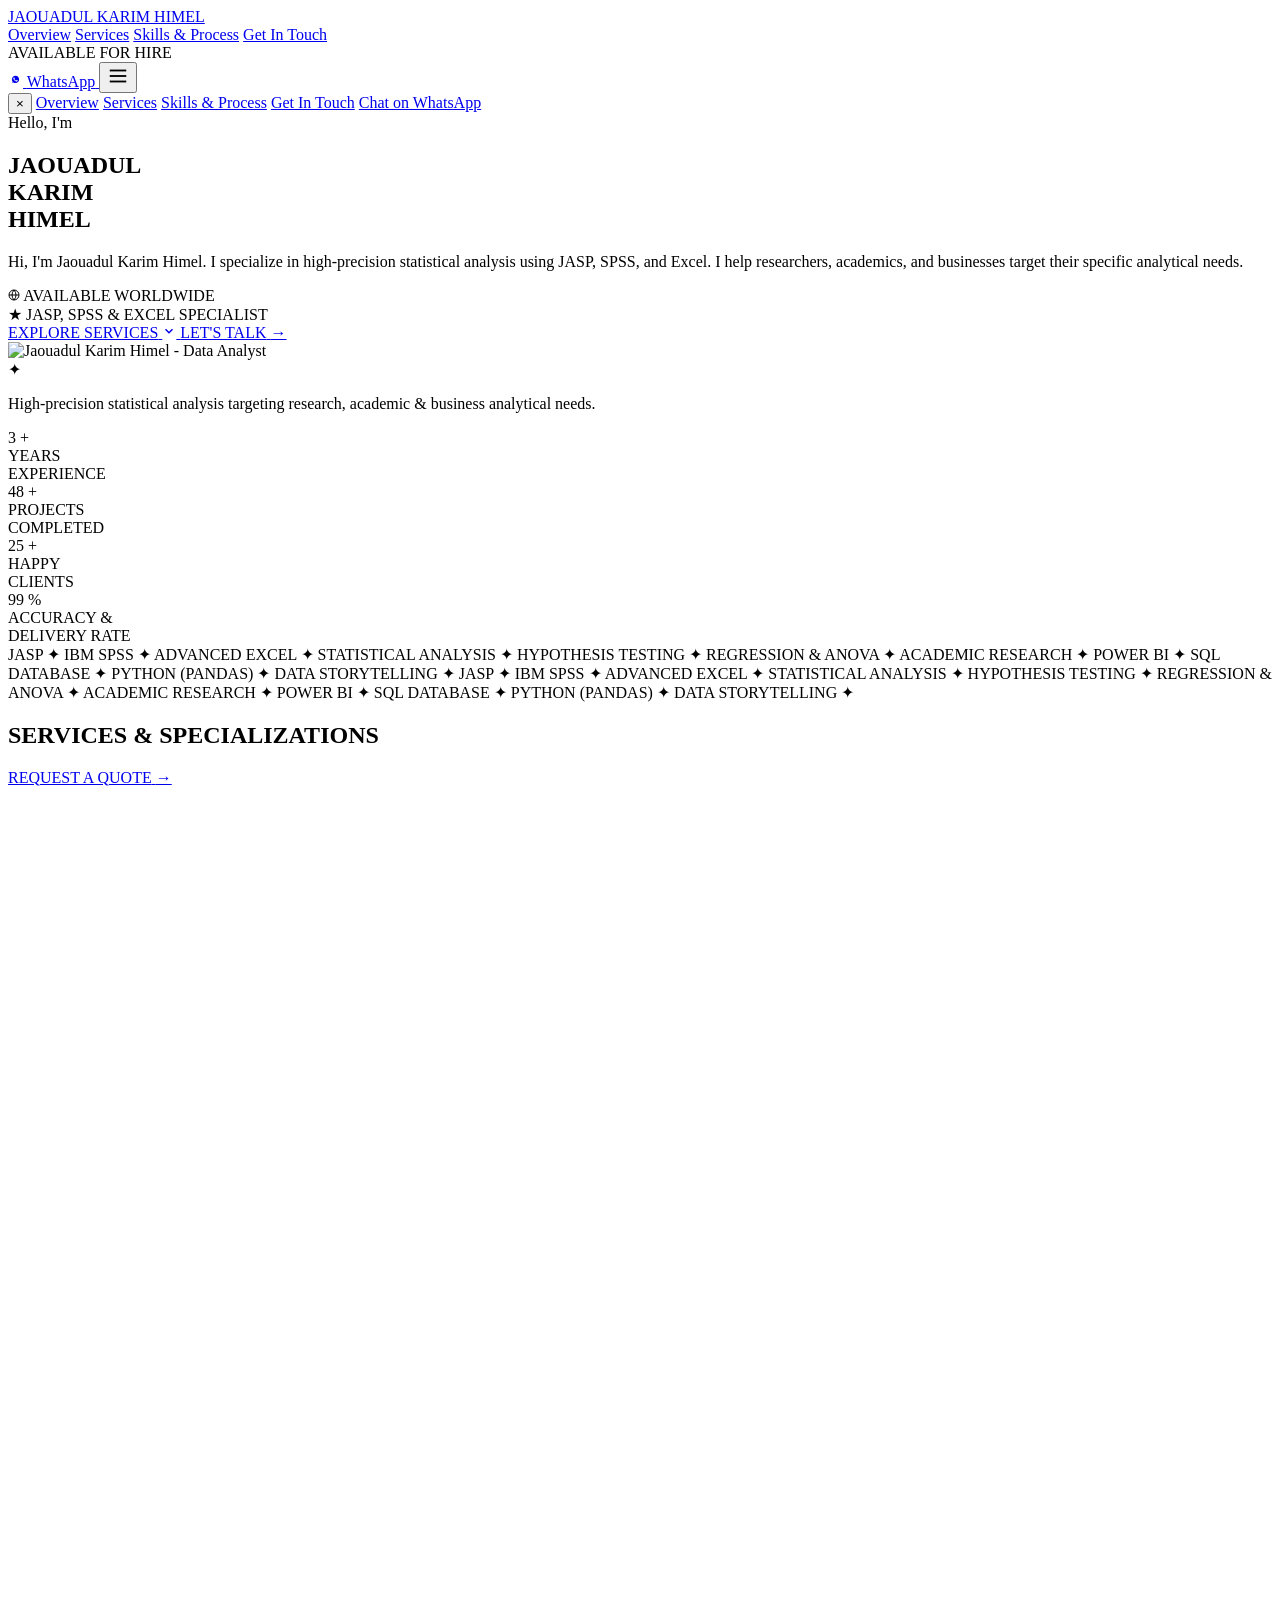
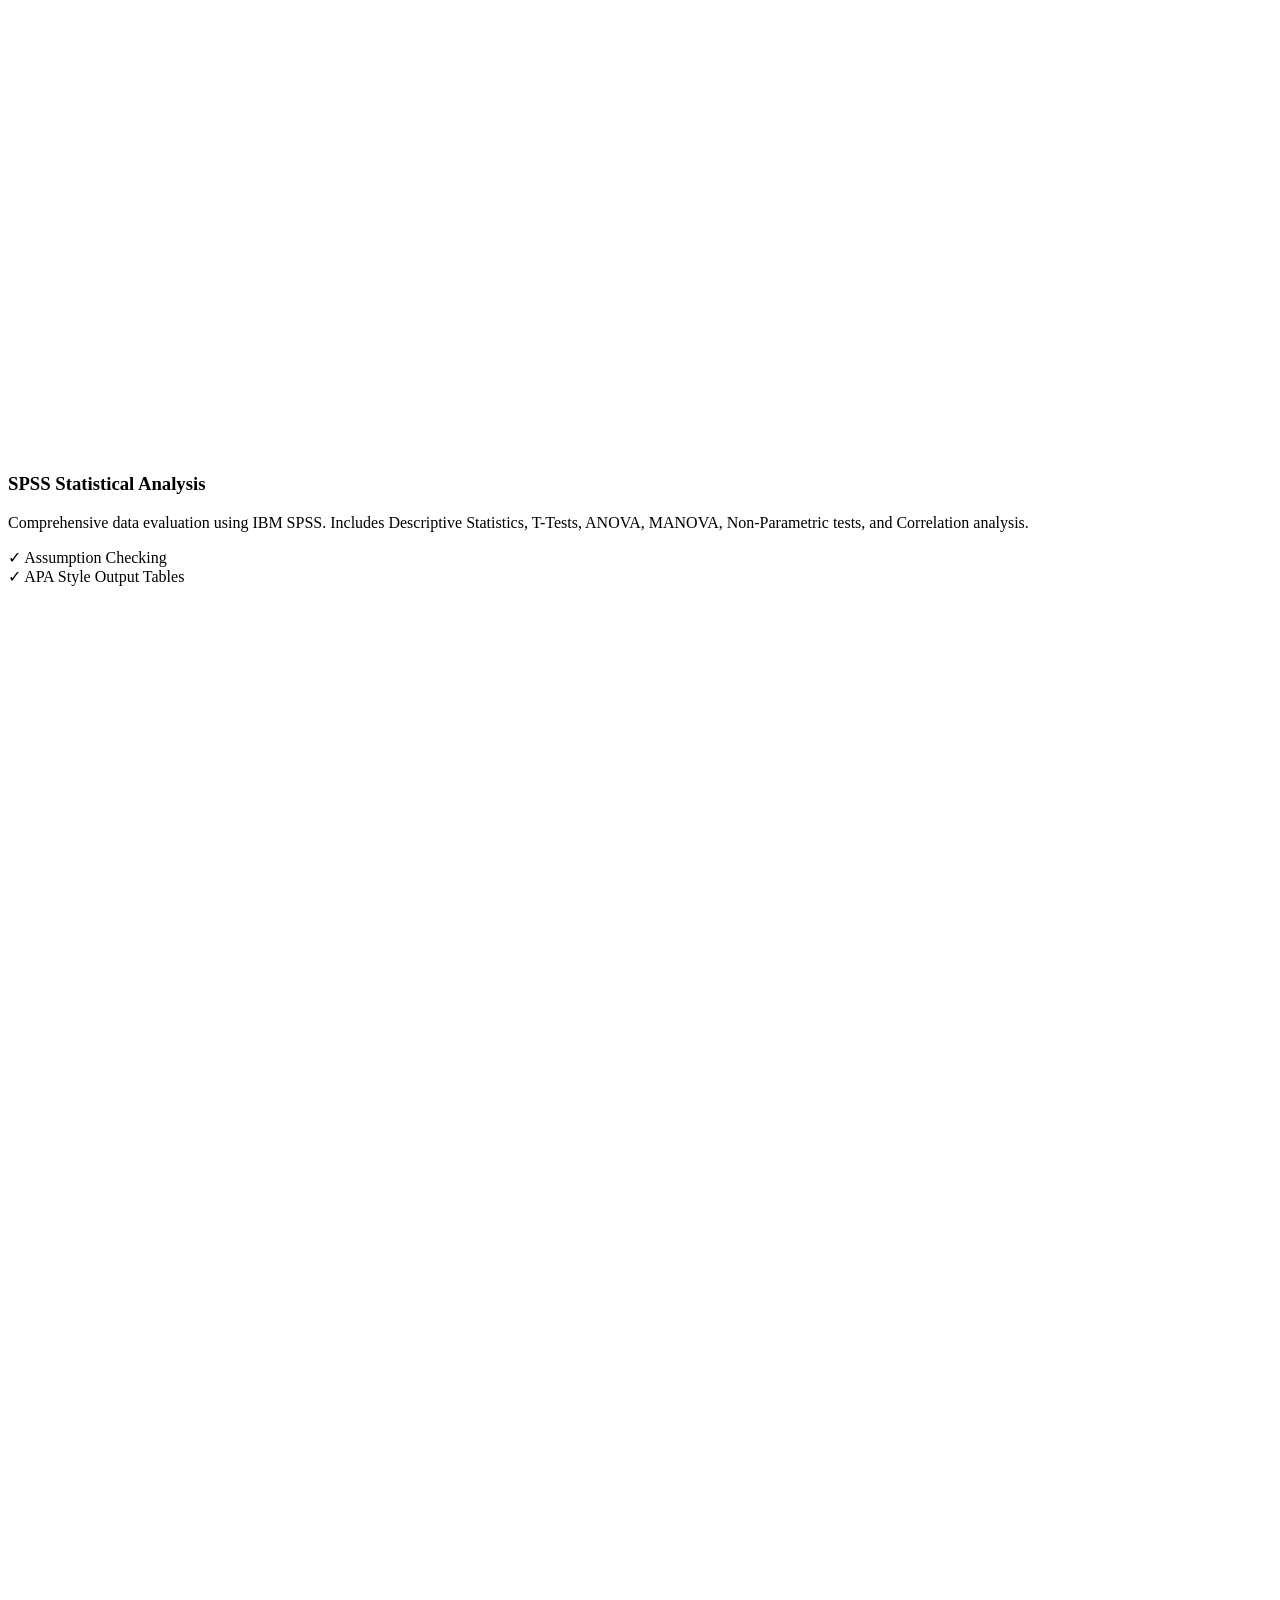
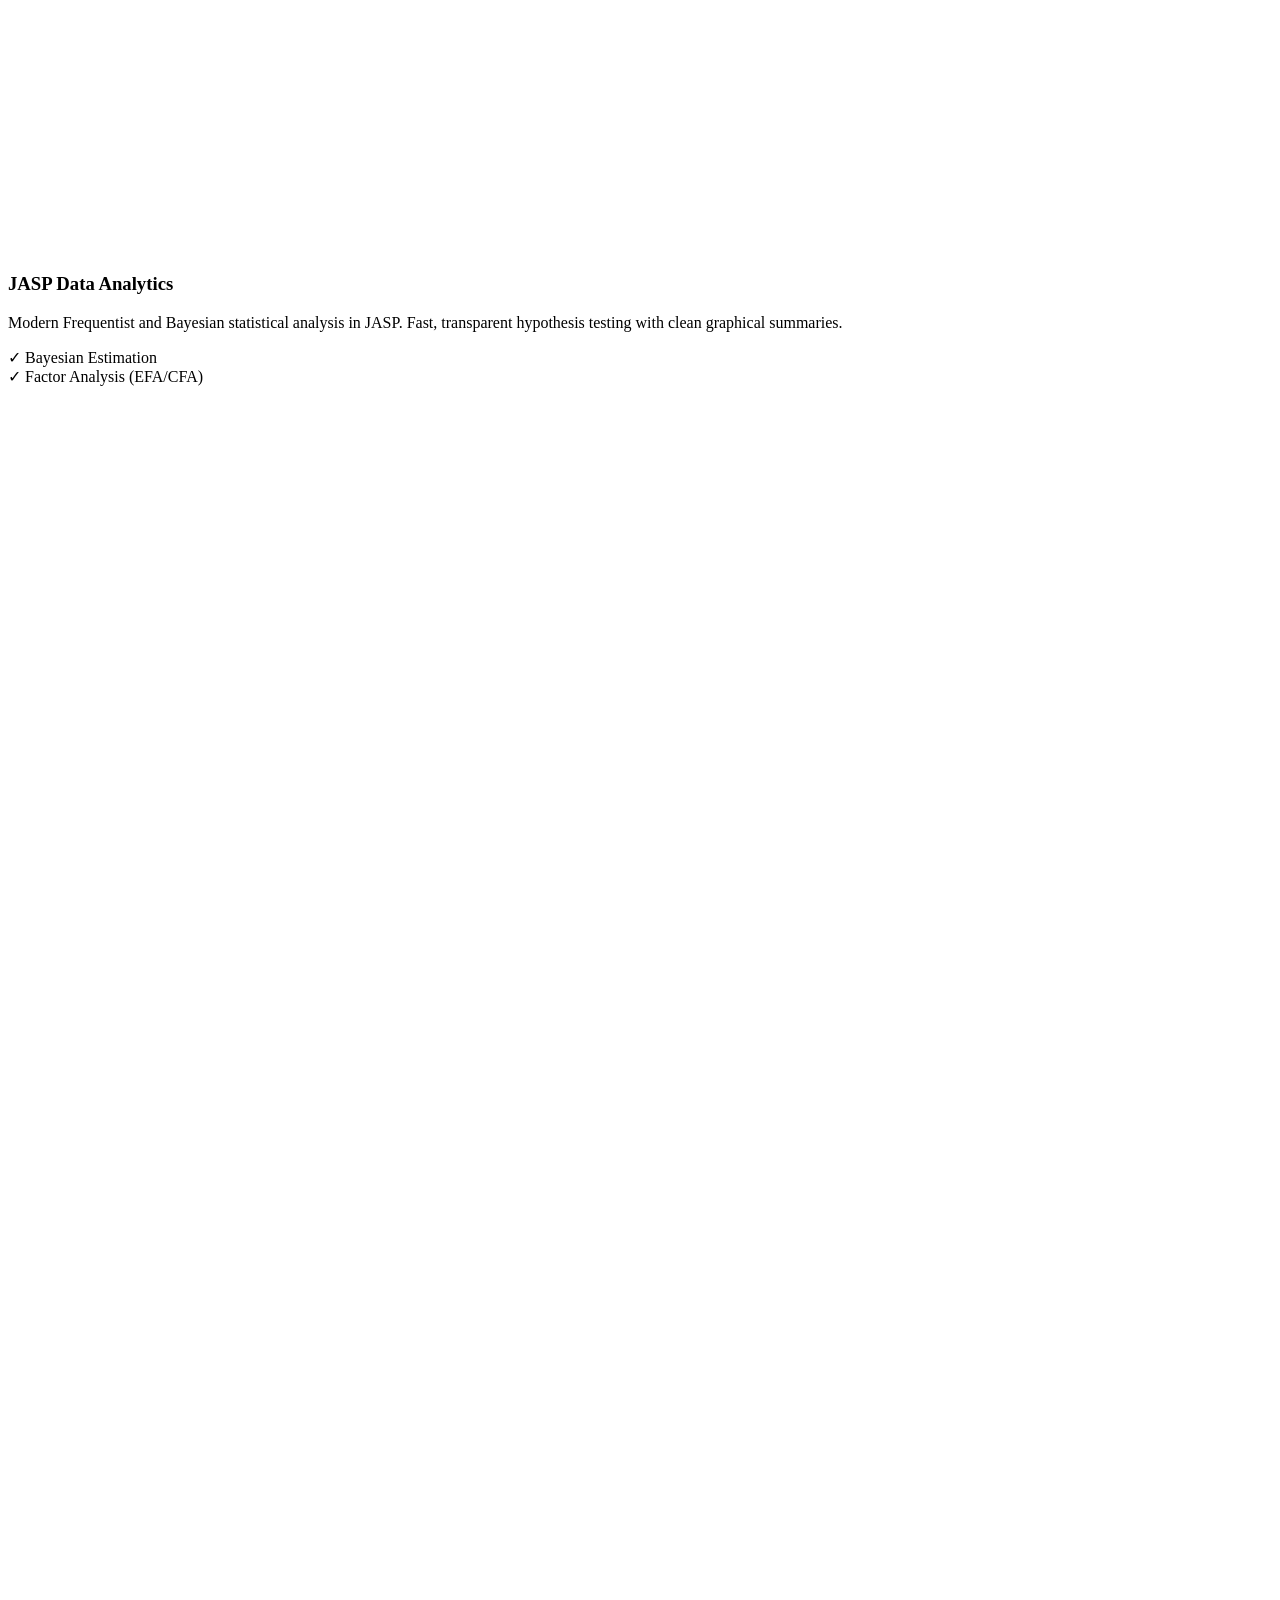
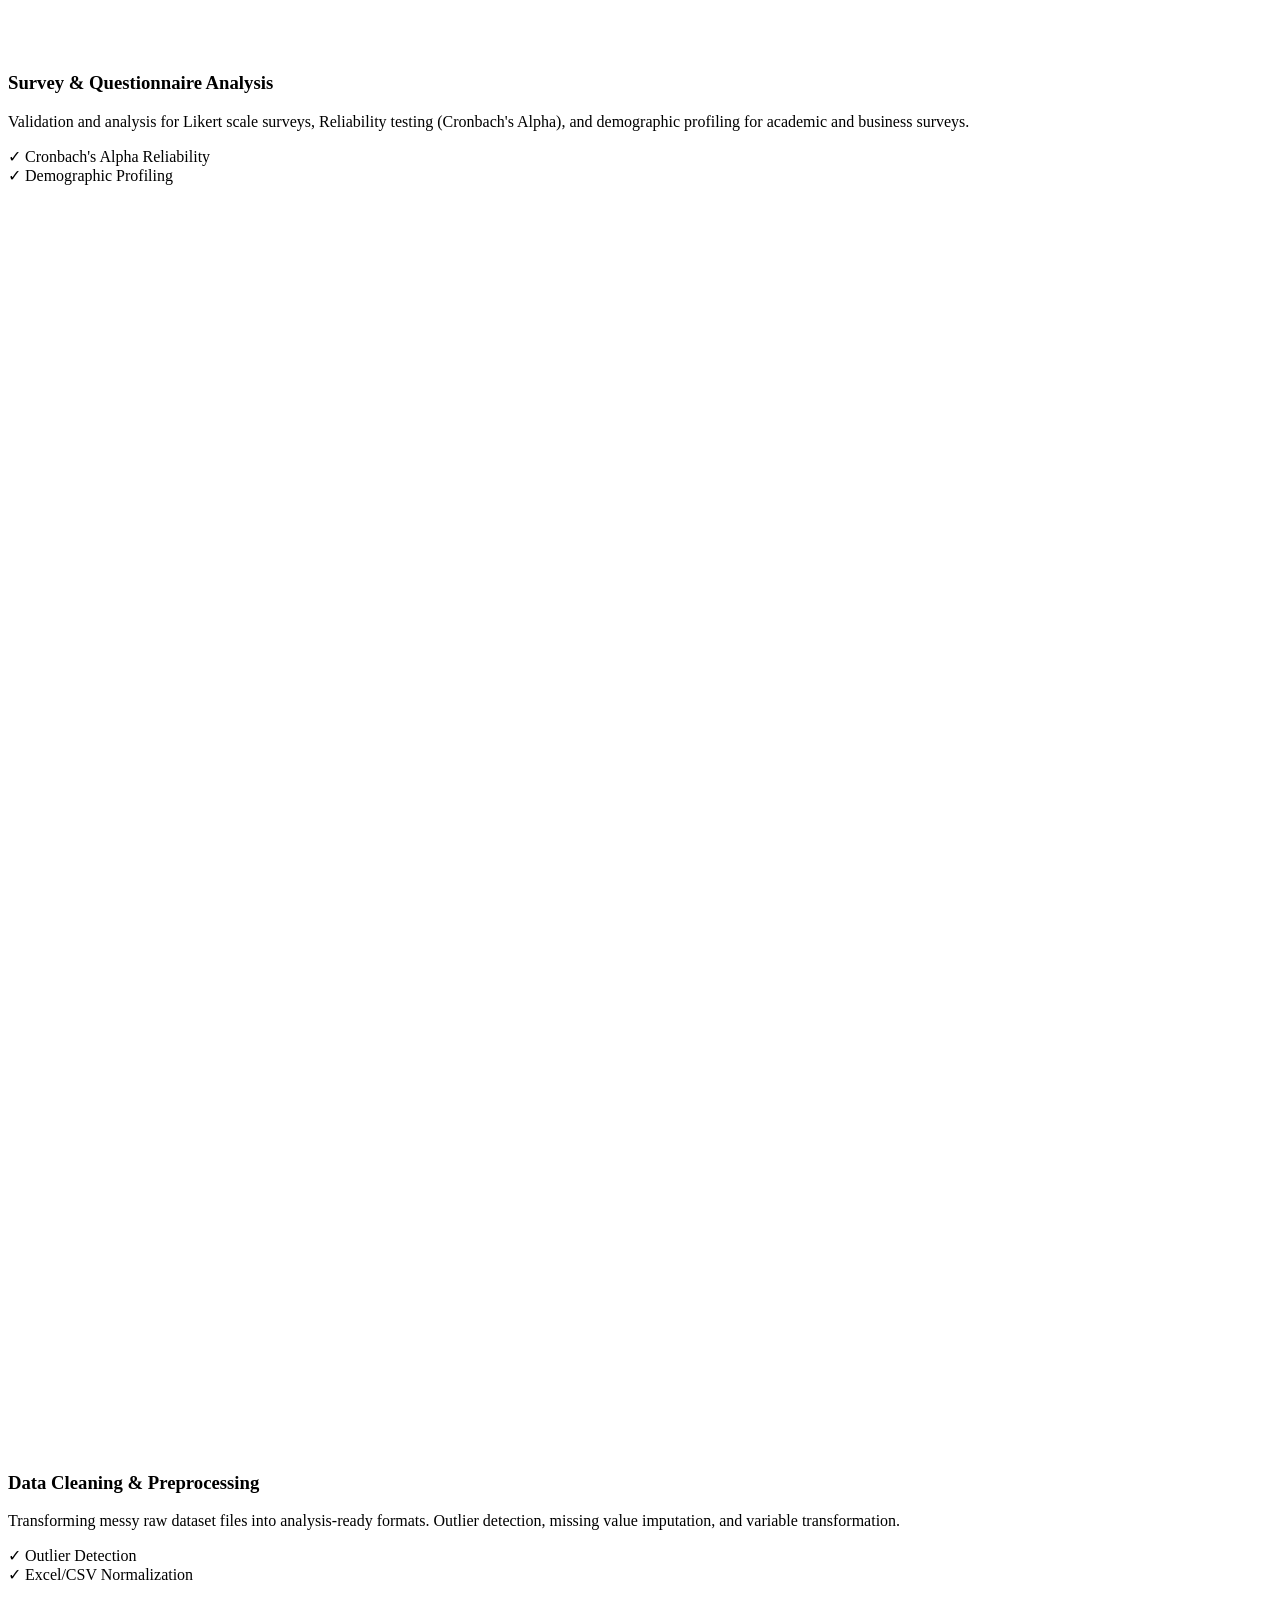
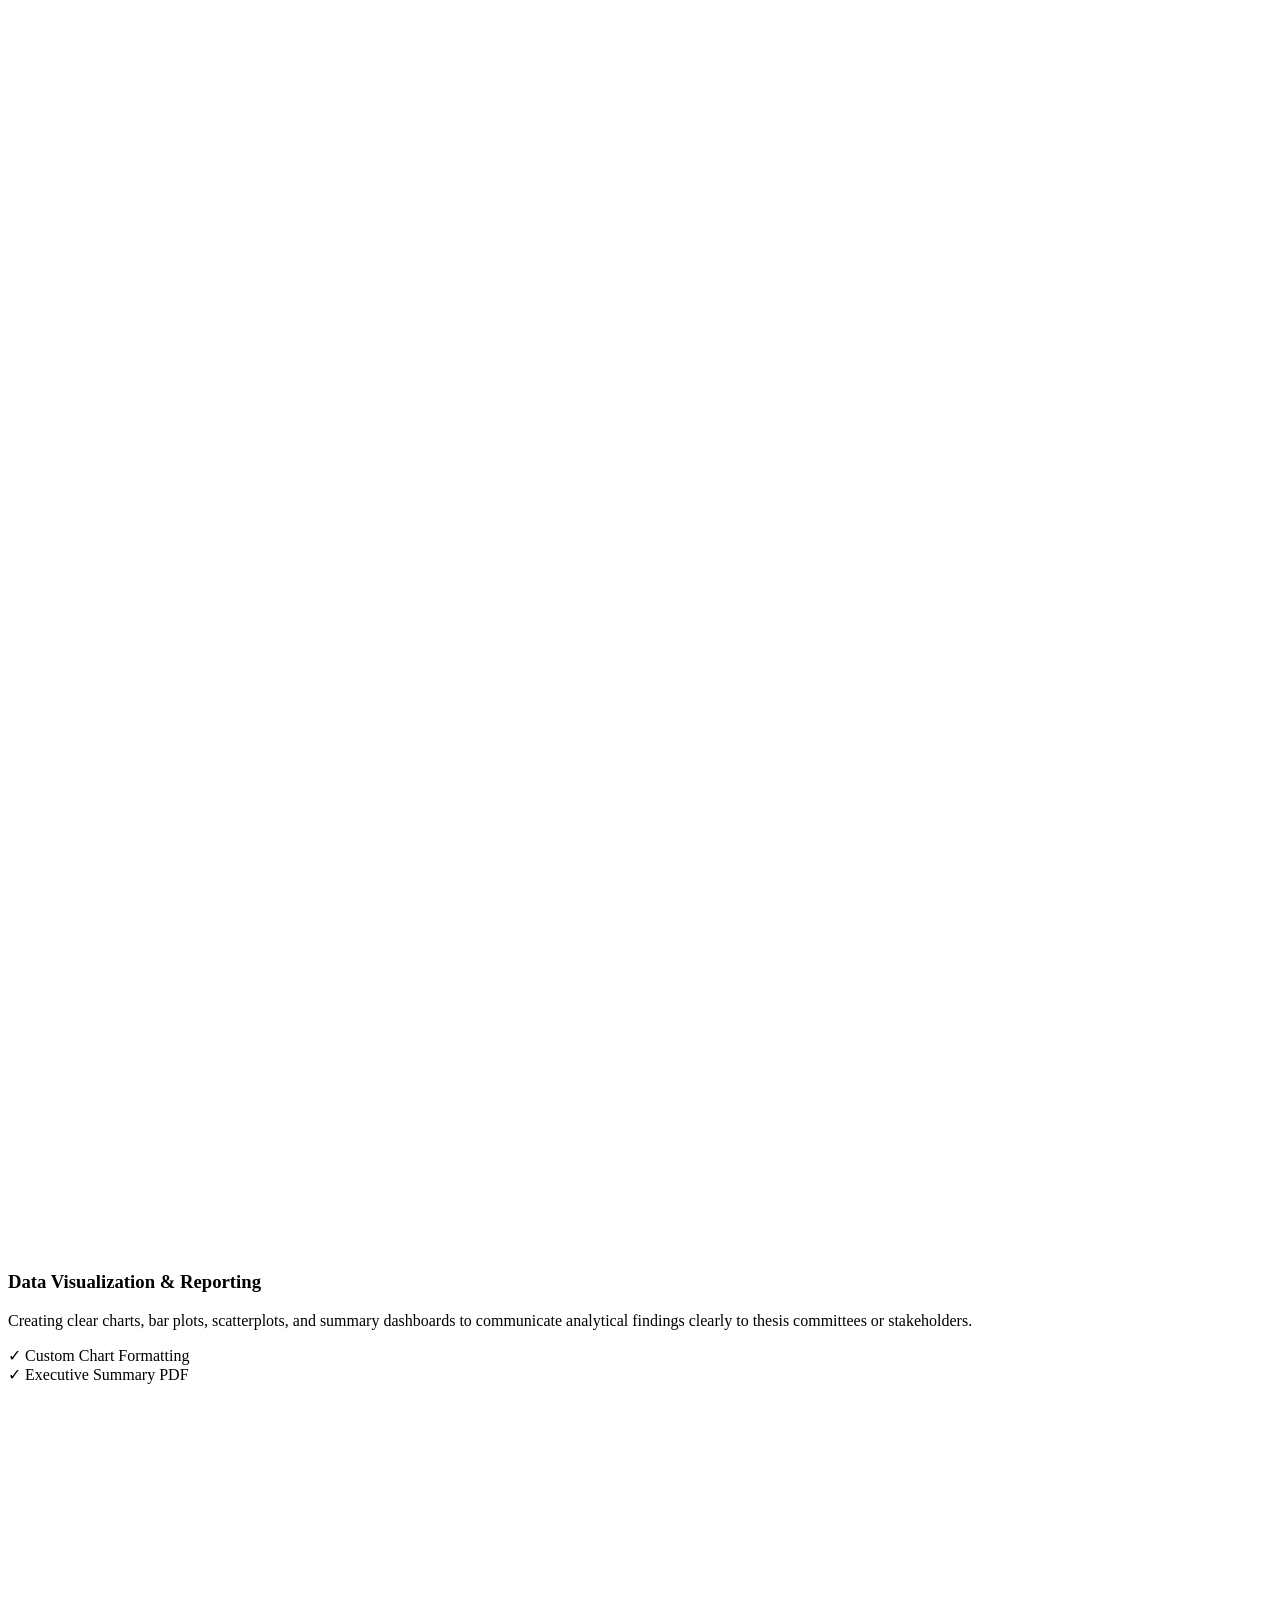
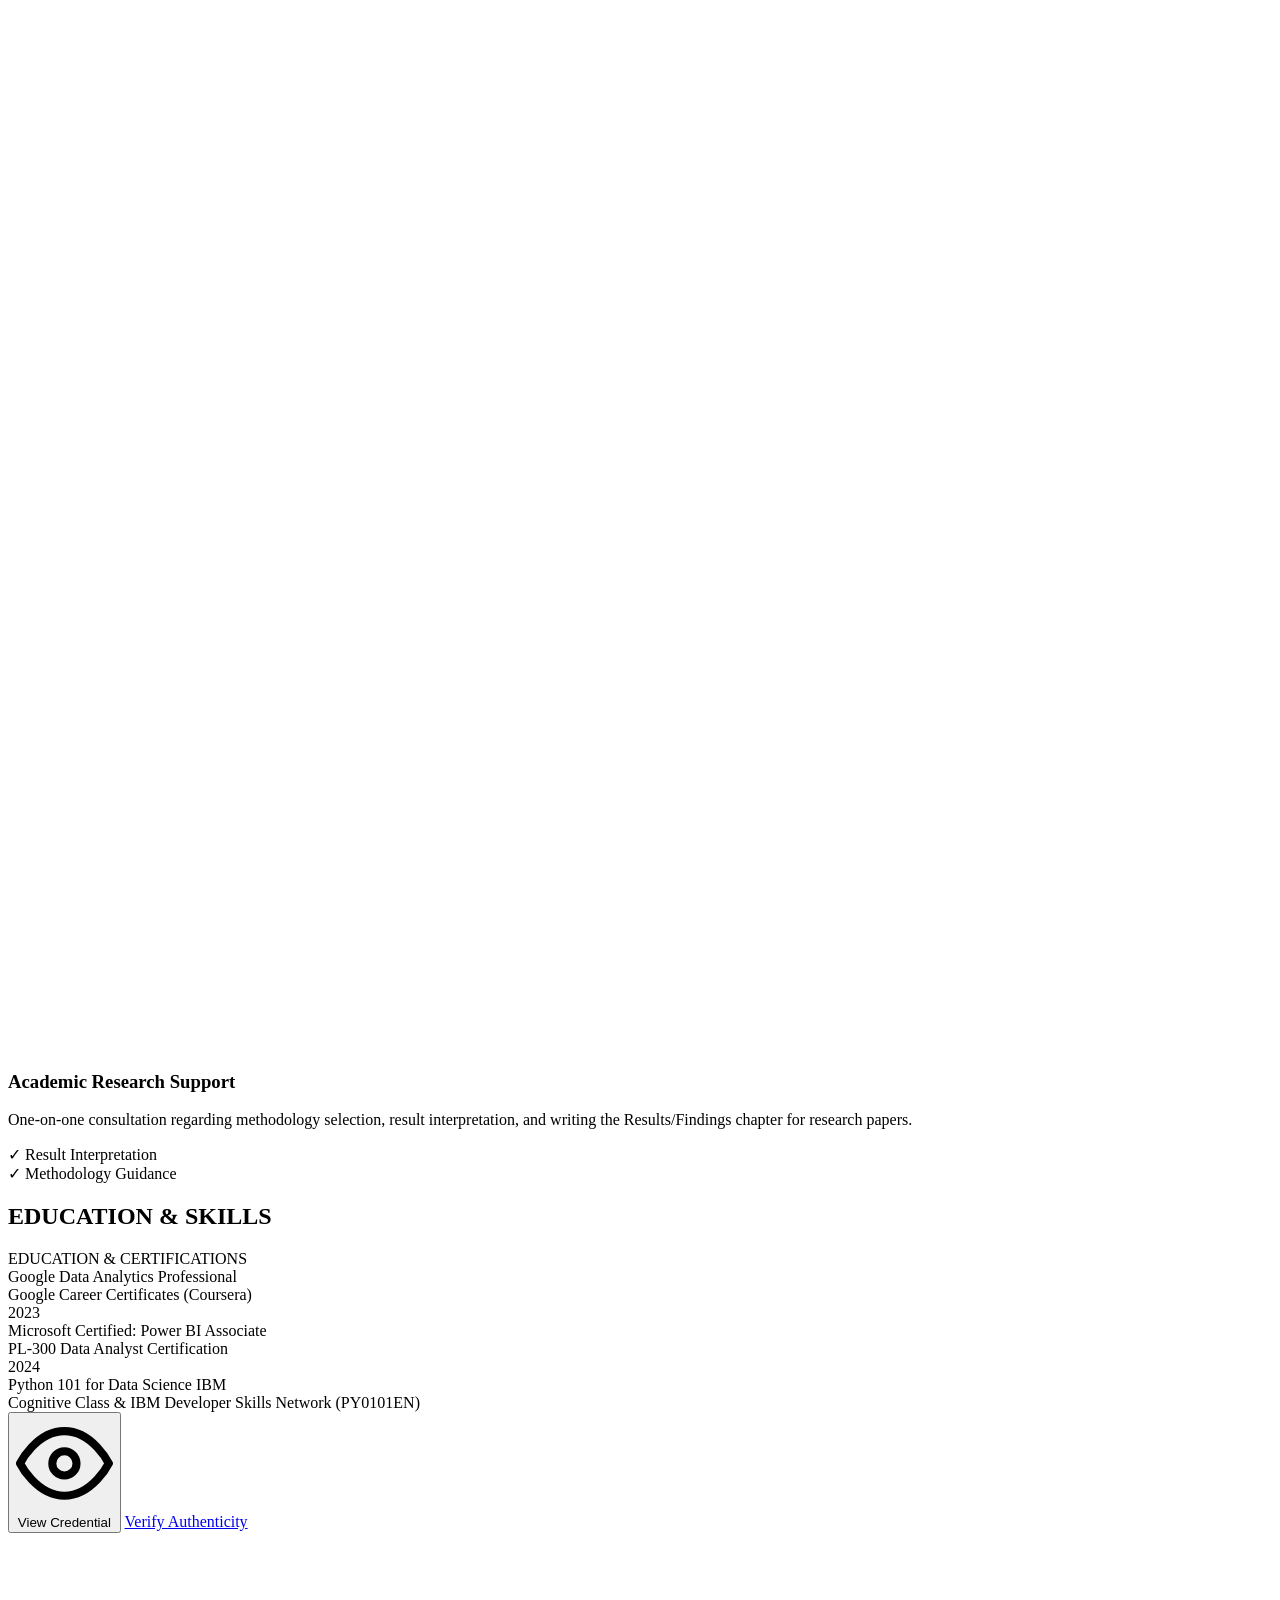
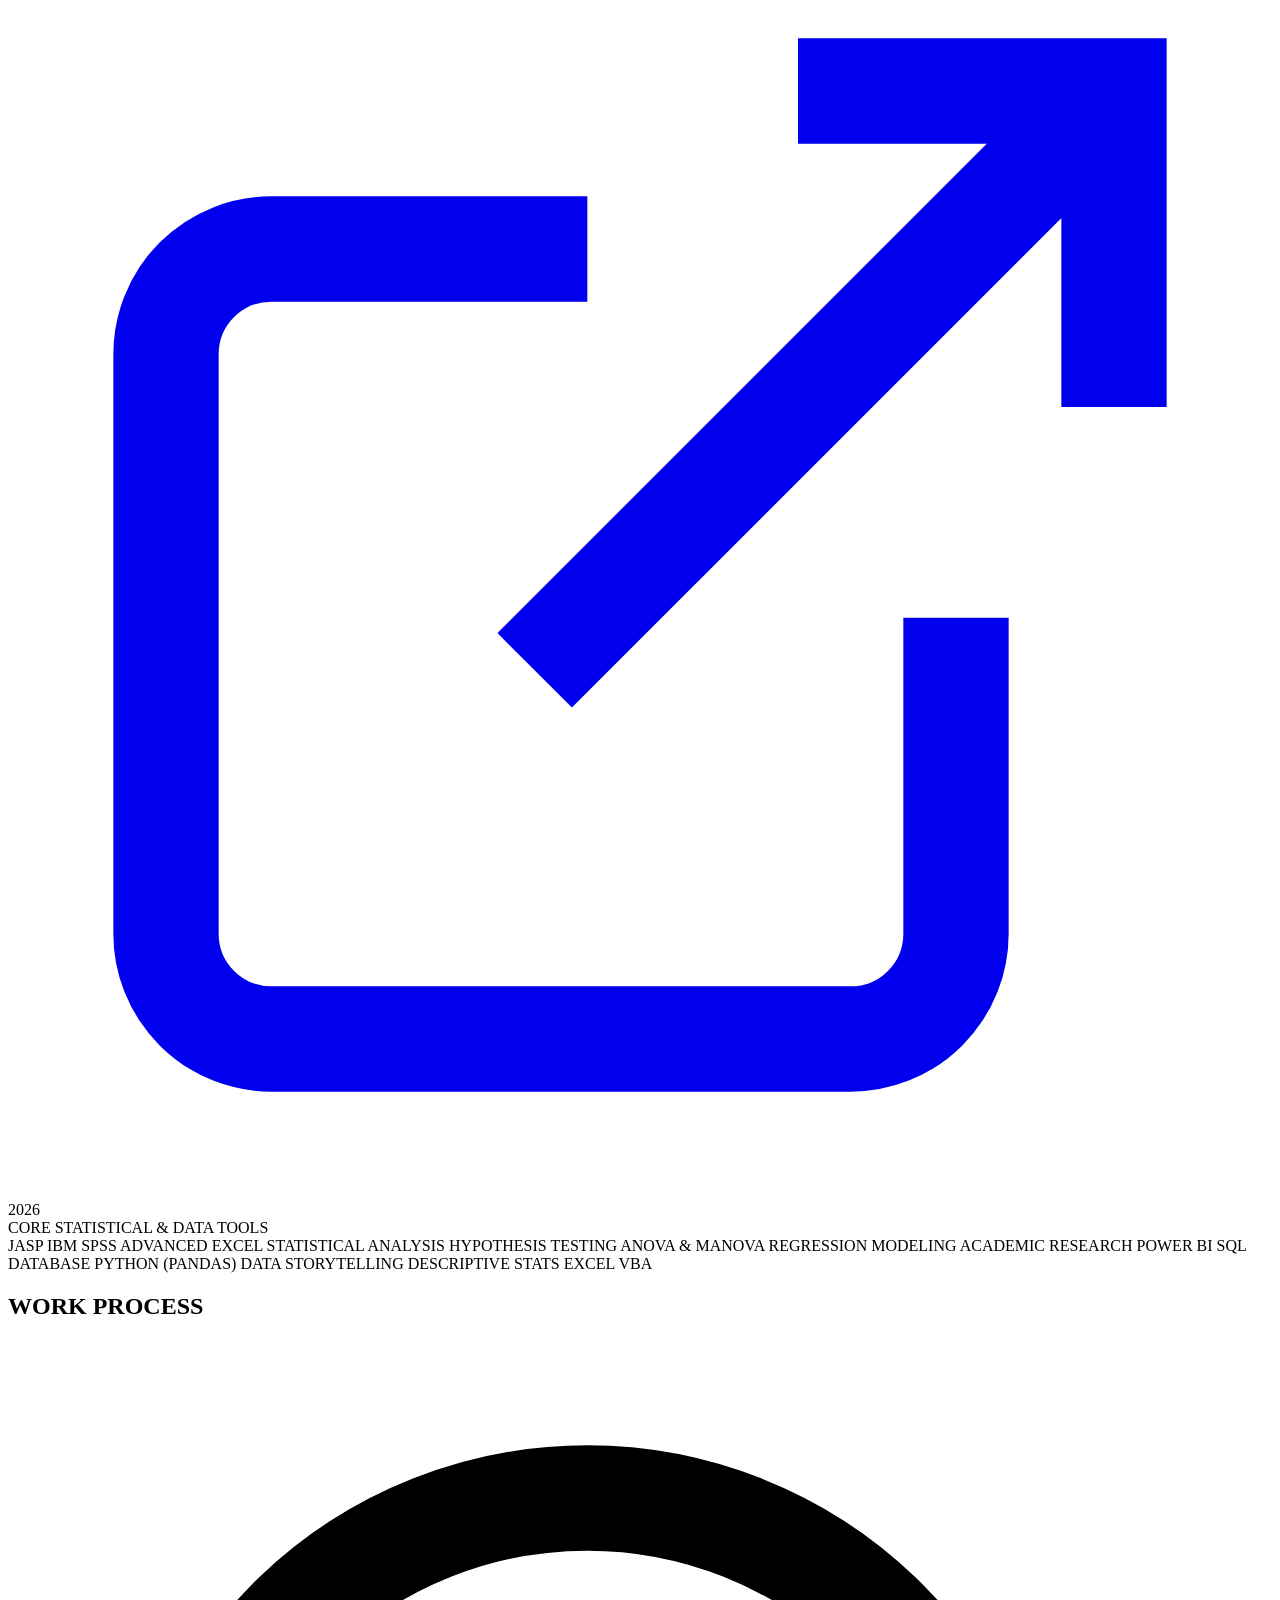
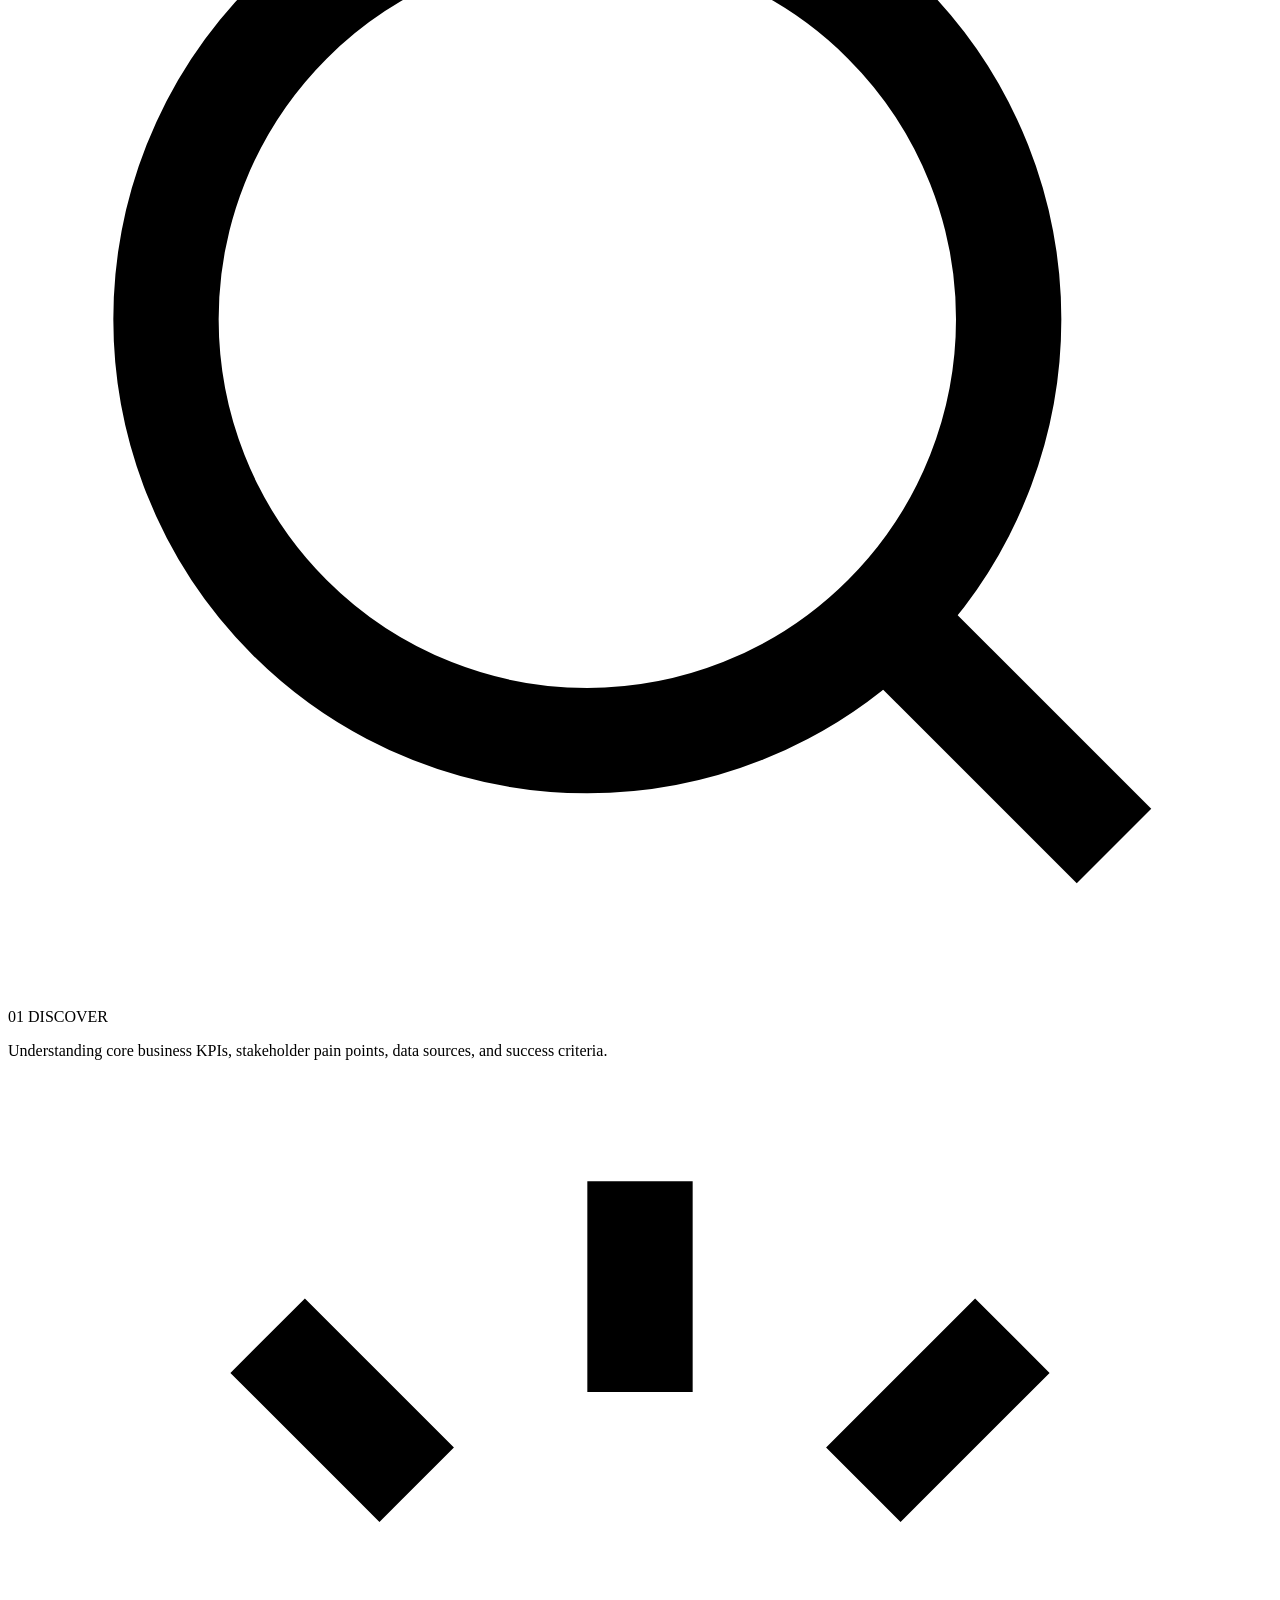
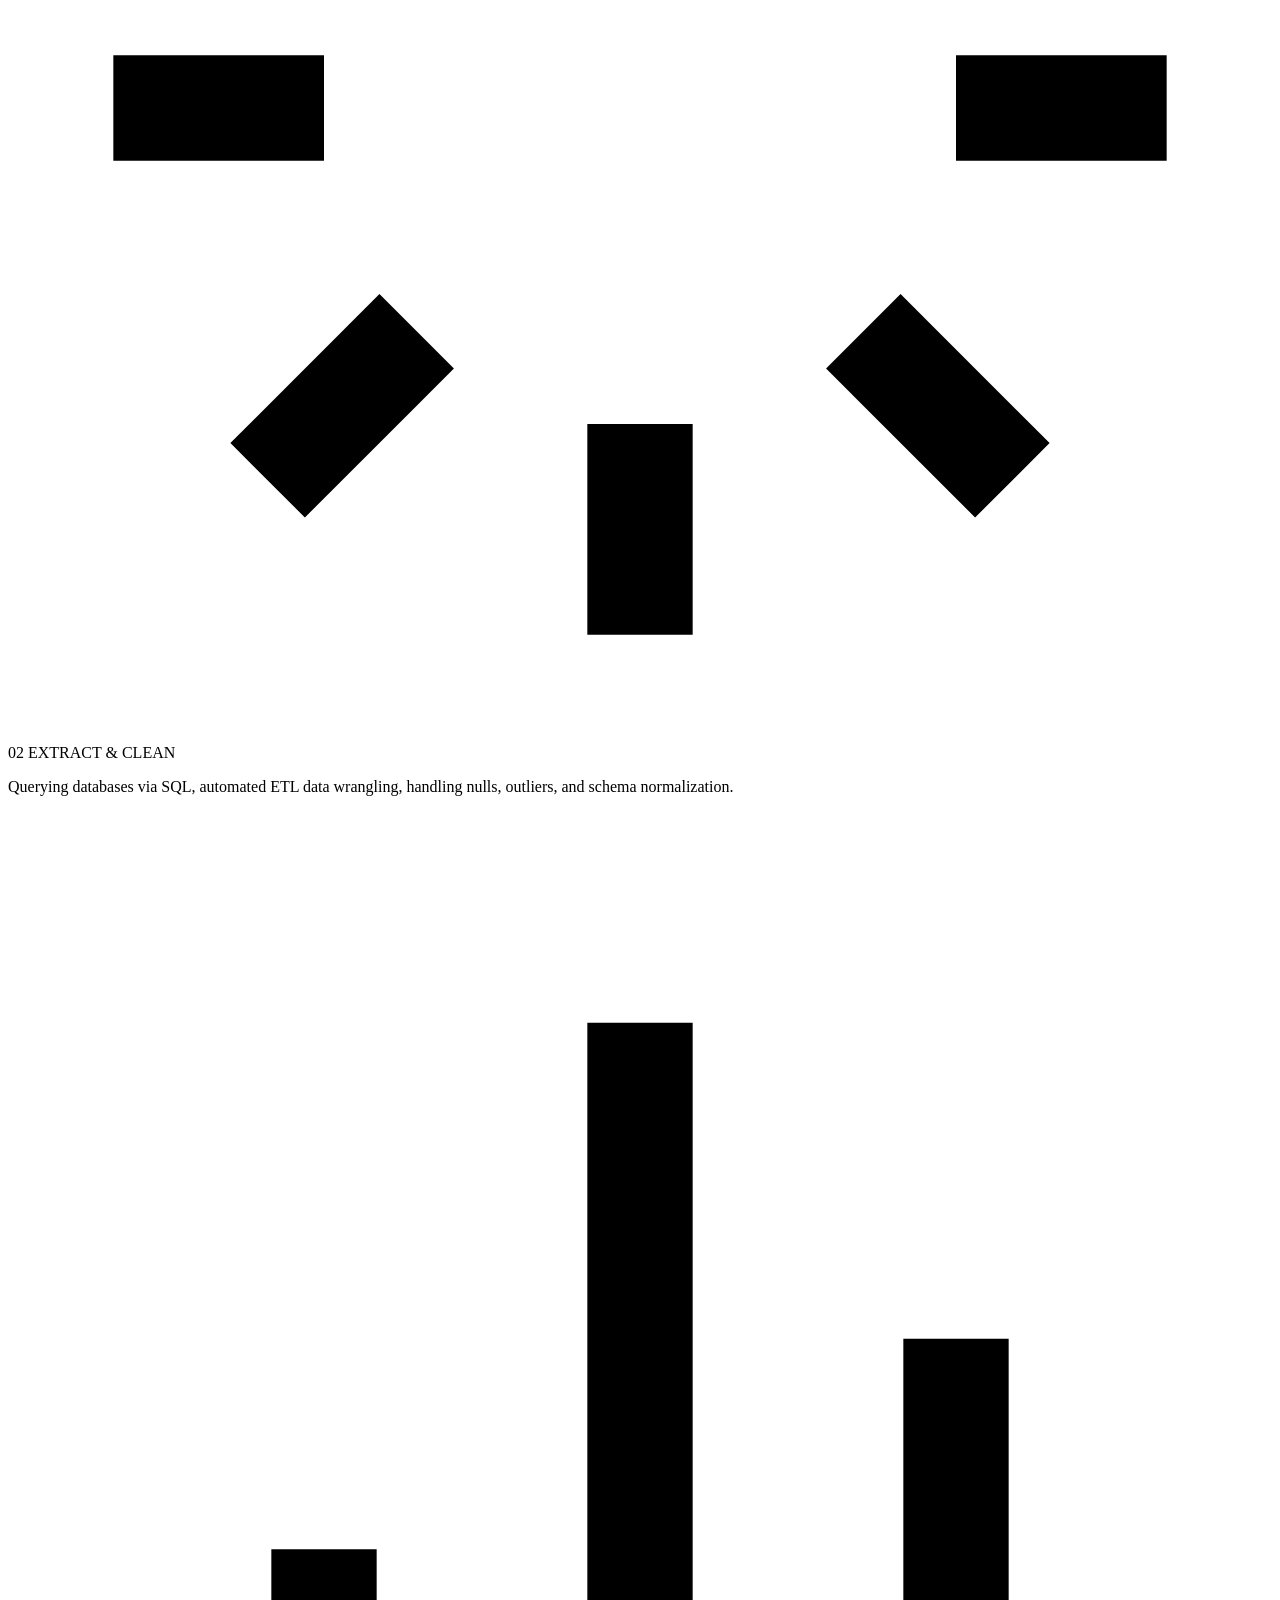
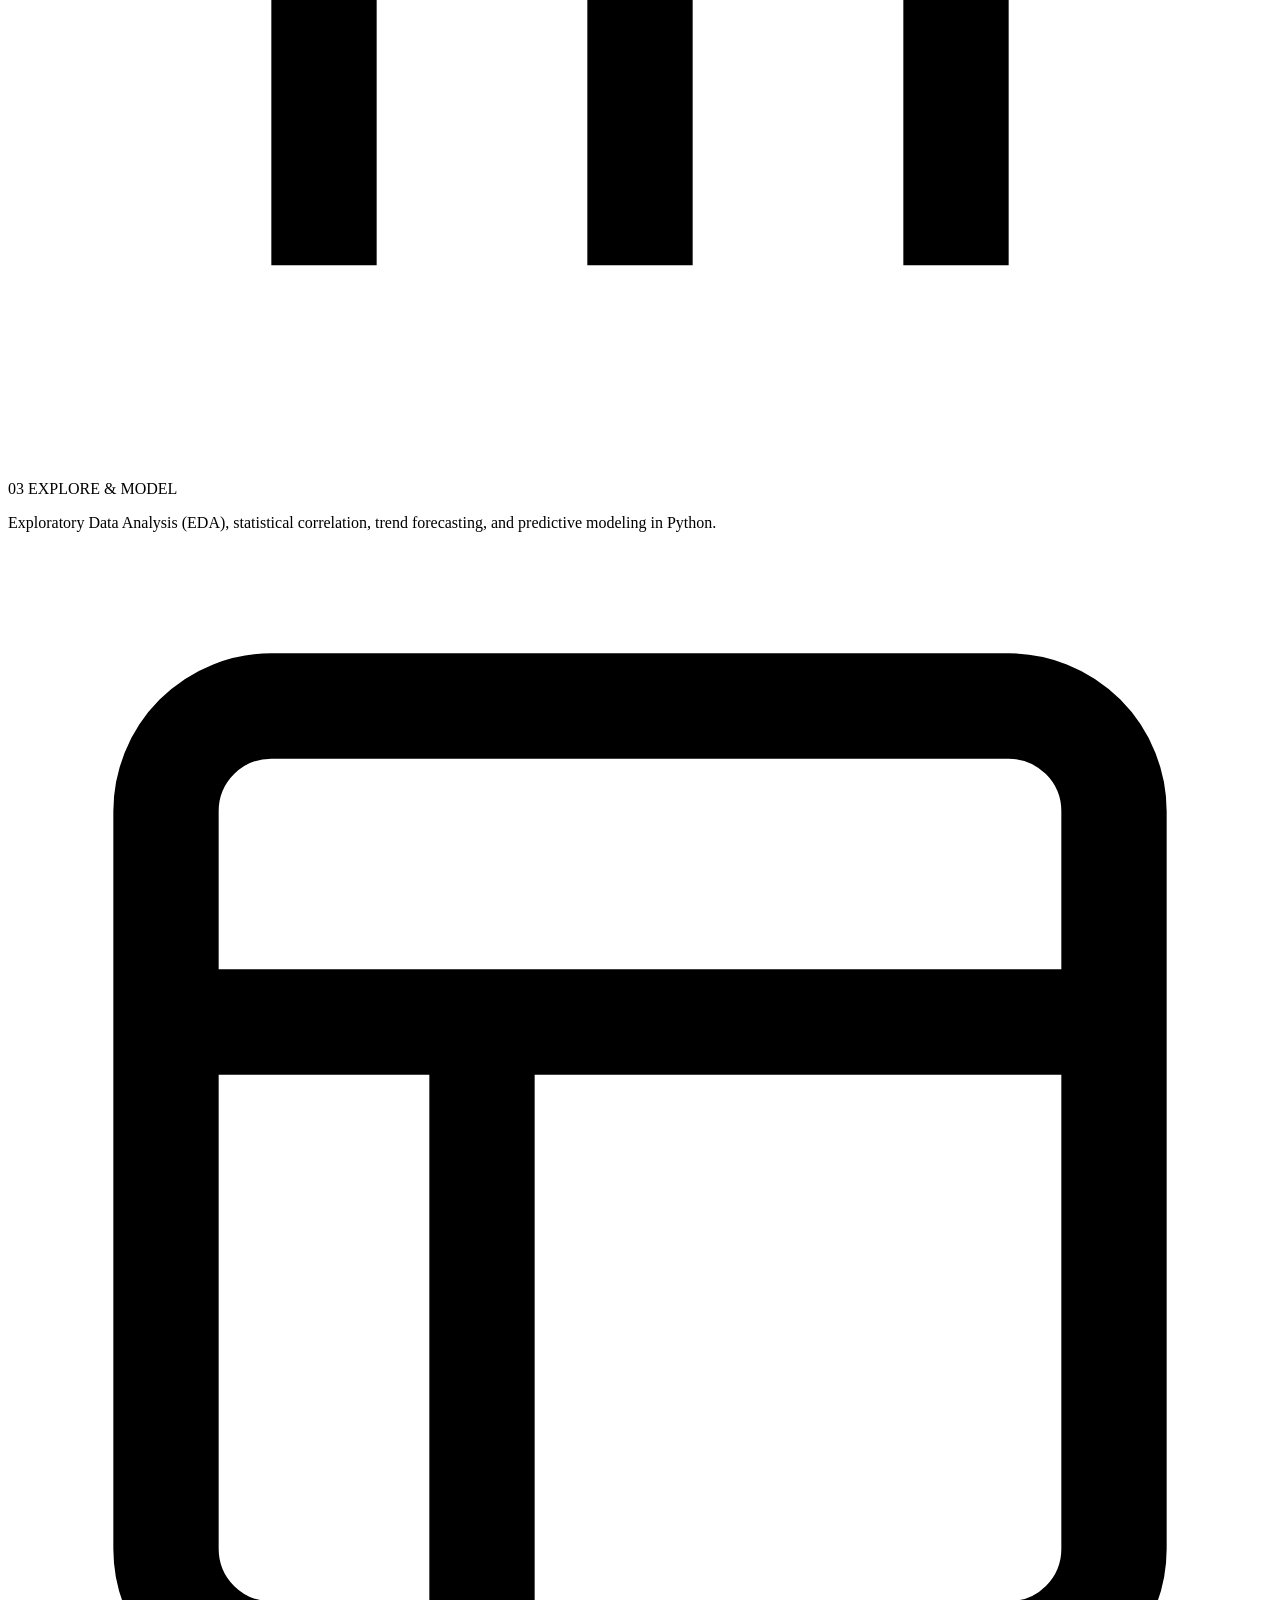
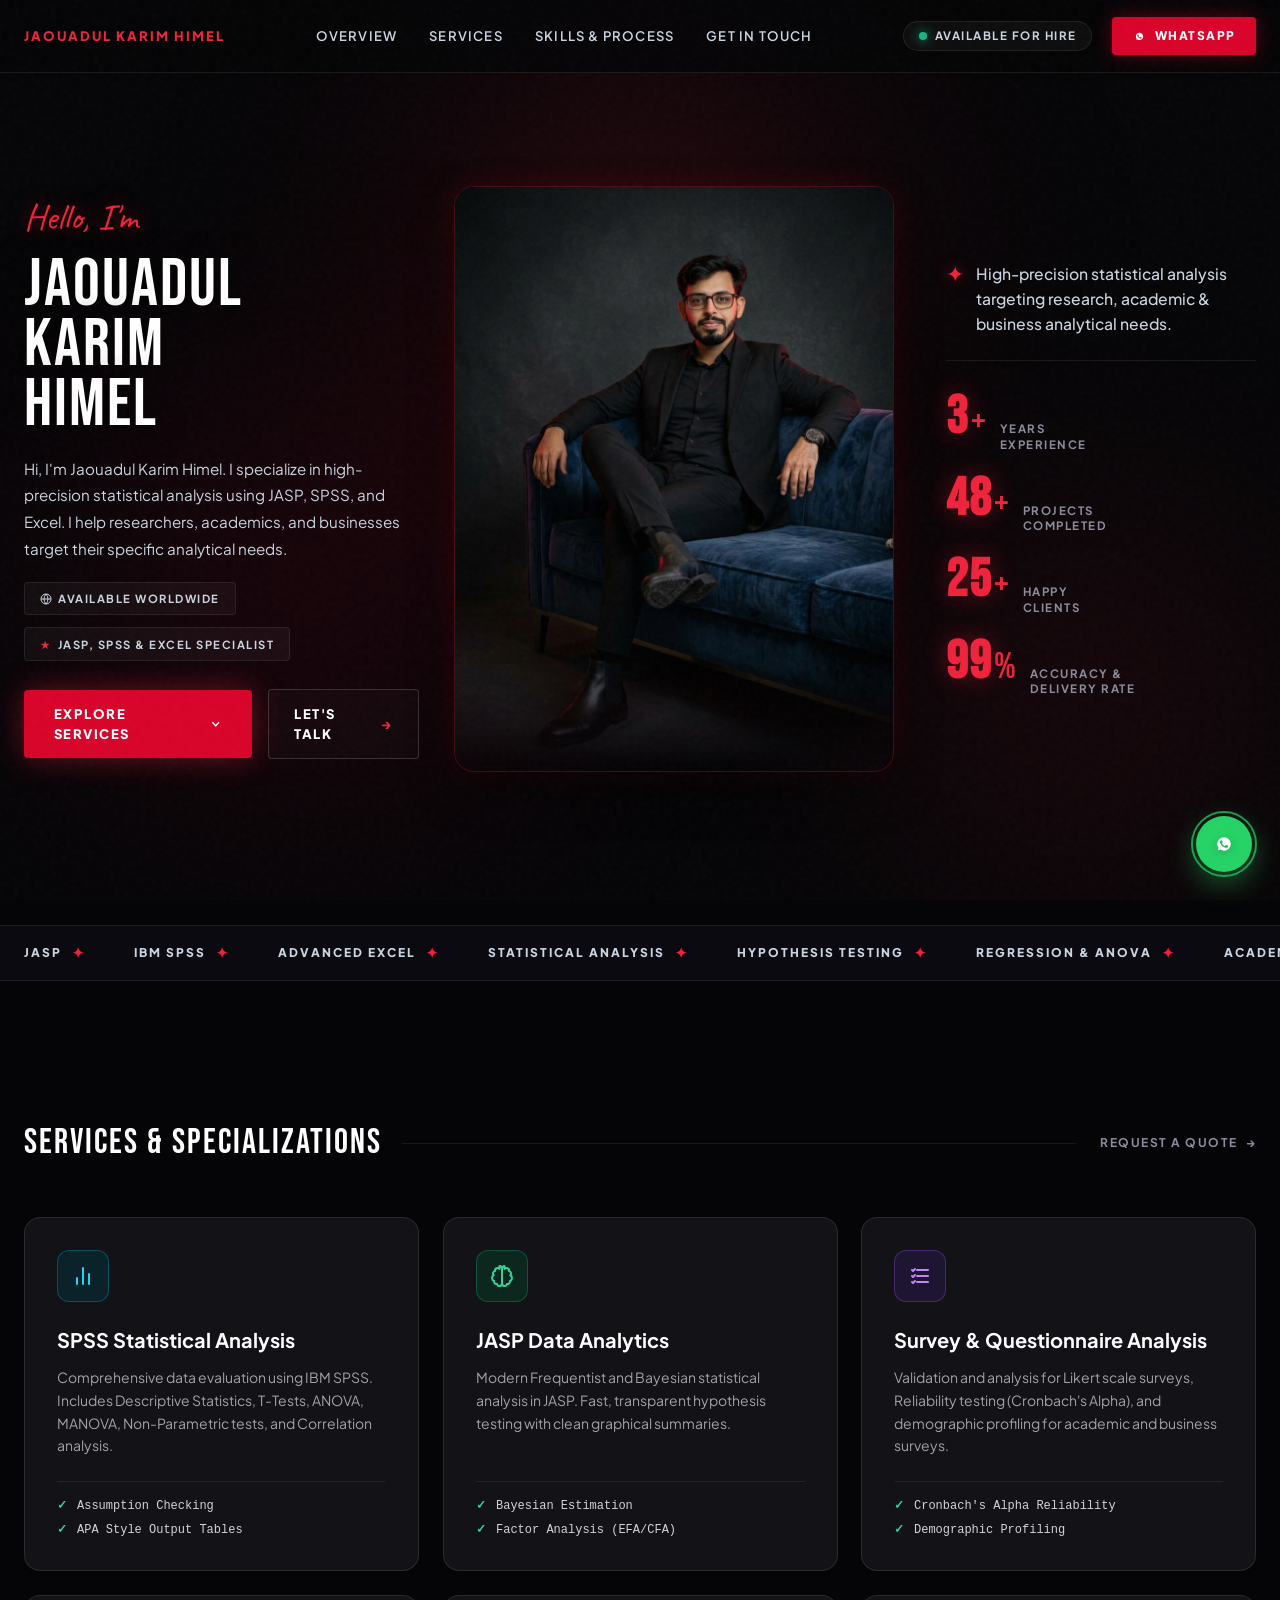
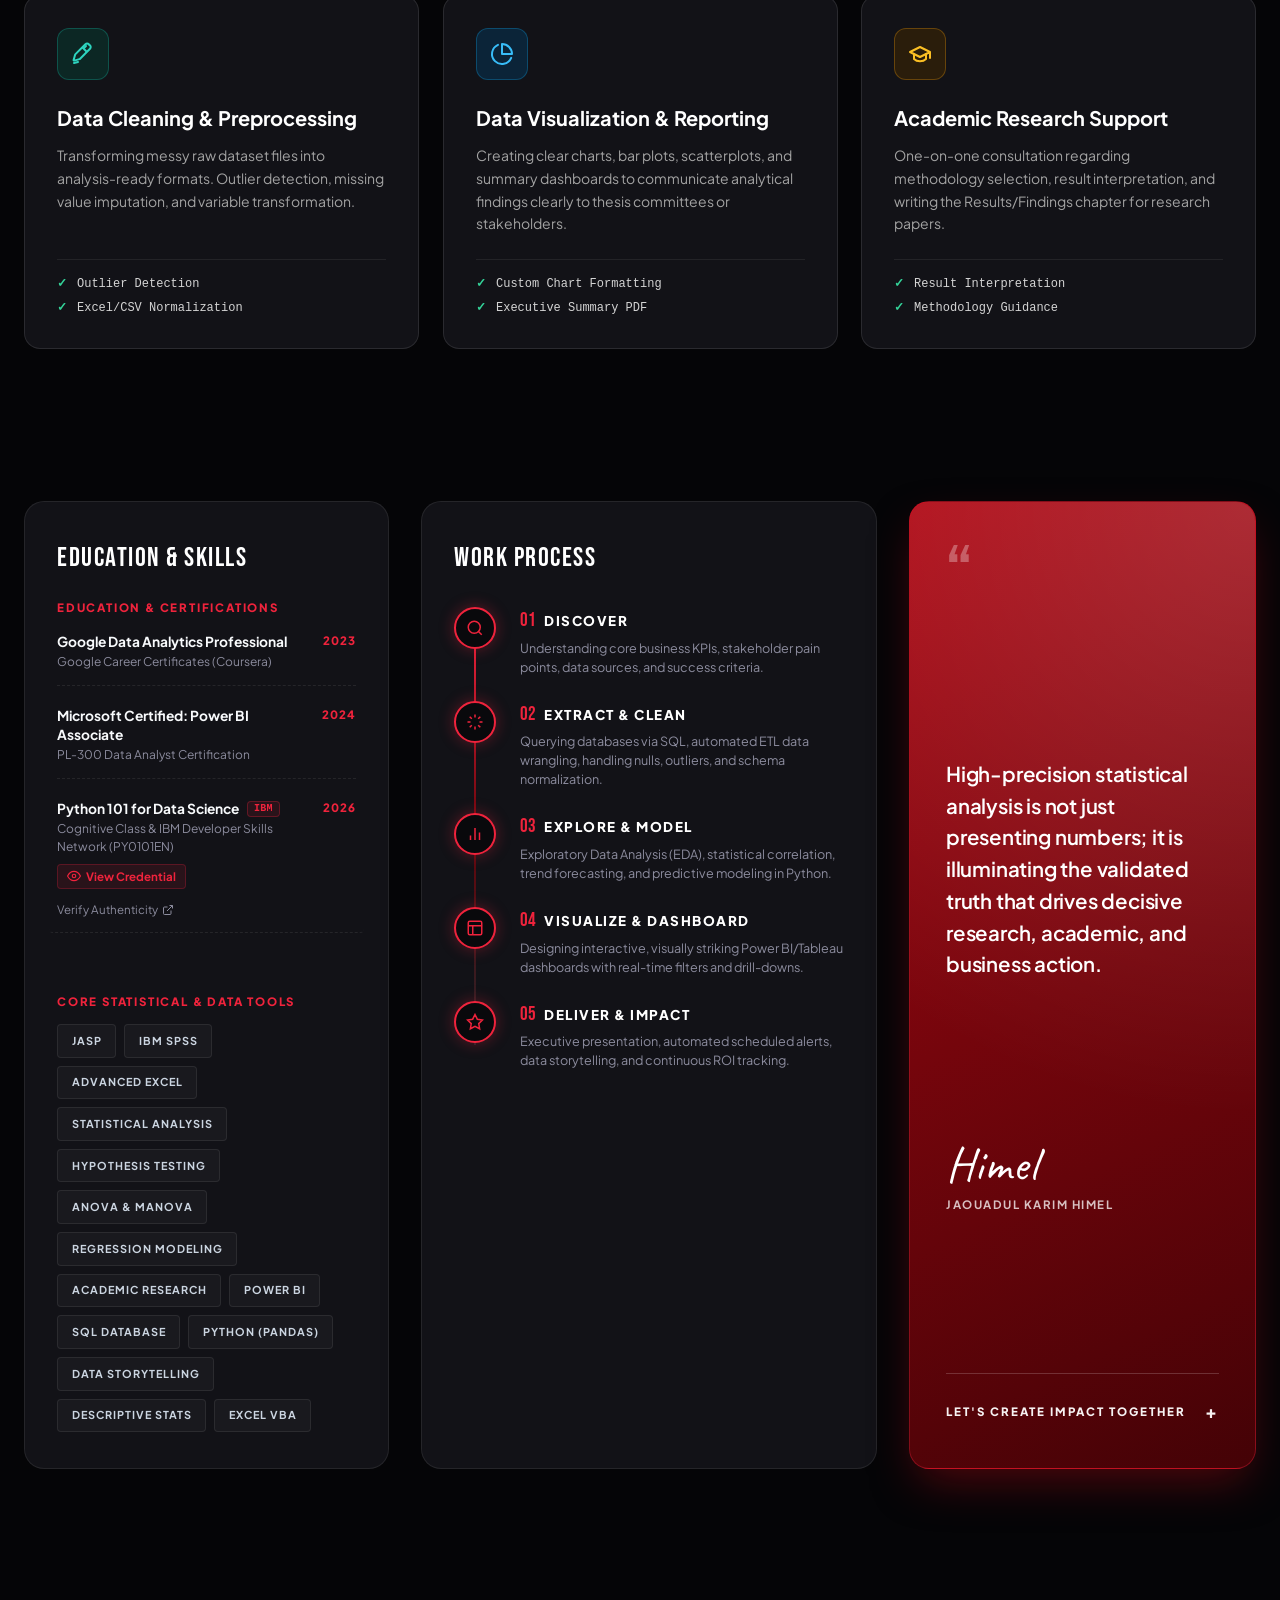
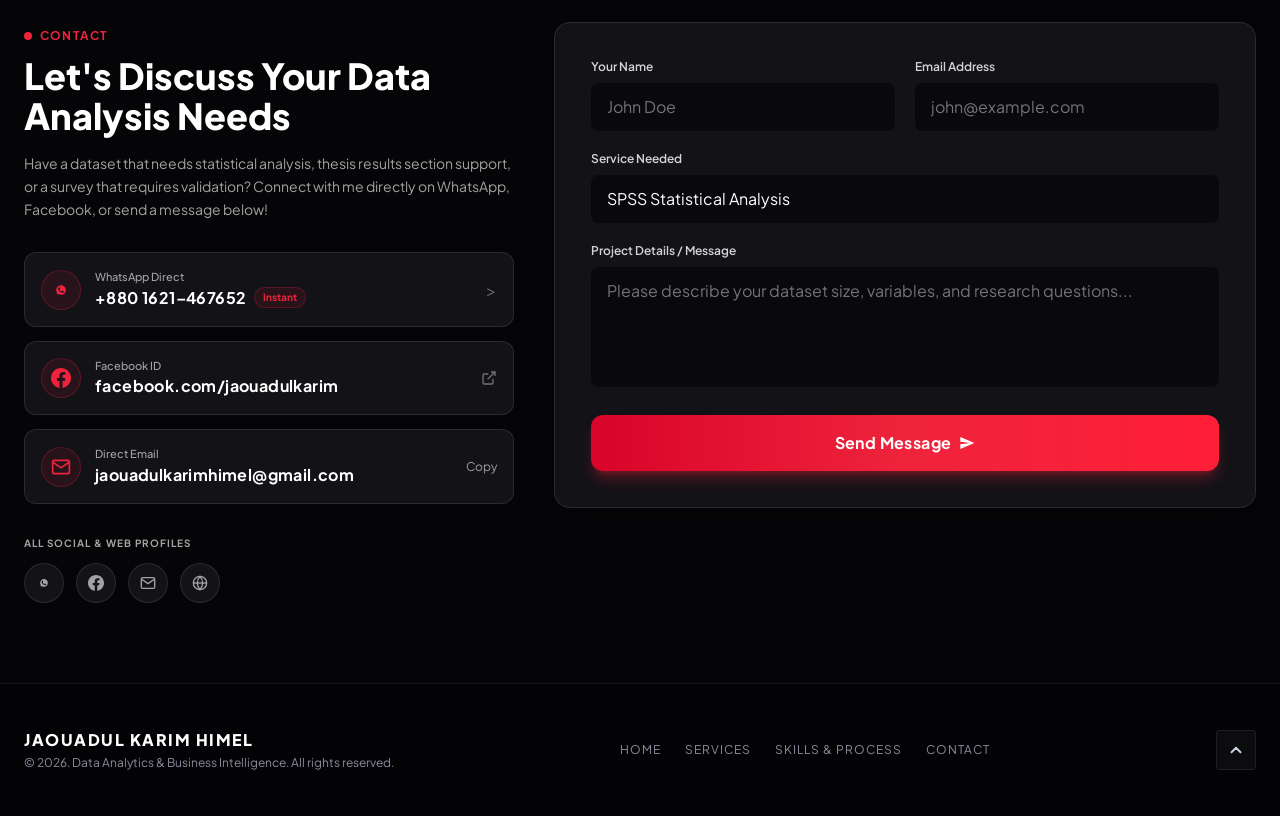
